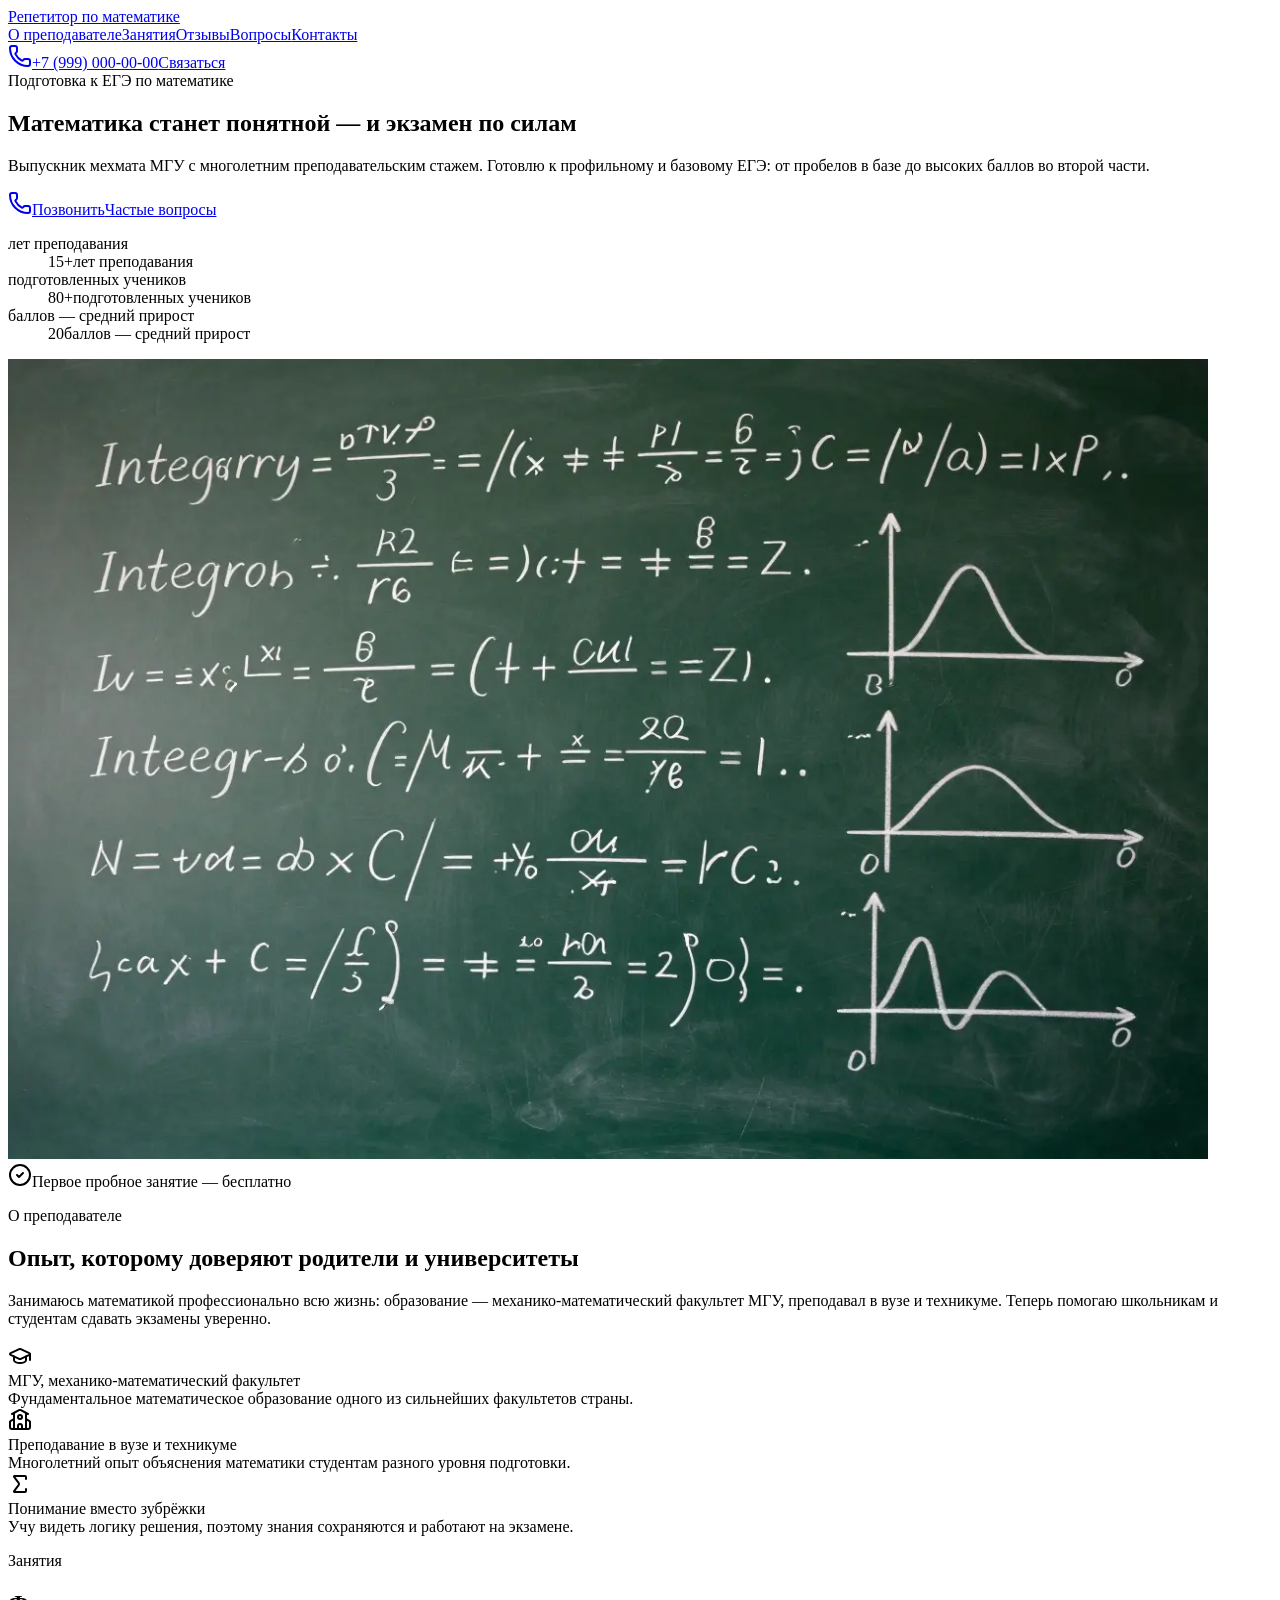
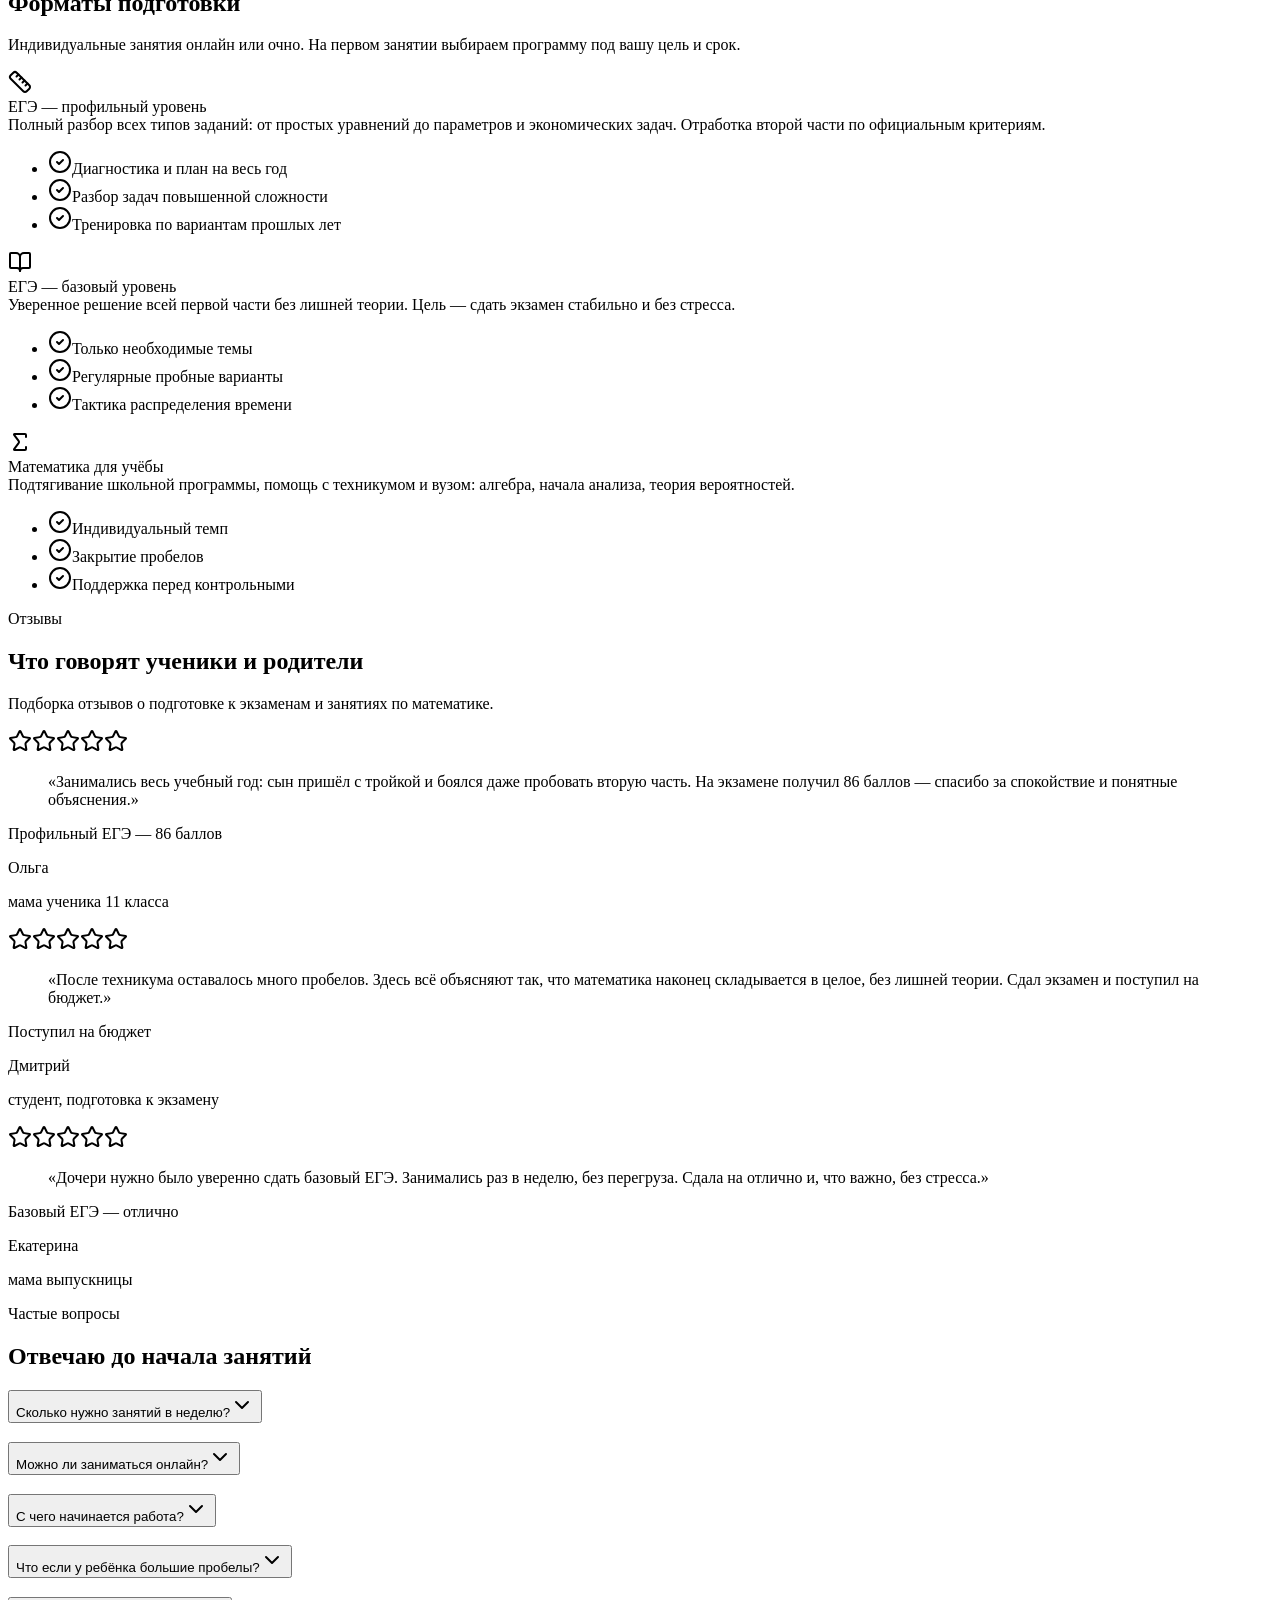
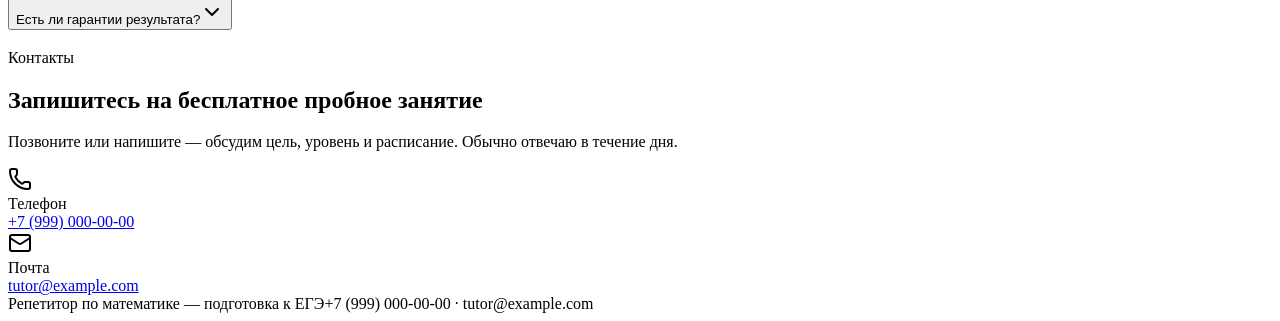
==== index.html @ a1822f5c "Add files via upload" ====
<!DOCTYPE html><html lang="ru"><head><meta charSet="utf-8"/><meta name="viewport" content="width=device-width, initial-scale=1"/><link rel="preload" href="/_next/static/media/GeistMono_Variable.p.1216mhqx6y_is.woff2" as="font" crossorigin="" type="font/woff2"/><link rel="preload" href="/_next/static/media/Geist_Variable-s.p.06.f0v_2js29o.woff2" as="font" crossorigin="" type="font/woff2"/><link rel="preload" as="image" href="/hero-chalkboard.webp"/><link rel="stylesheet" href="/_next/static/chunks/0r0egv6nib7p3.css" data-precedence="next"/><link rel="preload" as="script" fetchPriority="low" href="/_next/static/chunks/0ursk~c~2p0vl.js"/><script src="/_next/static/chunks/0pjq-hlddzx4h.js" async=""></script><script src="/_next/static/chunks/0h4bq73pogmtb.js" async=""></script><script src="/_next/static/chunks/turbopack-0ztgw3da7v7m5.js" async=""></script><script src="/_next/static/chunks/0q~utj~.wn8n8.js" async=""></script><script src="/_next/static/chunks/0d3tkj33oycf2.js" async=""></script><script src="/_next/static/chunks/0tqfc6av2eel5.js" async=""></script><meta name="next-size-adjust" content=""/><title>Репетитор по математике — подготовка к ЕГЭ</title><meta name="description" content="Подготовка к профильному и базовому ЕГЭ по математике. Выпускник мехмата МГУ, многолетний стаж преподавания в вузе и техникуме. Индивидуальная программа, онлайн и очно."/><script src="/_next/static/chunks/03~yq9q893hmn.js" noModule=""></script></head><body class="min-h-screen bg-background font-sans antialiased geistsans_d5a4f12f-module__Ur3q_a__variable geistmono_157ca88a-module__iaM1Ya__variable"><div hidden=""><!--$--><!--/$--></div><script>((a,b,c,d,e,f,g,h)=>{let i=document.documentElement,j=["light","dark"];function k(b){var c;(Array.isArray(a)?a:[a]).forEach(a=>{let c="class"===a,d=c&&f?e.map(a=>f[a]||a):e;c?(i.classList.remove(...d),i.classList.add(f&&f[b]?f[b]:b)):i.setAttribute(a,b)}),c=b,h&&j.includes(c)&&(i.style.colorScheme=c)}if(d)k(d);else try{let a=localStorage.getItem(b)||c,d=g&&"system"===a?window.matchMedia("(prefers-color-scheme: dark)").matches?"dark":"light":a;k(d)}catch(a){}})("class","theme","system",null,["light","dark"],null,true,true)</script><div id="top" class="flex min-h-screen flex-col"><header class="sticky top-0 z-40 border-b border-border/70 bg-background/85 backdrop-blur"><div class="mx-auto flex h-16 w-full max-w-6xl items-center justify-between gap-4 px-4 sm:px-6"><a href="#top" class="font-display text-lg font-bold tracking-tight sm:text-xl">Репетитор по математике</a><nav class="hidden items-center gap-6 text-sm text-muted-foreground md:flex"><a href="#about" class="transition-colors hover:text-foreground">О преподавателе</a><a href="#lessons" class="transition-colors hover:text-foreground">Занятия</a><a href="#reviews" class="transition-colors hover:text-foreground">Отзывы</a><a href="#faq" class="transition-colors hover:text-foreground">Вопросы</a><a href="#contacts" class="transition-colors hover:text-foreground">Контакты</a></nav><a href="tel:+79990000000" class="items-center justify-center gap-2 whitespace-nowrap font-medium transition-colors focus-visible:outline-none focus-visible:ring-1 focus-visible:ring-ring disabled:pointer-events-none disabled:opacity-50 [&amp;_svg]:pointer-events-none [&amp;_svg]:size-4 [&amp;_svg]:shrink-0 bg-primary text-primary-foreground shadow hover:bg-primary/90 h-8 rounded-md px-3 text-xs hidden sm:inline-flex"><svg xmlns="http://www.w3.org/2000/svg" width="24" height="24" viewBox="0 0 24 24" fill="none" stroke="currentColor" stroke-width="2" stroke-linecap="round" stroke-linejoin="round" class="lucide lucide-phone" aria-hidden="true"><path d="M13.832 16.568a1 1 0 0 0 1.213-.303l.355-.465A2 2 0 0 1 17 15h3a2 2 0 0 1 2 2v3a2 2 0 0 1-2 2A18 18 0 0 1 2 4a2 2 0 0 1 2-2h3a2 2 0 0 1 2 2v3a2 2 0 0 1-.8 1.6l-.468.351a1 1 0 0 0-.292 1.233 14 14 0 0 0 6.392 6.384"></path></svg>+7 (999) 000-00-00</a><a href="#contacts" class="inline-flex items-center justify-center gap-2 whitespace-nowrap font-medium transition-colors focus-visible:outline-none focus-visible:ring-1 focus-visible:ring-ring disabled:pointer-events-none disabled:opacity-50 [&amp;_svg]:pointer-events-none [&amp;_svg]:size-4 [&amp;_svg]:shrink-0 bg-primary text-primary-foreground shadow hover:bg-primary/90 h-8 rounded-md px-3 text-xs sm:hidden">Связаться</a></div></header><main class="flex-1"><section class="border-b border-border/70 bg-secondary/40"><div class="mx-auto grid w-full max-w-6xl items-center gap-10 px-4 py-16 sm:px-6 lg:grid-cols-2 lg:py-24"><div><div class="inline-flex items-center rounded-md border px-2.5 py-0.5 text-xs font-semibold transition-colors focus:outline-none focus:ring-2 focus:ring-ring focus:ring-offset-2 border-transparent bg-secondary text-secondary-foreground hover:bg-secondary/80 mb-5">Подготовка к ЕГЭ по математике</div><h1 class="font-display text-4xl font-bold leading-tight text-balance sm:text-5xl">Математика станет понятной — и экзамен по силам</h1><p class="mt-5 max-w-xl text-lg leading-relaxed text-muted-foreground">Выпускник мехмата МГУ с многолетним преподавательским стажем. Готовлю к профильному и базовому ЕГЭ: от пробелов в базе до высоких баллов во второй части.</p><div class="mt-8 flex flex-wrap items-center gap-3"><a href="tel:+79990000000" class="inline-flex items-center justify-center gap-2 whitespace-nowrap text-sm font-medium transition-colors focus-visible:outline-none focus-visible:ring-1 focus-visible:ring-ring disabled:pointer-events-none disabled:opacity-50 [&amp;_svg]:pointer-events-none [&amp;_svg]:size-4 [&amp;_svg]:shrink-0 bg-primary text-primary-foreground shadow hover:bg-primary/90 h-10 rounded-md px-8"><svg xmlns="http://www.w3.org/2000/svg" width="24" height="24" viewBox="0 0 24 24" fill="none" stroke="currentColor" stroke-width="2" stroke-linecap="round" stroke-linejoin="round" class="lucide lucide-phone" aria-hidden="true"><path d="M13.832 16.568a1 1 0 0 0 1.213-.303l.355-.465A2 2 0 0 1 17 15h3a2 2 0 0 1 2 2v3a2 2 0 0 1-2 2A18 18 0 0 1 2 4a2 2 0 0 1 2-2h3a2 2 0 0 1 2 2v3a2 2 0 0 1-.8 1.6l-.468.351a1 1 0 0 0-.292 1.233 14 14 0 0 0 6.392 6.384"></path></svg>Позвонить</a><a href="#faq" class="inline-flex items-center justify-center gap-2 whitespace-nowrap text-sm font-medium transition-colors focus-visible:outline-none focus-visible:ring-1 focus-visible:ring-ring disabled:pointer-events-none disabled:opacity-50 [&amp;_svg]:pointer-events-none [&amp;_svg]:size-4 [&amp;_svg]:shrink-0 border border-input bg-background shadow-sm hover:bg-accent hover:text-accent-foreground h-10 rounded-md px-8">Частые вопросы</a></div><dl class="mt-10 grid max-w-md grid-cols-3 gap-4"><div><dt class="sr-only">лет преподавания</dt><dd><span class="font-display block text-2xl font-bold text-primary sm:text-3xl">15+</span><span class="mt-1 block text-xs leading-snug text-muted-foreground sm:text-sm">лет преподавания</span></dd></div><div><dt class="sr-only">подготовленных учеников</dt><dd><span class="font-display block text-2xl font-bold text-primary sm:text-3xl">80+</span><span class="mt-1 block text-xs leading-snug text-muted-foreground sm:text-sm">подготовленных учеников</span></dd></div><div><dt class="sr-only">баллов — средний прирост</dt><dd><span class="font-display block text-2xl font-bold text-primary sm:text-3xl">20</span><span class="mt-1 block text-xs leading-snug text-muted-foreground sm:text-sm">баллов — средний прирост</span></dd></div></dl></div><div class="relative"><div class="overflow-hidden rounded-2xl border border-border/70 shadow-lg"><img alt="Доска с формулами на занятии по математике" width="1200" height="800" decoding="async" data-nimg="1" class="h-auto w-full" style="color:transparent" src="/hero-chalkboard.webp"/></div><div class="mt-4 flex items-center gap-2 text-sm text-muted-foreground"><svg xmlns="http://www.w3.org/2000/svg" width="24" height="24" viewBox="0 0 24 24" fill="none" stroke="currentColor" stroke-width="2" stroke-linecap="round" stroke-linejoin="round" class="lucide lucide-circle-check h-4 w-4 text-primary" aria-hidden="true"><circle cx="12" cy="12" r="10"></circle><path d="m9 12 2 2 4-4"></path></svg>Первое пробное занятие — бесплатно</div></div></div></section><section id="about" class="scroll-mt-20 py-16 lg:py-24"><div class="mx-auto w-full max-w-6xl px-4 sm:px-6"><div class="max-w-2xl"><p class="text-sm font-semibold uppercase tracking-[0.18em] text-primary/80">О преподавателе</p><h2 class="font-display mt-3 text-3xl font-bold leading-tight text-balance sm:text-4xl">Опыт, которому доверяют родители и университеты</h2><p class="mt-4 text-base leading-relaxed text-muted-foreground sm:text-lg">Занимаюсь математикой профессионально всю жизнь: образование — механико-математический факультет МГУ, преподавал в вузе и техникуме. Теперь помогаю школьникам и студентам сдавать экзамены уверенно.</p></div><div class="mt-10 grid gap-6 md:grid-cols-3"><div class="rounded-xl border bg-card text-card-foreground shadow"><div class="flex flex-col space-y-1.5 p-6"><div class="mb-3 flex h-11 w-11 items-center justify-center rounded-lg bg-secondary text-primary"><svg xmlns="http://www.w3.org/2000/svg" width="24" height="24" viewBox="0 0 24 24" fill="none" stroke="currentColor" stroke-width="2" stroke-linecap="round" stroke-linejoin="round" class="lucide lucide-graduation-cap h-5 w-5" aria-hidden="true"><path d="M21.42 10.922a1 1 0 0 0-.019-1.838L12.83 5.18a2 2 0 0 0-1.66 0L2.6 9.08a1 1 0 0 0 0 1.832l8.57 3.908a2 2 0 0 0 1.66 0z"></path><path d="M22 10v6"></path><path d="M6 12.5V16a6 3 0 0 0 12 0v-3.5"></path></svg></div><div class="font-semibold tracking-tight text-lg leading-snug">МГУ, механико-математический факультет</div></div><div class="p-6 pt-0 text-sm leading-relaxed text-muted-foreground">Фундаментальное математическое образование одного из сильнейших факультетов страны.</div></div><div class="rounded-xl border bg-card text-card-foreground shadow"><div class="flex flex-col space-y-1.5 p-6"><div class="mb-3 flex h-11 w-11 items-center justify-center rounded-lg bg-secondary text-primary"><svg xmlns="http://www.w3.org/2000/svg" width="24" height="24" viewBox="0 0 24 24" fill="none" stroke="currentColor" stroke-width="2" stroke-linecap="round" stroke-linejoin="round" class="lucide lucide-school h-5 w-5" aria-hidden="true"><path d="M14 21v-3a2 2 0 0 0-4 0v3"></path><path d="M18 5v16"></path><path d="m4 6 7.106-3.79a2 2 0 0 1 1.788 0L20 6"></path><path d="m6 11-3.52 2.147a1 1 0 0 0-.48.854V19a2 2 0 0 0 2 2h16a2 2 0 0 0 2-2v-5a1 1 0 0 0-.48-.853L18 11"></path><path d="M6 5v16"></path><circle cx="12" cy="9" r="2"></circle></svg></div><div class="font-semibold tracking-tight text-lg leading-snug">Преподавание в вузе и техникуме</div></div><div class="p-6 pt-0 text-sm leading-relaxed text-muted-foreground">Многолетний опыт объяснения математики студентам разного уровня подготовки.</div></div><div class="rounded-xl border bg-card text-card-foreground shadow"><div class="flex flex-col space-y-1.5 p-6"><div class="mb-3 flex h-11 w-11 items-center justify-center rounded-lg bg-secondary text-primary"><svg xmlns="http://www.w3.org/2000/svg" width="24" height="24" viewBox="0 0 24 24" fill="none" stroke="currentColor" stroke-width="2" stroke-linecap="round" stroke-linejoin="round" class="lucide lucide-sigma h-5 w-5" aria-hidden="true"><path d="M18 7V5a1 1 0 0 0-1-1H6.5a.5.5 0 0 0-.4.8l4.5 6a2 2 0 0 1 0 2.4l-4.5 6a.5.5 0 0 0 .4.8H17a1 1 0 0 0 1-1v-2"></path></svg></div><div class="font-semibold tracking-tight text-lg leading-snug">Понимание вместо зубрёжки</div></div><div class="p-6 pt-0 text-sm leading-relaxed text-muted-foreground">Учу видеть логику решения, поэтому знания сохраняются и работают на экзамене.</div></div></div></div></section><section id="lessons" class="scroll-mt-20 border-y border-border/70 bg-secondary/40 py-16 lg:py-24"><div class="mx-auto w-full max-w-6xl px-4 sm:px-6"><div class="max-w-2xl"><p class="text-sm font-semibold uppercase tracking-[0.18em] text-primary/80">Занятия</p><h2 class="font-display mt-3 text-3xl font-bold leading-tight text-balance sm:text-4xl">Форматы подготовки</h2><p class="mt-4 text-base leading-relaxed text-muted-foreground sm:text-lg">Индивидуальные занятия онлайн или очно. На первом занятии выбираем программу под вашу цель и срок.</p></div><div class="mt-10 grid gap-6 lg:grid-cols-3"><div class="rounded-xl border bg-card text-card-foreground shadow flex flex-col"><div class="flex flex-col space-y-1.5 p-6"><div class="mb-3 flex h-11 w-11 items-center justify-center rounded-lg bg-secondary text-primary"><svg xmlns="http://www.w3.org/2000/svg" width="24" height="24" viewBox="0 0 24 24" fill="none" stroke="currentColor" stroke-width="2" stroke-linecap="round" stroke-linejoin="round" class="lucide lucide-ruler h-5 w-5" aria-hidden="true"><path d="M21.3 15.3a2.4 2.4 0 0 1 0 3.4l-2.6 2.6a2.4 2.4 0 0 1-3.4 0L2.7 8.7a2.41 2.41 0 0 1 0-3.4l2.6-2.6a2.41 2.41 0 0 1 3.4 0Z"></path><path d="m14.5 12.5 2-2"></path><path d="m11.5 9.5 2-2"></path><path d="m8.5 6.5 2-2"></path><path d="m17.5 15.5 2-2"></path></svg></div><div class="font-semibold tracking-tight text-lg leading-snug">ЕГЭ — профильный уровень</div><div class="text-muted-foreground text-sm leading-relaxed">Полный разбор всех типов заданий: от простых уравнений до параметров и экономических задач. Отработка второй части по официальным критериям.</div></div><div class="p-6 pt-0 mt-auto"><ul class="space-y-2 text-sm"><li class="flex items-start gap-2"><svg xmlns="http://www.w3.org/2000/svg" width="24" height="24" viewBox="0 0 24 24" fill="none" stroke="currentColor" stroke-width="2" stroke-linecap="round" stroke-linejoin="round" class="lucide lucide-circle-check mt-0.5 h-4 w-4 shrink-0 text-primary" aria-hidden="true"><circle cx="12" cy="12" r="10"></circle><path d="m9 12 2 2 4-4"></path></svg><span>Диагностика и план на весь год</span></li><li class="flex items-start gap-2"><svg xmlns="http://www.w3.org/2000/svg" width="24" height="24" viewBox="0 0 24 24" fill="none" stroke="currentColor" stroke-width="2" stroke-linecap="round" stroke-linejoin="round" class="lucide lucide-circle-check mt-0.5 h-4 w-4 shrink-0 text-primary" aria-hidden="true"><circle cx="12" cy="12" r="10"></circle><path d="m9 12 2 2 4-4"></path></svg><span>Разбор задач повышенной сложности</span></li><li class="flex items-start gap-2"><svg xmlns="http://www.w3.org/2000/svg" width="24" height="24" viewBox="0 0 24 24" fill="none" stroke="currentColor" stroke-width="2" stroke-linecap="round" stroke-linejoin="round" class="lucide lucide-circle-check mt-0.5 h-4 w-4 shrink-0 text-primary" aria-hidden="true"><circle cx="12" cy="12" r="10"></circle><path d="m9 12 2 2 4-4"></path></svg><span>Тренировка по вариантам прошлых лет</span></li></ul></div></div><div class="rounded-xl border bg-card text-card-foreground shadow flex flex-col"><div class="flex flex-col space-y-1.5 p-6"><div class="mb-3 flex h-11 w-11 items-center justify-center rounded-lg bg-secondary text-primary"><svg xmlns="http://www.w3.org/2000/svg" width="24" height="24" viewBox="0 0 24 24" fill="none" stroke="currentColor" stroke-width="2" stroke-linecap="round" stroke-linejoin="round" class="lucide lucide-book-open h-5 w-5" aria-hidden="true"><path d="M12 7v14"></path><path d="M3 18a1 1 0 0 1-1-1V4a1 1 0 0 1 1-1h5a4 4 0 0 1 4 4 4 4 0 0 1 4-4h5a1 1 0 0 1 1 1v13a1 1 0 0 1-1 1h-6a3 3 0 0 0-3 3 3 3 0 0 0-3-3z"></path></svg></div><div class="font-semibold tracking-tight text-lg leading-snug">ЕГЭ — базовый уровень</div><div class="text-muted-foreground text-sm leading-relaxed">Уверенное решение всей первой части без лишней теории. Цель — сдать экзамен стабильно и без стресса.</div></div><div class="p-6 pt-0 mt-auto"><ul class="space-y-2 text-sm"><li class="flex items-start gap-2"><svg xmlns="http://www.w3.org/2000/svg" width="24" height="24" viewBox="0 0 24 24" fill="none" stroke="currentColor" stroke-width="2" stroke-linecap="round" stroke-linejoin="round" class="lucide lucide-circle-check mt-0.5 h-4 w-4 shrink-0 text-primary" aria-hidden="true"><circle cx="12" cy="12" r="10"></circle><path d="m9 12 2 2 4-4"></path></svg><span>Только необходимые темы</span></li><li class="flex items-start gap-2"><svg xmlns="http://www.w3.org/2000/svg" width="24" height="24" viewBox="0 0 24 24" fill="none" stroke="currentColor" stroke-width="2" stroke-linecap="round" stroke-linejoin="round" class="lucide lucide-circle-check mt-0.5 h-4 w-4 shrink-0 text-primary" aria-hidden="true"><circle cx="12" cy="12" r="10"></circle><path d="m9 12 2 2 4-4"></path></svg><span>Регулярные пробные варианты</span></li><li class="flex items-start gap-2"><svg xmlns="http://www.w3.org/2000/svg" width="24" height="24" viewBox="0 0 24 24" fill="none" stroke="currentColor" stroke-width="2" stroke-linecap="round" stroke-linejoin="round" class="lucide lucide-circle-check mt-0.5 h-4 w-4 shrink-0 text-primary" aria-hidden="true"><circle cx="12" cy="12" r="10"></circle><path d="m9 12 2 2 4-4"></path></svg><span>Тактика распределения времени</span></li></ul></div></div><div class="rounded-xl border bg-card text-card-foreground shadow flex flex-col"><div class="flex flex-col space-y-1.5 p-6"><div class="mb-3 flex h-11 w-11 items-center justify-center rounded-lg bg-secondary text-primary"><svg xmlns="http://www.w3.org/2000/svg" width="24" height="24" viewBox="0 0 24 24" fill="none" stroke="currentColor" stroke-width="2" stroke-linecap="round" stroke-linejoin="round" class="lucide lucide-sigma h-5 w-5" aria-hidden="true"><path d="M18 7V5a1 1 0 0 0-1-1H6.5a.5.5 0 0 0-.4.8l4.5 6a2 2 0 0 1 0 2.4l-4.5 6a.5.5 0 0 0 .4.8H17a1 1 0 0 0 1-1v-2"></path></svg></div><div class="font-semibold tracking-tight text-lg leading-snug">Математика для учёбы</div><div class="text-muted-foreground text-sm leading-relaxed">Подтягивание школьной программы, помощь с техникумом и вузом: алгебра, начала анализа, теория вероятностей.</div></div><div class="p-6 pt-0 mt-auto"><ul class="space-y-2 text-sm"><li class="flex items-start gap-2"><svg xmlns="http://www.w3.org/2000/svg" width="24" height="24" viewBox="0 0 24 24" fill="none" stroke="currentColor" stroke-width="2" stroke-linecap="round" stroke-linejoin="round" class="lucide lucide-circle-check mt-0.5 h-4 w-4 shrink-0 text-primary" aria-hidden="true"><circle cx="12" cy="12" r="10"></circle><path d="m9 12 2 2 4-4"></path></svg><span>Индивидуальный темп</span></li><li class="flex items-start gap-2"><svg xmlns="http://www.w3.org/2000/svg" width="24" height="24" viewBox="0 0 24 24" fill="none" stroke="currentColor" stroke-width="2" stroke-linecap="round" stroke-linejoin="round" class="lucide lucide-circle-check mt-0.5 h-4 w-4 shrink-0 text-primary" aria-hidden="true"><circle cx="12" cy="12" r="10"></circle><path d="m9 12 2 2 4-4"></path></svg><span>Закрытие пробелов</span></li><li class="flex items-start gap-2"><svg xmlns="http://www.w3.org/2000/svg" width="24" height="24" viewBox="0 0 24 24" fill="none" stroke="currentColor" stroke-width="2" stroke-linecap="round" stroke-linejoin="round" class="lucide lucide-circle-check mt-0.5 h-4 w-4 shrink-0 text-primary" aria-hidden="true"><circle cx="12" cy="12" r="10"></circle><path d="m9 12 2 2 4-4"></path></svg><span>Поддержка перед контрольными</span></li></ul></div></div></div></div></section><section id="reviews" class="scroll-mt-20 py-16 lg:py-24"><div class="mx-auto w-full max-w-6xl px-4 sm:px-6"><div class="max-w-2xl"><p class="text-sm font-semibold uppercase tracking-[0.18em] text-primary/80">Отзывы</p><h2 class="font-display mt-3 text-3xl font-bold leading-tight text-balance sm:text-4xl">Что говорят ученики и родители</h2><p class="mt-4 text-base leading-relaxed text-muted-foreground sm:text-lg">Подборка отзывов о подготовке к экзаменам и занятиях по математике.</p></div><div class="mt-10 grid gap-6 lg:grid-cols-3"><div class="rounded-xl border bg-card text-card-foreground shadow flex flex-col"><div class="flex flex-col space-y-1.5 p-6"><div class="flex gap-0.5" role="img" aria-label="Оценка: 5 из 5"><svg xmlns="http://www.w3.org/2000/svg" width="24" height="24" viewBox="0 0 24 24" fill="none" stroke="currentColor" stroke-width="2" stroke-linecap="round" stroke-linejoin="round" class="lucide lucide-star h-4 w-4 fill-primary text-primary" aria-hidden="true"><path d="M11.525 2.295a.53.53 0 0 1 .95 0l2.31 4.679a2.123 2.123 0 0 0 1.595 1.16l5.166.756a.53.53 0 0 1 .294.904l-3.736 3.638a2.123 2.123 0 0 0-.611 1.878l.882 5.14a.53.53 0 0 1-.771.56l-4.618-2.428a2.122 2.122 0 0 0-1.973 0L6.396 21.01a.53.53 0 0 1-.77-.56l.881-5.139a2.122 2.122 0 0 0-.611-1.879L2.16 9.795a.53.53 0 0 1 .294-.906l5.165-.755a2.122 2.122 0 0 0 1.597-1.16z"></path></svg><svg xmlns="http://www.w3.org/2000/svg" width="24" height="24" viewBox="0 0 24 24" fill="none" stroke="currentColor" stroke-width="2" stroke-linecap="round" stroke-linejoin="round" class="lucide lucide-star h-4 w-4 fill-primary text-primary" aria-hidden="true"><path d="M11.525 2.295a.53.53 0 0 1 .95 0l2.31 4.679a2.123 2.123 0 0 0 1.595 1.16l5.166.756a.53.53 0 0 1 .294.904l-3.736 3.638a2.123 2.123 0 0 0-.611 1.878l.882 5.14a.53.53 0 0 1-.771.56l-4.618-2.428a2.122 2.122 0 0 0-1.973 0L6.396 21.01a.53.53 0 0 1-.77-.56l.881-5.139a2.122 2.122 0 0 0-.611-1.879L2.16 9.795a.53.53 0 0 1 .294-.906l5.165-.755a2.122 2.122 0 0 0 1.597-1.16z"></path></svg><svg xmlns="http://www.w3.org/2000/svg" width="24" height="24" viewBox="0 0 24 24" fill="none" stroke="currentColor" stroke-width="2" stroke-linecap="round" stroke-linejoin="round" class="lucide lucide-star h-4 w-4 fill-primary text-primary" aria-hidden="true"><path d="M11.525 2.295a.53.53 0 0 1 .95 0l2.31 4.679a2.123 2.123 0 0 0 1.595 1.16l5.166.756a.53.53 0 0 1 .294.904l-3.736 3.638a2.123 2.123 0 0 0-.611 1.878l.882 5.14a.53.53 0 0 1-.771.56l-4.618-2.428a2.122 2.122 0 0 0-1.973 0L6.396 21.01a.53.53 0 0 1-.77-.56l.881-5.139a2.122 2.122 0 0 0-.611-1.879L2.16 9.795a.53.53 0 0 1 .294-.906l5.165-.755a2.122 2.122 0 0 0 1.597-1.16z"></path></svg><svg xmlns="http://www.w3.org/2000/svg" width="24" height="24" viewBox="0 0 24 24" fill="none" stroke="currentColor" stroke-width="2" stroke-linecap="round" stroke-linejoin="round" class="lucide lucide-star h-4 w-4 fill-primary text-primary" aria-hidden="true"><path d="M11.525 2.295a.53.53 0 0 1 .95 0l2.31 4.679a2.123 2.123 0 0 0 1.595 1.16l5.166.756a.53.53 0 0 1 .294.904l-3.736 3.638a2.123 2.123 0 0 0-.611 1.878l.882 5.14a.53.53 0 0 1-.771.56l-4.618-2.428a2.122 2.122 0 0 0-1.973 0L6.396 21.01a.53.53 0 0 1-.77-.56l.881-5.139a2.122 2.122 0 0 0-.611-1.879L2.16 9.795a.53.53 0 0 1 .294-.906l5.165-.755a2.122 2.122 0 0 0 1.597-1.16z"></path></svg><svg xmlns="http://www.w3.org/2000/svg" width="24" height="24" viewBox="0 0 24 24" fill="none" stroke="currentColor" stroke-width="2" stroke-linecap="round" stroke-linejoin="round" class="lucide lucide-star h-4 w-4 fill-primary text-primary" aria-hidden="true"><path d="M11.525 2.295a.53.53 0 0 1 .95 0l2.31 4.679a2.123 2.123 0 0 0 1.595 1.16l5.166.756a.53.53 0 0 1 .294.904l-3.736 3.638a2.123 2.123 0 0 0-.611 1.878l.882 5.14a.53.53 0 0 1-.771.56l-4.618-2.428a2.122 2.122 0 0 0-1.973 0L6.396 21.01a.53.53 0 0 1-.77-.56l.881-5.139a2.122 2.122 0 0 0-.611-1.879L2.16 9.795a.53.53 0 0 1 .294-.906l5.165-.755a2.122 2.122 0 0 0 1.597-1.16z"></path></svg></div><blockquote class="pt-2 text-sm leading-relaxed">«<!-- -->Занимались весь учебный год: сын пришёл с тройкой и боялся даже пробовать вторую часть. На экзамене получил 86 баллов — спасибо за спокойствие и понятные объяснения.<!-- -->»</blockquote></div><div class="p-6 mt-auto border-t border-border/70 pt-4"><div class="inline-flex items-center rounded-md border px-2.5 py-0.5 text-xs font-semibold transition-colors focus:outline-none focus:ring-2 focus:ring-ring focus:ring-offset-2 border-transparent bg-secondary text-secondary-foreground hover:bg-secondary/80 mb-3">Профильный ЕГЭ — 86 баллов</div><p class="text-sm font-semibold">Ольга</p><p class="mt-0.5 text-sm text-muted-foreground">мама ученика 11 класса</p></div></div><div class="rounded-xl border bg-card text-card-foreground shadow flex flex-col"><div class="flex flex-col space-y-1.5 p-6"><div class="flex gap-0.5" role="img" aria-label="Оценка: 5 из 5"><svg xmlns="http://www.w3.org/2000/svg" width="24" height="24" viewBox="0 0 24 24" fill="none" stroke="currentColor" stroke-width="2" stroke-linecap="round" stroke-linejoin="round" class="lucide lucide-star h-4 w-4 fill-primary text-primary" aria-hidden="true"><path d="M11.525 2.295a.53.53 0 0 1 .95 0l2.31 4.679a2.123 2.123 0 0 0 1.595 1.16l5.166.756a.53.53 0 0 1 .294.904l-3.736 3.638a2.123 2.123 0 0 0-.611 1.878l.882 5.14a.53.53 0 0 1-.771.56l-4.618-2.428a2.122 2.122 0 0 0-1.973 0L6.396 21.01a.53.53 0 0 1-.77-.56l.881-5.139a2.122 2.122 0 0 0-.611-1.879L2.16 9.795a.53.53 0 0 1 .294-.906l5.165-.755a2.122 2.122 0 0 0 1.597-1.16z"></path></svg><svg xmlns="http://www.w3.org/2000/svg" width="24" height="24" viewBox="0 0 24 24" fill="none" stroke="currentColor" stroke-width="2" stroke-linecap="round" stroke-linejoin="round" class="lucide lucide-star h-4 w-4 fill-primary text-primary" aria-hidden="true"><path d="M11.525 2.295a.53.53 0 0 1 .95 0l2.31 4.679a2.123 2.123 0 0 0 1.595 1.16l5.166.756a.53.53 0 0 1 .294.904l-3.736 3.638a2.123 2.123 0 0 0-.611 1.878l.882 5.14a.53.53 0 0 1-.771.56l-4.618-2.428a2.122 2.122 0 0 0-1.973 0L6.396 21.01a.53.53 0 0 1-.77-.56l.881-5.139a2.122 2.122 0 0 0-.611-1.879L2.16 9.795a.53.53 0 0 1 .294-.906l5.165-.755a2.122 2.122 0 0 0 1.597-1.16z"></path></svg><svg xmlns="http://www.w3.org/2000/svg" width="24" height="24" viewBox="0 0 24 24" fill="none" stroke="currentColor" stroke-width="2" stroke-linecap="round" stroke-linejoin="round" class="lucide lucide-star h-4 w-4 fill-primary text-primary" aria-hidden="true"><path d="M11.525 2.295a.53.53 0 0 1 .95 0l2.31 4.679a2.123 2.123 0 0 0 1.595 1.16l5.166.756a.53.53 0 0 1 .294.904l-3.736 3.638a2.123 2.123 0 0 0-.611 1.878l.882 5.14a.53.53 0 0 1-.771.56l-4.618-2.428a2.122 2.122 0 0 0-1.973 0L6.396 21.01a.53.53 0 0 1-.77-.56l.881-5.139a2.122 2.122 0 0 0-.611-1.879L2.16 9.795a.53.53 0 0 1 .294-.906l5.165-.755a2.122 2.122 0 0 0 1.597-1.16z"></path></svg><svg xmlns="http://www.w3.org/2000/svg" width="24" height="24" viewBox="0 0 24 24" fill="none" stroke="currentColor" stroke-width="2" stroke-linecap="round" stroke-linejoin="round" class="lucide lucide-star h-4 w-4 fill-primary text-primary" aria-hidden="true"><path d="M11.525 2.295a.53.53 0 0 1 .95 0l2.31 4.679a2.123 2.123 0 0 0 1.595 1.16l5.166.756a.53.53 0 0 1 .294.904l-3.736 3.638a2.123 2.123 0 0 0-.611 1.878l.882 5.14a.53.53 0 0 1-.771.56l-4.618-2.428a2.122 2.122 0 0 0-1.973 0L6.396 21.01a.53.53 0 0 1-.77-.56l.881-5.139a2.122 2.122 0 0 0-.611-1.879L2.16 9.795a.53.53 0 0 1 .294-.906l5.165-.755a2.122 2.122 0 0 0 1.597-1.16z"></path></svg><svg xmlns="http://www.w3.org/2000/svg" width="24" height="24" viewBox="0 0 24 24" fill="none" stroke="currentColor" stroke-width="2" stroke-linecap="round" stroke-linejoin="round" class="lucide lucide-star h-4 w-4 fill-primary text-primary" aria-hidden="true"><path d="M11.525 2.295a.53.53 0 0 1 .95 0l2.31 4.679a2.123 2.123 0 0 0 1.595 1.16l5.166.756a.53.53 0 0 1 .294.904l-3.736 3.638a2.123 2.123 0 0 0-.611 1.878l.882 5.14a.53.53 0 0 1-.771.56l-4.618-2.428a2.122 2.122 0 0 0-1.973 0L6.396 21.01a.53.53 0 0 1-.77-.56l.881-5.139a2.122 2.122 0 0 0-.611-1.879L2.16 9.795a.53.53 0 0 1 .294-.906l5.165-.755a2.122 2.122 0 0 0 1.597-1.16z"></path></svg></div><blockquote class="pt-2 text-sm leading-relaxed">«<!-- -->После техникума оставалось много пробелов. Здесь всё объясняют так, что математика наконец складывается в целое, без лишней теории. Сдал экзамен и поступил на бюджет.<!-- -->»</blockquote></div><div class="p-6 mt-auto border-t border-border/70 pt-4"><div class="inline-flex items-center rounded-md border px-2.5 py-0.5 text-xs font-semibold transition-colors focus:outline-none focus:ring-2 focus:ring-ring focus:ring-offset-2 border-transparent bg-secondary text-secondary-foreground hover:bg-secondary/80 mb-3">Поступил на бюджет</div><p class="text-sm font-semibold">Дмитрий</p><p class="mt-0.5 text-sm text-muted-foreground">студент, подготовка к экзамену</p></div></div><div class="rounded-xl border bg-card text-card-foreground shadow flex flex-col"><div class="flex flex-col space-y-1.5 p-6"><div class="flex gap-0.5" role="img" aria-label="Оценка: 5 из 5"><svg xmlns="http://www.w3.org/2000/svg" width="24" height="24" viewBox="0 0 24 24" fill="none" stroke="currentColor" stroke-width="2" stroke-linecap="round" stroke-linejoin="round" class="lucide lucide-star h-4 w-4 fill-primary text-primary" aria-hidden="true"><path d="M11.525 2.295a.53.53 0 0 1 .95 0l2.31 4.679a2.123 2.123 0 0 0 1.595 1.16l5.166.756a.53.53 0 0 1 .294.904l-3.736 3.638a2.123 2.123 0 0 0-.611 1.878l.882 5.14a.53.53 0 0 1-.771.56l-4.618-2.428a2.122 2.122 0 0 0-1.973 0L6.396 21.01a.53.53 0 0 1-.77-.56l.881-5.139a2.122 2.122 0 0 0-.611-1.879L2.16 9.795a.53.53 0 0 1 .294-.906l5.165-.755a2.122 2.122 0 0 0 1.597-1.16z"></path></svg><svg xmlns="http://www.w3.org/2000/svg" width="24" height="24" viewBox="0 0 24 24" fill="none" stroke="currentColor" stroke-width="2" stroke-linecap="round" stroke-linejoin="round" class="lucide lucide-star h-4 w-4 fill-primary text-primary" aria-hidden="true"><path d="M11.525 2.295a.53.53 0 0 1 .95 0l2.31 4.679a2.123 2.123 0 0 0 1.595 1.16l5.166.756a.53.53 0 0 1 .294.904l-3.736 3.638a2.123 2.123 0 0 0-.611 1.878l.882 5.14a.53.53 0 0 1-.771.56l-4.618-2.428a2.122 2.122 0 0 0-1.973 0L6.396 21.01a.53.53 0 0 1-.77-.56l.881-5.139a2.122 2.122 0 0 0-.611-1.879L2.16 9.795a.53.53 0 0 1 .294-.906l5.165-.755a2.122 2.122 0 0 0 1.597-1.16z"></path></svg><svg xmlns="http://www.w3.org/2000/svg" width="24" height="24" viewBox="0 0 24 24" fill="none" stroke="currentColor" stroke-width="2" stroke-linecap="round" stroke-linejoin="round" class="lucide lucide-star h-4 w-4 fill-primary text-primary" aria-hidden="true"><path d="M11.525 2.295a.53.53 0 0 1 .95 0l2.31 4.679a2.123 2.123 0 0 0 1.595 1.16l5.166.756a.53.53 0 0 1 .294.904l-3.736 3.638a2.123 2.123 0 0 0-.611 1.878l.882 5.14a.53.53 0 0 1-.771.56l-4.618-2.428a2.122 2.122 0 0 0-1.973 0L6.396 21.01a.53.53 0 0 1-.77-.56l.881-5.139a2.122 2.122 0 0 0-.611-1.879L2.16 9.795a.53.53 0 0 1 .294-.906l5.165-.755a2.122 2.122 0 0 0 1.597-1.16z"></path></svg><svg xmlns="http://www.w3.org/2000/svg" width="24" height="24" viewBox="0 0 24 24" fill="none" stroke="currentColor" stroke-width="2" stroke-linecap="round" stroke-linejoin="round" class="lucide lucide-star h-4 w-4 fill-primary text-primary" aria-hidden="true"><path d="M11.525 2.295a.53.53 0 0 1 .95 0l2.31 4.679a2.123 2.123 0 0 0 1.595 1.16l5.166.756a.53.53 0 0 1 .294.904l-3.736 3.638a2.123 2.123 0 0 0-.611 1.878l.882 5.14a.53.53 0 0 1-.771.56l-4.618-2.428a2.122 2.122 0 0 0-1.973 0L6.396 21.01a.53.53 0 0 1-.77-.56l.881-5.139a2.122 2.122 0 0 0-.611-1.879L2.16 9.795a.53.53 0 0 1 .294-.906l5.165-.755a2.122 2.122 0 0 0 1.597-1.16z"></path></svg><svg xmlns="http://www.w3.org/2000/svg" width="24" height="24" viewBox="0 0 24 24" fill="none" stroke="currentColor" stroke-width="2" stroke-linecap="round" stroke-linejoin="round" class="lucide lucide-star h-4 w-4 fill-primary text-primary" aria-hidden="true"><path d="M11.525 2.295a.53.53 0 0 1 .95 0l2.31 4.679a2.123 2.123 0 0 0 1.595 1.16l5.166.756a.53.53 0 0 1 .294.904l-3.736 3.638a2.123 2.123 0 0 0-.611 1.878l.882 5.14a.53.53 0 0 1-.771.56l-4.618-2.428a2.122 2.122 0 0 0-1.973 0L6.396 21.01a.53.53 0 0 1-.77-.56l.881-5.139a2.122 2.122 0 0 0-.611-1.879L2.16 9.795a.53.53 0 0 1 .294-.906l5.165-.755a2.122 2.122 0 0 0 1.597-1.16z"></path></svg></div><blockquote class="pt-2 text-sm leading-relaxed">«<!-- -->Дочери нужно было уверенно сдать базовый ЕГЭ. Занимались раз в неделю, без перегруза. Сдала на отлично и, что важно, без стресса.<!-- -->»</blockquote></div><div class="p-6 mt-auto border-t border-border/70 pt-4"><div class="inline-flex items-center rounded-md border px-2.5 py-0.5 text-xs font-semibold transition-colors focus:outline-none focus:ring-2 focus:ring-ring focus:ring-offset-2 border-transparent bg-secondary text-secondary-foreground hover:bg-secondary/80 mb-3">Базовый ЕГЭ — отлично</div><p class="text-sm font-semibold">Екатерина</p><p class="mt-0.5 text-sm text-muted-foreground">мама выпускницы</p></div></div></div></div></section><section id="faq" class="scroll-mt-20 py-16 lg:py-24"><div class="mx-auto w-full max-w-3xl px-4 sm:px-6"><div class="max-w-2xl mx-auto text-center"><p class="text-sm font-semibold uppercase tracking-[0.18em] text-primary/80">Частые вопросы</p><h2 class="font-display mt-3 text-3xl font-bold leading-tight text-balance sm:text-4xl">Отвечаю до начала занятий</h2></div><div class="mt-10" data-orientation="vertical"><div data-state="closed" data-orientation="vertical" class="border-b"><h3 data-orientation="vertical" data-state="closed" class="flex"><button type="button" aria-expanded="false" data-state="closed" data-orientation="vertical" id="radix-_R_qpbtb_" class="flex flex-1 items-center justify-between py-4 transition-all hover:underline text-left [&amp;[data-state=open]&gt;svg]:rotate-180 text-base font-medium" data-radix-collection-item="">Сколько нужно занятий в неделю?<svg xmlns="http://www.w3.org/2000/svg" width="24" height="24" viewBox="0 0 24 24" fill="none" stroke="currentColor" stroke-width="2" stroke-linecap="round" stroke-linejoin="round" class="lucide lucide-chevron-down h-4 w-4 shrink-0 text-muted-foreground transition-transform duration-200" aria-hidden="true"><path d="m6 9 6 6 6-6"></path></svg></button></h3><div data-state="closed" id="radix-_R_4qpbtb_" hidden="" role="region" aria-labelledby="radix-_R_qpbtb_" data-orientation="vertical" class="overflow-hidden text-sm data-[state=closed]:animate-accordion-up data-[state=open]:animate-accordion-down" style="--radix-accordion-content-height:var(--radix-collapsible-content-height);--radix-accordion-content-width:var(--radix-collapsible-content-width)"></div></div><div data-state="closed" data-orientation="vertical" class="border-b"><h3 data-orientation="vertical" data-state="closed" class="flex"><button type="button" aria-expanded="false" data-state="closed" data-orientation="vertical" id="radix-_R_1apbtb_" class="flex flex-1 items-center justify-between py-4 transition-all hover:underline text-left [&amp;[data-state=open]&gt;svg]:rotate-180 text-base font-medium" data-radix-collection-item="">Можно ли заниматься онлайн?<svg xmlns="http://www.w3.org/2000/svg" width="24" height="24" viewBox="0 0 24 24" fill="none" stroke="currentColor" stroke-width="2" stroke-linecap="round" stroke-linejoin="round" class="lucide lucide-chevron-down h-4 w-4 shrink-0 text-muted-foreground transition-transform duration-200" aria-hidden="true"><path d="m6 9 6 6 6-6"></path></svg></button></h3><div data-state="closed" id="radix-_R_5apbtb_" hidden="" role="region" aria-labelledby="radix-_R_1apbtb_" data-orientation="vertical" class="overflow-hidden text-sm data-[state=closed]:animate-accordion-up data-[state=open]:animate-accordion-down" style="--radix-accordion-content-height:var(--radix-collapsible-content-height);--radix-accordion-content-width:var(--radix-collapsible-content-width)"></div></div><div data-state="closed" data-orientation="vertical" class="border-b"><h3 data-orientation="vertical" data-state="closed" class="flex"><button type="button" aria-expanded="false" data-state="closed" data-orientation="vertical" id="radix-_R_1qpbtb_" class="flex flex-1 items-center justify-between py-4 transition-all hover:underline text-left [&amp;[data-state=open]&gt;svg]:rotate-180 text-base font-medium" data-radix-collection-item="">С чего начинается работа?<svg xmlns="http://www.w3.org/2000/svg" width="24" height="24" viewBox="0 0 24 24" fill="none" stroke="currentColor" stroke-width="2" stroke-linecap="round" stroke-linejoin="round" class="lucide lucide-chevron-down h-4 w-4 shrink-0 text-muted-foreground transition-transform duration-200" aria-hidden="true"><path d="m6 9 6 6 6-6"></path></svg></button></h3><div data-state="closed" id="radix-_R_5qpbtb_" hidden="" role="region" aria-labelledby="radix-_R_1qpbtb_" data-orientation="vertical" class="overflow-hidden text-sm data-[state=closed]:animate-accordion-up data-[state=open]:animate-accordion-down" style="--radix-accordion-content-height:var(--radix-collapsible-content-height);--radix-accordion-content-width:var(--radix-collapsible-content-width)"></div></div><div data-state="closed" data-orientation="vertical" class="border-b"><h3 data-orientation="vertical" data-state="closed" class="flex"><button type="button" aria-expanded="false" data-state="closed" data-orientation="vertical" id="radix-_R_2apbtb_" class="flex flex-1 items-center justify-between py-4 transition-all hover:underline text-left [&amp;[data-state=open]&gt;svg]:rotate-180 text-base font-medium" data-radix-collection-item="">Что если у ребёнка большие пробелы?<svg xmlns="http://www.w3.org/2000/svg" width="24" height="24" viewBox="0 0 24 24" fill="none" stroke="currentColor" stroke-width="2" stroke-linecap="round" stroke-linejoin="round" class="lucide lucide-chevron-down h-4 w-4 shrink-0 text-muted-foreground transition-transform duration-200" aria-hidden="true"><path d="m6 9 6 6 6-6"></path></svg></button></h3><div data-state="closed" id="radix-_R_6apbtb_" hidden="" role="region" aria-labelledby="radix-_R_2apbtb_" data-orientation="vertical" class="overflow-hidden text-sm data-[state=closed]:animate-accordion-up data-[state=open]:animate-accordion-down" style="--radix-accordion-content-height:var(--radix-collapsible-content-height);--radix-accordion-content-width:var(--radix-collapsible-content-width)"></div></div><div data-state="closed" data-orientation="vertical" class="border-b"><h3 data-orientation="vertical" data-state="closed" class="flex"><button type="button" aria-expanded="false" data-state="closed" data-orientation="vertical" id="radix-_R_2qpbtb_" class="flex flex-1 items-center justify-between py-4 transition-all hover:underline text-left [&amp;[data-state=open]&gt;svg]:rotate-180 text-base font-medium" data-radix-collection-item="">Есть ли гарантии результата?<svg xmlns="http://www.w3.org/2000/svg" width="24" height="24" viewBox="0 0 24 24" fill="none" stroke="currentColor" stroke-width="2" stroke-linecap="round" stroke-linejoin="round" class="lucide lucide-chevron-down h-4 w-4 shrink-0 text-muted-foreground transition-transform duration-200" aria-hidden="true"><path d="m6 9 6 6 6-6"></path></svg></button></h3><div data-state="closed" id="radix-_R_6qpbtb_" hidden="" role="region" aria-labelledby="radix-_R_2qpbtb_" data-orientation="vertical" class="overflow-hidden text-sm data-[state=closed]:animate-accordion-up data-[state=open]:animate-accordion-down" style="--radix-accordion-content-height:var(--radix-collapsible-content-height);--radix-accordion-content-width:var(--radix-collapsible-content-width)"></div></div></div></div></section><section id="contacts" class="scroll-mt-20 border-t border-border/70 bg-secondary/40 py-16 lg:py-24"><div class="mx-auto w-full max-w-6xl px-4 sm:px-6"><div class="mx-auto max-w-2xl text-center"><div class="max-w-2xl mx-auto text-center"><p class="text-sm font-semibold uppercase tracking-[0.18em] text-primary/80">Контакты</p><h2 class="font-display mt-3 text-3xl font-bold leading-tight text-balance sm:text-4xl">Запишитесь на бесплатное пробное занятие</h2><p class="mt-4 text-base leading-relaxed text-muted-foreground sm:text-lg">Позвоните или напишите — обсудим цель, уровень и расписание. Обычно отвечаю в течение дня.</p></div></div><div class="mx-auto mt-10 grid max-w-2xl gap-6 sm:grid-cols-2"><div class="rounded-xl border bg-card text-card-foreground shadow text-center"><div class="flex flex-col space-y-1.5 p-6"><div class="mx-auto mb-3 flex h-11 w-11 items-center justify-center rounded-full bg-secondary text-primary"><svg xmlns="http://www.w3.org/2000/svg" width="24" height="24" viewBox="0 0 24 24" fill="none" stroke="currentColor" stroke-width="2" stroke-linecap="round" stroke-linejoin="round" class="lucide lucide-phone h-5 w-5" aria-hidden="true"><path d="M13.832 16.568a1 1 0 0 0 1.213-.303l.355-.465A2 2 0 0 1 17 15h3a2 2 0 0 1 2 2v3a2 2 0 0 1-2 2A18 18 0 0 1 2 4a2 2 0 0 1 2-2h3a2 2 0 0 1 2 2v3a2 2 0 0 1-.8 1.6l-.468.351a1 1 0 0 0-.292 1.233 14 14 0 0 0 6.392 6.384"></path></svg></div><div class="font-semibold tracking-tight text-lg">Телефон</div></div><div class="p-6 pt-0"><a href="tel:+79990000000" class="inline-flex items-center justify-center gap-2 whitespace-nowrap rounded-md text-sm font-medium transition-colors focus-visible:outline-none focus-visible:ring-1 focus-visible:ring-ring disabled:pointer-events-none disabled:opacity-50 [&amp;_svg]:pointer-events-none [&amp;_svg]:size-4 [&amp;_svg]:shrink-0 bg-secondary text-secondary-foreground shadow-sm hover:bg-secondary/80 h-9 px-4 py-2 w-full">+7 (999) 000-00-00</a></div></div><div class="rounded-xl border bg-card text-card-foreground shadow text-center"><div class="flex flex-col space-y-1.5 p-6"><div class="mx-auto mb-3 flex h-11 w-11 items-center justify-center rounded-full bg-secondary text-primary"><svg xmlns="http://www.w3.org/2000/svg" width="24" height="24" viewBox="0 0 24 24" fill="none" stroke="currentColor" stroke-width="2" stroke-linecap="round" stroke-linejoin="round" class="lucide lucide-mail h-5 w-5" aria-hidden="true"><path d="m22 7-8.991 5.727a2 2 0 0 1-2.009 0L2 7"></path><rect x="2" y="4" width="20" height="16" rx="2"></rect></svg></div><div class="font-semibold tracking-tight text-lg">Почта</div></div><div class="p-6 pt-0"><a href="mailto:tutor@example.com" class="inline-flex items-center justify-center gap-2 whitespace-nowrap rounded-md text-sm font-medium transition-colors focus-visible:outline-none focus-visible:ring-1 focus-visible:ring-ring disabled:pointer-events-none disabled:opacity-50 [&amp;_svg]:pointer-events-none [&amp;_svg]:size-4 [&amp;_svg]:shrink-0 bg-secondary text-secondary-foreground shadow-sm hover:bg-secondary/80 h-9 px-4 py-2 w-full">tutor@example.com</a></div></div></div></div></section></main><footer class="border-t border-border/70 py-8"><div class="mx-auto flex w-full max-w-6xl flex-col items-center justify-between gap-3 px-4 text-sm text-muted-foreground sm:flex-row sm:px-6"><span>Репетитор по математике — подготовка к ЕГЭ</span><span>+7 (999) 000-00-00<!-- --> · <!-- -->tutor@example.com</span></div></footer></div><!--$--><!--/$--><script src="/_next/static/chunks/0ursk~c~2p0vl.js" id="_R_" async=""></script><script>(self.__next_f=self.__next_f||[]).push([0])</script><script>self.__next_f.push([1,"1:\"$Sreact.fragment\"\n2:I[27423,[\"/_next/static/chunks/0q~utj~.wn8n8.js\",\"/_next/static/chunks/0d3tkj33oycf2.js\"],\"ThemeProvider\"]\n3:I[39756,[\"/_next/static/chunks/0q~utj~.wn8n8.js\",\"/_next/static/chunks/0d3tkj33oycf2.js\"],\"default\"]\n4:I[37457,[\"/_next/static/chunks/0q~utj~.wn8n8.js\",\"/_next/static/chunks/0d3tkj33oycf2.js\"],\"default\"]\nb:I[68027,[\"/_next/static/chunks/0q~utj~.wn8n8.js\",\"/_next/static/chunks/0d3tkj33oycf2.js\"],\"default\",1]\n:HL[\"/_next/static/chunks/0r0egv6nib7p3.css\",\"style\"]\n:HL[\"/_next/static/media/GeistMono_Variable.p.1216mhqx6y_is.woff2\",\"font\",{\"crossOrigin\":\"\",\"type\":\"font/woff2\"}]\n:HL[\"/_next/static/media/Geist_Variable-s.p.06.f0v_2js29o.woff2\",\"font\",{\"crossOrigin\":\"\",\"type\":\"font/woff2\"}]\n"])</script><script>self.__next_f.push([1,"0:{\"P\":null,\"c\":[\"\",\"\"],\"q\":\"\",\"i\":false,\"f\":[[[\"\",{\"children\":[\"__PAGE__\",{}]},\"$undefined\",\"$undefined\",16],[[\"$\",\"$1\",\"c\",{\"children\":[[[\"$\",\"link\",\"0\",{\"rel\":\"stylesheet\",\"href\":\"/_next/static/chunks/0r0egv6nib7p3.css\",\"precedence\":\"next\",\"crossOrigin\":\"$undefined\",\"nonce\":\"$undefined\"}],[\"$\",\"script\",\"script-0\",{\"src\":\"/_next/static/chunks/0q~utj~.wn8n8.js\",\"async\":true,\"nonce\":\"$undefined\"}],[\"$\",\"script\",\"script-1\",{\"src\":\"/_next/static/chunks/0d3tkj33oycf2.js\",\"async\":true,\"nonce\":\"$undefined\"}]],[\"$\",\"html\",null,{\"lang\":\"ru\",\"suppressHydrationWarning\":true,\"children\":[\"$\",\"body\",null,{\"className\":\"min-h-screen bg-background font-sans antialiased geistsans_d5a4f12f-module__Ur3q_a__variable geistmono_157ca88a-module__iaM1Ya__variable\",\"children\":[\"$\",\"$L2\",null,{\"attribute\":\"class\",\"defaultTheme\":\"system\",\"enableSystem\":true,\"disableTransitionOnChange\":true,\"children\":[\"$\",\"$L3\",null,{\"parallelRouterKey\":\"children\",\"error\":\"$undefined\",\"errorStyles\":\"$undefined\",\"errorScripts\":\"$undefined\",\"template\":[\"$\",\"$L4\",null,{}],\"templateStyles\":\"$undefined\",\"templateScripts\":\"$undefined\",\"notFound\":[[[\"$\",\"title\",null,{\"children\":\"404: This page could not be found.\"}],[\"$\",\"div\",null,{\"style\":{\"fontFamily\":\"system-ui,\\\"Segoe UI\\\",Roboto,Helvetica,Arial,sans-serif,\\\"Apple Color Emoji\\\",\\\"Segoe UI Emoji\\\"\",\"height\":\"100vh\",\"textAlign\":\"center\",\"display\":\"flex\",\"flexDirection\":\"column\",\"alignItems\":\"center\",\"justifyContent\":\"center\"},\"children\":[\"$\",\"div\",null,{\"children\":[[\"$\",\"style\",null,{\"dangerouslySetInnerHTML\":{\"__html\":\"body{color:#000;background:#fff;margin:0}.next-error-h1{border-right:1px solid rgba(0,0,0,.3)}@media (prefers-color-scheme:dark){body{color:#fff;background:#000}.next-error-h1{border-right:1px solid rgba(255,255,255,.3)}}\"}}],[\"$\",\"h1\",null,{\"className\":\"next-error-h1\",\"style\":{\"display\":\"inline-block\",\"margin\":\"0 20px 0 0\",\"padding\":\"0 23px 0 0\",\"fontSize\":24,\"fontWeight\":500,\"verticalAlign\":\"top\",\"lineHeight\":\"49px\"},\"children\":404}],[\"$\",\"div\",null,{\"style\":{\"display\":\"inline-block\"},\"children\":[\"$\",\"h2\",null,{\"style\":{\"fontSize\":14,\"fontWeight\":400,\"lineHeight\":\"49px\",\"margin\":0},\"children\":\"This page could not be found.\"}]}]]}]}]],[]],\"forbidden\":\"$undefined\",\"unauthorized\":\"$undefined\"}]}]}]}]]}],{\"children\":[[\"$\",\"$1\",\"c\",{\"children\":[[\"$\",\"div\",null,{\"id\":\"top\",\"className\":\"flex min-h-screen flex-col\",\"children\":[[\"$\",\"header\",null,{\"className\":\"sticky top-0 z-40 border-b border-border/70 bg-background/85 backdrop-blur\",\"children\":[\"$\",\"div\",null,{\"className\":\"mx-auto flex h-16 w-full max-w-6xl items-center justify-between gap-4 px-4 sm:px-6\",\"children\":[[\"$\",\"a\",null,{\"href\":\"#top\",\"className\":\"font-display text-lg font-bold tracking-tight sm:text-xl\",\"children\":\"Репетитор по математике\"}],[\"$\",\"nav\",null,{\"className\":\"hidden items-center gap-6 text-sm text-muted-foreground md:flex\",\"children\":[[\"$\",\"a\",\"#about\",{\"href\":\"#about\",\"className\":\"transition-colors hover:text-foreground\",\"children\":\"О преподавателе\"}],[\"$\",\"a\",\"#lessons\",{\"href\":\"#lessons\",\"className\":\"transition-colors hover:text-foreground\",\"children\":\"Занятия\"}],[\"$\",\"a\",\"#reviews\",{\"href\":\"#reviews\",\"className\":\"transition-colors hover:text-foreground\",\"children\":\"Отзывы\"}],[\"$\",\"a\",\"#faq\",{\"href\":\"#faq\",\"className\":\"transition-colors hover:text-foreground\",\"children\":\"Вопросы\"}],[\"$\",\"a\",\"#contacts\",{\"href\":\"#contacts\",\"className\":\"transition-colors hover:text-foreground\",\"children\":\"Контакты\"}]]}],[\"$\",\"a\",null,{\"href\":\"tel:+79990000000\",\"children\":[[\"$\",\"svg\",null,{\"ref\":\"$undefined\",\"xmlns\":\"http://www.w3.org/2000/svg\",\"width\":24,\"height\":24,\"viewBox\":\"0 0 24 24\",\"fill\":\"none\",\"stroke\":\"currentColor\",\"strokeWidth\":2,\"strokeLinecap\":\"round\",\"strokeLinejoin\":\"round\",\"className\":\"lucide lucide-phone\",\"aria-hidden\":\"true\",\"children\":[[\"$\",\"path\",\"9njp5v\",{\"d\":\"M13.832 16.568a1 1 0 0 0 1.213-.303l.355-.465A2 2 0 0 1 17 15h3a2 2 0 0 1 2 2v3a2 2 0 0 1-2 2A18 18 0 0 1 2 4a2 2 0 0 1 2-2h3a2 2 0 0 1 2 2v3a2 2 0 0 1-.8 1.6l-.468.351a1 1 0 0 0-.292 1.233 14 14 0 0 0 6.392 6.384\"}],\"$undefined\"]}],\"+7 (999) 000-00-00\"],\"className\":\"items-center justify-center gap-2 whitespace-nowrap font-medium transition-colors focus-visible:outline-none focus-visible:ring-1 focus-visible:ring-ring disabled:pointer-events-none disabled:opacity-50 [\u0026_svg]:pointer-events-none [\u0026_svg]:size-4 [\u0026_svg]:shrink-0 bg-primary text-primary-foreground shadow hover:bg-primary/90 h-8 rounded-md px-3 text-xs hidden sm:inline-flex\",\"ref\":null}],\"$L5\"]}]}],\"$L6\",\"$L7\"]}],[\"$L8\"],\"$L9\"]}],{},null,false,null]},null,false,null],\"$La\",false]],\"m\":\"$undefined\",\"G\":[\"$b\",[\"$Lc\"]],\"S\":true,\"h\":null,\"s\":\"$undefined\",\"l\":\"$undefined\",\"p\":\"$undefined\",\"d\":\"$undefined\",\"b\":\"6ldeAcxMZnvrAzbnF0nSk\"}\n"])</script><script>self.__next_f.push([1,"13:I[97367,[\"/_next/static/chunks/0q~utj~.wn8n8.js\",\"/_next/static/chunks/0d3tkj33oycf2.js\"],\"OutletBoundary\"]\n14:\"$Sreact.suspense\"\n16:I[97367,[\"/_next/static/chunks/0q~utj~.wn8n8.js\",\"/_next/static/chunks/0d3tkj33oycf2.js\"],\"ViewportBoundary\"]\n18:I[97367,[\"/_next/static/chunks/0q~utj~.wn8n8.js\",\"/_next/static/chunks/0d3tkj33oycf2.js\"],\"MetadataBoundary\"]\n5:[\"$\",\"a\",null,{\"href\":\"#contacts\",\"children\":\"Связаться\",\"className\":\"inline-flex items-center justify-center gap-2 whitespace-nowrap font-medium transition-colors focus-visible:outline-none focus-visible:ring-1 focus-visible:ring-ring disabled:pointer-events-none disabled:opacity-50 [\u0026_svg]:pointer-events-none [\u0026_svg]:size-4 [\u0026_svg]:shrink-0 bg-primary text-primary-foreground shadow hover:bg-primary/90 h-8 rounded-md px-3 text-xs sm:hidden\",\"ref\":null}]\n"])</script><script>self.__next_f.push([1,"6:[\"$\",\"main\",null,{\"className\":\"flex-1\",\"children\":[[\"$\",\"section\",null,{\"className\":\"border-b border-border/70 bg-secondary/40\",\"children\":[\"$\",\"div\",null,{\"className\":\"mx-auto grid w-full max-w-6xl items-center gap-10 px-4 py-16 sm:px-6 lg:grid-cols-2 lg:py-24\",\"children\":[[\"$\",\"div\",null,{\"children\":[[\"$\",\"div\",null,{\"className\":\"inline-flex items-center rounded-md border px-2.5 py-0.5 text-xs font-semibold transition-colors focus:outline-none focus:ring-2 focus:ring-ring focus:ring-offset-2 border-transparent bg-secondary text-secondary-foreground hover:bg-secondary/80 mb-5\",\"children\":\"Подготовка к ЕГЭ по математике\"}],[\"$\",\"h1\",null,{\"className\":\"font-display text-4xl font-bold leading-tight text-balance sm:text-5xl\",\"children\":\"Математика станет понятной — и экзамен по силам\"}],[\"$\",\"p\",null,{\"className\":\"mt-5 max-w-xl text-lg leading-relaxed text-muted-foreground\",\"children\":\"Выпускник мехмата МГУ с многолетним преподавательским стажем. Готовлю к профильному и базовому ЕГЭ: от пробелов в базе до высоких баллов во второй части.\"}],[\"$\",\"div\",null,{\"className\":\"mt-8 flex flex-wrap items-center gap-3\",\"children\":[[\"$\",\"a\",null,{\"href\":\"tel:+79990000000\",\"children\":[[\"$\",\"svg\",null,{\"ref\":\"$undefined\",\"xmlns\":\"http://www.w3.org/2000/svg\",\"width\":24,\"height\":24,\"viewBox\":\"0 0 24 24\",\"fill\":\"none\",\"stroke\":\"currentColor\",\"strokeWidth\":2,\"strokeLinecap\":\"round\",\"strokeLinejoin\":\"round\",\"className\":\"lucide lucide-phone\",\"aria-hidden\":\"true\",\"children\":[[\"$\",\"path\",\"9njp5v\",{\"d\":\"M13.832 16.568a1 1 0 0 0 1.213-.303l.355-.465A2 2 0 0 1 17 15h3a2 2 0 0 1 2 2v3a2 2 0 0 1-2 2A18 18 0 0 1 2 4a2 2 0 0 1 2-2h3a2 2 0 0 1 2 2v3a2 2 0 0 1-.8 1.6l-.468.351a1 1 0 0 0-.292 1.233 14 14 0 0 0 6.392 6.384\"}],\"$undefined\"]}],\"Позвонить\"],\"className\":\"inline-flex items-center justify-center gap-2 whitespace-nowrap text-sm font-medium transition-colors focus-visible:outline-none focus-visible:ring-1 focus-visible:ring-ring disabled:pointer-events-none disabled:opacity-50 [\u0026_svg]:pointer-events-none [\u0026_svg]:size-4 [\u0026_svg]:shrink-0 bg-primary text-primary-foreground shadow hover:bg-primary/90 h-10 rounded-md px-8\",\"ref\":null}],[\"$\",\"a\",null,{\"href\":\"#faq\",\"children\":\"Частые вопросы\",\"className\":\"inline-flex items-center justify-center gap-2 whitespace-nowrap text-sm font-medium transition-colors focus-visible:outline-none focus-visible:ring-1 focus-visible:ring-ring disabled:pointer-events-none disabled:opacity-50 [\u0026_svg]:pointer-events-none [\u0026_svg]:size-4 [\u0026_svg]:shrink-0 border border-input bg-background shadow-sm hover:bg-accent hover:text-accent-foreground h-10 rounded-md px-8\",\"ref\":null}]]}],[\"$\",\"dl\",null,{\"className\":\"mt-10 grid max-w-md grid-cols-3 gap-4\",\"children\":[[\"$\",\"div\",\"лет преподавания\",{\"children\":[[\"$\",\"dt\",null,{\"className\":\"sr-only\",\"children\":\"лет преподавания\"}],[\"$\",\"dd\",null,{\"children\":[[\"$\",\"span\",null,{\"className\":\"font-display block text-2xl font-bold text-primary sm:text-3xl\",\"children\":\"15+\"}],[\"$\",\"span\",null,{\"className\":\"mt-1 block text-xs leading-snug text-muted-foreground sm:text-sm\",\"children\":\"лет преподавания\"}]]}]]}],[\"$\",\"div\",\"подготовленных учеников\",{\"children\":[[\"$\",\"dt\",null,{\"className\":\"sr-only\",\"children\":\"подготовленных учеников\"}],[\"$\",\"dd\",null,{\"children\":[[\"$\",\"span\",null,{\"className\":\"font-display block text-2xl font-bold text-primary sm:text-3xl\",\"children\":\"80+\"}],[\"$\",\"span\",null,{\"className\":\"mt-1 block text-xs leading-snug text-muted-foreground sm:text-sm\",\"children\":\"подготовленных учеников\"}]]}]]}],[\"$\",\"div\",\"баллов — средний прирост\",{\"children\":[[\"$\",\"dt\",null,{\"className\":\"sr-only\",\"children\":\"баллов — средний прирост\"}],[\"$\",\"dd\",null,{\"children\":[[\"$\",\"span\",null,{\"className\":\"font-display block text-2xl font-bold text-primary sm:text-3xl\",\"children\":\"20\"}],[\"$\",\"span\",null,{\"className\":\"mt-1 block text-xs leading-snug text-muted-foreground sm:text-sm\",\"children\":\"баллов — средний прирост\"}]]}]]}]]}]]}],\"$Ld\"]}]}],\"$Le\",\"$Lf\",\"$L10\",\"$L11\",\"$L12\"]}]\n"])</script><script>self.__next_f.push([1,"7:[\"$\",\"footer\",null,{\"className\":\"border-t border-border/70 py-8\",\"children\":[\"$\",\"div\",null,{\"className\":\"mx-auto flex w-full max-w-6xl flex-col items-center justify-between gap-3 px-4 text-sm text-muted-foreground sm:flex-row sm:px-6\",\"children\":[[\"$\",\"span\",null,{\"children\":\"Репетитор по математике — подготовка к ЕГЭ\"}],[\"$\",\"span\",null,{\"children\":[\"+7 (999) 000-00-00\",\" · \",\"tutor@example.com\"]}]]}]}]\n8:[\"$\",\"script\",\"script-0\",{\"src\":\"/_next/static/chunks/0tqfc6av2eel5.js\",\"async\":true,\"nonce\":\"$undefined\"}]\n9:[\"$\",\"$L13\",null,{\"children\":[\"$\",\"$14\",null,{\"name\":\"Next.MetadataOutlet\",\"children\":\"$@15\"}]}]\na:[\"$\",\"$1\",\"h\",{\"children\":[null,[\"$\",\"$L16\",null,{\"children\":\"$L17\"}],[\"$\",\"div\",null,{\"hidden\":true,\"children\":[\"$\",\"$L18\",null,{\"children\":[\"$\",\"$14\",null,{\"name\":\"Next.Metadata\",\"children\":\"$L19\"}]}]}],[\"$\",\"meta\",null,{\"name\":\"next-size-adjust\",\"content\":\"\"}]]}]\nc:[\"$\",\"link\",\"0\",{\"rel\":\"stylesheet\",\"href\":\"/_next/static/chunks/0r0egv6nib7p3.css\",\"precedence\":\"next\",\"crossOrigin\":\"$undefined\",\"nonce\":\"$undefined\"}]\n"])</script><script>self.__next_f.push([1,"1a:I[5500,[\"/_next/static/chunks/0q~utj~.wn8n8.js\",\"/_next/static/chunks/0d3tkj33oycf2.js\",\"/_next/static/chunks/0tqfc6av2eel5.js\"],\"Image\"]\n28:I[73443,[\"/_next/static/chunks/0q~utj~.wn8n8.js\",\"/_next/static/chunks/0d3tkj33oycf2.js\",\"/_next/static/chunks/0tqfc6av2eel5.js\"],\"Accordion\"]\n29:I[73443,[\"/_next/static/chunks/0q~utj~.wn8n8.js\",\"/_next/static/chunks/0d3tkj33oycf2.js\",\"/_next/static/chunks/0tqfc6av2eel5.js\"],\"AccordionItem\"]\n2a:I[73443,[\"/_next/static/chunks/0q~utj~.wn8n8.js\",\"/_next/static/chunks/0d3tkj33oycf2.js\",\"/_next/static/chunks/0tqfc6av2eel5.js\"],\"AccordionTrigger\"]\n2b:I[73443,[\"/_next/static/chunks/0q~utj~.wn8n8.js\",\"/_next/static/chunks/0d3tkj33oycf2.js\",\"/_next/static/chunks/0tqfc6av2eel5.js\"],\"AccordionContent\"]\nd:[\"$\",\"div\",null,{\"className\":\"relative\",\"children\":[[\"$\",\"div\",null,{\"className\":\"overflow-hidden rounded-2xl border border-border/70 shadow-lg\",\"children\":[\"$\",\"$L1a\",null,{\"src\":\"/hero-chalkboard.webp\",\"alt\":\"Доска с формулами на занятии по математике\",\"width\":1200,\"height\":800,\"priority\":true,\"className\":\"h-auto w-full\"}]}],[\"$\",\"div\",null,{\"className\":\"mt-4 flex items-center gap-2 text-sm text-muted-foreground\",\"children\":[[\"$\",\"svg\",null,{\"ref\":\"$undefined\",\"xmlns\":\"http://www.w3.org/2000/svg\",\"width\":24,\"height\":24,\"viewBox\":\"0 0 24 24\",\"fill\":\"none\",\"stroke\":\"currentColor\",\"strokeWidth\":2,\"strokeLinecap\":\"round\",\"strokeLinejoin\":\"round\",\"className\":\"lucide lucide-circle-check h-4 w-4 text-primary\",\"aria-hidden\":\"true\",\"children\":[[\"$\",\"circle\",\"1mglay\",{\"cx\":\"12\",\"cy\":\"12\",\"r\":\"10\"}],[\"$\",\"path\",\"dzmm74\",{\"d\":\"m9 12 2 2 4-4\"}],\"$undefined\"]}],\"Первое пробное занятие — бесплатно\"]}]]}]\n"])</script><script>self.__next_f.push([1,"e:[\"$\",\"section\",null,{\"id\":\"about\",\"className\":\"scroll-mt-20 py-16 lg:py-24\",\"children\":[\"$\",\"div\",null,{\"className\":\"mx-auto w-full max-w-6xl px-4 sm:px-6\",\"children\":[[\"$\",\"div\",null,{\"className\":\"max-w-2xl\",\"children\":[[\"$\",\"p\",null,{\"className\":\"text-sm font-semibold uppercase tracking-[0.18em] text-primary/80\",\"children\":\"О преподавателе\"}],[\"$\",\"h2\",null,{\"className\":\"font-display mt-3 text-3xl font-bold leading-tight text-balance sm:text-4xl\",\"children\":\"Опыт, которому доверяют родители и университеты\"}],[\"$\",\"p\",null,{\"className\":\"mt-4 text-base leading-relaxed text-muted-foreground sm:text-lg\",\"children\":\"Занимаюсь математикой профессионально всю жизнь: образование — механико-математический факультет МГУ, преподавал в вузе и техникуме. Теперь помогаю школьникам и студентам сдавать экзамены уверенно.\"}]]}],[\"$\",\"div\",null,{\"className\":\"mt-10 grid gap-6 md:grid-cols-3\",\"children\":[[\"$\",\"div\",\"МГУ, механико-математический факультет\",{\"ref\":\"$undefined\",\"className\":\"rounded-xl border bg-card text-card-foreground shadow\",\"children\":[[\"$\",\"div\",null,{\"ref\":\"$undefined\",\"className\":\"flex flex-col space-y-1.5 p-6\",\"children\":[[\"$\",\"div\",null,{\"className\":\"mb-3 flex h-11 w-11 items-center justify-center rounded-lg bg-secondary text-primary\",\"children\":[\"$\",\"svg\",null,{\"ref\":\"$undefined\",\"xmlns\":\"http://www.w3.org/2000/svg\",\"width\":24,\"height\":24,\"viewBox\":\"0 0 24 24\",\"fill\":\"none\",\"stroke\":\"currentColor\",\"strokeWidth\":2,\"strokeLinecap\":\"round\",\"strokeLinejoin\":\"round\",\"className\":\"lucide lucide-graduation-cap h-5 w-5\",\"aria-hidden\":\"true\",\"children\":[[\"$\",\"path\",\"j76jl0\",{\"d\":\"M21.42 10.922a1 1 0 0 0-.019-1.838L12.83 5.18a2 2 0 0 0-1.66 0L2.6 9.08a1 1 0 0 0 0 1.832l8.57 3.908a2 2 0 0 0 1.66 0z\"}],[\"$\",\"path\",\"1lu8f3\",{\"d\":\"M22 10v6\"}],[\"$\",\"path\",\"1r8lef\",{\"d\":\"M6 12.5V16a6 3 0 0 0 12 0v-3.5\"}],\"$undefined\"]}]}],[\"$\",\"div\",null,{\"ref\":\"$undefined\",\"className\":\"font-semibold tracking-tight text-lg leading-snug\",\"children\":\"МГУ, механико-математический факультет\"}]]}],[\"$\",\"div\",null,{\"ref\":\"$undefined\",\"className\":\"p-6 pt-0 text-sm leading-relaxed text-muted-foreground\",\"children\":\"Фундаментальное математическое образование одного из сильнейших факультетов страны.\"}]]}],[\"$\",\"div\",\"Преподавание в вузе и техникуме\",{\"ref\":\"$undefined\",\"className\":\"rounded-xl border bg-card text-card-foreground shadow\",\"children\":[[\"$\",\"div\",null,{\"ref\":\"$undefined\",\"className\":\"flex flex-col space-y-1.5 p-6\",\"children\":[[\"$\",\"div\",null,{\"className\":\"mb-3 flex h-11 w-11 items-center justify-center rounded-lg bg-secondary text-primary\",\"children\":[\"$\",\"svg\",null,{\"ref\":\"$undefined\",\"xmlns\":\"http://www.w3.org/2000/svg\",\"width\":24,\"height\":24,\"viewBox\":\"0 0 24 24\",\"fill\":\"none\",\"stroke\":\"currentColor\",\"strokeWidth\":2,\"strokeLinecap\":\"round\",\"strokeLinejoin\":\"round\",\"className\":\"lucide lucide-school h-5 w-5\",\"aria-hidden\":\"true\",\"children\":[[\"$\",\"path\",\"1rgiei\",{\"d\":\"M14 21v-3a2 2 0 0 0-4 0v3\"}],[\"$\",\"path\",\"1ethyx\",{\"d\":\"M18 5v16\"}],[\"$\",\"path\",\"zywc2d\",{\"d\":\"m4 6 7.106-3.79a2 2 0 0 1 1.788 0L20 6\"}],[\"$\",\"path\",\"1d4ql0\",{\"d\":\"m6 11-3.52 2.147a1 1 0 0 0-.48.854V19a2 2 0 0 0 2 2h16a2 2 0 0 0 2-2v-5a1 1 0 0 0-.48-.853L18 11\"}],[\"$\",\"path\",\"1sn0nx\",{\"d\":\"M6 5v16\"}],[\"$\",\"circle\",\"1092wv\",{\"cx\":\"12\",\"cy\":\"9\",\"r\":\"2\"}],\"$undefined\"]}]}],[\"$\",\"div\",null,{\"ref\":\"$undefined\",\"className\":\"font-semibold tracking-tight text-lg leading-snug\",\"children\":\"Преподавание в вузе и техникуме\"}]]}],[\"$\",\"div\",null,{\"ref\":\"$undefined\",\"className\":\"p-6 pt-0 text-sm leading-relaxed text-muted-foreground\",\"children\":\"Многолетний опыт объяснения математики студентам разного уровня подготовки.\"}]]}],[\"$\",\"div\",\"Понимание вместо зубрёжки\",{\"ref\":\"$undefined\",\"className\":\"rounded-xl border bg-card text-card-foreground shadow\",\"children\":[[\"$\",\"div\",null,{\"ref\":\"$undefined\",\"className\":\"flex flex-col space-y-1.5 p-6\",\"children\":[[\"$\",\"div\",null,{\"className\":\"mb-3 flex h-11 w-11 items-center justify-center rounded-lg bg-secondary text-primary\",\"children\":[\"$\",\"svg\",null,{\"ref\":\"$undefined\",\"xmlns\":\"http://www.w3.org/2000/svg\",\"width\":24,\"height\":24,\"viewBox\":\"0 0 24 24\",\"fill\":\"none\",\"stroke\":\"currentColor\",\"strokeWidth\":2,\"strokeLinecap\":\"round\",\"strokeLinejoin\":\"round\",\"className\":\"lucide lucide-sigma h-5 w-5\",\"aria-hidden\":\"true\",\"children\":[\"$L1b\",\"$undefined\"]}]}],\"$L1c\"]}],\"$L1d\"]}]]}]]}]}]\n"])</script><script>self.__next_f.push([1,"f:[\"$\",\"section\",null,{\"id\":\"lessons\",\"className\":\"scroll-mt-20 border-y border-border/70 bg-secondary/40 py-16 lg:py-24\",\"children\":[\"$\",\"div\",null,{\"className\":\"mx-auto w-full max-w-6xl px-4 sm:px-6\",\"children\":[[\"$\",\"div\",null,{\"className\":\"max-w-2xl\",\"children\":[[\"$\",\"p\",null,{\"className\":\"text-sm font-semibold uppercase tracking-[0.18em] text-primary/80\",\"children\":\"Занятия\"}],[\"$\",\"h2\",null,{\"className\":\"font-display mt-3 text-3xl font-bold leading-tight text-balance sm:text-4xl\",\"children\":\"Форматы подготовки\"}],[\"$\",\"p\",null,{\"className\":\"mt-4 text-base leading-relaxed text-muted-foreground sm:text-lg\",\"children\":\"Индивидуальные занятия онлайн или очно. На первом занятии выбираем программу под вашу цель и срок.\"}]]}],[\"$\",\"div\",null,{\"className\":\"mt-10 grid gap-6 lg:grid-cols-3\",\"children\":[[\"$\",\"div\",\"ЕГЭ — профильный уровень\",{\"ref\":\"$undefined\",\"className\":\"rounded-xl border bg-card text-card-foreground shadow flex flex-col\",\"children\":[[\"$\",\"div\",null,{\"ref\":\"$undefined\",\"className\":\"flex flex-col space-y-1.5 p-6\",\"children\":[[\"$\",\"div\",null,{\"className\":\"mb-3 flex h-11 w-11 items-center justify-center rounded-lg bg-secondary text-primary\",\"children\":[\"$\",\"svg\",null,{\"ref\":\"$undefined\",\"xmlns\":\"http://www.w3.org/2000/svg\",\"width\":24,\"height\":24,\"viewBox\":\"0 0 24 24\",\"fill\":\"none\",\"stroke\":\"currentColor\",\"strokeWidth\":2,\"strokeLinecap\":\"round\",\"strokeLinejoin\":\"round\",\"className\":\"lucide lucide-ruler h-5 w-5\",\"aria-hidden\":\"true\",\"children\":[[\"$\",\"path\",\"icamh8\",{\"d\":\"M21.3 15.3a2.4 2.4 0 0 1 0 3.4l-2.6 2.6a2.4 2.4 0 0 1-3.4 0L2.7 8.7a2.41 2.41 0 0 1 0-3.4l2.6-2.6a2.41 2.41 0 0 1 3.4 0Z\"}],[\"$\",\"path\",\"inckbg\",{\"d\":\"m14.5 12.5 2-2\"}],[\"$\",\"path\",\"fmmyf7\",{\"d\":\"m11.5 9.5 2-2\"}],[\"$\",\"path\",\"vc6u1g\",{\"d\":\"m8.5 6.5 2-2\"}],[\"$\",\"path\",\"wo5hmg\",{\"d\":\"m17.5 15.5 2-2\"}],\"$undefined\"]}]}],[\"$\",\"div\",null,{\"ref\":\"$undefined\",\"className\":\"font-semibold tracking-tight text-lg leading-snug\",\"children\":\"ЕГЭ — профильный уровень\"}],[\"$\",\"div\",null,{\"ref\":\"$undefined\",\"className\":\"text-muted-foreground text-sm leading-relaxed\",\"children\":\"Полный разбор всех типов заданий: от простых уравнений до параметров и экономических задач. Отработка второй части по официальным критериям.\"}]]}],[\"$\",\"div\",null,{\"ref\":\"$undefined\",\"className\":\"p-6 pt-0 mt-auto\",\"children\":[\"$\",\"ul\",null,{\"className\":\"space-y-2 text-sm\",\"children\":[[\"$\",\"li\",\"Диагностика и план на весь год\",{\"className\":\"flex items-start gap-2\",\"children\":[[\"$\",\"svg\",null,{\"ref\":\"$undefined\",\"xmlns\":\"http://www.w3.org/2000/svg\",\"width\":24,\"height\":24,\"viewBox\":\"0 0 24 24\",\"fill\":\"none\",\"stroke\":\"currentColor\",\"strokeWidth\":2,\"strokeLinecap\":\"round\",\"strokeLinejoin\":\"round\",\"className\":\"lucide lucide-circle-check mt-0.5 h-4 w-4 shrink-0 text-primary\",\"aria-hidden\":\"true\",\"children\":[[\"$\",\"circle\",\"1mglay\",{\"cx\":\"12\",\"cy\":\"12\",\"r\":\"10\"}],[\"$\",\"path\",\"dzmm74\",{\"d\":\"m9 12 2 2 4-4\"}],\"$undefined\"]}],[\"$\",\"span\",null,{\"children\":\"Диагностика и план на весь год\"}]]}],[\"$\",\"li\",\"Разбор задач повышенной сложности\",{\"className\":\"flex items-start gap-2\",\"children\":[[\"$\",\"svg\",null,{\"ref\":\"$undefined\",\"xmlns\":\"http://www.w3.org/2000/svg\",\"width\":24,\"height\":24,\"viewBox\":\"0 0 24 24\",\"fill\":\"none\",\"stroke\":\"currentColor\",\"strokeWidth\":2,\"strokeLinecap\":\"round\",\"strokeLinejoin\":\"round\",\"className\":\"lucide lucide-circle-check mt-0.5 h-4 w-4 shrink-0 text-primary\",\"aria-hidden\":\"true\",\"children\":[[\"$\",\"circle\",\"1mglay\",{\"cx\":\"12\",\"cy\":\"12\",\"r\":\"10\"}],[\"$\",\"path\",\"dzmm74\",{\"d\":\"m9 12 2 2 4-4\"}],\"$undefined\"]}],[\"$\",\"span\",null,{\"children\":\"Разбор задач повышенной сложности\"}]]}],[\"$\",\"li\",\"Тренировка по вариантам прошлых лет\",{\"className\":\"flex items-start gap-2\",\"children\":[[\"$\",\"svg\",null,{\"ref\":\"$undefined\",\"xmlns\":\"http://www.w3.org/2000/svg\",\"width\":24,\"height\":24,\"viewBox\":\"0 0 24 24\",\"fill\":\"none\",\"stroke\":\"currentColor\",\"strokeWidth\":2,\"strokeLinecap\":\"round\",\"strokeLinejoin\":\"round\",\"className\":\"lucide lucide-circle-check mt-0.5 h-4 w-4 shrink-0 text-primary\",\"aria-hidden\":\"true\",\"children\":[[\"$\",\"circle\",\"1mglay\",{\"cx\":\"12\",\"cy\":\"12\",\"r\":\"10\"}],[\"$\",\"path\",\"dzmm74\",{\"d\":\"m9 12 2 2 4-4\"}],\"$undefined\"]}],[\"$\",\"span\",null,{\"children\":\"Тренировка по вариантам прошлых лет\"}]]}]]}]}]]}],[\"$\",\"div\",\"ЕГЭ — базовый уровень\",{\"ref\":\"$undefined\",\"className\":\"rounded-xl border bg-card text-card-foreground shadow flex flex-col\",\"children\":[[\"$\",\"div\",null,{\"ref\":\"$undefined\",\"className\":\"flex flex-col space-y-1.5 p-6\",\"children\":[\"$L1e\",\"$L1f\",\"$L20\"]}],\"$L21\"]}],\"$L22\"]}]]}]}]\n"])</script><script>self.__next_f.push([1,"10:[\"$\",\"section\",null,{\"id\":\"reviews\",\"className\":\"scroll-mt-20 py-16 lg:py-24\",\"children\":[\"$\",\"div\",null,{\"className\":\"mx-auto w-full max-w-6xl px-4 sm:px-6\",\"children\":[[\"$\",\"div\",null,{\"className\":\"max-w-2xl\",\"children\":[[\"$\",\"p\",null,{\"className\":\"text-sm font-semibold uppercase tracking-[0.18em] text-primary/80\",\"children\":\"Отзывы\"}],[\"$\",\"h2\",null,{\"className\":\"font-display mt-3 text-3xl font-bold leading-tight text-balance sm:text-4xl\",\"children\":\"Что говорят ученики и родители\"}],[\"$\",\"p\",null,{\"className\":\"mt-4 text-base leading-relaxed text-muted-foreground sm:text-lg\",\"children\":\"Подборка отзывов о подготовке к экзаменам и занятиях по математике.\"}]]}],[\"$\",\"div\",null,{\"className\":\"mt-10 grid gap-6 lg:grid-cols-3\",\"children\":[[\"$\",\"div\",\"Ольга\",{\"ref\":\"$undefined\",\"className\":\"rounded-xl border bg-card text-card-foreground shadow flex flex-col\",\"children\":[[\"$\",\"div\",null,{\"ref\":\"$undefined\",\"className\":\"flex flex-col space-y-1.5 p-6\",\"children\":[[\"$\",\"div\",null,{\"className\":\"flex gap-0.5\",\"role\":\"img\",\"aria-label\":\"Оценка: 5 из 5\",\"children\":[[\"$\",\"svg\",\"0\",{\"ref\":\"$undefined\",\"xmlns\":\"http://www.w3.org/2000/svg\",\"width\":24,\"height\":24,\"viewBox\":\"0 0 24 24\",\"fill\":\"none\",\"stroke\":\"currentColor\",\"strokeWidth\":2,\"strokeLinecap\":\"round\",\"strokeLinejoin\":\"round\",\"className\":\"lucide lucide-star h-4 w-4 fill-primary text-primary\",\"aria-hidden\":\"true\",\"children\":[[\"$\",\"path\",\"r04s7s\",{\"d\":\"M11.525 2.295a.53.53 0 0 1 .95 0l2.31 4.679a2.123 2.123 0 0 0 1.595 1.16l5.166.756a.53.53 0 0 1 .294.904l-3.736 3.638a2.123 2.123 0 0 0-.611 1.878l.882 5.14a.53.53 0 0 1-.771.56l-4.618-2.428a2.122 2.122 0 0 0-1.973 0L6.396 21.01a.53.53 0 0 1-.77-.56l.881-5.139a2.122 2.122 0 0 0-.611-1.879L2.16 9.795a.53.53 0 0 1 .294-.906l5.165-.755a2.122 2.122 0 0 0 1.597-1.16z\"}],\"$undefined\"]}],[\"$\",\"svg\",\"1\",{\"ref\":\"$undefined\",\"xmlns\":\"http://www.w3.org/2000/svg\",\"width\":24,\"height\":24,\"viewBox\":\"0 0 24 24\",\"fill\":\"none\",\"stroke\":\"currentColor\",\"strokeWidth\":2,\"strokeLinecap\":\"round\",\"strokeLinejoin\":\"round\",\"className\":\"lucide lucide-star h-4 w-4 fill-primary text-primary\",\"aria-hidden\":\"true\",\"children\":[[\"$\",\"path\",\"r04s7s\",{\"d\":\"M11.525 2.295a.53.53 0 0 1 .95 0l2.31 4.679a2.123 2.123 0 0 0 1.595 1.16l5.166.756a.53.53 0 0 1 .294.904l-3.736 3.638a2.123 2.123 0 0 0-.611 1.878l.882 5.14a.53.53 0 0 1-.771.56l-4.618-2.428a2.122 2.122 0 0 0-1.973 0L6.396 21.01a.53.53 0 0 1-.77-.56l.881-5.139a2.122 2.122 0 0 0-.611-1.879L2.16 9.795a.53.53 0 0 1 .294-.906l5.165-.755a2.122 2.122 0 0 0 1.597-1.16z\"}],\"$undefined\"]}],[\"$\",\"svg\",\"2\",{\"ref\":\"$undefined\",\"xmlns\":\"http://www.w3.org/2000/svg\",\"width\":24,\"height\":24,\"viewBox\":\"0 0 24 24\",\"fill\":\"none\",\"stroke\":\"currentColor\",\"strokeWidth\":2,\"strokeLinecap\":\"round\",\"strokeLinejoin\":\"round\",\"className\":\"lucide lucide-star h-4 w-4 fill-primary text-primary\",\"aria-hidden\":\"true\",\"children\":[[\"$\",\"path\",\"r04s7s\",{\"d\":\"M11.525 2.295a.53.53 0 0 1 .95 0l2.31 4.679a2.123 2.123 0 0 0 1.595 1.16l5.166.756a.53.53 0 0 1 .294.904l-3.736 3.638a2.123 2.123 0 0 0-.611 1.878l.882 5.14a.53.53 0 0 1-.771.56l-4.618-2.428a2.122 2.122 0 0 0-1.973 0L6.396 21.01a.53.53 0 0 1-.77-.56l.881-5.139a2.122 2.122 0 0 0-.611-1.879L2.16 9.795a.53.53 0 0 1 .294-.906l5.165-.755a2.122 2.122 0 0 0 1.597-1.16z\"}],\"$undefined\"]}],[\"$\",\"svg\",\"3\",{\"ref\":\"$undefined\",\"xmlns\":\"http://www.w3.org/2000/svg\",\"width\":24,\"height\":24,\"viewBox\":\"0 0 24 24\",\"fill\":\"none\",\"stroke\":\"currentColor\",\"strokeWidth\":2,\"strokeLinecap\":\"round\",\"strokeLinejoin\":\"round\",\"className\":\"lucide lucide-star h-4 w-4 fill-primary text-primary\",\"aria-hidden\":\"true\",\"children\":[[\"$\",\"path\",\"r04s7s\",{\"d\":\"M11.525 2.295a.53.53 0 0 1 .95 0l2.31 4.679a2.123 2.123 0 0 0 1.595 1.16l5.166.756a.53.53 0 0 1 .294.904l-3.736 3.638a2.123 2.123 0 0 0-.611 1.878l.882 5.14a.53.53 0 0 1-.771.56l-4.618-2.428a2.122 2.122 0 0 0-1.973 0L6.396 21.01a.53.53 0 0 1-.77-.56l.881-5.139a2.122 2.122 0 0 0-.611-1.879L2.16 9.795a.53.53 0 0 1 .294-.906l5.165-.755a2.122 2.122 0 0 0 1.597-1.16z\"}],\"$undefined\"]}],\"$L23\"]}],\"$L24\"]}],\"$L25\"]}],\"$L26\",\"$L27\"]}]]}]}]\n"])</script><script>self.__next_f.push([1,"11:[\"$\",\"section\",null,{\"id\":\"faq\",\"className\":\"scroll-mt-20 py-16 lg:py-24\",\"children\":[\"$\",\"div\",null,{\"className\":\"mx-auto w-full max-w-3xl px-4 sm:px-6\",\"children\":[[\"$\",\"div\",null,{\"className\":\"max-w-2xl mx-auto text-center\",\"children\":[[\"$\",\"p\",null,{\"className\":\"text-sm font-semibold uppercase tracking-[0.18em] text-primary/80\",\"children\":\"Частые вопросы\"}],[\"$\",\"h2\",null,{\"className\":\"font-display mt-3 text-3xl font-bold leading-tight text-balance sm:text-4xl\",\"children\":\"Отвечаю до начала занятий\"}],null]}],[\"$\",\"$L28\",null,{\"type\":\"single\",\"collapsible\":true,\"className\":\"mt-10\",\"children\":[[\"$\",\"$L29\",\"Сколько нужно занятий в неделю?\",{\"value\":\"item-0\",\"children\":[[\"$\",\"$L2a\",null,{\"className\":\"text-base font-medium\",\"children\":\"Сколько нужно занятий в неделю?\"}],[\"$\",\"$L2b\",null,{\"className\":\"text-base leading-relaxed text-muted-foreground\",\"children\":\"Обычно одно занятие 60–90 минут в неделю плюс домашняя работа. Перед экзаменом частоту можно увеличить — это обсуждается индивидуально.\"}]]}],[\"$\",\"$L29\",\"Можно ли заниматься онлайн?\",{\"value\":\"item-1\",\"children\":[[\"$\",\"$L2a\",null,{\"className\":\"text-base font-medium\",\"children\":\"Можно ли заниматься онлайн?\"}],[\"$\",\"$L2b\",null,{\"className\":\"text-base leading-relaxed text-muted-foreground\",\"children\":\"Да, занятия проходят онлайн на комфортной платформе с интерактивной доской или очно — формат выбираете вы. Материалы и домашние задания доступны в обоих случаях.\"}]]}],[\"$\",\"$L29\",\"С чего начинается работа?\",{\"value\":\"item-2\",\"children\":[[\"$\",\"$L2a\",null,{\"className\":\"text-base font-medium\",\"children\":\"С чего начинается работа?\"}],[\"$\",\"$L2b\",null,{\"className\":\"text-base leading-relaxed text-muted-foreground\",\"children\":\"С бесплатного пробного занятия: определяем текущий уровень, цель по баллам и составляем план подготовки с понятными этапами.\"}]]}],[\"$\",\"$L29\",\"Что если у ребёнка большие пробелы?\",{\"value\":\"item-3\",\"children\":[[\"$\",\"$L2a\",null,{\"className\":\"text-base font-medium\",\"children\":\"Что если у ребёнка большие пробелы?\"}],[\"$\",\"$L2b\",null,{\"className\":\"text-base leading-relaxed text-muted-foreground\",\"children\":\"Это частая ситуация. Сначала закрываем базовые темы, на которых строятся задания экзамена, затем переходим к экзаменационным задачам — так прогресс устойчивее.\"}]]}],[\"$\",\"$L29\",\"Есть ли гарантии результата?\",{\"value\":\"item-4\",\"children\":[[\"$\",\"$L2a\",null,{\"className\":\"text-base font-medium\",\"children\":\"Есть ли гарантии результата?\"}],[\"$\",\"$L2b\",null,{\"className\":\"text-base leading-relaxed text-muted-foreground\",\"children\":\"Гарантировать конкретный балл честно нельзя, но при регулярных занятиях и выполнении домашних заданий ученики стабильно прибавляют — в среднем на 20 баллов к своему уровню.\"}]]}]]}]]}]}]\n"])</script><script>self.__next_f.push([1,"12:[\"$\",\"section\",null,{\"id\":\"contacts\",\"className\":\"scroll-mt-20 border-t border-border/70 bg-secondary/40 py-16 lg:py-24\",\"children\":[\"$\",\"div\",null,{\"className\":\"mx-auto w-full max-w-6xl px-4 sm:px-6\",\"children\":[[\"$\",\"div\",null,{\"className\":\"mx-auto max-w-2xl text-center\",\"children\":[\"$\",\"div\",null,{\"className\":\"max-w-2xl mx-auto text-center\",\"children\":[[\"$\",\"p\",null,{\"className\":\"text-sm font-semibold uppercase tracking-[0.18em] text-primary/80\",\"children\":\"Контакты\"}],[\"$\",\"h2\",null,{\"className\":\"font-display mt-3 text-3xl font-bold leading-tight text-balance sm:text-4xl\",\"children\":\"Запишитесь на бесплатное пробное занятие\"}],[\"$\",\"p\",null,{\"className\":\"mt-4 text-base leading-relaxed text-muted-foreground sm:text-lg\",\"children\":\"Позвоните или напишите — обсудим цель, уровень и расписание. Обычно отвечаю в течение дня.\"}]]}]}],[\"$\",\"div\",null,{\"className\":\"mx-auto mt-10 grid max-w-2xl gap-6 sm:grid-cols-2\",\"children\":[[\"$\",\"div\",null,{\"ref\":\"$undefined\",\"className\":\"rounded-xl border bg-card text-card-foreground shadow text-center\",\"children\":[[\"$\",\"div\",null,{\"ref\":\"$undefined\",\"className\":\"flex flex-col space-y-1.5 p-6\",\"children\":[[\"$\",\"div\",null,{\"className\":\"mx-auto mb-3 flex h-11 w-11 items-center justify-center rounded-full bg-secondary text-primary\",\"children\":[\"$\",\"svg\",null,{\"ref\":\"$undefined\",\"xmlns\":\"http://www.w3.org/2000/svg\",\"width\":24,\"height\":24,\"viewBox\":\"0 0 24 24\",\"fill\":\"none\",\"stroke\":\"currentColor\",\"strokeWidth\":2,\"strokeLinecap\":\"round\",\"strokeLinejoin\":\"round\",\"className\":\"lucide lucide-phone h-5 w-5\",\"aria-hidden\":\"true\",\"children\":[[\"$\",\"path\",\"9njp5v\",{\"d\":\"M13.832 16.568a1 1 0 0 0 1.213-.303l.355-.465A2 2 0 0 1 17 15h3a2 2 0 0 1 2 2v3a2 2 0 0 1-2 2A18 18 0 0 1 2 4a2 2 0 0 1 2-2h3a2 2 0 0 1 2 2v3a2 2 0 0 1-.8 1.6l-.468.351a1 1 0 0 0-.292 1.233 14 14 0 0 0 6.392 6.384\"}],\"$undefined\"]}]}],[\"$\",\"div\",null,{\"ref\":\"$undefined\",\"className\":\"font-semibold tracking-tight text-lg\",\"children\":\"Телефон\"}]]}],[\"$\",\"div\",null,{\"ref\":\"$undefined\",\"className\":\"p-6 pt-0\",\"children\":[\"$\",\"a\",null,{\"href\":\"tel:+79990000000\",\"children\":\"+7 (999) 000-00-00\",\"className\":\"inline-flex items-center justify-center gap-2 whitespace-nowrap rounded-md text-sm font-medium transition-colors focus-visible:outline-none focus-visible:ring-1 focus-visible:ring-ring disabled:pointer-events-none disabled:opacity-50 [\u0026_svg]:pointer-events-none [\u0026_svg]:size-4 [\u0026_svg]:shrink-0 bg-secondary text-secondary-foreground shadow-sm hover:bg-secondary/80 h-9 px-4 py-2 w-full\",\"ref\":null}]}]]}],[\"$\",\"div\",null,{\"ref\":\"$undefined\",\"className\":\"rounded-xl border bg-card text-card-foreground shadow text-center\",\"children\":[[\"$\",\"div\",null,{\"ref\":\"$undefined\",\"className\":\"flex flex-col space-y-1.5 p-6\",\"children\":[[\"$\",\"div\",null,{\"className\":\"mx-auto mb-3 flex h-11 w-11 items-center justify-center rounded-full bg-secondary text-primary\",\"children\":[\"$\",\"svg\",null,{\"ref\":\"$undefined\",\"xmlns\":\"http://www.w3.org/2000/svg\",\"width\":24,\"height\":24,\"viewBox\":\"0 0 24 24\",\"fill\":\"none\",\"stroke\":\"currentColor\",\"strokeWidth\":2,\"strokeLinecap\":\"round\",\"strokeLinejoin\":\"round\",\"className\":\"lucide lucide-mail h-5 w-5\",\"aria-hidden\":\"true\",\"children\":[[\"$\",\"path\",\"132q7q\",{\"d\":\"m22 7-8.991 5.727a2 2 0 0 1-2.009 0L2 7\"}],[\"$\",\"rect\",\"izxlao\",{\"x\":\"2\",\"y\":\"4\",\"width\":\"20\",\"height\":\"16\",\"rx\":\"2\"}],\"$undefined\"]}]}],[\"$\",\"div\",null,{\"ref\":\"$undefined\",\"className\":\"font-semibold tracking-tight text-lg\",\"children\":\"Почта\"}]]}],[\"$\",\"div\",null,{\"ref\":\"$undefined\",\"className\":\"p-6 pt-0\",\"children\":[\"$\",\"a\",null,{\"href\":\"mailto:tutor@example.com\",\"children\":\"tutor@example.com\",\"className\":\"inline-flex items-center justify-center gap-2 whitespace-nowrap rounded-md text-sm font-medium transition-colors focus-visible:outline-none focus-visible:ring-1 focus-visible:ring-ring disabled:pointer-events-none disabled:opacity-50 [\u0026_svg]:pointer-events-none [\u0026_svg]:size-4 [\u0026_svg]:shrink-0 bg-secondary text-secondary-foreground shadow-sm hover:bg-secondary/80 h-9 px-4 py-2 w-full\",\"ref\":null}]}]]}]]}]]}]}]\n"])</script><script>self.__next_f.push([1,"1b:[\"$\",\"path\",\"wuwx1p\",{\"d\":\"M18 7V5a1 1 0 0 0-1-1H6.5a.5.5 0 0 0-.4.8l4.5 6a2 2 0 0 1 0 2.4l-4.5 6a.5.5 0 0 0 .4.8H17a1 1 0 0 0 1-1v-2\"}]\n1c:[\"$\",\"div\",null,{\"ref\":\"$undefined\",\"className\":\"font-semibold tracking-tight text-lg leading-snug\",\"children\":\"Понимание вместо зубрёжки\"}]\n1d:[\"$\",\"div\",null,{\"ref\":\"$undefined\",\"className\":\"p-6 pt-0 text-sm leading-relaxed text-muted-foreground\",\"children\":\"Учу видеть логику решения, поэтому знания сохраняются и работают на экзамене.\"}]\n1e:[\"$\",\"div\",null,{\"className\":\"mb-3 flex h-11 w-11 items-center justify-center rounded-lg bg-secondary text-primary\",\"children\":[\"$\",\"svg\",null,{\"ref\":\"$undefined\",\"xmlns\":\"http://www.w3.org/2000/svg\",\"width\":24,\"height\":24,\"viewBox\":\"0 0 24 24\",\"fill\":\"none\",\"stroke\":\"currentColor\",\"strokeWidth\":2,\"strokeLinecap\":\"round\",\"strokeLinejoin\":\"round\",\"className\":\"lucide lucide-book-open h-5 w-5\",\"aria-hidden\":\"true\",\"children\":[[\"$\",\"path\",\"1akyts\",{\"d\":\"M12 7v14\"}],[\"$\",\"path\",\"ruj8y\",{\"d\":\"M3 18a1 1 0 0 1-1-1V4a1 1 0 0 1 1-1h5a4 4 0 0 1 4 4 4 4 0 0 1 4-4h5a1 1 0 0 1 1 1v13a1 1 0 0 1-1 1h-6a3 3 0 0 0-3 3 3 3 0 0 0-3-3z\"}],\"$undefined\"]}]}]\n1f:[\"$\",\"div\",null,{\"ref\":\"$undefined\",\"className\":\"font-semibold tracking-tight text-lg leading-snug\",\"children\":\"ЕГЭ — базовый уровень\"}]\n20:[\"$\",\"div\",null,{\"ref\":\"$undefined\",\"className\":\"text-muted-foreground text-sm leading-relaxed\",\"children\":\"Уверенное решение всей первой части без лишней теории. Цель — сдать экзамен стабильно и без стресса.\"}]\n"])</script><script>self.__next_f.push([1,"21:[\"$\",\"div\",null,{\"ref\":\"$undefined\",\"className\":\"p-6 pt-0 mt-auto\",\"children\":[\"$\",\"ul\",null,{\"className\":\"space-y-2 text-sm\",\"children\":[[\"$\",\"li\",\"Только необходимые темы\",{\"className\":\"flex items-start gap-2\",\"children\":[[\"$\",\"svg\",null,{\"ref\":\"$undefined\",\"xmlns\":\"http://www.w3.org/2000/svg\",\"width\":24,\"height\":24,\"viewBox\":\"0 0 24 24\",\"fill\":\"none\",\"stroke\":\"currentColor\",\"strokeWidth\":2,\"strokeLinecap\":\"round\",\"strokeLinejoin\":\"round\",\"className\":\"lucide lucide-circle-check mt-0.5 h-4 w-4 shrink-0 text-primary\",\"aria-hidden\":\"true\",\"children\":[[\"$\",\"circle\",\"1mglay\",{\"cx\":\"12\",\"cy\":\"12\",\"r\":\"10\"}],[\"$\",\"path\",\"dzmm74\",{\"d\":\"m9 12 2 2 4-4\"}],\"$undefined\"]}],[\"$\",\"span\",null,{\"children\":\"Только необходимые темы\"}]]}],[\"$\",\"li\",\"Регулярные пробные варианты\",{\"className\":\"flex items-start gap-2\",\"children\":[[\"$\",\"svg\",null,{\"ref\":\"$undefined\",\"xmlns\":\"http://www.w3.org/2000/svg\",\"width\":24,\"height\":24,\"viewBox\":\"0 0 24 24\",\"fill\":\"none\",\"stroke\":\"currentColor\",\"strokeWidth\":2,\"strokeLinecap\":\"round\",\"strokeLinejoin\":\"round\",\"className\":\"lucide lucide-circle-check mt-0.5 h-4 w-4 shrink-0 text-primary\",\"aria-hidden\":\"true\",\"children\":[[\"$\",\"circle\",\"1mglay\",{\"cx\":\"12\",\"cy\":\"12\",\"r\":\"10\"}],[\"$\",\"path\",\"dzmm74\",{\"d\":\"m9 12 2 2 4-4\"}],\"$undefined\"]}],[\"$\",\"span\",null,{\"children\":\"Регулярные пробные варианты\"}]]}],[\"$\",\"li\",\"Тактика распределения времени\",{\"className\":\"flex items-start gap-2\",\"children\":[[\"$\",\"svg\",null,{\"ref\":\"$undefined\",\"xmlns\":\"http://www.w3.org/2000/svg\",\"width\":24,\"height\":24,\"viewBox\":\"0 0 24 24\",\"fill\":\"none\",\"stroke\":\"currentColor\",\"strokeWidth\":2,\"strokeLinecap\":\"round\",\"strokeLinejoin\":\"round\",\"className\":\"lucide lucide-circle-check mt-0.5 h-4 w-4 shrink-0 text-primary\",\"aria-hidden\":\"true\",\"children\":[[\"$\",\"circle\",\"1mglay\",{\"cx\":\"12\",\"cy\":\"12\",\"r\":\"10\"}],[\"$\",\"path\",\"dzmm74\",{\"d\":\"m9 12 2 2 4-4\"}],\"$undefined\"]}],[\"$\",\"span\",null,{\"children\":\"Тактика распределения времени\"}]]}]]}]}]\n"])</script><script>self.__next_f.push([1,"22:[\"$\",\"div\",\"Математика для учёбы\",{\"ref\":\"$undefined\",\"className\":\"rounded-xl border bg-card text-card-foreground shadow flex flex-col\",\"children\":[[\"$\",\"div\",null,{\"ref\":\"$undefined\",\"className\":\"flex flex-col space-y-1.5 p-6\",\"children\":[[\"$\",\"div\",null,{\"className\":\"mb-3 flex h-11 w-11 items-center justify-center rounded-lg bg-secondary text-primary\",\"children\":[\"$\",\"svg\",null,{\"ref\":\"$undefined\",\"xmlns\":\"http://www.w3.org/2000/svg\",\"width\":24,\"height\":24,\"viewBox\":\"0 0 24 24\",\"fill\":\"none\",\"stroke\":\"currentColor\",\"strokeWidth\":2,\"strokeLinecap\":\"round\",\"strokeLinejoin\":\"round\",\"className\":\"lucide lucide-sigma h-5 w-5\",\"aria-hidden\":\"true\",\"children\":[[\"$\",\"path\",\"wuwx1p\",{\"d\":\"M18 7V5a1 1 0 0 0-1-1H6.5a.5.5 0 0 0-.4.8l4.5 6a2 2 0 0 1 0 2.4l-4.5 6a.5.5 0 0 0 .4.8H17a1 1 0 0 0 1-1v-2\"}],\"$undefined\"]}]}],[\"$\",\"div\",null,{\"ref\":\"$undefined\",\"className\":\"font-semibold tracking-tight text-lg leading-snug\",\"children\":\"Математика для учёбы\"}],[\"$\",\"div\",null,{\"ref\":\"$undefined\",\"className\":\"text-muted-foreground text-sm leading-relaxed\",\"children\":\"Подтягивание школьной программы, помощь с техникумом и вузом: алгебра, начала анализа, теория вероятностей.\"}]]}],[\"$\",\"div\",null,{\"ref\":\"$undefined\",\"className\":\"p-6 pt-0 mt-auto\",\"children\":[\"$\",\"ul\",null,{\"className\":\"space-y-2 text-sm\",\"children\":[[\"$\",\"li\",\"Индивидуальный темп\",{\"className\":\"flex items-start gap-2\",\"children\":[[\"$\",\"svg\",null,{\"ref\":\"$undefined\",\"xmlns\":\"http://www.w3.org/2000/svg\",\"width\":24,\"height\":24,\"viewBox\":\"0 0 24 24\",\"fill\":\"none\",\"stroke\":\"currentColor\",\"strokeWidth\":2,\"strokeLinecap\":\"round\",\"strokeLinejoin\":\"round\",\"className\":\"lucide lucide-circle-check mt-0.5 h-4 w-4 shrink-0 text-primary\",\"aria-hidden\":\"true\",\"children\":[[\"$\",\"circle\",\"1mglay\",{\"cx\":\"12\",\"cy\":\"12\",\"r\":\"10\"}],[\"$\",\"path\",\"dzmm74\",{\"d\":\"m9 12 2 2 4-4\"}],\"$undefined\"]}],[\"$\",\"span\",null,{\"children\":\"Индивидуальный темп\"}]]}],[\"$\",\"li\",\"Закрытие пробелов\",{\"className\":\"flex items-start gap-2\",\"children\":[[\"$\",\"svg\",null,{\"ref\":\"$undefined\",\"xmlns\":\"http://www.w3.org/2000/svg\",\"width\":24,\"height\":24,\"viewBox\":\"0 0 24 24\",\"fill\":\"none\",\"stroke\":\"currentColor\",\"strokeWidth\":2,\"strokeLinecap\":\"round\",\"strokeLinejoin\":\"round\",\"className\":\"lucide lucide-circle-check mt-0.5 h-4 w-4 shrink-0 text-primary\",\"aria-hidden\":\"true\",\"children\":[[\"$\",\"circle\",\"1mglay\",{\"cx\":\"12\",\"cy\":\"12\",\"r\":\"10\"}],[\"$\",\"path\",\"dzmm74\",{\"d\":\"m9 12 2 2 4-4\"}],\"$undefined\"]}],[\"$\",\"span\",null,{\"children\":\"Закрытие пробелов\"}]]}],[\"$\",\"li\",\"Поддержка перед контрольными\",{\"className\":\"flex items-start gap-2\",\"children\":[[\"$\",\"svg\",null,{\"ref\":\"$undefined\",\"xmlns\":\"http://www.w3.org/2000/svg\",\"width\":24,\"height\":24,\"viewBox\":\"0 0 24 24\",\"fill\":\"none\",\"stroke\":\"currentColor\",\"strokeWidth\":2,\"strokeLinecap\":\"round\",\"strokeLinejoin\":\"round\",\"className\":\"lucide lucide-circle-check mt-0.5 h-4 w-4 shrink-0 text-primary\",\"aria-hidden\":\"true\",\"children\":[[\"$\",\"circle\",\"1mglay\",{\"cx\":\"12\",\"cy\":\"12\",\"r\":\"10\"}],[\"$\",\"path\",\"dzmm74\",{\"d\":\"m9 12 2 2 4-4\"}],\"$undefined\"]}],[\"$\",\"span\",null,{\"children\":\"Поддержка перед контрольными\"}]]}]]}]}]]}]\n"])</script><script>self.__next_f.push([1,"23:[\"$\",\"svg\",\"4\",{\"ref\":\"$undefined\",\"xmlns\":\"http://www.w3.org/2000/svg\",\"width\":24,\"height\":24,\"viewBox\":\"0 0 24 24\",\"fill\":\"none\",\"stroke\":\"currentColor\",\"strokeWidth\":2,\"strokeLinecap\":\"round\",\"strokeLinejoin\":\"round\",\"className\":\"lucide lucide-star h-4 w-4 fill-primary text-primary\",\"aria-hidden\":\"true\",\"children\":[[\"$\",\"path\",\"r04s7s\",{\"d\":\"M11.525 2.295a.53.53 0 0 1 .95 0l2.31 4.679a2.123 2.123 0 0 0 1.595 1.16l5.166.756a.53.53 0 0 1 .294.904l-3.736 3.638a2.123 2.123 0 0 0-.611 1.878l.882 5.14a.53.53 0 0 1-.771.56l-4.618-2.428a2.122 2.122 0 0 0-1.973 0L6.396 21.01a.53.53 0 0 1-.77-.56l.881-5.139a2.122 2.122 0 0 0-.611-1.879L2.16 9.795a.53.53 0 0 1 .294-.906l5.165-.755a2.122 2.122 0 0 0 1.597-1.16z\"}],\"$undefined\"]}]\n24:[\"$\",\"blockquote\",null,{\"className\":\"pt-2 text-sm leading-relaxed\",\"children\":[\"«\",\"Занимались весь учебный год: сын пришёл с тройкой и боялся даже пробовать вторую часть. На экзамене получил 86 баллов — спасибо за спокойствие и понятные объяснения.\",\"»\"]}]\n25:[\"$\",\"div\",null,{\"ref\":\"$undefined\",\"className\":\"p-6 mt-auto border-t border-border/70 pt-4\",\"children\":[[\"$\",\"div\",null,{\"className\":\"inline-flex items-center rounded-md border px-2.5 py-0.5 text-xs font-semibold transition-colors focus:outline-none focus:ring-2 focus:ring-ring focus:ring-offset-2 border-transparent bg-secondary text-secondary-foreground hover:bg-secondary/80 mb-3\",\"children\":\"Профильный ЕГЭ — 86 баллов\"}],[\"$\",\"p\",null,{\"className\":\"text-sm font-semibold\",\"children\":\"Ольга\"}],[\"$\",\"p\",null,{\"className\":\"mt-0.5 text-sm text-muted-foreground\",\"children\":\"мама ученика 11 класса\"}]]}]\n"])</script><script>self.__next_f.push([1,"26:[\"$\",\"div\",\"Дмитрий\",{\"ref\":\"$undefined\",\"className\":\"rounded-xl border bg-card text-card-foreground shadow flex flex-col\",\"children\":[[\"$\",\"div\",null,{\"ref\":\"$undefined\",\"className\":\"flex flex-col space-y-1.5 p-6\",\"children\":[[\"$\",\"div\",null,{\"className\":\"flex gap-0.5\",\"role\":\"img\",\"aria-label\":\"Оценка: 5 из 5\",\"children\":[[\"$\",\"svg\",\"0\",{\"ref\":\"$undefined\",\"xmlns\":\"http://www.w3.org/2000/svg\",\"width\":24,\"height\":24,\"viewBox\":\"0 0 24 24\",\"fill\":\"none\",\"stroke\":\"currentColor\",\"strokeWidth\":2,\"strokeLinecap\":\"round\",\"strokeLinejoin\":\"round\",\"className\":\"lucide lucide-star h-4 w-4 fill-primary text-primary\",\"aria-hidden\":\"true\",\"children\":[[\"$\",\"path\",\"r04s7s\",{\"d\":\"M11.525 2.295a.53.53 0 0 1 .95 0l2.31 4.679a2.123 2.123 0 0 0 1.595 1.16l5.166.756a.53.53 0 0 1 .294.904l-3.736 3.638a2.123 2.123 0 0 0-.611 1.878l.882 5.14a.53.53 0 0 1-.771.56l-4.618-2.428a2.122 2.122 0 0 0-1.973 0L6.396 21.01a.53.53 0 0 1-.77-.56l.881-5.139a2.122 2.122 0 0 0-.611-1.879L2.16 9.795a.53.53 0 0 1 .294-.906l5.165-.755a2.122 2.122 0 0 0 1.597-1.16z\"}],\"$undefined\"]}],[\"$\",\"svg\",\"1\",{\"ref\":\"$undefined\",\"xmlns\":\"http://www.w3.org/2000/svg\",\"width\":24,\"height\":24,\"viewBox\":\"0 0 24 24\",\"fill\":\"none\",\"stroke\":\"currentColor\",\"strokeWidth\":2,\"strokeLinecap\":\"round\",\"strokeLinejoin\":\"round\",\"className\":\"lucide lucide-star h-4 w-4 fill-primary text-primary\",\"aria-hidden\":\"true\",\"children\":[[\"$\",\"path\",\"r04s7s\",{\"d\":\"M11.525 2.295a.53.53 0 0 1 .95 0l2.31 4.679a2.123 2.123 0 0 0 1.595 1.16l5.166.756a.53.53 0 0 1 .294.904l-3.736 3.638a2.123 2.123 0 0 0-.611 1.878l.882 5.14a.53.53 0 0 1-.771.56l-4.618-2.428a2.122 2.122 0 0 0-1.973 0L6.396 21.01a.53.53 0 0 1-.77-.56l.881-5.139a2.122 2.122 0 0 0-.611-1.879L2.16 9.795a.53.53 0 0 1 .294-.906l5.165-.755a2.122 2.122 0 0 0 1.597-1.16z\"}],\"$undefined\"]}],[\"$\",\"svg\",\"2\",{\"ref\":\"$undefined\",\"xmlns\":\"http://www.w3.org/2000/svg\",\"width\":24,\"height\":24,\"viewBox\":\"0 0 24 24\",\"fill\":\"none\",\"stroke\":\"currentColor\",\"strokeWidth\":2,\"strokeLinecap\":\"round\",\"strokeLinejoin\":\"round\",\"className\":\"lucide lucide-star h-4 w-4 fill-primary text-primary\",\"aria-hidden\":\"true\",\"children\":[[\"$\",\"path\",\"r04s7s\",{\"d\":\"M11.525 2.295a.53.53 0 0 1 .95 0l2.31 4.679a2.123 2.123 0 0 0 1.595 1.16l5.166.756a.53.53 0 0 1 .294.904l-3.736 3.638a2.123 2.123 0 0 0-.611 1.878l.882 5.14a.53.53 0 0 1-.771.56l-4.618-2.428a2.122 2.122 0 0 0-1.973 0L6.396 21.01a.53.53 0 0 1-.77-.56l.881-5.139a2.122 2.122 0 0 0-.611-1.879L2.16 9.795a.53.53 0 0 1 .294-.906l5.165-.755a2.122 2.122 0 0 0 1.597-1.16z\"}],\"$undefined\"]}],[\"$\",\"svg\",\"3\",{\"ref\":\"$undefined\",\"xmlns\":\"http://www.w3.org/2000/svg\",\"width\":24,\"height\":24,\"viewBox\":\"0 0 24 24\",\"fill\":\"none\",\"stroke\":\"currentColor\",\"strokeWidth\":2,\"strokeLinecap\":\"round\",\"strokeLinejoin\":\"round\",\"className\":\"lucide lucide-star h-4 w-4 fill-primary text-primary\",\"aria-hidden\":\"true\",\"children\":[[\"$\",\"path\",\"r04s7s\",{\"d\":\"M11.525 2.295a.53.53 0 0 1 .95 0l2.31 4.679a2.123 2.123 0 0 0 1.595 1.16l5.166.756a.53.53 0 0 1 .294.904l-3.736 3.638a2.123 2.123 0 0 0-.611 1.878l.882 5.14a.53.53 0 0 1-.771.56l-4.618-2.428a2.122 2.122 0 0 0-1.973 0L6.396 21.01a.53.53 0 0 1-.77-.56l.881-5.139a2.122 2.122 0 0 0-.611-1.879L2.16 9.795a.53.53 0 0 1 .294-.906l5.165-.755a2.122 2.122 0 0 0 1.597-1.16z\"}],\"$undefined\"]}],[\"$\",\"svg\",\"4\",{\"ref\":\"$undefined\",\"xmlns\":\"http://www.w3.org/2000/svg\",\"width\":24,\"height\":24,\"viewBox\":\"0 0 24 24\",\"fill\":\"none\",\"stroke\":\"currentColor\",\"strokeWidth\":2,\"strokeLinecap\":\"round\",\"strokeLinejoin\":\"round\",\"className\":\"lucide lucide-star h-4 w-4 fill-primary text-primary\",\"aria-hidden\":\"true\",\"children\":[[\"$\",\"path\",\"r04s7s\",{\"d\":\"M11.525 2.295a.53.53 0 0 1 .95 0l2.31 4.679a2.123 2.123 0 0 0 1.595 1.16l5.166.756a.53.53 0 0 1 .294.904l-3.736 3.638a2.123 2.123 0 0 0-.611 1.878l.882 5.14a.53.53 0 0 1-.771.56l-4.618-2.428a2.122 2.122 0 0 0-1.973 0L6.396 21.01a.53.53 0 0 1-.77-.56l.881-5.139a2.122 2.122 0 0 0-.611-1.879L2.16 9.795a.53.53 0 0 1 .294-.906l5.165-.755a2.122 2.122 0 0 0 1.597-1.16z\"}],\"$undefined\"]}]]}],\"$L2c\"]}],\"$L2d\"]}]\n"])</script><script>self.__next_f.push([1,"27:[\"$\",\"div\",\"Екатерина\",{\"ref\":\"$undefined\",\"className\":\"rounded-xl border bg-card text-card-foreground shadow flex flex-col\",\"children\":[[\"$\",\"div\",null,{\"ref\":\"$undefined\",\"className\":\"flex flex-col space-y-1.5 p-6\",\"children\":[[\"$\",\"div\",null,{\"className\":\"flex gap-0.5\",\"role\":\"img\",\"aria-label\":\"Оценка: 5 из 5\",\"children\":[[\"$\",\"svg\",\"0\",{\"ref\":\"$undefined\",\"xmlns\":\"http://www.w3.org/2000/svg\",\"width\":24,\"height\":24,\"viewBox\":\"0 0 24 24\",\"fill\":\"none\",\"stroke\":\"currentColor\",\"strokeWidth\":2,\"strokeLinecap\":\"round\",\"strokeLinejoin\":\"round\",\"className\":\"lucide lucide-star h-4 w-4 fill-primary text-primary\",\"aria-hidden\":\"true\",\"children\":[[\"$\",\"path\",\"r04s7s\",{\"d\":\"M11.525 2.295a.53.53 0 0 1 .95 0l2.31 4.679a2.123 2.123 0 0 0 1.595 1.16l5.166.756a.53.53 0 0 1 .294.904l-3.736 3.638a2.123 2.123 0 0 0-.611 1.878l.882 5.14a.53.53 0 0 1-.771.56l-4.618-2.428a2.122 2.122 0 0 0-1.973 0L6.396 21.01a.53.53 0 0 1-.77-.56l.881-5.139a2.122 2.122 0 0 0-.611-1.879L2.16 9.795a.53.53 0 0 1 .294-.906l5.165-.755a2.122 2.122 0 0 0 1.597-1.16z\"}],\"$undefined\"]}],[\"$\",\"svg\",\"1\",{\"ref\":\"$undefined\",\"xmlns\":\"http://www.w3.org/2000/svg\",\"width\":24,\"height\":24,\"viewBox\":\"0 0 24 24\",\"fill\":\"none\",\"stroke\":\"currentColor\",\"strokeWidth\":2,\"strokeLinecap\":\"round\",\"strokeLinejoin\":\"round\",\"className\":\"lucide lucide-star h-4 w-4 fill-primary text-primary\",\"aria-hidden\":\"true\",\"children\":[[\"$\",\"path\",\"r04s7s\",{\"d\":\"M11.525 2.295a.53.53 0 0 1 .95 0l2.31 4.679a2.123 2.123 0 0 0 1.595 1.16l5.166.756a.53.53 0 0 1 .294.904l-3.736 3.638a2.123 2.123 0 0 0-.611 1.878l.882 5.14a.53.53 0 0 1-.771.56l-4.618-2.428a2.122 2.122 0 0 0-1.973 0L6.396 21.01a.53.53 0 0 1-.77-.56l.881-5.139a2.122 2.122 0 0 0-.611-1.879L2.16 9.795a.53.53 0 0 1 .294-.906l5.165-.755a2.122 2.122 0 0 0 1.597-1.16z\"}],\"$undefined\"]}],[\"$\",\"svg\",\"2\",{\"ref\":\"$undefined\",\"xmlns\":\"http://www.w3.org/2000/svg\",\"width\":24,\"height\":24,\"viewBox\":\"0 0 24 24\",\"fill\":\"none\",\"stroke\":\"currentColor\",\"strokeWidth\":2,\"strokeLinecap\":\"round\",\"strokeLinejoin\":\"round\",\"className\":\"lucide lucide-star h-4 w-4 fill-primary text-primary\",\"aria-hidden\":\"true\",\"children\":[[\"$\",\"path\",\"r04s7s\",{\"d\":\"M11.525 2.295a.53.53 0 0 1 .95 0l2.31 4.679a2.123 2.123 0 0 0 1.595 1.16l5.166.756a.53.53 0 0 1 .294.904l-3.736 3.638a2.123 2.123 0 0 0-.611 1.878l.882 5.14a.53.53 0 0 1-.771.56l-4.618-2.428a2.122 2.122 0 0 0-1.973 0L6.396 21.01a.53.53 0 0 1-.77-.56l.881-5.139a2.122 2.122 0 0 0-.611-1.879L2.16 9.795a.53.53 0 0 1 .294-.906l5.165-.755a2.122 2.122 0 0 0 1.597-1.16z\"}],\"$undefined\"]}],[\"$\",\"svg\",\"3\",{\"ref\":\"$undefined\",\"xmlns\":\"http://www.w3.org/2000/svg\",\"width\":24,\"height\":24,\"viewBox\":\"0 0 24 24\",\"fill\":\"none\",\"stroke\":\"currentColor\",\"strokeWidth\":2,\"strokeLinecap\":\"round\",\"strokeLinejoin\":\"round\",\"className\":\"lucide lucide-star h-4 w-4 fill-primary text-primary\",\"aria-hidden\":\"true\",\"children\":[[\"$\",\"path\",\"r04s7s\",{\"d\":\"M11.525 2.295a.53.53 0 0 1 .95 0l2.31 4.679a2.123 2.123 0 0 0 1.595 1.16l5.166.756a.53.53 0 0 1 .294.904l-3.736 3.638a2.123 2.123 0 0 0-.611 1.878l.882 5.14a.53.53 0 0 1-.771.56l-4.618-2.428a2.122 2.122 0 0 0-1.973 0L6.396 21.01a.53.53 0 0 1-.77-.56l.881-5.139a2.122 2.122 0 0 0-.611-1.879L2.16 9.795a.53.53 0 0 1 .294-.906l5.165-.755a2.122 2.122 0 0 0 1.597-1.16z\"}],\"$undefined\"]}],[\"$\",\"svg\",\"4\",{\"ref\":\"$undefined\",\"xmlns\":\"http://www.w3.org/2000/svg\",\"width\":24,\"height\":24,\"viewBox\":\"0 0 24 24\",\"fill\":\"none\",\"stroke\":\"currentColor\",\"strokeWidth\":2,\"strokeLinecap\":\"round\",\"strokeLinejoin\":\"round\",\"className\":\"lucide lucide-star h-4 w-4 fill-primary text-primary\",\"aria-hidden\":\"true\",\"children\":[[\"$\",\"path\",\"r04s7s\",{\"d\":\"M11.525 2.295a.53.53 0 0 1 .95 0l2.31 4.679a2.123 2.123 0 0 0 1.595 1.16l5.166.756a.53.53 0 0 1 .294.904l-3.736 3.638a2.123 2.123 0 0 0-.611 1.878l.882 5.14a.53.53 0 0 1-.771.56l-4.618-2.428a2.122 2.122 0 0 0-1.973 0L6.396 21.01a.53.53 0 0 1-.77-.56l.881-5.139a2.122 2.122 0 0 0-.611-1.879L2.16 9.795a.53.53 0 0 1 .294-.906l5.165-.755a2.122 2.122 0 0 0 1.597-1.16z\"}],\"$undefined\"]}]]}],\"$L2e\"]}],\"$L2f\"]}]\n"])</script><script>self.__next_f.push([1,"2c:[\"$\",\"blockquote\",null,{\"className\":\"pt-2 text-sm leading-relaxed\",\"children\":[\"«\",\"После техникума оставалось много пробелов. Здесь всё объясняют так, что математика наконец складывается в целое, без лишней теории. Сдал экзамен и поступил на бюджет.\",\"»\"]}]\n2d:[\"$\",\"div\",null,{\"ref\":\"$undefined\",\"className\":\"p-6 mt-auto border-t border-border/70 pt-4\",\"children\":[[\"$\",\"div\",null,{\"className\":\"inline-flex items-center rounded-md border px-2.5 py-0.5 text-xs font-semibold transition-colors focus:outline-none focus:ring-2 focus:ring-ring focus:ring-offset-2 border-transparent bg-secondary text-secondary-foreground hover:bg-secondary/80 mb-3\",\"children\":\"Поступил на бюджет\"}],[\"$\",\"p\",null,{\"className\":\"text-sm font-semibold\",\"children\":\"Дмитрий\"}],[\"$\",\"p\",null,{\"className\":\"mt-0.5 text-sm text-muted-foreground\",\"children\":\"студент, подготовка к экзамену\"}]]}]\n2e:[\"$\",\"blockquote\",null,{\"className\":\"pt-2 text-sm leading-relaxed\",\"children\":[\"«\",\"Дочери нужно было уверенно сдать базовый ЕГЭ. Занимались раз в неделю, без перегруза. Сдала на отлично и, что важно, без стресса.\",\"»\"]}]\n2f:[\"$\",\"div\",null,{\"ref\":\"$undefined\",\"className\":\"p-6 mt-auto border-t border-border/70 pt-4\",\"children\":[[\"$\",\"div\",null,{\"className\":\"inline-flex items-center rounded-md border px-2.5 py-0.5 text-xs font-semibold transition-colors focus:outline-none focus:ring-2 focus:ring-ring focus:ring-offset-2 border-transparent bg-secondary text-secondary-foreground hover:bg-secondary/80 mb-3\",\"children\":\"Базовый ЕГЭ — отлично\"}],[\"$\",\"p\",null,{\"className\":\"text-sm font-semibold\",\"children\":\"Екатерина\"}],[\"$\",\"p\",null,{\"className\":\"mt-0.5 text-sm text-muted-foreground\",\"children\":\"мама выпускницы\"}]]}]\n"])</script><script>self.__next_f.push([1,"17:[[\"$\",\"meta\",\"0\",{\"charSet\":\"utf-8\"}],[\"$\",\"meta\",\"1\",{\"name\":\"viewport\",\"content\":\"width=device-width, initial-scale=1\"}]]\n"])</script><script>self.__next_f.push([1,"15:null\n19:[[\"$\",\"title\",\"0\",{\"children\":\"Репетитор по математике — подготовка к ЕГЭ\"}],[\"$\",\"meta\",\"1\",{\"name\":\"description\",\"content\":\"Подготовка к профильному и базовому ЕГЭ по математике. Выпускник мехмата МГУ, многолетний стаж преподавания в вузе и техникуме. Индивидуальная программа, онлайн и очно.\"}]]\n"])</script></body></html>
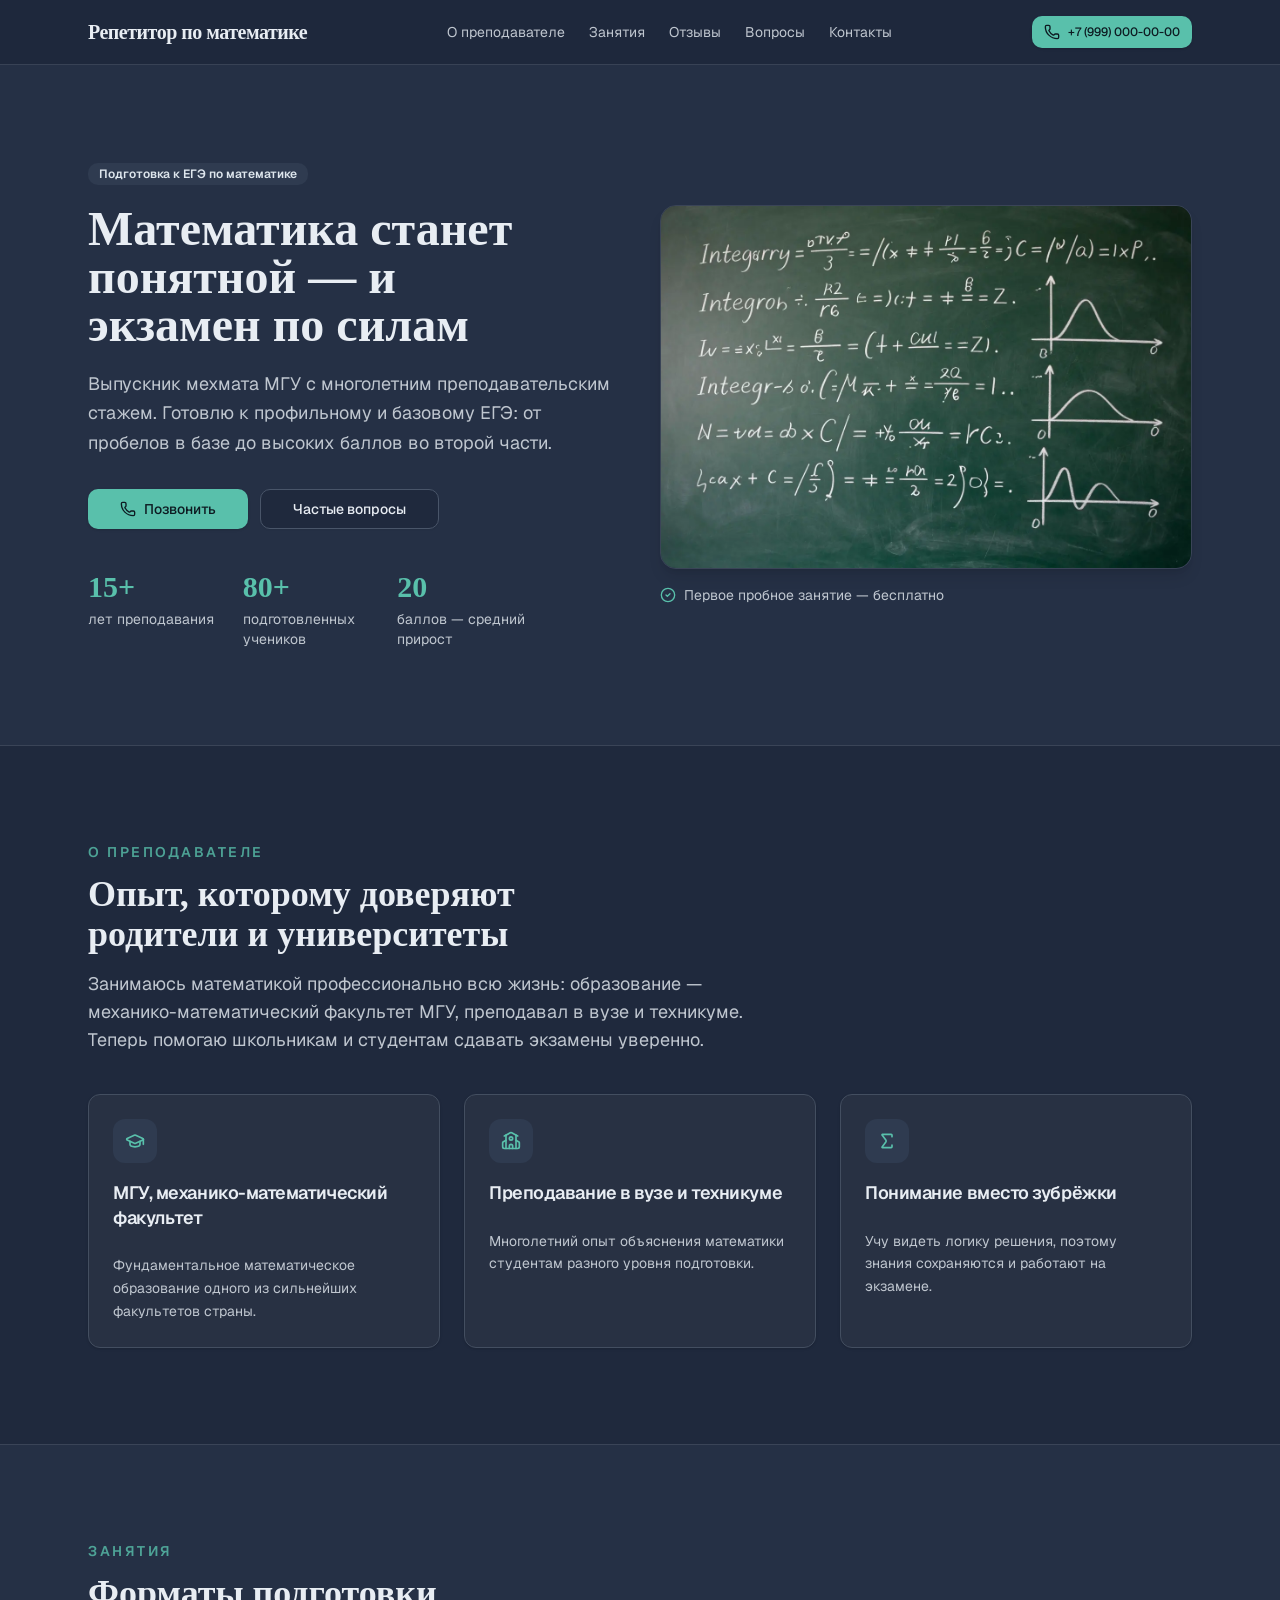
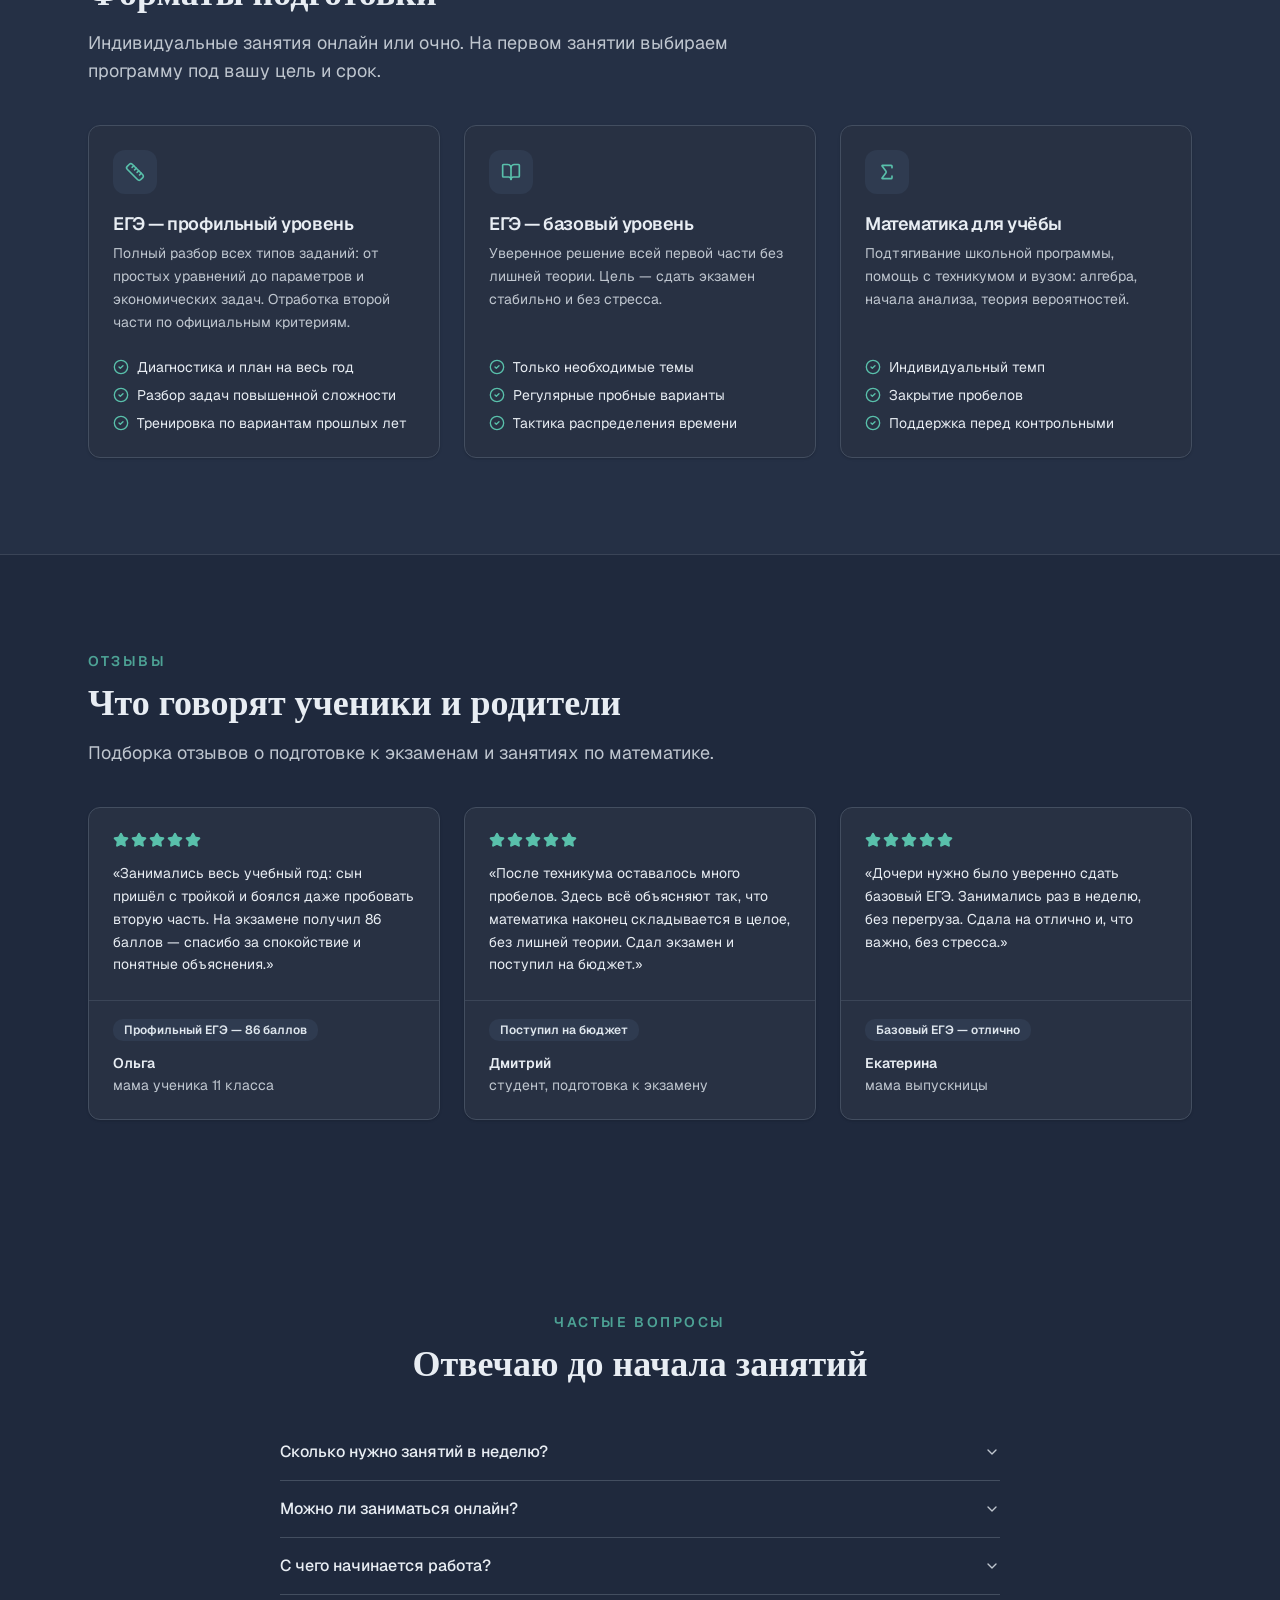
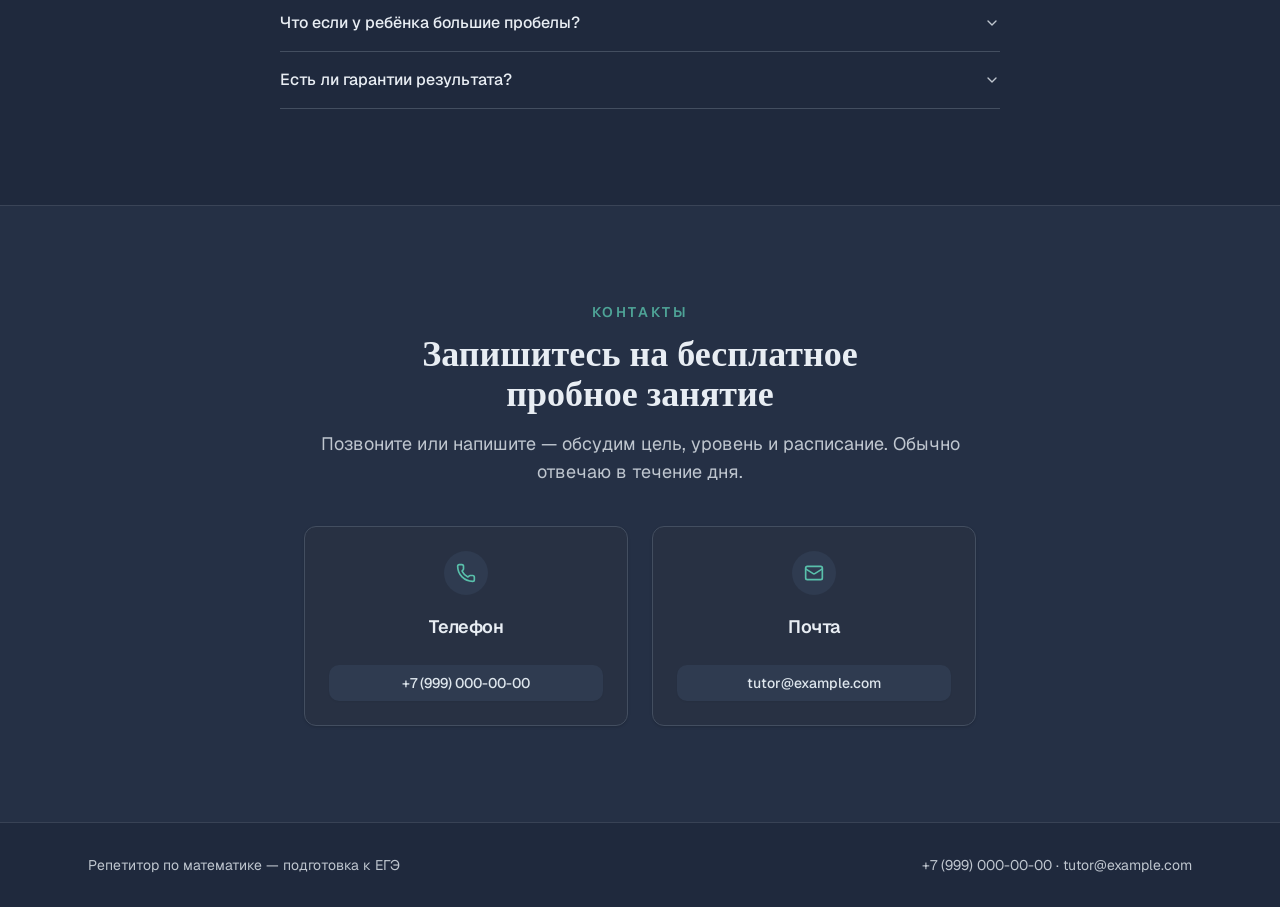
==== commit b8c8511d: "Add files via upload" ====
--- a/index.html
+++ b/index.html
@@ -1 +1 @@
-<!DOCTYPE html><html lang="ru"><head><meta charSet="utf-8"/><meta name="viewport" content="width=device-width, initial-scale=1"/><link rel="preload" href="/_next/static/media/GeistMono_Variable.p.1216mhqx6y_is.woff2" as="font" crossorigin="" type="font/woff2"/><link rel="preload" href="/_next/static/media/Geist_Variable-s.p.06.f0v_2js29o.woff2" as="font" crossorigin="" type="font/woff2"/><link rel="preload" as="image" href="/hero-chalkboard.webp"/><link rel="stylesheet" href="/_next/static/chunks/0r0egv6nib7p3.css" data-precedence="next"/><link rel="preload" as="script" fetchPriority="low" href="/_next/static/chunks/0ursk~c~2p0vl.js"/><script src="/_next/static/chunks/0pjq-hlddzx4h.js" async=""></script><script src="/_next/static/chunks/0h4bq73pogmtb.js" async=""></script><script src="/_next/static/chunks/turbopack-0ztgw3da7v7m5.js" async=""></script><script src="/_next/static/chunks/0q~utj~.wn8n8.js" async=""></script><script src="/_next/static/chunks/0d3tkj33oycf2.js" async=""></script><script src="/_next/static/chunks/0tqfc6av2eel5.js" async=""></script><meta name="next-size-adjust" content=""/><title>Репетитор по математике — подготовка к ЕГЭ</title><meta name="description" content="Подготовка к профильному и базовому ЕГЭ по математике. Выпускник мехмата МГУ, многолетний стаж преподавания в вузе и техникуме. Индивидуальная программа, онлайн и очно."/><script src="/_next/static/chunks/03~yq9q893hmn.js" noModule=""></script></head><body class="min-h-screen bg-background font-sans antialiased geistsans_d5a4f12f-module__Ur3q_a__variable geistmono_157ca88a-module__iaM1Ya__variable"><div hidden=""><!--$--><!--/$--></div><script>((a,b,c,d,e,f,g,h)=>{let i=document.documentElement,j=["light","dark"];function k(b){var c;(Array.isArray(a)?a:[a]).forEach(a=>{let c="class"===a,d=c&&f?e.map(a=>f[a]||a):e;c?(i.classList.remove(...d),i.classList.add(f&&f[b]?f[b]:b)):i.setAttribute(a,b)}),c=b,h&&j.includes(c)&&(i.style.colorScheme=c)}if(d)k(d);else try{let a=localStorage.getItem(b)||c,d=g&&"system"===a?window.matchMedia("(prefers-color-scheme: dark)").matches?"dark":"light":a;k(d)}catch(a){}})("class","theme","system",null,["light","dark"],null,true,true)</script><div id="top" class="flex min-h-screen flex-col"><header class="sticky top-0 z-40 border-b border-border/70 bg-background/85 backdrop-blur"><div class="mx-auto flex h-16 w-full max-w-6xl items-center justify-between gap-4 px-4 sm:px-6"><a href="#top" class="font-display text-lg font-bold tracking-tight sm:text-xl">Репетитор по математике</a><nav class="hidden items-center gap-6 text-sm text-muted-foreground md:flex"><a href="#about" class="transition-colors hover:text-foreground">О преподавателе</a><a href="#lessons" class="transition-colors hover:text-foreground">Занятия</a><a href="#reviews" class="transition-colors hover:text-foreground">Отзывы</a><a href="#faq" class="transition-colors hover:text-foreground">Вопросы</a><a href="#contacts" class="transition-colors hover:text-foreground">Контакты</a></nav><a href="tel:+79990000000" class="items-center justify-center gap-2 whitespace-nowrap font-medium transition-colors focus-visible:outline-none focus-visible:ring-1 focus-visible:ring-ring disabled:pointer-events-none disabled:opacity-50 [&amp;_svg]:pointer-events-none [&amp;_svg]:size-4 [&amp;_svg]:shrink-0 bg-primary text-primary-foreground shadow hover:bg-primary/90 h-8 rounded-md px-3 text-xs hidden sm:inline-flex"><svg xmlns="http://www.w3.org/2000/svg" width="24" height="24" viewBox="0 0 24 24" fill="none" stroke="currentColor" stroke-width="2" stroke-linecap="round" stroke-linejoin="round" class="lucide lucide-phone" aria-hidden="true"><path d="M13.832 16.568a1 1 0 0 0 1.213-.303l.355-.465A2 2 0 0 1 17 15h3a2 2 0 0 1 2 2v3a2 2 0 0 1-2 2A18 18 0 0 1 2 4a2 2 0 0 1 2-2h3a2 2 0 0 1 2 2v3a2 2 0 0 1-.8 1.6l-.468.351a1 1 0 0 0-.292 1.233 14 14 0 0 0 6.392 6.384"></path></svg>+7 (999) 000-00-00</a><a href="#contacts" class="inline-flex items-center justify-center gap-2 whitespace-nowrap font-medium transition-colors focus-visible:outline-none focus-visible:ring-1 focus-visible:ring-ring disabled:pointer-events-none disabled:opacity-50 [&amp;_svg]:pointer-events-none [&amp;_svg]:size-4 [&amp;_svg]:shrink-0 bg-primary text-primary-foreground shadow hover:bg-primary/90 h-8 rounded-md px-3 text-xs sm:hidden">Связаться</a></div></header><main class="flex-1"><section class="border-b border-border/70 bg-secondary/40"><div class="mx-auto grid w-full max-w-6xl items-center gap-10 px-4 py-16 sm:px-6 lg:grid-cols-2 lg:py-24"><div><div class="inline-flex items-center rounded-md border px-2.5 py-0.5 text-xs font-semibold transition-colors focus:outline-none focus:ring-2 focus:ring-ring focus:ring-offset-2 border-transparent bg-secondary text-secondary-foreground hover:bg-secondary/80 mb-5">Подготовка к ЕГЭ по математике</div><h1 class="font-display text-4xl font-bold leading-tight text-balance sm:text-5xl">Математика станет понятной — и экзамен по силам</h1><p class="mt-5 max-w-xl text-lg leading-relaxed text-muted-foreground">Выпускник мехмата МГУ с многолетним преподавательским стажем. Готовлю к профильному и базовому ЕГЭ: от пробелов в базе до высоких баллов во второй части.</p><div class="mt-8 flex flex-wrap items-center gap-3"><a href="tel:+79990000000" class="inline-flex items-center justify-center gap-2 whitespace-nowrap text-sm font-medium transition-colors focus-visible:outline-none focus-visible:ring-1 focus-visible:ring-ring disabled:pointer-events-none disabled:opacity-50 [&amp;_svg]:pointer-events-none [&amp;_svg]:size-4 [&amp;_svg]:shrink-0 bg-primary text-primary-foreground shadow hover:bg-primary/90 h-10 rounded-md px-8"><svg xmlns="http://www.w3.org/2000/svg" width="24" height="24" viewBox="0 0 24 24" fill="none" stroke="currentColor" stroke-width="2" stroke-linecap="round" stroke-linejoin="round" class="lucide lucide-phone" aria-hidden="true"><path d="M13.832 16.568a1 1 0 0 0 1.213-.303l.355-.465A2 2 0 0 1 17 15h3a2 2 0 0 1 2 2v3a2 2 0 0 1-2 2A18 18 0 0 1 2 4a2 2 0 0 1 2-2h3a2 2 0 0 1 2 2v3a2 2 0 0 1-.8 1.6l-.468.351a1 1 0 0 0-.292 1.233 14 14 0 0 0 6.392 6.384"></path></svg>Позвонить</a><a href="#faq" class="inline-flex items-center justify-center gap-2 whitespace-nowrap text-sm font-medium transition-colors focus-visible:outline-none focus-visible:ring-1 focus-visible:ring-ring disabled:pointer-events-none disabled:opacity-50 [&amp;_svg]:pointer-events-none [&amp;_svg]:size-4 [&amp;_svg]:shrink-0 border border-input bg-background shadow-sm hover:bg-accent hover:text-accent-foreground h-10 rounded-md px-8">Частые вопросы</a></div><dl class="mt-10 grid max-w-md grid-cols-3 gap-4"><div><dt class="sr-only">лет преподавания</dt><dd><span class="font-display block text-2xl font-bold text-primary sm:text-3xl">15+</span><span class="mt-1 block text-xs leading-snug text-muted-foreground sm:text-sm">лет преподавания</span></dd></div><div><dt class="sr-only">подготовленных учеников</dt><dd><span class="font-display block text-2xl font-bold text-primary sm:text-3xl">80+</span><span class="mt-1 block text-xs leading-snug text-muted-foreground sm:text-sm">подготовленных учеников</span></dd></div><div><dt class="sr-only">баллов — средний прирост</dt><dd><span class="font-display block text-2xl font-bold text-primary sm:text-3xl">20</span><span class="mt-1 block text-xs leading-snug text-muted-foreground sm:text-sm">баллов — средний прирост</span></dd></div></dl></div><div class="relative"><div class="overflow-hidden rounded-2xl border border-border/70 shadow-lg"><img alt="Доска с формулами на занятии по математике" width="1200" height="800" decoding="async" data-nimg="1" class="h-auto w-full" style="color:transparent" src="/hero-chalkboard.webp"/></div><div class="mt-4 flex items-center gap-2 text-sm text-muted-foreground"><svg xmlns="http://www.w3.org/2000/svg" width="24" height="24" viewBox="0 0 24 24" fill="none" stroke="currentColor" stroke-width="2" stroke-linecap="round" stroke-linejoin="round" class="lucide lucide-circle-check h-4 w-4 text-primary" aria-hidden="true"><circle cx="12" cy="12" r="10"></circle><path d="m9 12 2 2 4-4"></path></svg>Первое пробное занятие — бесплатно</div></div></div></section><section id="about" class="scroll-mt-20 py-16 lg:py-24"><div class="mx-auto w-full max-w-6xl px-4 sm:px-6"><div class="max-w-2xl"><p class="text-sm font-semibold uppercase tracking-[0.18em] text-primary/80">О преподавателе</p><h2 class="font-display mt-3 text-3xl font-bold leading-tight text-balance sm:text-4xl">Опыт, которому доверяют родители и университеты</h2><p class="mt-4 text-base leading-relaxed text-muted-foreground sm:text-lg">Занимаюсь математикой профессионально всю жизнь: образование — механико-математический факультет МГУ, преподавал в вузе и техникуме. Теперь помогаю школьникам и студентам сдавать экзамены уверенно.</p></div><div class="mt-10 grid gap-6 md:grid-cols-3"><div class="rounded-xl border bg-card text-card-foreground shadow"><div class="flex flex-col space-y-1.5 p-6"><div class="mb-3 flex h-11 w-11 items-center justify-center rounded-lg bg-secondary text-primary"><svg xmlns="http://www.w3.org/2000/svg" width="24" height="24" viewBox="0 0 24 24" fill="none" stroke="currentColor" stroke-width="2" stroke-linecap="round" stroke-linejoin="round" class="lucide lucide-graduation-cap h-5 w-5" aria-hidden="true"><path d="M21.42 10.922a1 1 0 0 0-.019-1.838L12.83 5.18a2 2 0 0 0-1.66 0L2.6 9.08a1 1 0 0 0 0 1.832l8.57 3.908a2 2 0 0 0 1.66 0z"></path><path d="M22 10v6"></path><path d="M6 12.5V16a6 3 0 0 0 12 0v-3.5"></path></svg></div><div class="font-semibold tracking-tight text-lg leading-snug">МГУ, механико-математический факультет</div></div><div class="p-6 pt-0 text-sm leading-relaxed text-muted-foreground">Фундаментальное математическое образование одного из сильнейших факультетов страны.</div></div><div class="rounded-xl border bg-card text-card-foreground shadow"><div class="flex flex-col space-y-1.5 p-6"><div class="mb-3 flex h-11 w-11 items-center justify-center rounded-lg bg-secondary text-primary"><svg xmlns="http://www.w3.org/2000/svg" width="24" height="24" viewBox="0 0 24 24" fill="none" stroke="currentColor" stroke-width="2" stroke-linecap="round" stroke-linejoin="round" class="lucide lucide-school h-5 w-5" aria-hidden="true"><path d="M14 21v-3a2 2 0 0 0-4 0v3"></path><path d="M18 5v16"></path><path d="m4 6 7.106-3.79a2 2 0 0 1 1.788 0L20 6"></path><path d="m6 11-3.52 2.147a1 1 0 0 0-.48.854V19a2 2 0 0 0 2 2h16a2 2 0 0 0 2-2v-5a1 1 0 0 0-.48-.853L18 11"></path><path d="M6 5v16"></path><circle cx="12" cy="9" r="2"></circle></svg></div><div class="font-semibold tracking-tight text-lg leading-snug">Преподавание в вузе и техникуме</div></div><div class="p-6 pt-0 text-sm leading-relaxed text-muted-foreground">Многолетний опыт объяснения математики студентам разного уровня подготовки.</div></div><div class="rounded-xl border bg-card text-card-foreground shadow"><div class="flex flex-col space-y-1.5 p-6"><div class="mb-3 flex h-11 w-11 items-center justify-center rounded-lg bg-secondary text-primary"><svg xmlns="http://www.w3.org/2000/svg" width="24" height="24" viewBox="0 0 24 24" fill="none" stroke="currentColor" stroke-width="2" stroke-linecap="round" stroke-linejoin="round" class="lucide lucide-sigma h-5 w-5" aria-hidden="true"><path d="M18 7V5a1 1 0 0 0-1-1H6.5a.5.5 0 0 0-.4.8l4.5 6a2 2 0 0 1 0 2.4l-4.5 6a.5.5 0 0 0 .4.8H17a1 1 0 0 0 1-1v-2"></path></svg></div><div class="font-semibold tracking-tight text-lg leading-snug">Понимание вместо зубрёжки</div></div><div class="p-6 pt-0 text-sm leading-relaxed text-muted-foreground">Учу видеть логику решения, поэтому знания сохраняются и работают на экзамене.</div></div></div></div></section><section id="lessons" class="scroll-mt-20 border-y border-border/70 bg-secondary/40 py-16 lg:py-24"><div class="mx-auto w-full max-w-6xl px-4 sm:px-6"><div class="max-w-2xl"><p class="text-sm font-semibold uppercase tracking-[0.18em] text-primary/80">Занятия</p><h2 class="font-display mt-3 text-3xl font-bold leading-tight text-balance sm:text-4xl">Форматы подготовки</h2><p class="mt-4 text-base leading-relaxed text-muted-foreground sm:text-lg">Индивидуальные занятия онлайн или очно. На первом занятии выбираем программу под вашу цель и срок.</p></div><div class="mt-10 grid gap-6 lg:grid-cols-3"><div class="rounded-xl border bg-card text-card-foreground shadow flex flex-col"><div class="flex flex-col space-y-1.5 p-6"><div class="mb-3 flex h-11 w-11 items-center justify-center rounded-lg bg-secondary text-primary"><svg xmlns="http://www.w3.org/2000/svg" width="24" height="24" viewBox="0 0 24 24" fill="none" stroke="currentColor" stroke-width="2" stroke-linecap="round" stroke-linejoin="round" class="lucide lucide-ruler h-5 w-5" aria-hidden="true"><path d="M21.3 15.3a2.4 2.4 0 0 1 0 3.4l-2.6 2.6a2.4 2.4 0 0 1-3.4 0L2.7 8.7a2.41 2.41 0 0 1 0-3.4l2.6-2.6a2.41 2.41 0 0 1 3.4 0Z"></path><path d="m14.5 12.5 2-2"></path><path d="m11.5 9.5 2-2"></path><path d="m8.5 6.5 2-2"></path><path d="m17.5 15.5 2-2"></path></svg></div><div class="font-semibold tracking-tight text-lg leading-snug">ЕГЭ — профильный уровень</div><div class="text-muted-foreground text-sm leading-relaxed">Полный разбор всех типов заданий: от простых уравнений до параметров и экономических задач. Отработка второй части по официальным критериям.</div></div><div class="p-6 pt-0 mt-auto"><ul class="space-y-2 text-sm"><li class="flex items-start gap-2"><svg xmlns="http://www.w3.org/2000/svg" width="24" height="24" viewBox="0 0 24 24" fill="none" stroke="currentColor" stroke-width="2" stroke-linecap="round" stroke-linejoin="round" class="lucide lucide-circle-check mt-0.5 h-4 w-4 shrink-0 text-primary" aria-hidden="true"><circle cx="12" cy="12" r="10"></circle><path d="m9 12 2 2 4-4"></path></svg><span>Диагностика и план на весь год</span></li><li class="flex items-start gap-2"><svg xmlns="http://www.w3.org/2000/svg" width="24" height="24" viewBox="0 0 24 24" fill="none" stroke="currentColor" stroke-width="2" stroke-linecap="round" stroke-linejoin="round" class="lucide lucide-circle-check mt-0.5 h-4 w-4 shrink-0 text-primary" aria-hidden="true"><circle cx="12" cy="12" r="10"></circle><path d="m9 12 2 2 4-4"></path></svg><span>Разбор задач повышенной сложности</span></li><li class="flex items-start gap-2"><svg xmlns="http://www.w3.org/2000/svg" width="24" height="24" viewBox="0 0 24 24" fill="none" stroke="currentColor" stroke-width="2" stroke-linecap="round" stroke-linejoin="round" class="lucide lucide-circle-check mt-0.5 h-4 w-4 shrink-0 text-primary" aria-hidden="true"><circle cx="12" cy="12" r="10"></circle><path d="m9 12 2 2 4-4"></path></svg><span>Тренировка по вариантам прошлых лет</span></li></ul></div></div><div class="rounded-xl border bg-card text-card-foreground shadow flex flex-col"><div class="flex flex-col space-y-1.5 p-6"><div class="mb-3 flex h-11 w-11 items-center justify-center rounded-lg bg-secondary text-primary"><svg xmlns="http://www.w3.org/2000/svg" width="24" height="24" viewBox="0 0 24 24" fill="none" stroke="currentColor" stroke-width="2" stroke-linecap="round" stroke-linejoin="round" class="lucide lucide-book-open h-5 w-5" aria-hidden="true"><path d="M12 7v14"></path><path d="M3 18a1 1 0 0 1-1-1V4a1 1 0 0 1 1-1h5a4 4 0 0 1 4 4 4 4 0 0 1 4-4h5a1 1 0 0 1 1 1v13a1 1 0 0 1-1 1h-6a3 3 0 0 0-3 3 3 3 0 0 0-3-3z"></path></svg></div><div class="font-semibold tracking-tight text-lg leading-snug">ЕГЭ — базовый уровень</div><div class="text-muted-foreground text-sm leading-relaxed">Уверенное решение всей первой части без лишней теории. Цель — сдать экзамен стабильно и без стресса.</div></div><div class="p-6 pt-0 mt-auto"><ul class="space-y-2 text-sm"><li class="flex items-start gap-2"><svg xmlns="http://www.w3.org/2000/svg" width="24" height="24" viewBox="0 0 24 24" fill="none" stroke="currentColor" stroke-width="2" stroke-linecap="round" stroke-linejoin="round" class="lucide lucide-circle-check mt-0.5 h-4 w-4 shrink-0 text-primary" aria-hidden="true"><circle cx="12" cy="12" r="10"></circle><path d="m9 12 2 2 4-4"></path></svg><span>Только необходимые темы</span></li><li class="flex items-start gap-2"><svg xmlns="http://www.w3.org/2000/svg" width="24" height="24" viewBox="0 0 24 24" fill="none" stroke="currentColor" stroke-width="2" stroke-linecap="round" stroke-linejoin="round" class="lucide lucide-circle-check mt-0.5 h-4 w-4 shrink-0 text-primary" aria-hidden="true"><circle cx="12" cy="12" r="10"></circle><path d="m9 12 2 2 4-4"></path></svg><span>Регулярные пробные варианты</span></li><li class="flex items-start gap-2"><svg xmlns="http://www.w3.org/2000/svg" width="24" height="24" viewBox="0 0 24 24" fill="none" stroke="currentColor" stroke-width="2" stroke-linecap="round" stroke-linejoin="round" class="lucide lucide-circle-check mt-0.5 h-4 w-4 shrink-0 text-primary" aria-hidden="true"><circle cx="12" cy="12" r="10"></circle><path d="m9 12 2 2 4-4"></path></svg><span>Тактика распределения времени</span></li></ul></div></div><div class="rounded-xl border bg-card text-card-foreground shadow flex flex-col"><div class="flex flex-col space-y-1.5 p-6"><div class="mb-3 flex h-11 w-11 items-center justify-center rounded-lg bg-secondary text-primary"><svg xmlns="http://www.w3.org/2000/svg" width="24" height="24" viewBox="0 0 24 24" fill="none" stroke="currentColor" stroke-width="2" stroke-linecap="round" stroke-linejoin="round" class="lucide lucide-sigma h-5 w-5" aria-hidden="true"><path d="M18 7V5a1 1 0 0 0-1-1H6.5a.5.5 0 0 0-.4.8l4.5 6a2 2 0 0 1 0 2.4l-4.5 6a.5.5 0 0 0 .4.8H17a1 1 0 0 0 1-1v-2"></path></svg></div><div class="font-semibold tracking-tight text-lg leading-snug">Математика для учёбы</div><div class="text-muted-foreground text-sm leading-relaxed">Подтягивание школьной программы, помощь с техникумом и вузом: алгебра, начала анализа, теория вероятностей.</div></div><div class="p-6 pt-0 mt-auto"><ul class="space-y-2 text-sm"><li class="flex items-start gap-2"><svg xmlns="http://www.w3.org/2000/svg" width="24" height="24" viewBox="0 0 24 24" fill="none" stroke="currentColor" stroke-width="2" stroke-linecap="round" stroke-linejoin="round" class="lucide lucide-circle-check mt-0.5 h-4 w-4 shrink-0 text-primary" aria-hidden="true"><circle cx="12" cy="12" r="10"></circle><path d="m9 12 2 2 4-4"></path></svg><span>Индивидуальный темп</span></li><li class="flex items-start gap-2"><svg xmlns="http://www.w3.org/2000/svg" width="24" height="24" viewBox="0 0 24 24" fill="none" stroke="currentColor" stroke-width="2" stroke-linecap="round" stroke-linejoin="round" class="lucide lucide-circle-check mt-0.5 h-4 w-4 shrink-0 text-primary" aria-hidden="true"><circle cx="12" cy="12" r="10"></circle><path d="m9 12 2 2 4-4"></path></svg><span>Закрытие пробелов</span></li><li class="flex items-start gap-2"><svg xmlns="http://www.w3.org/2000/svg" width="24" height="24" viewBox="0 0 24 24" fill="none" stroke="currentColor" stroke-width="2" stroke-linecap="round" stroke-linejoin="round" class="lucide lucide-circle-check mt-0.5 h-4 w-4 shrink-0 text-primary" aria-hidden="true"><circle cx="12" cy="12" r="10"></circle><path d="m9 12 2 2 4-4"></path></svg><span>Поддержка перед контрольными</span></li></ul></div></div></div></div></section><section id="reviews" class="scroll-mt-20 py-16 lg:py-24"><div class="mx-auto w-full max-w-6xl px-4 sm:px-6"><div class="max-w-2xl"><p class="text-sm font-semibold uppercase tracking-[0.18em] text-primary/80">Отзывы</p><h2 class="font-display mt-3 text-3xl font-bold leading-tight text-balance sm:text-4xl">Что говорят ученики и родители</h2><p class="mt-4 text-base leading-relaxed text-muted-foreground sm:text-lg">Подборка отзывов о подготовке к экзаменам и занятиях по математике.</p></div><div class="mt-10 grid gap-6 lg:grid-cols-3"><div class="rounded-xl border bg-card text-card-foreground shadow flex flex-col"><div class="flex flex-col space-y-1.5 p-6"><div class="flex gap-0.5" role="img" aria-label="Оценка: 5 из 5"><svg xmlns="http://www.w3.org/2000/svg" width="24" height="24" viewBox="0 0 24 24" fill="none" stroke="currentColor" stroke-width="2" stroke-linecap="round" stroke-linejoin="round" class="lucide lucide-star h-4 w-4 fill-primary text-primary" aria-hidden="true"><path d="M11.525 2.295a.53.53 0 0 1 .95 0l2.31 4.679a2.123 2.123 0 0 0 1.595 1.16l5.166.756a.53.53 0 0 1 .294.904l-3.736 3.638a2.123 2.123 0 0 0-.611 1.878l.882 5.14a.53.53 0 0 1-.771.56l-4.618-2.428a2.122 2.122 0 0 0-1.973 0L6.396 21.01a.53.53 0 0 1-.77-.56l.881-5.139a2.122 2.122 0 0 0-.611-1.879L2.16 9.795a.53.53 0 0 1 .294-.906l5.165-.755a2.122 2.122 0 0 0 1.597-1.16z"></path></svg><svg xmlns="http://www.w3.org/2000/svg" width="24" height="24" viewBox="0 0 24 24" fill="none" stroke="currentColor" stroke-width="2" stroke-linecap="round" stroke-linejoin="round" class="lucide lucide-star h-4 w-4 fill-primary text-primary" aria-hidden="true"><path d="M11.525 2.295a.53.53 0 0 1 .95 0l2.31 4.679a2.123 2.123 0 0 0 1.595 1.16l5.166.756a.53.53 0 0 1 .294.904l-3.736 3.638a2.123 2.123 0 0 0-.611 1.878l.882 5.14a.53.53 0 0 1-.771.56l-4.618-2.428a2.122 2.122 0 0 0-1.973 0L6.396 21.01a.53.53 0 0 1-.77-.56l.881-5.139a2.122 2.122 0 0 0-.611-1.879L2.16 9.795a.53.53 0 0 1 .294-.906l5.165-.755a2.122 2.122 0 0 0 1.597-1.16z"></path></svg><svg xmlns="http://www.w3.org/2000/svg" width="24" height="24" viewBox="0 0 24 24" fill="none" stroke="currentColor" stroke-width="2" stroke-linecap="round" stroke-linejoin="round" class="lucide lucide-star h-4 w-4 fill-primary text-primary" aria-hidden="true"><path d="M11.525 2.295a.53.53 0 0 1 .95 0l2.31 4.679a2.123 2.123 0 0 0 1.595 1.16l5.166.756a.53.53 0 0 1 .294.904l-3.736 3.638a2.123 2.123 0 0 0-.611 1.878l.882 5.14a.53.53 0 0 1-.771.56l-4.618-2.428a2.122 2.122 0 0 0-1.973 0L6.396 21.01a.53.53 0 0 1-.77-.56l.881-5.139a2.122 2.122 0 0 0-.611-1.879L2.16 9.795a.53.53 0 0 1 .294-.906l5.165-.755a2.122 2.122 0 0 0 1.597-1.16z"></path></svg><svg xmlns="http://www.w3.org/2000/svg" width="24" height="24" viewBox="0 0 24 24" fill="none" stroke="currentColor" stroke-width="2" stroke-linecap="round" stroke-linejoin="round" class="lucide lucide-star h-4 w-4 fill-primary text-primary" aria-hidden="true"><path d="M11.525 2.295a.53.53 0 0 1 .95 0l2.31 4.679a2.123 2.123 0 0 0 1.595 1.16l5.166.756a.53.53 0 0 1 .294.904l-3.736 3.638a2.123 2.123 0 0 0-.611 1.878l.882 5.14a.53.53 0 0 1-.771.56l-4.618-2.428a2.122 2.122 0 0 0-1.973 0L6.396 21.01a.53.53 0 0 1-.77-.56l.881-5.139a2.122 2.122 0 0 0-.611-1.879L2.16 9.795a.53.53 0 0 1 .294-.906l5.165-.755a2.122 2.122 0 0 0 1.597-1.16z"></path></svg><svg xmlns="http://www.w3.org/2000/svg" width="24" height="24" viewBox="0 0 24 24" fill="none" stroke="currentColor" stroke-width="2" stroke-linecap="round" stroke-linejoin="round" class="lucide lucide-star h-4 w-4 fill-primary text-primary" aria-hidden="true"><path d="M11.525 2.295a.53.53 0 0 1 .95 0l2.31 4.679a2.123 2.123 0 0 0 1.595 1.16l5.166.756a.53.53 0 0 1 .294.904l-3.736 3.638a2.123 2.123 0 0 0-.611 1.878l.882 5.14a.53.53 0 0 1-.771.56l-4.618-2.428a2.122 2.122 0 0 0-1.973 0L6.396 21.01a.53.53 0 0 1-.77-.56l.881-5.139a2.122 2.122 0 0 0-.611-1.879L2.16 9.795a.53.53 0 0 1 .294-.906l5.165-.755a2.122 2.122 0 0 0 1.597-1.16z"></path></svg></div><blockquote class="pt-2 text-sm leading-relaxed">«<!-- -->Занимались весь учебный год: сын пришёл с тройкой и боялся даже пробовать вторую часть. На экзамене получил 86 баллов — спасибо за спокойствие и понятные объяснения.<!-- -->»</blockquote></div><div class="p-6 mt-auto border-t border-border/70 pt-4"><div class="inline-flex items-center rounded-md border px-2.5 py-0.5 text-xs font-semibold transition-colors focus:outline-none focus:ring-2 focus:ring-ring focus:ring-offset-2 border-transparent bg-secondary text-secondary-foreground hover:bg-secondary/80 mb-3">Профильный ЕГЭ — 86 баллов</div><p class="text-sm font-semibold">Ольга</p><p class="mt-0.5 text-sm text-muted-foreground">мама ученика 11 класса</p></div></div><div class="rounded-xl border bg-card text-card-foreground shadow flex flex-col"><div class="flex flex-col space-y-1.5 p-6"><div class="flex gap-0.5" role="img" aria-label="Оценка: 5 из 5"><svg xmlns="http://www.w3.org/2000/svg" width="24" height="24" viewBox="0 0 24 24" fill="none" stroke="currentColor" stroke-width="2" stroke-linecap="round" stroke-linejoin="round" class="lucide lucide-star h-4 w-4 fill-primary text-primary" aria-hidden="true"><path d="M11.525 2.295a.53.53 0 0 1 .95 0l2.31 4.679a2.123 2.123 0 0 0 1.595 1.16l5.166.756a.53.53 0 0 1 .294.904l-3.736 3.638a2.123 2.123 0 0 0-.611 1.878l.882 5.14a.53.53 0 0 1-.771.56l-4.618-2.428a2.122 2.122 0 0 0-1.973 0L6.396 21.01a.53.53 0 0 1-.77-.56l.881-5.139a2.122 2.122 0 0 0-.611-1.879L2.16 9.795a.53.53 0 0 1 .294-.906l5.165-.755a2.122 2.122 0 0 0 1.597-1.16z"></path></svg><svg xmlns="http://www.w3.org/2000/svg" width="24" height="24" viewBox="0 0 24 24" fill="none" stroke="currentColor" stroke-width="2" stroke-linecap="round" stroke-linejoin="round" class="lucide lucide-star h-4 w-4 fill-primary text-primary" aria-hidden="true"><path d="M11.525 2.295a.53.53 0 0 1 .95 0l2.31 4.679a2.123 2.123 0 0 0 1.595 1.16l5.166.756a.53.53 0 0 1 .294.904l-3.736 3.638a2.123 2.123 0 0 0-.611 1.878l.882 5.14a.53.53 0 0 1-.771.56l-4.618-2.428a2.122 2.122 0 0 0-1.973 0L6.396 21.01a.53.53 0 0 1-.77-.56l.881-5.139a2.122 2.122 0 0 0-.611-1.879L2.16 9.795a.53.53 0 0 1 .294-.906l5.165-.755a2.122 2.122 0 0 0 1.597-1.16z"></path></svg><svg xmlns="http://www.w3.org/2000/svg" width="24" height="24" viewBox="0 0 24 24" fill="none" stroke="currentColor" stroke-width="2" stroke-linecap="round" stroke-linejoin="round" class="lucide lucide-star h-4 w-4 fill-primary text-primary" aria-hidden="true"><path d="M11.525 2.295a.53.53 0 0 1 .95 0l2.31 4.679a2.123 2.123 0 0 0 1.595 1.16l5.166.756a.53.53 0 0 1 .294.904l-3.736 3.638a2.123 2.123 0 0 0-.611 1.878l.882 5.14a.53.53 0 0 1-.771.56l-4.618-2.428a2.122 2.122 0 0 0-1.973 0L6.396 21.01a.53.53 0 0 1-.77-.56l.881-5.139a2.122 2.122 0 0 0-.611-1.879L2.16 9.795a.53.53 0 0 1 .294-.906l5.165-.755a2.122 2.122 0 0 0 1.597-1.16z"></path></svg><svg xmlns="http://www.w3.org/2000/svg" width="24" height="24" viewBox="0 0 24 24" fill="none" stroke="currentColor" stroke-width="2" stroke-linecap="round" stroke-linejoin="round" class="lucide lucide-star h-4 w-4 fill-primary text-primary" aria-hidden="true"><path d="M11.525 2.295a.53.53 0 0 1 .95 0l2.31 4.679a2.123 2.123 0 0 0 1.595 1.16l5.166.756a.53.53 0 0 1 .294.904l-3.736 3.638a2.123 2.123 0 0 0-.611 1.878l.882 5.14a.53.53 0 0 1-.771.56l-4.618-2.428a2.122 2.122 0 0 0-1.973 0L6.396 21.01a.53.53 0 0 1-.77-.56l.881-5.139a2.122 2.122 0 0 0-.611-1.879L2.16 9.795a.53.53 0 0 1 .294-.906l5.165-.755a2.122 2.122 0 0 0 1.597-1.16z"></path></svg><svg xmlns="http://www.w3.org/2000/svg" width="24" height="24" viewBox="0 0 24 24" fill="none" stroke="currentColor" stroke-width="2" stroke-linecap="round" stroke-linejoin="round" class="lucide lucide-star h-4 w-4 fill-primary text-primary" aria-hidden="true"><path d="M11.525 2.295a.53.53 0 0 1 .95 0l2.31 4.679a2.123 2.123 0 0 0 1.595 1.16l5.166.756a.53.53 0 0 1 .294.904l-3.736 3.638a2.123 2.123 0 0 0-.611 1.878l.882 5.14a.53.53 0 0 1-.771.56l-4.618-2.428a2.122 2.122 0 0 0-1.973 0L6.396 21.01a.53.53 0 0 1-.77-.56l.881-5.139a2.122 2.122 0 0 0-.611-1.879L2.16 9.795a.53.53 0 0 1 .294-.906l5.165-.755a2.122 2.122 0 0 0 1.597-1.16z"></path></svg></div><blockquote class="pt-2 text-sm leading-relaxed">«<!-- -->После техникума оставалось много пробелов. Здесь всё объясняют так, что математика наконец складывается в целое, без лишней теории. Сдал экзамен и поступил на бюджет.<!-- -->»</blockquote></div><div class="p-6 mt-auto border-t border-border/70 pt-4"><div class="inline-flex items-center rounded-md border px-2.5 py-0.5 text-xs font-semibold transition-colors focus:outline-none focus:ring-2 focus:ring-ring focus:ring-offset-2 border-transparent bg-secondary text-secondary-foreground hover:bg-secondary/80 mb-3">Поступил на бюджет</div><p class="text-sm font-semibold">Дмитрий</p><p class="mt-0.5 text-sm text-muted-foreground">студент, подготовка к экзамену</p></div></div><div class="rounded-xl border bg-card text-card-foreground shadow flex flex-col"><div class="flex flex-col space-y-1.5 p-6"><div class="flex gap-0.5" role="img" aria-label="Оценка: 5 из 5"><svg xmlns="http://www.w3.org/2000/svg" width="24" height="24" viewBox="0 0 24 24" fill="none" stroke="currentColor" stroke-width="2" stroke-linecap="round" stroke-linejoin="round" class="lucide lucide-star h-4 w-4 fill-primary text-primary" aria-hidden="true"><path d="M11.525 2.295a.53.53 0 0 1 .95 0l2.31 4.679a2.123 2.123 0 0 0 1.595 1.16l5.166.756a.53.53 0 0 1 .294.904l-3.736 3.638a2.123 2.123 0 0 0-.611 1.878l.882 5.14a.53.53 0 0 1-.771.56l-4.618-2.428a2.122 2.122 0 0 0-1.973 0L6.396 21.01a.53.53 0 0 1-.77-.56l.881-5.139a2.122 2.122 0 0 0-.611-1.879L2.16 9.795a.53.53 0 0 1 .294-.906l5.165-.755a2.122 2.122 0 0 0 1.597-1.16z"></path></svg><svg xmlns="http://www.w3.org/2000/svg" width="24" height="24" viewBox="0 0 24 24" fill="none" stroke="currentColor" stroke-width="2" stroke-linecap="round" stroke-linejoin="round" class="lucide lucide-star h-4 w-4 fill-primary text-primary" aria-hidden="true"><path d="M11.525 2.295a.53.53 0 0 1 .95 0l2.31 4.679a2.123 2.123 0 0 0 1.595 1.16l5.166.756a.53.53 0 0 1 .294.904l-3.736 3.638a2.123 2.123 0 0 0-.611 1.878l.882 5.14a.53.53 0 0 1-.771.56l-4.618-2.428a2.122 2.122 0 0 0-1.973 0L6.396 21.01a.53.53 0 0 1-.77-.56l.881-5.139a2.122 2.122 0 0 0-.611-1.879L2.16 9.795a.53.53 0 0 1 .294-.906l5.165-.755a2.122 2.122 0 0 0 1.597-1.16z"></path></svg><svg xmlns="http://www.w3.org/2000/svg" width="24" height="24" viewBox="0 0 24 24" fill="none" stroke="currentColor" stroke-width="2" stroke-linecap="round" stroke-linejoin="round" class="lucide lucide-star h-4 w-4 fill-primary text-primary" aria-hidden="true"><path d="M11.525 2.295a.53.53 0 0 1 .95 0l2.31 4.679a2.123 2.123 0 0 0 1.595 1.16l5.166.756a.53.53 0 0 1 .294.904l-3.736 3.638a2.123 2.123 0 0 0-.611 1.878l.882 5.14a.53.53 0 0 1-.771.56l-4.618-2.428a2.122 2.122 0 0 0-1.973 0L6.396 21.01a.53.53 0 0 1-.77-.56l.881-5.139a2.122 2.122 0 0 0-.611-1.879L2.16 9.795a.53.53 0 0 1 .294-.906l5.165-.755a2.122 2.122 0 0 0 1.597-1.16z"></path></svg><svg xmlns="http://www.w3.org/2000/svg" width="24" height="24" viewBox="0 0 24 24" fill="none" stroke="currentColor" stroke-width="2" stroke-linecap="round" stroke-linejoin="round" class="lucide lucide-star h-4 w-4 fill-primary text-primary" aria-hidden="true"><path d="M11.525 2.295a.53.53 0 0 1 .95 0l2.31 4.679a2.123 2.123 0 0 0 1.595 1.16l5.166.756a.53.53 0 0 1 .294.904l-3.736 3.638a2.123 2.123 0 0 0-.611 1.878l.882 5.14a.53.53 0 0 1-.771.56l-4.618-2.428a2.122 2.122 0 0 0-1.973 0L6.396 21.01a.53.53 0 0 1-.77-.56l.881-5.139a2.122 2.122 0 0 0-.611-1.879L2.16 9.795a.53.53 0 0 1 .294-.906l5.165-.755a2.122 2.122 0 0 0 1.597-1.16z"></path></svg><svg xmlns="http://www.w3.org/2000/svg" width="24" height="24" viewBox="0 0 24 24" fill="none" stroke="currentColor" stroke-width="2" stroke-linecap="round" stroke-linejoin="round" class="lucide lucide-star h-4 w-4 fill-primary text-primary" aria-hidden="true"><path d="M11.525 2.295a.53.53 0 0 1 .95 0l2.31 4.679a2.123 2.123 0 0 0 1.595 1.16l5.166.756a.53.53 0 0 1 .294.904l-3.736 3.638a2.123 2.123 0 0 0-.611 1.878l.882 5.14a.53.53 0 0 1-.771.56l-4.618-2.428a2.122 2.122 0 0 0-1.973 0L6.396 21.01a.53.53 0 0 1-.77-.56l.881-5.139a2.122 2.122 0 0 0-.611-1.879L2.16 9.795a.53.53 0 0 1 .294-.906l5.165-.755a2.122 2.122 0 0 0 1.597-1.16z"></path></svg></div><blockquote class="pt-2 text-sm leading-relaxed">«<!-- -->Дочери нужно было уверенно сдать базовый ЕГЭ. Занимались раз в неделю, без перегруза. Сдала на отлично и, что важно, без стресса.<!-- -->»</blockquote></div><div class="p-6 mt-auto border-t border-border/70 pt-4"><div class="inline-flex items-center rounded-md border px-2.5 py-0.5 text-xs font-semibold transition-colors focus:outline-none focus:ring-2 focus:ring-ring focus:ring-offset-2 border-transparent bg-secondary text-secondary-foreground hover:bg-secondary/80 mb-3">Базовый ЕГЭ — отлично</div><p class="text-sm font-semibold">Екатерина</p><p class="mt-0.5 text-sm text-muted-foreground">мама выпускницы</p></div></div></div></div></section><section id="faq" class="scroll-mt-20 py-16 lg:py-24"><div class="mx-auto w-full max-w-3xl px-4 sm:px-6"><div class="max-w-2xl mx-auto text-center"><p class="text-sm font-semibold uppercase tracking-[0.18em] text-primary/80">Частые вопросы</p><h2 class="font-display mt-3 text-3xl font-bold leading-tight text-balance sm:text-4xl">Отвечаю до начала занятий</h2></div><div class="mt-10" data-orientation="vertical"><div data-state="closed" data-orientation="vertical" class="border-b"><h3 data-orientation="vertical" data-state="closed" class="flex"><button type="button" aria-expanded="false" data-state="closed" data-orientation="vertical" id="radix-_R_qpbtb_" class="flex flex-1 items-center justify-between py-4 transition-all hover:underline text-left [&amp;[data-state=open]&gt;svg]:rotate-180 text-base font-medium" data-radix-collection-item="">Сколько нужно занятий в неделю?<svg xmlns="http://www.w3.org/2000/svg" width="24" height="24" viewBox="0 0 24 24" fill="none" stroke="currentColor" stroke-width="2" stroke-linecap="round" stroke-linejoin="round" class="lucide lucide-chevron-down h-4 w-4 shrink-0 text-muted-foreground transition-transform duration-200" aria-hidden="true"><path d="m6 9 6 6 6-6"></path></svg></button></h3><div data-state="closed" id="radix-_R_4qpbtb_" hidden="" role="region" aria-labelledby="radix-_R_qpbtb_" data-orientation="vertical" class="overflow-hidden text-sm data-[state=closed]:animate-accordion-up data-[state=open]:animate-accordion-down" style="--radix-accordion-content-height:var(--radix-collapsible-content-height);--radix-accordion-content-width:var(--radix-collapsible-content-width)"></div></div><div data-state="closed" data-orientation="vertical" class="border-b"><h3 data-orientation="vertical" data-state="closed" class="flex"><button type="button" aria-expanded="false" data-state="closed" data-orientation="vertical" id="radix-_R_1apbtb_" class="flex flex-1 items-center justify-between py-4 transition-all hover:underline text-left [&amp;[data-state=open]&gt;svg]:rotate-180 text-base font-medium" data-radix-collection-item="">Можно ли заниматься онлайн?<svg xmlns="http://www.w3.org/2000/svg" width="24" height="24" viewBox="0 0 24 24" fill="none" stroke="currentColor" stroke-width="2" stroke-linecap="round" stroke-linejoin="round" class="lucide lucide-chevron-down h-4 w-4 shrink-0 text-muted-foreground transition-transform duration-200" aria-hidden="true"><path d="m6 9 6 6 6-6"></path></svg></button></h3><div data-state="closed" id="radix-_R_5apbtb_" hidden="" role="region" aria-labelledby="radix-_R_1apbtb_" data-orientation="vertical" class="overflow-hidden text-sm data-[state=closed]:animate-accordion-up data-[state=open]:animate-accordion-down" style="--radix-accordion-content-height:var(--radix-collapsible-content-height);--radix-accordion-content-width:var(--radix-collapsible-content-width)"></div></div><div data-state="closed" data-orientation="vertical" class="border-b"><h3 data-orientation="vertical" data-state="closed" class="flex"><button type="button" aria-expanded="false" data-state="closed" data-orientation="vertical" id="radix-_R_1qpbtb_" class="flex flex-1 items-center justify-between py-4 transition-all hover:underline text-left [&amp;[data-state=open]&gt;svg]:rotate-180 text-base font-medium" data-radix-collection-item="">С чего начинается работа?<svg xmlns="http://www.w3.org/2000/svg" width="24" height="24" viewBox="0 0 24 24" fill="none" stroke="currentColor" stroke-width="2" stroke-linecap="round" stroke-linejoin="round" class="lucide lucide-chevron-down h-4 w-4 shrink-0 text-muted-foreground transition-transform duration-200" aria-hidden="true"><path d="m6 9 6 6 6-6"></path></svg></button></h3><div data-state="closed" id="radix-_R_5qpbtb_" hidden="" role="region" aria-labelledby="radix-_R_1qpbtb_" data-orientation="vertical" class="overflow-hidden text-sm data-[state=closed]:animate-accordion-up data-[state=open]:animate-accordion-down" style="--radix-accordion-content-height:var(--radix-collapsible-content-height);--radix-accordion-content-width:var(--radix-collapsible-content-width)"></div></div><div data-state="closed" data-orientation="vertical" class="border-b"><h3 data-orientation="vertical" data-state="closed" class="flex"><button type="button" aria-expanded="false" data-state="closed" data-orientation="vertical" id="radix-_R_2apbtb_" class="flex flex-1 items-center justify-between py-4 transition-all hover:underline text-left [&amp;[data-state=open]&gt;svg]:rotate-180 text-base font-medium" data-radix-collection-item="">Что если у ребёнка большие пробелы?<svg xmlns="http://www.w3.org/2000/svg" width="24" height="24" viewBox="0 0 24 24" fill="none" stroke="currentColor" stroke-width="2" stroke-linecap="round" stroke-linejoin="round" class="lucide lucide-chevron-down h-4 w-4 shrink-0 text-muted-foreground transition-transform duration-200" aria-hidden="true"><path d="m6 9 6 6 6-6"></path></svg></button></h3><div data-state="closed" id="radix-_R_6apbtb_" hidden="" role="region" aria-labelledby="radix-_R_2apbtb_" data-orientation="vertical" class="overflow-hidden text-sm data-[state=closed]:animate-accordion-up data-[state=open]:animate-accordion-down" style="--radix-accordion-content-height:var(--radix-collapsible-content-height);--radix-accordion-content-width:var(--radix-collapsible-content-width)"></div></div><div data-state="closed" data-orientation="vertical" class="border-b"><h3 data-orientation="vertical" data-state="closed" class="flex"><button type="button" aria-expanded="false" data-state="closed" data-orientation="vertical" id="radix-_R_2qpbtb_" class="flex flex-1 items-center justify-between py-4 transition-all hover:underline text-left [&amp;[data-state=open]&gt;svg]:rotate-180 text-base font-medium" data-radix-collection-item="">Есть ли гарантии результата?<svg xmlns="http://www.w3.org/2000/svg" width="24" height="24" viewBox="0 0 24 24" fill="none" stroke="currentColor" stroke-width="2" stroke-linecap="round" stroke-linejoin="round" class="lucide lucide-chevron-down h-4 w-4 shrink-0 text-muted-foreground transition-transform duration-200" aria-hidden="true"><path d="m6 9 6 6 6-6"></path></svg></button></h3><div data-state="closed" id="radix-_R_6qpbtb_" hidden="" role="region" aria-labelledby="radix-_R_2qpbtb_" data-orientation="vertical" class="overflow-hidden text-sm data-[state=closed]:animate-accordion-up data-[state=open]:animate-accordion-down" style="--radix-accordion-content-height:var(--radix-collapsible-content-height);--radix-accordion-content-width:var(--radix-collapsible-content-width)"></div></div></div></div></section><section id="contacts" class="scroll-mt-20 border-t border-border/70 bg-secondary/40 py-16 lg:py-24"><div class="mx-auto w-full max-w-6xl px-4 sm:px-6"><div class="mx-auto max-w-2xl text-center"><div class="max-w-2xl mx-auto text-center"><p class="text-sm font-semibold uppercase tracking-[0.18em] text-primary/80">Контакты</p><h2 class="font-display mt-3 text-3xl font-bold leading-tight text-balance sm:text-4xl">Запишитесь на бесплатное пробное занятие</h2><p class="mt-4 text-base leading-relaxed text-muted-foreground sm:text-lg">Позвоните или напишите — обсудим цель, уровень и расписание. Обычно отвечаю в течение дня.</p></div></div><div class="mx-auto mt-10 grid max-w-2xl gap-6 sm:grid-cols-2"><div class="rounded-xl border bg-card text-card-foreground shadow text-center"><div class="flex flex-col space-y-1.5 p-6"><div class="mx-auto mb-3 flex h-11 w-11 items-center justify-center rounded-full bg-secondary text-primary"><svg xmlns="http://www.w3.org/2000/svg" width="24" height="24" viewBox="0 0 24 24" fill="none" stroke="currentColor" stroke-width="2" stroke-linecap="round" stroke-linejoin="round" class="lucide lucide-phone h-5 w-5" aria-hidden="true"><path d="M13.832 16.568a1 1 0 0 0 1.213-.303l.355-.465A2 2 0 0 1 17 15h3a2 2 0 0 1 2 2v3a2 2 0 0 1-2 2A18 18 0 0 1 2 4a2 2 0 0 1 2-2h3a2 2 0 0 1 2 2v3a2 2 0 0 1-.8 1.6l-.468.351a1 1 0 0 0-.292 1.233 14 14 0 0 0 6.392 6.384"></path></svg></div><div class="font-semibold tracking-tight text-lg">Телефон</div></div><div class="p-6 pt-0"><a href="tel:+79990000000" class="inline-flex items-center justify-center gap-2 whitespace-nowrap rounded-md text-sm font-medium transition-colors focus-visible:outline-none focus-visible:ring-1 focus-visible:ring-ring disabled:pointer-events-none disabled:opacity-50 [&amp;_svg]:pointer-events-none [&amp;_svg]:size-4 [&amp;_svg]:shrink-0 bg-secondary text-secondary-foreground shadow-sm hover:bg-secondary/80 h-9 px-4 py-2 w-full">+7 (999) 000-00-00</a></div></div><div class="rounded-xl border bg-card text-card-foreground shadow text-center"><div class="flex flex-col space-y-1.5 p-6"><div class="mx-auto mb-3 flex h-11 w-11 items-center justify-center rounded-full bg-secondary text-primary"><svg xmlns="http://www.w3.org/2000/svg" width="24" height="24" viewBox="0 0 24 24" fill="none" stroke="currentColor" stroke-width="2" stroke-linecap="round" stroke-linejoin="round" class="lucide lucide-mail h-5 w-5" aria-hidden="true"><path d="m22 7-8.991 5.727a2 2 0 0 1-2.009 0L2 7"></path><rect x="2" y="4" width="20" height="16" rx="2"></rect></svg></div><div class="font-semibold tracking-tight text-lg">Почта</div></div><div class="p-6 pt-0"><a href="mailto:tutor@example.com" class="inline-flex items-center justify-center gap-2 whitespace-nowrap rounded-md text-sm font-medium transition-colors focus-visible:outline-none focus-visible:ring-1 focus-visible:ring-ring disabled:pointer-events-none disabled:opacity-50 [&amp;_svg]:pointer-events-none [&amp;_svg]:size-4 [&amp;_svg]:shrink-0 bg-secondary text-secondary-foreground shadow-sm hover:bg-secondary/80 h-9 px-4 py-2 w-full">tutor@example.com</a></div></div></div></div></section></main><footer class="border-t border-border/70 py-8"><div class="mx-auto flex w-full max-w-6xl flex-col items-center justify-between gap-3 px-4 text-sm text-muted-foreground sm:flex-row sm:px-6"><span>Репетитор по математике — подготовка к ЕГЭ</span><span>+7 (999) 000-00-00<!-- --> · <!-- -->tutor@example.com</span></div></footer></div><!--$--><!--/$--><script src="/_next/static/chunks/0ursk~c~2p0vl.js" id="_R_" async=""></script><script>(self.__next_f=self.__next_f||[]).push([0])</script><script>self.__next_f.push([1,"1:\"$Sreact.fragment\"\n2:I[27423,[\"/_next/static/chunks/0q~utj~.wn8n8.js\",\"/_next/static/chunks/0d3tkj33oycf2.js\"],\"ThemeProvider\"]\n3:I[39756,[\"/_next/static/chunks/0q~utj~.wn8n8.js\",\"/_next/static/chunks/0d3tkj33oycf2.js\"],\"default\"]\n4:I[37457,[\"/_next/static/chunks/0q~utj~.wn8n8.js\",\"/_next/static/chunks/0d3tkj33oycf2.js\"],\"default\"]\nb:I[68027,[\"/_next/static/chunks/0q~utj~.wn8n8.js\",\"/_next/static/chunks/0d3tkj33oycf2.js\"],\"default\",1]\n:HL[\"/_next/static/chunks/0r0egv6nib7p3.css\",\"style\"]\n:HL[\"/_next/static/media/GeistMono_Variable.p.1216mhqx6y_is.woff2\",\"font\",{\"crossOrigin\":\"\",\"type\":\"font/woff2\"}]\n:HL[\"/_next/static/media/Geist_Variable-s.p.06.f0v_2js29o.woff2\",\"font\",{\"crossOrigin\":\"\",\"type\":\"font/woff2\"}]\n"])</script><script>self.__next_f.push([1,"0:{\"P\":null,\"c\":[\"\",\"\"],\"q\":\"\",\"i\":false,\"f\":[[[\"\",{\"children\":[\"__PAGE__\",{}]},\"$undefined\",\"$undefined\",16],[[\"$\",\"$1\",\"c\",{\"children\":[[[\"$\",\"link\",\"0\",{\"rel\":\"stylesheet\",\"href\":\"/_next/static/chunks/0r0egv6nib7p3.css\",\"precedence\":\"next\",\"crossOrigin\":\"$undefined\",\"nonce\":\"$undefined\"}],[\"$\",\"script\",\"script-0\",{\"src\":\"/_next/static/chunks/0q~utj~.wn8n8.js\",\"async\":true,\"nonce\":\"$undefined\"}],[\"$\",\"script\",\"script-1\",{\"src\":\"/_next/static/chunks/0d3tkj33oycf2.js\",\"async\":true,\"nonce\":\"$undefined\"}]],[\"$\",\"html\",null,{\"lang\":\"ru\",\"suppressHydrationWarning\":true,\"children\":[\"$\",\"body\",null,{\"className\":\"min-h-screen bg-background font-sans antialiased geistsans_d5a4f12f-module__Ur3q_a__variable geistmono_157ca88a-module__iaM1Ya__variable\",\"children\":[\"$\",\"$L2\",null,{\"attribute\":\"class\",\"defaultTheme\":\"system\",\"enableSystem\":true,\"disableTransitionOnChange\":true,\"children\":[\"$\",\"$L3\",null,{\"parallelRouterKey\":\"children\",\"error\":\"$undefined\",\"errorStyles\":\"$undefined\",\"errorScripts\":\"$undefined\",\"template\":[\"$\",\"$L4\",null,{}],\"templateStyles\":\"$undefined\",\"templateScripts\":\"$undefined\",\"notFound\":[[[\"$\",\"title\",null,{\"children\":\"404: This page could not be found.\"}],[\"$\",\"div\",null,{\"style\":{\"fontFamily\":\"system-ui,\\\"Segoe UI\\\",Roboto,Helvetica,Arial,sans-serif,\\\"Apple Color Emoji\\\",\\\"Segoe UI Emoji\\\"\",\"height\":\"100vh\",\"textAlign\":\"center\",\"display\":\"flex\",\"flexDirection\":\"column\",\"alignItems\":\"center\",\"justifyContent\":\"center\"},\"children\":[\"$\",\"div\",null,{\"children\":[[\"$\",\"style\",null,{\"dangerouslySetInnerHTML\":{\"__html\":\"body{color:#000;background:#fff;margin:0}.next-error-h1{border-right:1px solid rgba(0,0,0,.3)}@media (prefers-color-scheme:dark){body{color:#fff;background:#000}.next-error-h1{border-right:1px solid rgba(255,255,255,.3)}}\"}}],[\"$\",\"h1\",null,{\"className\":\"next-error-h1\",\"style\":{\"display\":\"inline-block\",\"margin\":\"0 20px 0 0\",\"padding\":\"0 23px 0 0\",\"fontSize\":24,\"fontWeight\":500,\"verticalAlign\":\"top\",\"lineHeight\":\"49px\"},\"children\":404}],[\"$\",\"div\",null,{\"style\":{\"display\":\"inline-block\"},\"children\":[\"$\",\"h2\",null,{\"style\":{\"fontSize\":14,\"fontWeight\":400,\"lineHeight\":\"49px\",\"margin\":0},\"children\":\"This page could not be found.\"}]}]]}]}]],[]],\"forbidden\":\"$undefined\",\"unauthorized\":\"$undefined\"}]}]}]}]]}],{\"children\":[[\"$\",\"$1\",\"c\",{\"children\":[[\"$\",\"div\",null,{\"id\":\"top\",\"className\":\"flex min-h-screen flex-col\",\"children\":[[\"$\",\"header\",null,{\"className\":\"sticky top-0 z-40 border-b border-border/70 bg-background/85 backdrop-blur\",\"children\":[\"$\",\"div\",null,{\"className\":\"mx-auto flex h-16 w-full max-w-6xl items-center justify-between gap-4 px-4 sm:px-6\",\"children\":[[\"$\",\"a\",null,{\"href\":\"#top\",\"className\":\"font-display text-lg font-bold tracking-tight sm:text-xl\",\"children\":\"Репетитор по математике\"}],[\"$\",\"nav\",null,{\"className\":\"hidden items-center gap-6 text-sm text-muted-foreground md:flex\",\"children\":[[\"$\",\"a\",\"#about\",{\"href\":\"#about\",\"className\":\"transition-colors hover:text-foreground\",\"children\":\"О преподавателе\"}],[\"$\",\"a\",\"#lessons\",{\"href\":\"#lessons\",\"className\":\"transition-colors hover:text-foreground\",\"children\":\"Занятия\"}],[\"$\",\"a\",\"#reviews\",{\"href\":\"#reviews\",\"className\":\"transition-colors hover:text-foreground\",\"children\":\"Отзывы\"}],[\"$\",\"a\",\"#faq\",{\"href\":\"#faq\",\"className\":\"transition-colors hover:text-foreground\",\"children\":\"Вопросы\"}],[\"$\",\"a\",\"#contacts\",{\"href\":\"#contacts\",\"className\":\"transition-colors hover:text-foreground\",\"children\":\"Контакты\"}]]}],[\"$\",\"a\",null,{\"href\":\"tel:+79990000000\",\"children\":[[\"$\",\"svg\",null,{\"ref\":\"$undefined\",\"xmlns\":\"http://www.w3.org/2000/svg\",\"width\":24,\"height\":24,\"viewBox\":\"0 0 24 24\",\"fill\":\"none\",\"stroke\":\"currentColor\",\"strokeWidth\":2,\"strokeLinecap\":\"round\",\"strokeLinejoin\":\"round\",\"className\":\"lucide lucide-phone\",\"aria-hidden\":\"true\",\"children\":[[\"$\",\"path\",\"9njp5v\",{\"d\":\"M13.832 16.568a1 1 0 0 0 1.213-.303l.355-.465A2 2 0 0 1 17 15h3a2 2 0 0 1 2 2v3a2 2 0 0 1-2 2A18 18 0 0 1 2 4a2 2 0 0 1 2-2h3a2 2 0 0 1 2 2v3a2 2 0 0 1-.8 1.6l-.468.351a1 1 0 0 0-.292 1.233 14 14 0 0 0 6.392 6.384\"}],\"$undefined\"]}],\"+7 (999) 000-00-00\"],\"className\":\"items-center justify-center gap-2 whitespace-nowrap font-medium transition-colors focus-visible:outline-none focus-visible:ring-1 focus-visible:ring-ring disabled:pointer-events-none disabled:opacity-50 [\u0026_svg]:pointer-events-none [\u0026_svg]:size-4 [\u0026_svg]:shrink-0 bg-primary text-primary-foreground shadow hover:bg-primary/90 h-8 rounded-md px-3 text-xs hidden sm:inline-flex\",\"ref\":null}],\"$L5\"]}]}],\"$L6\",\"$L7\"]}],[\"$L8\"],\"$L9\"]}],{},null,false,null]},null,false,null],\"$La\",false]],\"m\":\"$undefined\",\"G\":[\"$b\",[\"$Lc\"]],\"S\":true,\"h\":null,\"s\":\"$undefined\",\"l\":\"$undefined\",\"p\":\"$undefined\",\"d\":\"$undefined\",\"b\":\"6ldeAcxMZnvrAzbnF0nSk\"}\n"])</script><script>self.__next_f.push([1,"13:I[97367,[\"/_next/static/chunks/0q~utj~.wn8n8.js\",\"/_next/static/chunks/0d3tkj33oycf2.js\"],\"OutletBoundary\"]\n14:\"$Sreact.suspense\"\n16:I[97367,[\"/_next/static/chunks/0q~utj~.wn8n8.js\",\"/_next/static/chunks/0d3tkj33oycf2.js\"],\"ViewportBoundary\"]\n18:I[97367,[\"/_next/static/chunks/0q~utj~.wn8n8.js\",\"/_next/static/chunks/0d3tkj33oycf2.js\"],\"MetadataBoundary\"]\n5:[\"$\",\"a\",null,{\"href\":\"#contacts\",\"children\":\"Связаться\",\"className\":\"inline-flex items-center justify-center gap-2 whitespace-nowrap font-medium transition-colors focus-visible:outline-none focus-visible:ring-1 focus-visible:ring-ring disabled:pointer-events-none disabled:opacity-50 [\u0026_svg]:pointer-events-none [\u0026_svg]:size-4 [\u0026_svg]:shrink-0 bg-primary text-primary-foreground shadow hover:bg-primary/90 h-8 rounded-md px-3 text-xs sm:hidden\",\"ref\":null}]\n"])</script><script>self.__next_f.push([1,"6:[\"$\",\"main\",null,{\"className\":\"flex-1\",\"children\":[[\"$\",\"section\",null,{\"className\":\"border-b border-border/70 bg-secondary/40\",\"children\":[\"$\",\"div\",null,{\"className\":\"mx-auto grid w-full max-w-6xl items-center gap-10 px-4 py-16 sm:px-6 lg:grid-cols-2 lg:py-24\",\"children\":[[\"$\",\"div\",null,{\"children\":[[\"$\",\"div\",null,{\"className\":\"inline-flex items-center rounded-md border px-2.5 py-0.5 text-xs font-semibold transition-colors focus:outline-none focus:ring-2 focus:ring-ring focus:ring-offset-2 border-transparent bg-secondary text-secondary-foreground hover:bg-secondary/80 mb-5\",\"children\":\"Подготовка к ЕГЭ по математике\"}],[\"$\",\"h1\",null,{\"className\":\"font-display text-4xl font-bold leading-tight text-balance sm:text-5xl\",\"children\":\"Математика станет понятной — и экзамен по силам\"}],[\"$\",\"p\",null,{\"className\":\"mt-5 max-w-xl text-lg leading-relaxed text-muted-foreground\",\"children\":\"Выпускник мехмата МГУ с многолетним преподавательским стажем. Готовлю к профильному и базовому ЕГЭ: от пробелов в базе до высоких баллов во второй части.\"}],[\"$\",\"div\",null,{\"className\":\"mt-8 flex flex-wrap items-center gap-3\",\"children\":[[\"$\",\"a\",null,{\"href\":\"tel:+79990000000\",\"children\":[[\"$\",\"svg\",null,{\"ref\":\"$undefined\",\"xmlns\":\"http://www.w3.org/2000/svg\",\"width\":24,\"height\":24,\"viewBox\":\"0 0 24 24\",\"fill\":\"none\",\"stroke\":\"currentColor\",\"strokeWidth\":2,\"strokeLinecap\":\"round\",\"strokeLinejoin\":\"round\",\"className\":\"lucide lucide-phone\",\"aria-hidden\":\"true\",\"children\":[[\"$\",\"path\",\"9njp5v\",{\"d\":\"M13.832 16.568a1 1 0 0 0 1.213-.303l.355-.465A2 2 0 0 1 17 15h3a2 2 0 0 1 2 2v3a2 2 0 0 1-2 2A18 18 0 0 1 2 4a2 2 0 0 1 2-2h3a2 2 0 0 1 2 2v3a2 2 0 0 1-.8 1.6l-.468.351a1 1 0 0 0-.292 1.233 14 14 0 0 0 6.392 6.384\"}],\"$undefined\"]}],\"Позвонить\"],\"className\":\"inline-flex items-center justify-center gap-2 whitespace-nowrap text-sm font-medium transition-colors focus-visible:outline-none focus-visible:ring-1 focus-visible:ring-ring disabled:pointer-events-none disabled:opacity-50 [\u0026_svg]:pointer-events-none [\u0026_svg]:size-4 [\u0026_svg]:shrink-0 bg-primary text-primary-foreground shadow hover:bg-primary/90 h-10 rounded-md px-8\",\"ref\":null}],[\"$\",\"a\",null,{\"href\":\"#faq\",\"children\":\"Частые вопросы\",\"className\":\"inline-flex items-center justify-center gap-2 whitespace-nowrap text-sm font-medium transition-colors focus-visible:outline-none focus-visible:ring-1 focus-visible:ring-ring disabled:pointer-events-none disabled:opacity-50 [\u0026_svg]:pointer-events-none [\u0026_svg]:size-4 [\u0026_svg]:shrink-0 border border-input bg-background shadow-sm hover:bg-accent hover:text-accent-foreground h-10 rounded-md px-8\",\"ref\":null}]]}],[\"$\",\"dl\",null,{\"className\":\"mt-10 grid max-w-md grid-cols-3 gap-4\",\"children\":[[\"$\",\"div\",\"лет преподавания\",{\"children\":[[\"$\",\"dt\",null,{\"className\":\"sr-only\",\"children\":\"лет преподавания\"}],[\"$\",\"dd\",null,{\"children\":[[\"$\",\"span\",null,{\"className\":\"font-display block text-2xl font-bold text-primary sm:text-3xl\",\"children\":\"15+\"}],[\"$\",\"span\",null,{\"className\":\"mt-1 block text-xs leading-snug text-muted-foreground sm:text-sm\",\"children\":\"лет преподавания\"}]]}]]}],[\"$\",\"div\",\"подготовленных учеников\",{\"children\":[[\"$\",\"dt\",null,{\"className\":\"sr-only\",\"children\":\"подготовленных учеников\"}],[\"$\",\"dd\",null,{\"children\":[[\"$\",\"span\",null,{\"className\":\"font-display block text-2xl font-bold text-primary sm:text-3xl\",\"children\":\"80+\"}],[\"$\",\"span\",null,{\"className\":\"mt-1 block text-xs leading-snug text-muted-foreground sm:text-sm\",\"children\":\"подготовленных учеников\"}]]}]]}],[\"$\",\"div\",\"баллов — средний прирост\",{\"children\":[[\"$\",\"dt\",null,{\"className\":\"sr-only\",\"children\":\"баллов — средний прирост\"}],[\"$\",\"dd\",null,{\"children\":[[\"$\",\"span\",null,{\"className\":\"font-display block text-2xl font-bold text-primary sm:text-3xl\",\"children\":\"20\"}],[\"$\",\"span\",null,{\"className\":\"mt-1 block text-xs leading-snug text-muted-foreground sm:text-sm\",\"children\":\"баллов — средний прирост\"}]]}]]}]]}]]}],\"$Ld\"]}]}],\"$Le\",\"$Lf\",\"$L10\",\"$L11\",\"$L12\"]}]\n"])</script><script>self.__next_f.push([1,"7:[\"$\",\"footer\",null,{\"className\":\"border-t border-border/70 py-8\",\"children\":[\"$\",\"div\",null,{\"className\":\"mx-auto flex w-full max-w-6xl flex-col items-center justify-between gap-3 px-4 text-sm text-muted-foreground sm:flex-row sm:px-6\",\"children\":[[\"$\",\"span\",null,{\"children\":\"Репетитор по математике — подготовка к ЕГЭ\"}],[\"$\",\"span\",null,{\"children\":[\"+7 (999) 000-00-00\",\" · \",\"tutor@example.com\"]}]]}]}]\n8:[\"$\",\"script\",\"script-0\",{\"src\":\"/_next/static/chunks/0tqfc6av2eel5.js\",\"async\":true,\"nonce\":\"$undefined\"}]\n9:[\"$\",\"$L13\",null,{\"children\":[\"$\",\"$14\",null,{\"name\":\"Next.MetadataOutlet\",\"children\":\"$@15\"}]}]\na:[\"$\",\"$1\",\"h\",{\"children\":[null,[\"$\",\"$L16\",null,{\"children\":\"$L17\"}],[\"$\",\"div\",null,{\"hidden\":true,\"children\":[\"$\",\"$L18\",null,{\"children\":[\"$\",\"$14\",null,{\"name\":\"Next.Metadata\",\"children\":\"$L19\"}]}]}],[\"$\",\"meta\",null,{\"name\":\"next-size-adjust\",\"content\":\"\"}]]}]\nc:[\"$\",\"link\",\"0\",{\"rel\":\"stylesheet\",\"href\":\"/_next/static/chunks/0r0egv6nib7p3.css\",\"precedence\":\"next\",\"crossOrigin\":\"$undefined\",\"nonce\":\"$undefined\"}]\n"])</script><script>self.__next_f.push([1,"1a:I[5500,[\"/_next/static/chunks/0q~utj~.wn8n8.js\",\"/_next/static/chunks/0d3tkj33oycf2.js\",\"/_next/static/chunks/0tqfc6av2eel5.js\"],\"Image\"]\n28:I[73443,[\"/_next/static/chunks/0q~utj~.wn8n8.js\",\"/_next/static/chunks/0d3tkj33oycf2.js\",\"/_next/static/chunks/0tqfc6av2eel5.js\"],\"Accordion\"]\n29:I[73443,[\"/_next/static/chunks/0q~utj~.wn8n8.js\",\"/_next/static/chunks/0d3tkj33oycf2.js\",\"/_next/static/chunks/0tqfc6av2eel5.js\"],\"AccordionItem\"]\n2a:I[73443,[\"/_next/static/chunks/0q~utj~.wn8n8.js\",\"/_next/static/chunks/0d3tkj33oycf2.js\",\"/_next/static/chunks/0tqfc6av2eel5.js\"],\"AccordionTrigger\"]\n2b:I[73443,[\"/_next/static/chunks/0q~utj~.wn8n8.js\",\"/_next/static/chunks/0d3tkj33oycf2.js\",\"/_next/static/chunks/0tqfc6av2eel5.js\"],\"AccordionContent\"]\nd:[\"$\",\"div\",null,{\"className\":\"relative\",\"children\":[[\"$\",\"div\",null,{\"className\":\"overflow-hidden rounded-2xl border border-border/70 shadow-lg\",\"children\":[\"$\",\"$L1a\",null,{\"src\":\"/hero-chalkboard.webp\",\"alt\":\"Доска с формулами на занятии по математике\",\"width\":1200,\"height\":800,\"priority\":true,\"className\":\"h-auto w-full\"}]}],[\"$\",\"div\",null,{\"className\":\"mt-4 flex items-center gap-2 text-sm text-muted-foreground\",\"children\":[[\"$\",\"svg\",null,{\"ref\":\"$undefined\",\"xmlns\":\"http://www.w3.org/2000/svg\",\"width\":24,\"height\":24,\"viewBox\":\"0 0 24 24\",\"fill\":\"none\",\"stroke\":\"currentColor\",\"strokeWidth\":2,\"strokeLinecap\":\"round\",\"strokeLinejoin\":\"round\",\"className\":\"lucide lucide-circle-check h-4 w-4 text-primary\",\"aria-hidden\":\"true\",\"children\":[[\"$\",\"circle\",\"1mglay\",{\"cx\":\"12\",\"cy\":\"12\",\"r\":\"10\"}],[\"$\",\"path\",\"dzmm74\",{\"d\":\"m9 12 2 2 4-4\"}],\"$undefined\"]}],\"Первое пробное занятие — бесплатно\"]}]]}]\n"])</script><script>self.__next_f.push([1,"e:[\"$\",\"section\",null,{\"id\":\"about\",\"className\":\"scroll-mt-20 py-16 lg:py-24\",\"children\":[\"$\",\"div\",null,{\"className\":\"mx-auto w-full max-w-6xl px-4 sm:px-6\",\"children\":[[\"$\",\"div\",null,{\"className\":\"max-w-2xl\",\"children\":[[\"$\",\"p\",null,{\"className\":\"text-sm font-semibold uppercase tracking-[0.18em] text-primary/80\",\"children\":\"О преподавателе\"}],[\"$\",\"h2\",null,{\"className\":\"font-display mt-3 text-3xl font-bold leading-tight text-balance sm:text-4xl\",\"children\":\"Опыт, которому доверяют родители и университеты\"}],[\"$\",\"p\",null,{\"className\":\"mt-4 text-base leading-relaxed text-muted-foreground sm:text-lg\",\"children\":\"Занимаюсь математикой профессионально всю жизнь: образование — механико-математический факультет МГУ, преподавал в вузе и техникуме. Теперь помогаю школьникам и студентам сдавать экзамены уверенно.\"}]]}],[\"$\",\"div\",null,{\"className\":\"mt-10 grid gap-6 md:grid-cols-3\",\"children\":[[\"$\",\"div\",\"МГУ, механико-математический факультет\",{\"ref\":\"$undefined\",\"className\":\"rounded-xl border bg-card text-card-foreground shadow\",\"children\":[[\"$\",\"div\",null,{\"ref\":\"$undefined\",\"className\":\"flex flex-col space-y-1.5 p-6\",\"children\":[[\"$\",\"div\",null,{\"className\":\"mb-3 flex h-11 w-11 items-center justify-center rounded-lg bg-secondary text-primary\",\"children\":[\"$\",\"svg\",null,{\"ref\":\"$undefined\",\"xmlns\":\"http://www.w3.org/2000/svg\",\"width\":24,\"height\":24,\"viewBox\":\"0 0 24 24\",\"fill\":\"none\",\"stroke\":\"currentColor\",\"strokeWidth\":2,\"strokeLinecap\":\"round\",\"strokeLinejoin\":\"round\",\"className\":\"lucide lucide-graduation-cap h-5 w-5\",\"aria-hidden\":\"true\",\"children\":[[\"$\",\"path\",\"j76jl0\",{\"d\":\"M21.42 10.922a1 1 0 0 0-.019-1.838L12.83 5.18a2 2 0 0 0-1.66 0L2.6 9.08a1 1 0 0 0 0 1.832l8.57 3.908a2 2 0 0 0 1.66 0z\"}],[\"$\",\"path\",\"1lu8f3\",{\"d\":\"M22 10v6\"}],[\"$\",\"path\",\"1r8lef\",{\"d\":\"M6 12.5V16a6 3 0 0 0 12 0v-3.5\"}],\"$undefined\"]}]}],[\"$\",\"div\",null,{\"ref\":\"$undefined\",\"className\":\"font-semibold tracking-tight text-lg leading-snug\",\"children\":\"МГУ, механико-математический факультет\"}]]}],[\"$\",\"div\",null,{\"ref\":\"$undefined\",\"className\":\"p-6 pt-0 text-sm leading-relaxed text-muted-foreground\",\"children\":\"Фундаментальное математическое образование одного из сильнейших факультетов страны.\"}]]}],[\"$\",\"div\",\"Преподавание в вузе и техникуме\",{\"ref\":\"$undefined\",\"className\":\"rounded-xl border bg-card text-card-foreground shadow\",\"children\":[[\"$\",\"div\",null,{\"ref\":\"$undefined\",\"className\":\"flex flex-col space-y-1.5 p-6\",\"children\":[[\"$\",\"div\",null,{\"className\":\"mb-3 flex h-11 w-11 items-center justify-center rounded-lg bg-secondary text-primary\",\"children\":[\"$\",\"svg\",null,{\"ref\":\"$undefined\",\"xmlns\":\"http://www.w3.org/2000/svg\",\"width\":24,\"height\":24,\"viewBox\":\"0 0 24 24\",\"fill\":\"none\",\"stroke\":\"currentColor\",\"strokeWidth\":2,\"strokeLinecap\":\"round\",\"strokeLinejoin\":\"round\",\"className\":\"lucide lucide-school h-5 w-5\",\"aria-hidden\":\"true\",\"children\":[[\"$\",\"path\",\"1rgiei\",{\"d\":\"M14 21v-3a2 2 0 0 0-4 0v3\"}],[\"$\",\"path\",\"1ethyx\",{\"d\":\"M18 5v16\"}],[\"$\",\"path\",\"zywc2d\",{\"d\":\"m4 6 7.106-3.79a2 2 0 0 1 1.788 0L20 6\"}],[\"$\",\"path\",\"1d4ql0\",{\"d\":\"m6 11-3.52 2.147a1 1 0 0 0-.48.854V19a2 2 0 0 0 2 2h16a2 2 0 0 0 2-2v-5a1 1 0 0 0-.48-.853L18 11\"}],[\"$\",\"path\",\"1sn0nx\",{\"d\":\"M6 5v16\"}],[\"$\",\"circle\",\"1092wv\",{\"cx\":\"12\",\"cy\":\"9\",\"r\":\"2\"}],\"$undefined\"]}]}],[\"$\",\"div\",null,{\"ref\":\"$undefined\",\"className\":\"font-semibold tracking-tight text-lg leading-snug\",\"children\":\"Преподавание в вузе и техникуме\"}]]}],[\"$\",\"div\",null,{\"ref\":\"$undefined\",\"className\":\"p-6 pt-0 text-sm leading-relaxed text-muted-foreground\",\"children\":\"Многолетний опыт объяснения математики студентам разного уровня подготовки.\"}]]}],[\"$\",\"div\",\"Понимание вместо зубрёжки\",{\"ref\":\"$undefined\",\"className\":\"rounded-xl border bg-card text-card-foreground shadow\",\"children\":[[\"$\",\"div\",null,{\"ref\":\"$undefined\",\"className\":\"flex flex-col space-y-1.5 p-6\",\"children\":[[\"$\",\"div\",null,{\"className\":\"mb-3 flex h-11 w-11 items-center justify-center rounded-lg bg-secondary text-primary\",\"children\":[\"$\",\"svg\",null,{\"ref\":\"$undefined\",\"xmlns\":\"http://www.w3.org/2000/svg\",\"width\":24,\"height\":24,\"viewBox\":\"0 0 24 24\",\"fill\":\"none\",\"stroke\":\"currentColor\",\"strokeWidth\":2,\"strokeLinecap\":\"round\",\"strokeLinejoin\":\"round\",\"className\":\"lucide lucide-sigma h-5 w-5\",\"aria-hidden\":\"true\",\"children\":[\"$L1b\",\"$undefined\"]}]}],\"$L1c\"]}],\"$L1d\"]}]]}]]}]}]\n"])</script><script>self.__next_f.push([1,"f:[\"$\",\"section\",null,{\"id\":\"lessons\",\"className\":\"scroll-mt-20 border-y border-border/70 bg-secondary/40 py-16 lg:py-24\",\"children\":[\"$\",\"div\",null,{\"className\":\"mx-auto w-full max-w-6xl px-4 sm:px-6\",\"children\":[[\"$\",\"div\",null,{\"className\":\"max-w-2xl\",\"children\":[[\"$\",\"p\",null,{\"className\":\"text-sm font-semibold uppercase tracking-[0.18em] text-primary/80\",\"children\":\"Занятия\"}],[\"$\",\"h2\",null,{\"className\":\"font-display mt-3 text-3xl font-bold leading-tight text-balance sm:text-4xl\",\"children\":\"Форматы подготовки\"}],[\"$\",\"p\",null,{\"className\":\"mt-4 text-base leading-relaxed text-muted-foreground sm:text-lg\",\"children\":\"Индивидуальные занятия онлайн или очно. На первом занятии выбираем программу под вашу цель и срок.\"}]]}],[\"$\",\"div\",null,{\"className\":\"mt-10 grid gap-6 lg:grid-cols-3\",\"children\":[[\"$\",\"div\",\"ЕГЭ — профильный уровень\",{\"ref\":\"$undefined\",\"className\":\"rounded-xl border bg-card text-card-foreground shadow flex flex-col\",\"children\":[[\"$\",\"div\",null,{\"ref\":\"$undefined\",\"className\":\"flex flex-col space-y-1.5 p-6\",\"children\":[[\"$\",\"div\",null,{\"className\":\"mb-3 flex h-11 w-11 items-center justify-center rounded-lg bg-secondary text-primary\",\"children\":[\"$\",\"svg\",null,{\"ref\":\"$undefined\",\"xmlns\":\"http://www.w3.org/2000/svg\",\"width\":24,\"height\":24,\"viewBox\":\"0 0 24 24\",\"fill\":\"none\",\"stroke\":\"currentColor\",\"strokeWidth\":2,\"strokeLinecap\":\"round\",\"strokeLinejoin\":\"round\",\"className\":\"lucide lucide-ruler h-5 w-5\",\"aria-hidden\":\"true\",\"children\":[[\"$\",\"path\",\"icamh8\",{\"d\":\"M21.3 15.3a2.4 2.4 0 0 1 0 3.4l-2.6 2.6a2.4 2.4 0 0 1-3.4 0L2.7 8.7a2.41 2.41 0 0 1 0-3.4l2.6-2.6a2.41 2.41 0 0 1 3.4 0Z\"}],[\"$\",\"path\",\"inckbg\",{\"d\":\"m14.5 12.5 2-2\"}],[\"$\",\"path\",\"fmmyf7\",{\"d\":\"m11.5 9.5 2-2\"}],[\"$\",\"path\",\"vc6u1g\",{\"d\":\"m8.5 6.5 2-2\"}],[\"$\",\"path\",\"wo5hmg\",{\"d\":\"m17.5 15.5 2-2\"}],\"$undefined\"]}]}],[\"$\",\"div\",null,{\"ref\":\"$undefined\",\"className\":\"font-semibold tracking-tight text-lg leading-snug\",\"children\":\"ЕГЭ — профильный уровень\"}],[\"$\",\"div\",null,{\"ref\":\"$undefined\",\"className\":\"text-muted-foreground text-sm leading-relaxed\",\"children\":\"Полный разбор всех типов заданий: от простых уравнений до параметров и экономических задач. Отработка второй части по официальным критериям.\"}]]}],[\"$\",\"div\",null,{\"ref\":\"$undefined\",\"className\":\"p-6 pt-0 mt-auto\",\"children\":[\"$\",\"ul\",null,{\"className\":\"space-y-2 text-sm\",\"children\":[[\"$\",\"li\",\"Диагностика и план на весь год\",{\"className\":\"flex items-start gap-2\",\"children\":[[\"$\",\"svg\",null,{\"ref\":\"$undefined\",\"xmlns\":\"http://www.w3.org/2000/svg\",\"width\":24,\"height\":24,\"viewBox\":\"0 0 24 24\",\"fill\":\"none\",\"stroke\":\"currentColor\",\"strokeWidth\":2,\"strokeLinecap\":\"round\",\"strokeLinejoin\":\"round\",\"className\":\"lucide lucide-circle-check mt-0.5 h-4 w-4 shrink-0 text-primary\",\"aria-hidden\":\"true\",\"children\":[[\"$\",\"circle\",\"1mglay\",{\"cx\":\"12\",\"cy\":\"12\",\"r\":\"10\"}],[\"$\",\"path\",\"dzmm74\",{\"d\":\"m9 12 2 2 4-4\"}],\"$undefined\"]}],[\"$\",\"span\",null,{\"children\":\"Диагностика и план на весь год\"}]]}],[\"$\",\"li\",\"Разбор задач повышенной сложности\",{\"className\":\"flex items-start gap-2\",\"children\":[[\"$\",\"svg\",null,{\"ref\":\"$undefined\",\"xmlns\":\"http://www.w3.org/2000/svg\",\"width\":24,\"height\":24,\"viewBox\":\"0 0 24 24\",\"fill\":\"none\",\"stroke\":\"currentColor\",\"strokeWidth\":2,\"strokeLinecap\":\"round\",\"strokeLinejoin\":\"round\",\"className\":\"lucide lucide-circle-check mt-0.5 h-4 w-4 shrink-0 text-primary\",\"aria-hidden\":\"true\",\"children\":[[\"$\",\"circle\",\"1mglay\",{\"cx\":\"12\",\"cy\":\"12\",\"r\":\"10\"}],[\"$\",\"path\",\"dzmm74\",{\"d\":\"m9 12 2 2 4-4\"}],\"$undefined\"]}],[\"$\",\"span\",null,{\"children\":\"Разбор задач повышенной сложности\"}]]}],[\"$\",\"li\",\"Тренировка по вариантам прошлых лет\",{\"className\":\"flex items-start gap-2\",\"children\":[[\"$\",\"svg\",null,{\"ref\":\"$undefined\",\"xmlns\":\"http://www.w3.org/2000/svg\",\"width\":24,\"height\":24,\"viewBox\":\"0 0 24 24\",\"fill\":\"none\",\"stroke\":\"currentColor\",\"strokeWidth\":2,\"strokeLinecap\":\"round\",\"strokeLinejoin\":\"round\",\"className\":\"lucide lucide-circle-check mt-0.5 h-4 w-4 shrink-0 text-primary\",\"aria-hidden\":\"true\",\"children\":[[\"$\",\"circle\",\"1mglay\",{\"cx\":\"12\",\"cy\":\"12\",\"r\":\"10\"}],[\"$\",\"path\",\"dzmm74\",{\"d\":\"m9 12 2 2 4-4\"}],\"$undefined\"]}],[\"$\",\"span\",null,{\"children\":\"Тренировка по вариантам прошлых лет\"}]]}]]}]}]]}],[\"$\",\"div\",\"ЕГЭ — базовый уровень\",{\"ref\":\"$undefined\",\"className\":\"rounded-xl border bg-card text-card-foreground shadow flex flex-col\",\"children\":[[\"$\",\"div\",null,{\"ref\":\"$undefined\",\"className\":\"flex flex-col space-y-1.5 p-6\",\"children\":[\"$L1e\",\"$L1f\",\"$L20\"]}],\"$L21\"]}],\"$L22\"]}]]}]}]\n"])</script><script>self.__next_f.push([1,"10:[\"$\",\"section\",null,{\"id\":\"reviews\",\"className\":\"scroll-mt-20 py-16 lg:py-24\",\"children\":[\"$\",\"div\",null,{\"className\":\"mx-auto w-full max-w-6xl px-4 sm:px-6\",\"children\":[[\"$\",\"div\",null,{\"className\":\"max-w-2xl\",\"children\":[[\"$\",\"p\",null,{\"className\":\"text-sm font-semibold uppercase tracking-[0.18em] text-primary/80\",\"children\":\"Отзывы\"}],[\"$\",\"h2\",null,{\"className\":\"font-display mt-3 text-3xl font-bold leading-tight text-balance sm:text-4xl\",\"children\":\"Что говорят ученики и родители\"}],[\"$\",\"p\",null,{\"className\":\"mt-4 text-base leading-relaxed text-muted-foreground sm:text-lg\",\"children\":\"Подборка отзывов о подготовке к экзаменам и занятиях по математике.\"}]]}],[\"$\",\"div\",null,{\"className\":\"mt-10 grid gap-6 lg:grid-cols-3\",\"children\":[[\"$\",\"div\",\"Ольга\",{\"ref\":\"$undefined\",\"className\":\"rounded-xl border bg-card text-card-foreground shadow flex flex-col\",\"children\":[[\"$\",\"div\",null,{\"ref\":\"$undefined\",\"className\":\"flex flex-col space-y-1.5 p-6\",\"children\":[[\"$\",\"div\",null,{\"className\":\"flex gap-0.5\",\"role\":\"img\",\"aria-label\":\"Оценка: 5 из 5\",\"children\":[[\"$\",\"svg\",\"0\",{\"ref\":\"$undefined\",\"xmlns\":\"http://www.w3.org/2000/svg\",\"width\":24,\"height\":24,\"viewBox\":\"0 0 24 24\",\"fill\":\"none\",\"stroke\":\"currentColor\",\"strokeWidth\":2,\"strokeLinecap\":\"round\",\"strokeLinejoin\":\"round\",\"className\":\"lucide lucide-star h-4 w-4 fill-primary text-primary\",\"aria-hidden\":\"true\",\"children\":[[\"$\",\"path\",\"r04s7s\",{\"d\":\"M11.525 2.295a.53.53 0 0 1 .95 0l2.31 4.679a2.123 2.123 0 0 0 1.595 1.16l5.166.756a.53.53 0 0 1 .294.904l-3.736 3.638a2.123 2.123 0 0 0-.611 1.878l.882 5.14a.53.53 0 0 1-.771.56l-4.618-2.428a2.122 2.122 0 0 0-1.973 0L6.396 21.01a.53.53 0 0 1-.77-.56l.881-5.139a2.122 2.122 0 0 0-.611-1.879L2.16 9.795a.53.53 0 0 1 .294-.906l5.165-.755a2.122 2.122 0 0 0 1.597-1.16z\"}],\"$undefined\"]}],[\"$\",\"svg\",\"1\",{\"ref\":\"$undefined\",\"xmlns\":\"http://www.w3.org/2000/svg\",\"width\":24,\"height\":24,\"viewBox\":\"0 0 24 24\",\"fill\":\"none\",\"stroke\":\"currentColor\",\"strokeWidth\":2,\"strokeLinecap\":\"round\",\"strokeLinejoin\":\"round\",\"className\":\"lucide lucide-star h-4 w-4 fill-primary text-primary\",\"aria-hidden\":\"true\",\"children\":[[\"$\",\"path\",\"r04s7s\",{\"d\":\"M11.525 2.295a.53.53 0 0 1 .95 0l2.31 4.679a2.123 2.123 0 0 0 1.595 1.16l5.166.756a.53.53 0 0 1 .294.904l-3.736 3.638a2.123 2.123 0 0 0-.611 1.878l.882 5.14a.53.53 0 0 1-.771.56l-4.618-2.428a2.122 2.122 0 0 0-1.973 0L6.396 21.01a.53.53 0 0 1-.77-.56l.881-5.139a2.122 2.122 0 0 0-.611-1.879L2.16 9.795a.53.53 0 0 1 .294-.906l5.165-.755a2.122 2.122 0 0 0 1.597-1.16z\"}],\"$undefined\"]}],[\"$\",\"svg\",\"2\",{\"ref\":\"$undefined\",\"xmlns\":\"http://www.w3.org/2000/svg\",\"width\":24,\"height\":24,\"viewBox\":\"0 0 24 24\",\"fill\":\"none\",\"stroke\":\"currentColor\",\"strokeWidth\":2,\"strokeLinecap\":\"round\",\"strokeLinejoin\":\"round\",\"className\":\"lucide lucide-star h-4 w-4 fill-primary text-primary\",\"aria-hidden\":\"true\",\"children\":[[\"$\",\"path\",\"r04s7s\",{\"d\":\"M11.525 2.295a.53.53 0 0 1 .95 0l2.31 4.679a2.123 2.123 0 0 0 1.595 1.16l5.166.756a.53.53 0 0 1 .294.904l-3.736 3.638a2.123 2.123 0 0 0-.611 1.878l.882 5.14a.53.53 0 0 1-.771.56l-4.618-2.428a2.122 2.122 0 0 0-1.973 0L6.396 21.01a.53.53 0 0 1-.77-.56l.881-5.139a2.122 2.122 0 0 0-.611-1.879L2.16 9.795a.53.53 0 0 1 .294-.906l5.165-.755a2.122 2.122 0 0 0 1.597-1.16z\"}],\"$undefined\"]}],[\"$\",\"svg\",\"3\",{\"ref\":\"$undefined\",\"xmlns\":\"http://www.w3.org/2000/svg\",\"width\":24,\"height\":24,\"viewBox\":\"0 0 24 24\",\"fill\":\"none\",\"stroke\":\"currentColor\",\"strokeWidth\":2,\"strokeLinecap\":\"round\",\"strokeLinejoin\":\"round\",\"className\":\"lucide lucide-star h-4 w-4 fill-primary text-primary\",\"aria-hidden\":\"true\",\"children\":[[\"$\",\"path\",\"r04s7s\",{\"d\":\"M11.525 2.295a.53.53 0 0 1 .95 0l2.31 4.679a2.123 2.123 0 0 0 1.595 1.16l5.166.756a.53.53 0 0 1 .294.904l-3.736 3.638a2.123 2.123 0 0 0-.611 1.878l.882 5.14a.53.53 0 0 1-.771.56l-4.618-2.428a2.122 2.122 0 0 0-1.973 0L6.396 21.01a.53.53 0 0 1-.77-.56l.881-5.139a2.122 2.122 0 0 0-.611-1.879L2.16 9.795a.53.53 0 0 1 .294-.906l5.165-.755a2.122 2.122 0 0 0 1.597-1.16z\"}],\"$undefined\"]}],\"$L23\"]}],\"$L24\"]}],\"$L25\"]}],\"$L26\",\"$L27\"]}]]}]}]\n"])</script><script>self.__next_f.push([1,"11:[\"$\",\"section\",null,{\"id\":\"faq\",\"className\":\"scroll-mt-20 py-16 lg:py-24\",\"children\":[\"$\",\"div\",null,{\"className\":\"mx-auto w-full max-w-3xl px-4 sm:px-6\",\"children\":[[\"$\",\"div\",null,{\"className\":\"max-w-2xl mx-auto text-center\",\"children\":[[\"$\",\"p\",null,{\"className\":\"text-sm font-semibold uppercase tracking-[0.18em] text-primary/80\",\"children\":\"Частые вопросы\"}],[\"$\",\"h2\",null,{\"className\":\"font-display mt-3 text-3xl font-bold leading-tight text-balance sm:text-4xl\",\"children\":\"Отвечаю до начала занятий\"}],null]}],[\"$\",\"$L28\",null,{\"type\":\"single\",\"collapsible\":true,\"className\":\"mt-10\",\"children\":[[\"$\",\"$L29\",\"Сколько нужно занятий в неделю?\",{\"value\":\"item-0\",\"children\":[[\"$\",\"$L2a\",null,{\"className\":\"text-base font-medium\",\"children\":\"Сколько нужно занятий в неделю?\"}],[\"$\",\"$L2b\",null,{\"className\":\"text-base leading-relaxed text-muted-foreground\",\"children\":\"Обычно одно занятие 60–90 минут в неделю плюс домашняя работа. Перед экзаменом частоту можно увеличить — это обсуждается индивидуально.\"}]]}],[\"$\",\"$L29\",\"Можно ли заниматься онлайн?\",{\"value\":\"item-1\",\"children\":[[\"$\",\"$L2a\",null,{\"className\":\"text-base font-medium\",\"children\":\"Можно ли заниматься онлайн?\"}],[\"$\",\"$L2b\",null,{\"className\":\"text-base leading-relaxed text-muted-foreground\",\"children\":\"Да, занятия проходят онлайн на комфортной платформе с интерактивной доской или очно — формат выбираете вы. Материалы и домашние задания доступны в обоих случаях.\"}]]}],[\"$\",\"$L29\",\"С чего начинается работа?\",{\"value\":\"item-2\",\"children\":[[\"$\",\"$L2a\",null,{\"className\":\"text-base font-medium\",\"children\":\"С чего начинается работа?\"}],[\"$\",\"$L2b\",null,{\"className\":\"text-base leading-relaxed text-muted-foreground\",\"children\":\"С бесплатного пробного занятия: определяем текущий уровень, цель по баллам и составляем план подготовки с понятными этапами.\"}]]}],[\"$\",\"$L29\",\"Что если у ребёнка большие пробелы?\",{\"value\":\"item-3\",\"children\":[[\"$\",\"$L2a\",null,{\"className\":\"text-base font-medium\",\"children\":\"Что если у ребёнка большие пробелы?\"}],[\"$\",\"$L2b\",null,{\"className\":\"text-base leading-relaxed text-muted-foreground\",\"children\":\"Это частая ситуация. Сначала закрываем базовые темы, на которых строятся задания экзамена, затем переходим к экзаменационным задачам — так прогресс устойчивее.\"}]]}],[\"$\",\"$L29\",\"Есть ли гарантии результата?\",{\"value\":\"item-4\",\"children\":[[\"$\",\"$L2a\",null,{\"className\":\"text-base font-medium\",\"children\":\"Есть ли гарантии результата?\"}],[\"$\",\"$L2b\",null,{\"className\":\"text-base leading-relaxed text-muted-foreground\",\"children\":\"Гарантировать конкретный балл честно нельзя, но при регулярных занятиях и выполнении домашних заданий ученики стабильно прибавляют — в среднем на 20 баллов к своему уровню.\"}]]}]]}]]}]}]\n"])</script><script>self.__next_f.push([1,"12:[\"$\",\"section\",null,{\"id\":\"contacts\",\"className\":\"scroll-mt-20 border-t border-border/70 bg-secondary/40 py-16 lg:py-24\",\"children\":[\"$\",\"div\",null,{\"className\":\"mx-auto w-full max-w-6xl px-4 sm:px-6\",\"children\":[[\"$\",\"div\",null,{\"className\":\"mx-auto max-w-2xl text-center\",\"children\":[\"$\",\"div\",null,{\"className\":\"max-w-2xl mx-auto text-center\",\"children\":[[\"$\",\"p\",null,{\"className\":\"text-sm font-semibold uppercase tracking-[0.18em] text-primary/80\",\"children\":\"Контакты\"}],[\"$\",\"h2\",null,{\"className\":\"font-display mt-3 text-3xl font-bold leading-tight text-balance sm:text-4xl\",\"children\":\"Запишитесь на бесплатное пробное занятие\"}],[\"$\",\"p\",null,{\"className\":\"mt-4 text-base leading-relaxed text-muted-foreground sm:text-lg\",\"children\":\"Позвоните или напишите — обсудим цель, уровень и расписание. Обычно отвечаю в течение дня.\"}]]}]}],[\"$\",\"div\",null,{\"className\":\"mx-auto mt-10 grid max-w-2xl gap-6 sm:grid-cols-2\",\"children\":[[\"$\",\"div\",null,{\"ref\":\"$undefined\",\"className\":\"rounded-xl border bg-card text-card-foreground shadow text-center\",\"children\":[[\"$\",\"div\",null,{\"ref\":\"$undefined\",\"className\":\"flex flex-col space-y-1.5 p-6\",\"children\":[[\"$\",\"div\",null,{\"className\":\"mx-auto mb-3 flex h-11 w-11 items-center justify-center rounded-full bg-secondary text-primary\",\"children\":[\"$\",\"svg\",null,{\"ref\":\"$undefined\",\"xmlns\":\"http://www.w3.org/2000/svg\",\"width\":24,\"height\":24,\"viewBox\":\"0 0 24 24\",\"fill\":\"none\",\"stroke\":\"currentColor\",\"strokeWidth\":2,\"strokeLinecap\":\"round\",\"strokeLinejoin\":\"round\",\"className\":\"lucide lucide-phone h-5 w-5\",\"aria-hidden\":\"true\",\"children\":[[\"$\",\"path\",\"9njp5v\",{\"d\":\"M13.832 16.568a1 1 0 0 0 1.213-.303l.355-.465A2 2 0 0 1 17 15h3a2 2 0 0 1 2 2v3a2 2 0 0 1-2 2A18 18 0 0 1 2 4a2 2 0 0 1 2-2h3a2 2 0 0 1 2 2v3a2 2 0 0 1-.8 1.6l-.468.351a1 1 0 0 0-.292 1.233 14 14 0 0 0 6.392 6.384\"}],\"$undefined\"]}]}],[\"$\",\"div\",null,{\"ref\":\"$undefined\",\"className\":\"font-semibold tracking-tight text-lg\",\"children\":\"Телефон\"}]]}],[\"$\",\"div\",null,{\"ref\":\"$undefined\",\"className\":\"p-6 pt-0\",\"children\":[\"$\",\"a\",null,{\"href\":\"tel:+79990000000\",\"children\":\"+7 (999) 000-00-00\",\"className\":\"inline-flex items-center justify-center gap-2 whitespace-nowrap rounded-md text-sm font-medium transition-colors focus-visible:outline-none focus-visible:ring-1 focus-visible:ring-ring disabled:pointer-events-none disabled:opacity-50 [\u0026_svg]:pointer-events-none [\u0026_svg]:size-4 [\u0026_svg]:shrink-0 bg-secondary text-secondary-foreground shadow-sm hover:bg-secondary/80 h-9 px-4 py-2 w-full\",\"ref\":null}]}]]}],[\"$\",\"div\",null,{\"ref\":\"$undefined\",\"className\":\"rounded-xl border bg-card text-card-foreground shadow text-center\",\"children\":[[\"$\",\"div\",null,{\"ref\":\"$undefined\",\"className\":\"flex flex-col space-y-1.5 p-6\",\"children\":[[\"$\",\"div\",null,{\"className\":\"mx-auto mb-3 flex h-11 w-11 items-center justify-center rounded-full bg-secondary text-primary\",\"children\":[\"$\",\"svg\",null,{\"ref\":\"$undefined\",\"xmlns\":\"http://www.w3.org/2000/svg\",\"width\":24,\"height\":24,\"viewBox\":\"0 0 24 24\",\"fill\":\"none\",\"stroke\":\"currentColor\",\"strokeWidth\":2,\"strokeLinecap\":\"round\",\"strokeLinejoin\":\"round\",\"className\":\"lucide lucide-mail h-5 w-5\",\"aria-hidden\":\"true\",\"children\":[[\"$\",\"path\",\"132q7q\",{\"d\":\"m22 7-8.991 5.727a2 2 0 0 1-2.009 0L2 7\"}],[\"$\",\"rect\",\"izxlao\",{\"x\":\"2\",\"y\":\"4\",\"width\":\"20\",\"height\":\"16\",\"rx\":\"2\"}],\"$undefined\"]}]}],[\"$\",\"div\",null,{\"ref\":\"$undefined\",\"className\":\"font-semibold tracking-tight text-lg\",\"children\":\"Почта\"}]]}],[\"$\",\"div\",null,{\"ref\":\"$undefined\",\"className\":\"p-6 pt-0\",\"children\":[\"$\",\"a\",null,{\"href\":\"mailto:tutor@example.com\",\"children\":\"tutor@example.com\",\"className\":\"inline-flex items-center justify-center gap-2 whitespace-nowrap rounded-md text-sm font-medium transition-colors focus-visible:outline-none focus-visible:ring-1 focus-visible:ring-ring disabled:pointer-events-none disabled:opacity-50 [\u0026_svg]:pointer-events-none [\u0026_svg]:size-4 [\u0026_svg]:shrink-0 bg-secondary text-secondary-foreground shadow-sm hover:bg-secondary/80 h-9 px-4 py-2 w-full\",\"ref\":null}]}]]}]]}]]}]}]\n"])</script><script>self.__next_f.push([1,"1b:[\"$\",\"path\",\"wuwx1p\",{\"d\":\"M18 7V5a1 1 0 0 0-1-1H6.5a.5.5 0 0 0-.4.8l4.5 6a2 2 0 0 1 0 2.4l-4.5 6a.5.5 0 0 0 .4.8H17a1 1 0 0 0 1-1v-2\"}]\n1c:[\"$\",\"div\",null,{\"ref\":\"$undefined\",\"className\":\"font-semibold tracking-tight text-lg leading-snug\",\"children\":\"Понимание вместо зубрёжки\"}]\n1d:[\"$\",\"div\",null,{\"ref\":\"$undefined\",\"className\":\"p-6 pt-0 text-sm leading-relaxed text-muted-foreground\",\"children\":\"Учу видеть логику решения, поэтому знания сохраняются и работают на экзамене.\"}]\n1e:[\"$\",\"div\",null,{\"className\":\"mb-3 flex h-11 w-11 items-center justify-center rounded-lg bg-secondary text-primary\",\"children\":[\"$\",\"svg\",null,{\"ref\":\"$undefined\",\"xmlns\":\"http://www.w3.org/2000/svg\",\"width\":24,\"height\":24,\"viewBox\":\"0 0 24 24\",\"fill\":\"none\",\"stroke\":\"currentColor\",\"strokeWidth\":2,\"strokeLinecap\":\"round\",\"strokeLinejoin\":\"round\",\"className\":\"lucide lucide-book-open h-5 w-5\",\"aria-hidden\":\"true\",\"children\":[[\"$\",\"path\",\"1akyts\",{\"d\":\"M12 7v14\"}],[\"$\",\"path\",\"ruj8y\",{\"d\":\"M3 18a1 1 0 0 1-1-1V4a1 1 0 0 1 1-1h5a4 4 0 0 1 4 4 4 4 0 0 1 4-4h5a1 1 0 0 1 1 1v13a1 1 0 0 1-1 1h-6a3 3 0 0 0-3 3 3 3 0 0 0-3-3z\"}],\"$undefined\"]}]}]\n1f:[\"$\",\"div\",null,{\"ref\":\"$undefined\",\"className\":\"font-semibold tracking-tight text-lg leading-snug\",\"children\":\"ЕГЭ — базовый уровень\"}]\n20:[\"$\",\"div\",null,{\"ref\":\"$undefined\",\"className\":\"text-muted-foreground text-sm leading-relaxed\",\"children\":\"Уверенное решение всей первой части без лишней теории. Цель — сдать экзамен стабильно и без стресса.\"}]\n"])</script><script>self.__next_f.push([1,"21:[\"$\",\"div\",null,{\"ref\":\"$undefined\",\"className\":\"p-6 pt-0 mt-auto\",\"children\":[\"$\",\"ul\",null,{\"className\":\"space-y-2 text-sm\",\"children\":[[\"$\",\"li\",\"Только необходимые темы\",{\"className\":\"flex items-start gap-2\",\"children\":[[\"$\",\"svg\",null,{\"ref\":\"$undefined\",\"xmlns\":\"http://www.w3.org/2000/svg\",\"width\":24,\"height\":24,\"viewBox\":\"0 0 24 24\",\"fill\":\"none\",\"stroke\":\"currentColor\",\"strokeWidth\":2,\"strokeLinecap\":\"round\",\"strokeLinejoin\":\"round\",\"className\":\"lucide lucide-circle-check mt-0.5 h-4 w-4 shrink-0 text-primary\",\"aria-hidden\":\"true\",\"children\":[[\"$\",\"circle\",\"1mglay\",{\"cx\":\"12\",\"cy\":\"12\",\"r\":\"10\"}],[\"$\",\"path\",\"dzmm74\",{\"d\":\"m9 12 2 2 4-4\"}],\"$undefined\"]}],[\"$\",\"span\",null,{\"children\":\"Только необходимые темы\"}]]}],[\"$\",\"li\",\"Регулярные пробные варианты\",{\"className\":\"flex items-start gap-2\",\"children\":[[\"$\",\"svg\",null,{\"ref\":\"$undefined\",\"xmlns\":\"http://www.w3.org/2000/svg\",\"width\":24,\"height\":24,\"viewBox\":\"0 0 24 24\",\"fill\":\"none\",\"stroke\":\"currentColor\",\"strokeWidth\":2,\"strokeLinecap\":\"round\",\"strokeLinejoin\":\"round\",\"className\":\"lucide lucide-circle-check mt-0.5 h-4 w-4 shrink-0 text-primary\",\"aria-hidden\":\"true\",\"children\":[[\"$\",\"circle\",\"1mglay\",{\"cx\":\"12\",\"cy\":\"12\",\"r\":\"10\"}],[\"$\",\"path\",\"dzmm74\",{\"d\":\"m9 12 2 2 4-4\"}],\"$undefined\"]}],[\"$\",\"span\",null,{\"children\":\"Регулярные пробные варианты\"}]]}],[\"$\",\"li\",\"Тактика распределения времени\",{\"className\":\"flex items-start gap-2\",\"children\":[[\"$\",\"svg\",null,{\"ref\":\"$undefined\",\"xmlns\":\"http://www.w3.org/2000/svg\",\"width\":24,\"height\":24,\"viewBox\":\"0 0 24 24\",\"fill\":\"none\",\"stroke\":\"currentColor\",\"strokeWidth\":2,\"strokeLinecap\":\"round\",\"strokeLinejoin\":\"round\",\"className\":\"lucide lucide-circle-check mt-0.5 h-4 w-4 shrink-0 text-primary\",\"aria-hidden\":\"true\",\"children\":[[\"$\",\"circle\",\"1mglay\",{\"cx\":\"12\",\"cy\":\"12\",\"r\":\"10\"}],[\"$\",\"path\",\"dzmm74\",{\"d\":\"m9 12 2 2 4-4\"}],\"$undefined\"]}],[\"$\",\"span\",null,{\"children\":\"Тактика распределения времени\"}]]}]]}]}]\n"])</script><script>self.__next_f.push([1,"22:[\"$\",\"div\",\"Математика для учёбы\",{\"ref\":\"$undefined\",\"className\":\"rounded-xl border bg-card text-card-foreground shadow flex flex-col\",\"children\":[[\"$\",\"div\",null,{\"ref\":\"$undefined\",\"className\":\"flex flex-col space-y-1.5 p-6\",\"children\":[[\"$\",\"div\",null,{\"className\":\"mb-3 flex h-11 w-11 items-center justify-center rounded-lg bg-secondary text-primary\",\"children\":[\"$\",\"svg\",null,{\"ref\":\"$undefined\",\"xmlns\":\"http://www.w3.org/2000/svg\",\"width\":24,\"height\":24,\"viewBox\":\"0 0 24 24\",\"fill\":\"none\",\"stroke\":\"currentColor\",\"strokeWidth\":2,\"strokeLinecap\":\"round\",\"strokeLinejoin\":\"round\",\"className\":\"lucide lucide-sigma h-5 w-5\",\"aria-hidden\":\"true\",\"children\":[[\"$\",\"path\",\"wuwx1p\",{\"d\":\"M18 7V5a1 1 0 0 0-1-1H6.5a.5.5 0 0 0-.4.8l4.5 6a2 2 0 0 1 0 2.4l-4.5 6a.5.5 0 0 0 .4.8H17a1 1 0 0 0 1-1v-2\"}],\"$undefined\"]}]}],[\"$\",\"div\",null,{\"ref\":\"$undefined\",\"className\":\"font-semibold tracking-tight text-lg leading-snug\",\"children\":\"Математика для учёбы\"}],[\"$\",\"div\",null,{\"ref\":\"$undefined\",\"className\":\"text-muted-foreground text-sm leading-relaxed\",\"children\":\"Подтягивание школьной программы, помощь с техникумом и вузом: алгебра, начала анализа, теория вероятностей.\"}]]}],[\"$\",\"div\",null,{\"ref\":\"$undefined\",\"className\":\"p-6 pt-0 mt-auto\",\"children\":[\"$\",\"ul\",null,{\"className\":\"space-y-2 text-sm\",\"children\":[[\"$\",\"li\",\"Индивидуальный темп\",{\"className\":\"flex items-start gap-2\",\"children\":[[\"$\",\"svg\",null,{\"ref\":\"$undefined\",\"xmlns\":\"http://www.w3.org/2000/svg\",\"width\":24,\"height\":24,\"viewBox\":\"0 0 24 24\",\"fill\":\"none\",\"stroke\":\"currentColor\",\"strokeWidth\":2,\"strokeLinecap\":\"round\",\"strokeLinejoin\":\"round\",\"className\":\"lucide lucide-circle-check mt-0.5 h-4 w-4 shrink-0 text-primary\",\"aria-hidden\":\"true\",\"children\":[[\"$\",\"circle\",\"1mglay\",{\"cx\":\"12\",\"cy\":\"12\",\"r\":\"10\"}],[\"$\",\"path\",\"dzmm74\",{\"d\":\"m9 12 2 2 4-4\"}],\"$undefined\"]}],[\"$\",\"span\",null,{\"children\":\"Индивидуальный темп\"}]]}],[\"$\",\"li\",\"Закрытие пробелов\",{\"className\":\"flex items-start gap-2\",\"children\":[[\"$\",\"svg\",null,{\"ref\":\"$undefined\",\"xmlns\":\"http://www.w3.org/2000/svg\",\"width\":24,\"height\":24,\"viewBox\":\"0 0 24 24\",\"fill\":\"none\",\"stroke\":\"currentColor\",\"strokeWidth\":2,\"strokeLinecap\":\"round\",\"strokeLinejoin\":\"round\",\"className\":\"lucide lucide-circle-check mt-0.5 h-4 w-4 shrink-0 text-primary\",\"aria-hidden\":\"true\",\"children\":[[\"$\",\"circle\",\"1mglay\",{\"cx\":\"12\",\"cy\":\"12\",\"r\":\"10\"}],[\"$\",\"path\",\"dzmm74\",{\"d\":\"m9 12 2 2 4-4\"}],\"$undefined\"]}],[\"$\",\"span\",null,{\"children\":\"Закрытие пробелов\"}]]}],[\"$\",\"li\",\"Поддержка перед контрольными\",{\"className\":\"flex items-start gap-2\",\"children\":[[\"$\",\"svg\",null,{\"ref\":\"$undefined\",\"xmlns\":\"http://www.w3.org/2000/svg\",\"width\":24,\"height\":24,\"viewBox\":\"0 0 24 24\",\"fill\":\"none\",\"stroke\":\"currentColor\",\"strokeWidth\":2,\"strokeLinecap\":\"round\",\"strokeLinejoin\":\"round\",\"className\":\"lucide lucide-circle-check mt-0.5 h-4 w-4 shrink-0 text-primary\",\"aria-hidden\":\"true\",\"children\":[[\"$\",\"circle\",\"1mglay\",{\"cx\":\"12\",\"cy\":\"12\",\"r\":\"10\"}],[\"$\",\"path\",\"dzmm74\",{\"d\":\"m9 12 2 2 4-4\"}],\"$undefined\"]}],[\"$\",\"span\",null,{\"children\":\"Поддержка перед контрольными\"}]]}]]}]}]]}]\n"])</script><script>self.__next_f.push([1,"23:[\"$\",\"svg\",\"4\",{\"ref\":\"$undefined\",\"xmlns\":\"http://www.w3.org/2000/svg\",\"width\":24,\"height\":24,\"viewBox\":\"0 0 24 24\",\"fill\":\"none\",\"stroke\":\"currentColor\",\"strokeWidth\":2,\"strokeLinecap\":\"round\",\"strokeLinejoin\":\"round\",\"className\":\"lucide lucide-star h-4 w-4 fill-primary text-primary\",\"aria-hidden\":\"true\",\"children\":[[\"$\",\"path\",\"r04s7s\",{\"d\":\"M11.525 2.295a.53.53 0 0 1 .95 0l2.31 4.679a2.123 2.123 0 0 0 1.595 1.16l5.166.756a.53.53 0 0 1 .294.904l-3.736 3.638a2.123 2.123 0 0 0-.611 1.878l.882 5.14a.53.53 0 0 1-.771.56l-4.618-2.428a2.122 2.122 0 0 0-1.973 0L6.396 21.01a.53.53 0 0 1-.77-.56l.881-5.139a2.122 2.122 0 0 0-.611-1.879L2.16 9.795a.53.53 0 0 1 .294-.906l5.165-.755a2.122 2.122 0 0 0 1.597-1.16z\"}],\"$undefined\"]}]\n24:[\"$\",\"blockquote\",null,{\"className\":\"pt-2 text-sm leading-relaxed\",\"children\":[\"«\",\"Занимались весь учебный год: сын пришёл с тройкой и боялся даже пробовать вторую часть. На экзамене получил 86 баллов — спасибо за спокойствие и понятные объяснения.\",\"»\"]}]\n25:[\"$\",\"div\",null,{\"ref\":\"$undefined\",\"className\":\"p-6 mt-auto border-t border-border/70 pt-4\",\"children\":[[\"$\",\"div\",null,{\"className\":\"inline-flex items-center rounded-md border px-2.5 py-0.5 text-xs font-semibold transition-colors focus:outline-none focus:ring-2 focus:ring-ring focus:ring-offset-2 border-transparent bg-secondary text-secondary-foreground hover:bg-secondary/80 mb-3\",\"children\":\"Профильный ЕГЭ — 86 баллов\"}],[\"$\",\"p\",null,{\"className\":\"text-sm font-semibold\",\"children\":\"Ольга\"}],[\"$\",\"p\",null,{\"className\":\"mt-0.5 text-sm text-muted-foreground\",\"children\":\"мама ученика 11 класса\"}]]}]\n"])</script><script>self.__next_f.push([1,"26:[\"$\",\"div\",\"Дмитрий\",{\"ref\":\"$undefined\",\"className\":\"rounded-xl border bg-card text-card-foreground shadow flex flex-col\",\"children\":[[\"$\",\"div\",null,{\"ref\":\"$undefined\",\"className\":\"flex flex-col space-y-1.5 p-6\",\"children\":[[\"$\",\"div\",null,{\"className\":\"flex gap-0.5\",\"role\":\"img\",\"aria-label\":\"Оценка: 5 из 5\",\"children\":[[\"$\",\"svg\",\"0\",{\"ref\":\"$undefined\",\"xmlns\":\"http://www.w3.org/2000/svg\",\"width\":24,\"height\":24,\"viewBox\":\"0 0 24 24\",\"fill\":\"none\",\"stroke\":\"currentColor\",\"strokeWidth\":2,\"strokeLinecap\":\"round\",\"strokeLinejoin\":\"round\",\"className\":\"lucide lucide-star h-4 w-4 fill-primary text-primary\",\"aria-hidden\":\"true\",\"children\":[[\"$\",\"path\",\"r04s7s\",{\"d\":\"M11.525 2.295a.53.53 0 0 1 .95 0l2.31 4.679a2.123 2.123 0 0 0 1.595 1.16l5.166.756a.53.53 0 0 1 .294.904l-3.736 3.638a2.123 2.123 0 0 0-.611 1.878l.882 5.14a.53.53 0 0 1-.771.56l-4.618-2.428a2.122 2.122 0 0 0-1.973 0L6.396 21.01a.53.53 0 0 1-.77-.56l.881-5.139a2.122 2.122 0 0 0-.611-1.879L2.16 9.795a.53.53 0 0 1 .294-.906l5.165-.755a2.122 2.122 0 0 0 1.597-1.16z\"}],\"$undefined\"]}],[\"$\",\"svg\",\"1\",{\"ref\":\"$undefined\",\"xmlns\":\"http://www.w3.org/2000/svg\",\"width\":24,\"height\":24,\"viewBox\":\"0 0 24 24\",\"fill\":\"none\",\"stroke\":\"currentColor\",\"strokeWidth\":2,\"strokeLinecap\":\"round\",\"strokeLinejoin\":\"round\",\"className\":\"lucide lucide-star h-4 w-4 fill-primary text-primary\",\"aria-hidden\":\"true\",\"children\":[[\"$\",\"path\",\"r04s7s\",{\"d\":\"M11.525 2.295a.53.53 0 0 1 .95 0l2.31 4.679a2.123 2.123 0 0 0 1.595 1.16l5.166.756a.53.53 0 0 1 .294.904l-3.736 3.638a2.123 2.123 0 0 0-.611 1.878l.882 5.14a.53.53 0 0 1-.771.56l-4.618-2.428a2.122 2.122 0 0 0-1.973 0L6.396 21.01a.53.53 0 0 1-.77-.56l.881-5.139a2.122 2.122 0 0 0-.611-1.879L2.16 9.795a.53.53 0 0 1 .294-.906l5.165-.755a2.122 2.122 0 0 0 1.597-1.16z\"}],\"$undefined\"]}],[\"$\",\"svg\",\"2\",{\"ref\":\"$undefined\",\"xmlns\":\"http://www.w3.org/2000/svg\",\"width\":24,\"height\":24,\"viewBox\":\"0 0 24 24\",\"fill\":\"none\",\"stroke\":\"currentColor\",\"strokeWidth\":2,\"strokeLinecap\":\"round\",\"strokeLinejoin\":\"round\",\"className\":\"lucide lucide-star h-4 w-4 fill-primary text-primary\",\"aria-hidden\":\"true\",\"children\":[[\"$\",\"path\",\"r04s7s\",{\"d\":\"M11.525 2.295a.53.53 0 0 1 .95 0l2.31 4.679a2.123 2.123 0 0 0 1.595 1.16l5.166.756a.53.53 0 0 1 .294.904l-3.736 3.638a2.123 2.123 0 0 0-.611 1.878l.882 5.14a.53.53 0 0 1-.771.56l-4.618-2.428a2.122 2.122 0 0 0-1.973 0L6.396 21.01a.53.53 0 0 1-.77-.56l.881-5.139a2.122 2.122 0 0 0-.611-1.879L2.16 9.795a.53.53 0 0 1 .294-.906l5.165-.755a2.122 2.122 0 0 0 1.597-1.16z\"}],\"$undefined\"]}],[\"$\",\"svg\",\"3\",{\"ref\":\"$undefined\",\"xmlns\":\"http://www.w3.org/2000/svg\",\"width\":24,\"height\":24,\"viewBox\":\"0 0 24 24\",\"fill\":\"none\",\"stroke\":\"currentColor\",\"strokeWidth\":2,\"strokeLinecap\":\"round\",\"strokeLinejoin\":\"round\",\"className\":\"lucide lucide-star h-4 w-4 fill-primary text-primary\",\"aria-hidden\":\"true\",\"children\":[[\"$\",\"path\",\"r04s7s\",{\"d\":\"M11.525 2.295a.53.53 0 0 1 .95 0l2.31 4.679a2.123 2.123 0 0 0 1.595 1.16l5.166.756a.53.53 0 0 1 .294.904l-3.736 3.638a2.123 2.123 0 0 0-.611 1.878l.882 5.14a.53.53 0 0 1-.771.56l-4.618-2.428a2.122 2.122 0 0 0-1.973 0L6.396 21.01a.53.53 0 0 1-.77-.56l.881-5.139a2.122 2.122 0 0 0-.611-1.879L2.16 9.795a.53.53 0 0 1 .294-.906l5.165-.755a2.122 2.122 0 0 0 1.597-1.16z\"}],\"$undefined\"]}],[\"$\",\"svg\",\"4\",{\"ref\":\"$undefined\",\"xmlns\":\"http://www.w3.org/2000/svg\",\"width\":24,\"height\":24,\"viewBox\":\"0 0 24 24\",\"fill\":\"none\",\"stroke\":\"currentColor\",\"strokeWidth\":2,\"strokeLinecap\":\"round\",\"strokeLinejoin\":\"round\",\"className\":\"lucide lucide-star h-4 w-4 fill-primary text-primary\",\"aria-hidden\":\"true\",\"children\":[[\"$\",\"path\",\"r04s7s\",{\"d\":\"M11.525 2.295a.53.53 0 0 1 .95 0l2.31 4.679a2.123 2.123 0 0 0 1.595 1.16l5.166.756a.53.53 0 0 1 .294.904l-3.736 3.638a2.123 2.123 0 0 0-.611 1.878l.882 5.14a.53.53 0 0 1-.771.56l-4.618-2.428a2.122 2.122 0 0 0-1.973 0L6.396 21.01a.53.53 0 0 1-.77-.56l.881-5.139a2.122 2.122 0 0 0-.611-1.879L2.16 9.795a.53.53 0 0 1 .294-.906l5.165-.755a2.122 2.122 0 0 0 1.597-1.16z\"}],\"$undefined\"]}]]}],\"$L2c\"]}],\"$L2d\"]}]\n"])</script><script>self.__next_f.push([1,"27:[\"$\",\"div\",\"Екатерина\",{\"ref\":\"$undefined\",\"className\":\"rounded-xl border bg-card text-card-foreground shadow flex flex-col\",\"children\":[[\"$\",\"div\",null,{\"ref\":\"$undefined\",\"className\":\"flex flex-col space-y-1.5 p-6\",\"children\":[[\"$\",\"div\",null,{\"className\":\"flex gap-0.5\",\"role\":\"img\",\"aria-label\":\"Оценка: 5 из 5\",\"children\":[[\"$\",\"svg\",\"0\",{\"ref\":\"$undefined\",\"xmlns\":\"http://www.w3.org/2000/svg\",\"width\":24,\"height\":24,\"viewBox\":\"0 0 24 24\",\"fill\":\"none\",\"stroke\":\"currentColor\",\"strokeWidth\":2,\"strokeLinecap\":\"round\",\"strokeLinejoin\":\"round\",\"className\":\"lucide lucide-star h-4 w-4 fill-primary text-primary\",\"aria-hidden\":\"true\",\"children\":[[\"$\",\"path\",\"r04s7s\",{\"d\":\"M11.525 2.295a.53.53 0 0 1 .95 0l2.31 4.679a2.123 2.123 0 0 0 1.595 1.16l5.166.756a.53.53 0 0 1 .294.904l-3.736 3.638a2.123 2.123 0 0 0-.611 1.878l.882 5.14a.53.53 0 0 1-.771.56l-4.618-2.428a2.122 2.122 0 0 0-1.973 0L6.396 21.01a.53.53 0 0 1-.77-.56l.881-5.139a2.122 2.122 0 0 0-.611-1.879L2.16 9.795a.53.53 0 0 1 .294-.906l5.165-.755a2.122 2.122 0 0 0 1.597-1.16z\"}],\"$undefined\"]}],[\"$\",\"svg\",\"1\",{\"ref\":\"$undefined\",\"xmlns\":\"http://www.w3.org/2000/svg\",\"width\":24,\"height\":24,\"viewBox\":\"0 0 24 24\",\"fill\":\"none\",\"stroke\":\"currentColor\",\"strokeWidth\":2,\"strokeLinecap\":\"round\",\"strokeLinejoin\":\"round\",\"className\":\"lucide lucide-star h-4 w-4 fill-primary text-primary\",\"aria-hidden\":\"true\",\"children\":[[\"$\",\"path\",\"r04s7s\",{\"d\":\"M11.525 2.295a.53.53 0 0 1 .95 0l2.31 4.679a2.123 2.123 0 0 0 1.595 1.16l5.166.756a.53.53 0 0 1 .294.904l-3.736 3.638a2.123 2.123 0 0 0-.611 1.878l.882 5.14a.53.53 0 0 1-.771.56l-4.618-2.428a2.122 2.122 0 0 0-1.973 0L6.396 21.01a.53.53 0 0 1-.77-.56l.881-5.139a2.122 2.122 0 0 0-.611-1.879L2.16 9.795a.53.53 0 0 1 .294-.906l5.165-.755a2.122 2.122 0 0 0 1.597-1.16z\"}],\"$undefined\"]}],[\"$\",\"svg\",\"2\",{\"ref\":\"$undefined\",\"xmlns\":\"http://www.w3.org/2000/svg\",\"width\":24,\"height\":24,\"viewBox\":\"0 0 24 24\",\"fill\":\"none\",\"stroke\":\"currentColor\",\"strokeWidth\":2,\"strokeLinecap\":\"round\",\"strokeLinejoin\":\"round\",\"className\":\"lucide lucide-star h-4 w-4 fill-primary text-primary\",\"aria-hidden\":\"true\",\"children\":[[\"$\",\"path\",\"r04s7s\",{\"d\":\"M11.525 2.295a.53.53 0 0 1 .95 0l2.31 4.679a2.123 2.123 0 0 0 1.595 1.16l5.166.756a.53.53 0 0 1 .294.904l-3.736 3.638a2.123 2.123 0 0 0-.611 1.878l.882 5.14a.53.53 0 0 1-.771.56l-4.618-2.428a2.122 2.122 0 0 0-1.973 0L6.396 21.01a.53.53 0 0 1-.77-.56l.881-5.139a2.122 2.122 0 0 0-.611-1.879L2.16 9.795a.53.53 0 0 1 .294-.906l5.165-.755a2.122 2.122 0 0 0 1.597-1.16z\"}],\"$undefined\"]}],[\"$\",\"svg\",\"3\",{\"ref\":\"$undefined\",\"xmlns\":\"http://www.w3.org/2000/svg\",\"width\":24,\"height\":24,\"viewBox\":\"0 0 24 24\",\"fill\":\"none\",\"stroke\":\"currentColor\",\"strokeWidth\":2,\"strokeLinecap\":\"round\",\"strokeLinejoin\":\"round\",\"className\":\"lucide lucide-star h-4 w-4 fill-primary text-primary\",\"aria-hidden\":\"true\",\"children\":[[\"$\",\"path\",\"r04s7s\",{\"d\":\"M11.525 2.295a.53.53 0 0 1 .95 0l2.31 4.679a2.123 2.123 0 0 0 1.595 1.16l5.166.756a.53.53 0 0 1 .294.904l-3.736 3.638a2.123 2.123 0 0 0-.611 1.878l.882 5.14a.53.53 0 0 1-.771.56l-4.618-2.428a2.122 2.122 0 0 0-1.973 0L6.396 21.01a.53.53 0 0 1-.77-.56l.881-5.139a2.122 2.122 0 0 0-.611-1.879L2.16 9.795a.53.53 0 0 1 .294-.906l5.165-.755a2.122 2.122 0 0 0 1.597-1.16z\"}],\"$undefined\"]}],[\"$\",\"svg\",\"4\",{\"ref\":\"$undefined\",\"xmlns\":\"http://www.w3.org/2000/svg\",\"width\":24,\"height\":24,\"viewBox\":\"0 0 24 24\",\"fill\":\"none\",\"stroke\":\"currentColor\",\"strokeWidth\":2,\"strokeLinecap\":\"round\",\"strokeLinejoin\":\"round\",\"className\":\"lucide lucide-star h-4 w-4 fill-primary text-primary\",\"aria-hidden\":\"true\",\"children\":[[\"$\",\"path\",\"r04s7s\",{\"d\":\"M11.525 2.295a.53.53 0 0 1 .95 0l2.31 4.679a2.123 2.123 0 0 0 1.595 1.16l5.166.756a.53.53 0 0 1 .294.904l-3.736 3.638a2.123 2.123 0 0 0-.611 1.878l.882 5.14a.53.53 0 0 1-.771.56l-4.618-2.428a2.122 2.122 0 0 0-1.973 0L6.396 21.01a.53.53 0 0 1-.77-.56l.881-5.139a2.122 2.122 0 0 0-.611-1.879L2.16 9.795a.53.53 0 0 1 .294-.906l5.165-.755a2.122 2.122 0 0 0 1.597-1.16z\"}],\"$undefined\"]}]]}],\"$L2e\"]}],\"$L2f\"]}]\n"])</script><script>self.__next_f.push([1,"2c:[\"$\",\"blockquote\",null,{\"className\":\"pt-2 text-sm leading-relaxed\",\"children\":[\"«\",\"После техникума оставалось много пробелов. Здесь всё объясняют так, что математика наконец складывается в целое, без лишней теории. Сдал экзамен и поступил на бюджет.\",\"»\"]}]\n2d:[\"$\",\"div\",null,{\"ref\":\"$undefined\",\"className\":\"p-6 mt-auto border-t border-border/70 pt-4\",\"children\":[[\"$\",\"div\",null,{\"className\":\"inline-flex items-center rounded-md border px-2.5 py-0.5 text-xs font-semibold transition-colors focus:outline-none focus:ring-2 focus:ring-ring focus:ring-offset-2 border-transparent bg-secondary text-secondary-foreground hover:bg-secondary/80 mb-3\",\"children\":\"Поступил на бюджет\"}],[\"$\",\"p\",null,{\"className\":\"text-sm font-semibold\",\"children\":\"Дмитрий\"}],[\"$\",\"p\",null,{\"className\":\"mt-0.5 text-sm text-muted-foreground\",\"children\":\"студент, подготовка к экзамену\"}]]}]\n2e:[\"$\",\"blockquote\",null,{\"className\":\"pt-2 text-sm leading-relaxed\",\"children\":[\"«\",\"Дочери нужно было уверенно сдать базовый ЕГЭ. Занимались раз в неделю, без перегруза. Сдала на отлично и, что важно, без стресса.\",\"»\"]}]\n2f:[\"$\",\"div\",null,{\"ref\":\"$undefined\",\"className\":\"p-6 mt-auto border-t border-border/70 pt-4\",\"children\":[[\"$\",\"div\",null,{\"className\":\"inline-flex items-center rounded-md border px-2.5 py-0.5 text-xs font-semibold transition-colors focus:outline-none focus:ring-2 focus:ring-ring focus:ring-offset-2 border-transparent bg-secondary text-secondary-foreground hover:bg-secondary/80 mb-3\",\"children\":\"Базовый ЕГЭ — отлично\"}],[\"$\",\"p\",null,{\"className\":\"text-sm font-semibold\",\"children\":\"Екатерина\"}],[\"$\",\"p\",null,{\"className\":\"mt-0.5 text-sm text-muted-foreground\",\"children\":\"мама выпускницы\"}]]}]\n"])</script><script>self.__next_f.push([1,"17:[[\"$\",\"meta\",\"0\",{\"charSet\":\"utf-8\"}],[\"$\",\"meta\",\"1\",{\"name\":\"viewport\",\"content\":\"width=device-width, initial-scale=1\"}]]\n"])</script><script>self.__next_f.push([1,"15:null\n19:[[\"$\",\"title\",\"0\",{\"children\":\"Репетитор по математике — подготовка к ЕГЭ\"}],[\"$\",\"meta\",\"1\",{\"name\":\"description\",\"content\":\"Подготовка к профильному и базовому ЕГЭ по математике. Выпускник мехмата МГУ, многолетний стаж преподавания в вузе и техникуме. Индивидуальная программа, онлайн и очно.\"}]]\n"])</script></body></html>+<!DOCTYPE html><html lang="ru"><head><meta charSet="utf-8"/><meta name="viewport" content="width=device-width, initial-scale=1"/><link rel="preload" href="/GeistMono_Variable.p.1216mhqx6y_is.woff2" as="font" crossorigin="" type="font/woff2"/><link rel="preload" href="/Geist_Variable-s.p.06.f0v_2js29o.woff2" as="font" crossorigin="" type="font/woff2"/><link rel="preload" as="image" href="/hero-chalkboard.webp"/><link rel="stylesheet" href="/0r0egv6nib7p3.css" data-precedence="next"/><link rel="preload" as="script" fetchPriority="low" href="/0ursk~c~2p0vl.js"/><script src="/0pjq-hlddzx4h.js" async=""></script><script src="/0h4bq73pogmtb.js" async=""></script><script src="/turbopack-0ztgw3da7v7m5.js" async=""></script><script src="/0q~utj~.wn8n8.js" async=""></script><script src="/0d3tkj33oycf2.js" async=""></script><script src="/0tqfc6av2eel5.js" async=""></script><meta name="next-size-adjust" content=""/><title>Репетитор по математике — подготовка к ЕГЭ</title><meta name="description" content="Подготовка к профильному и базовому ЕГЭ по математике. Выпускник мехмата МГУ, многолетний стаж преподавания в вузе и техникуме. Индивидуальная программа, онлайн и очно."/><script src="/03~yq9q893hmn.js" noModule=""></script></head><body class="min-h-screen bg-background font-sans antialiased geistsans_d5a4f12f-module__Ur3q_a__variable geistmono_157ca88a-module__iaM1Ya__variable"><div hidden=""><!--$--><!--/$--></div><script>((a,b,c,d,e,f,g,h)=>{let i=document.documentElement,j=["light","dark"];function k(b){var c;(Array.isArray(a)?a:[a]).forEach(a=>{let c="class"===a,d=c&&f?e.map(a=>f[a]||a):e;c?(i.classList.remove(...d),i.classList.add(f&&f[b]?f[b]:b)):i.setAttribute(a,b)}),c=b,h&&j.includes(c)&&(i.style.colorScheme=c)}if(d)k(d);else try{let a=localStorage.getItem(b)||c,d=g&&"system"===a?window.matchMedia("(prefers-color-scheme: dark)").matches?"dark":"light":a;k(d)}catch(a){}})("class","theme","system",null,["light","dark"],null,true,true)</script><div id="top" class="flex min-h-screen flex-col"><header class="sticky top-0 z-40 border-b border-border/70 bg-background/85 backdrop-blur"><div class="mx-auto flex h-16 w-full max-w-6xl items-center justify-between gap-4 px-4 sm:px-6"><a href="#top" class="font-display text-lg font-bold tracking-tight sm:text-xl">Репетитор по математике</a><nav class="hidden items-center gap-6 text-sm text-muted-foreground md:flex"><a href="#about" class="transition-colors hover:text-foreground">О преподавателе</a><a href="#lessons" class="transition-colors hover:text-foreground">Занятия</a><a href="#reviews" class="transition-colors hover:text-foreground">Отзывы</a><a href="#faq" class="transition-colors hover:text-foreground">Вопросы</a><a href="#contacts" class="transition-colors hover:text-foreground">Контакты</a></nav><a href="tel:+79990000000" class="items-center justify-center gap-2 whitespace-nowrap font-medium transition-colors focus-visible:outline-none focus-visible:ring-1 focus-visible:ring-ring disabled:pointer-events-none disabled:opacity-50 [&amp;_svg]:pointer-events-none [&amp;_svg]:size-4 [&amp;_svg]:shrink-0 bg-primary text-primary-foreground shadow hover:bg-primary/90 h-8 rounded-md px-3 text-xs hidden sm:inline-flex"><svg xmlns="http://www.w3.org/2000/svg" width="24" height="24" viewBox="0 0 24 24" fill="none" stroke="currentColor" stroke-width="2" stroke-linecap="round" stroke-linejoin="round" class="lucide lucide-phone" aria-hidden="true"><path d="M13.832 16.568a1 1 0 0 0 1.213-.303l.355-.465A2 2 0 0 1 17 15h3a2 2 0 0 1 2 2v3a2 2 0 0 1-2 2A18 18 0 0 1 2 4a2 2 0 0 1 2-2h3a2 2 0 0 1 2 2v3a2 2 0 0 1-.8 1.6l-.468.351a1 1 0 0 0-.292 1.233 14 14 0 0 0 6.392 6.384"></path></svg>+7 (999) 000-00-00</a><a href="#contacts" class="inline-flex items-center justify-center gap-2 whitespace-nowrap font-medium transition-colors focus-visible:outline-none focus-visible:ring-1 focus-visible:ring-ring disabled:pointer-events-none disabled:opacity-50 [&amp;_svg]:pointer-events-none [&amp;_svg]:size-4 [&amp;_svg]:shrink-0 bg-primary text-primary-foreground shadow hover:bg-primary/90 h-8 rounded-md px-3 text-xs sm:hidden">Связаться</a></div></header><main class="flex-1"><section class="border-b border-border/70 bg-secondary/40"><div class="mx-auto grid w-full max-w-6xl items-center gap-10 px-4 py-16 sm:px-6 lg:grid-cols-2 lg:py-24"><div><div class="inline-flex items-center rounded-md border px-2.5 py-0.5 text-xs font-semibold transition-colors focus:outline-none focus:ring-2 focus:ring-ring focus:ring-offset-2 border-transparent bg-secondary text-secondary-foreground hover:bg-secondary/80 mb-5">Подготовка к ЕГЭ по математике</div><h1 class="font-display text-4xl font-bold leading-tight text-balance sm:text-5xl">Математика станет понятной — и экзамен по силам</h1><p class="mt-5 max-w-xl text-lg leading-relaxed text-muted-foreground">Выпускник мехмата МГУ с многолетним преподавательским стажем. Готовлю к профильному и базовому ЕГЭ: от пробелов в базе до высоких баллов во второй части.</p><div class="mt-8 flex flex-wrap items-center gap-3"><a href="tel:+79990000000" class="inline-flex items-center justify-center gap-2 whitespace-nowrap text-sm font-medium transition-colors focus-visible:outline-none focus-visible:ring-1 focus-visible:ring-ring disabled:pointer-events-none disabled:opacity-50 [&amp;_svg]:pointer-events-none [&amp;_svg]:size-4 [&amp;_svg]:shrink-0 bg-primary text-primary-foreground shadow hover:bg-primary/90 h-10 rounded-md px-8"><svg xmlns="http://www.w3.org/2000/svg" width="24" height="24" viewBox="0 0 24 24" fill="none" stroke="currentColor" stroke-width="2" stroke-linecap="round" stroke-linejoin="round" class="lucide lucide-phone" aria-hidden="true"><path d="M13.832 16.568a1 1 0 0 0 1.213-.303l.355-.465A2 2 0 0 1 17 15h3a2 2 0 0 1 2 2v3a2 2 0 0 1-2 2A18 18 0 0 1 2 4a2 2 0 0 1 2-2h3a2 2 0 0 1 2 2v3a2 2 0 0 1-.8 1.6l-.468.351a1 1 0 0 0-.292 1.233 14 14 0 0 0 6.392 6.384"></path></svg>Позвонить</a><a href="#faq" class="inline-flex items-center justify-center gap-2 whitespace-nowrap text-sm font-medium transition-colors focus-visible:outline-none focus-visible:ring-1 focus-visible:ring-ring disabled:pointer-events-none disabled:opacity-50 [&amp;_svg]:pointer-events-none [&amp;_svg]:size-4 [&amp;_svg]:shrink-0 border border-input bg-background shadow-sm hover:bg-accent hover:text-accent-foreground h-10 rounded-md px-8">Частые вопросы</a></div><dl class="mt-10 grid max-w-md grid-cols-3 gap-4"><div><dt class="sr-only">лет преподавания</dt><dd><span class="font-display block text-2xl font-bold text-primary sm:text-3xl">15+</span><span class="mt-1 block text-xs leading-snug text-muted-foreground sm:text-sm">лет преподавания</span></dd></div><div><dt class="sr-only">подготовленных учеников</dt><dd><span class="font-display block text-2xl font-bold text-primary sm:text-3xl">80+</span><span class="mt-1 block text-xs leading-snug text-muted-foreground sm:text-sm">подготовленных учеников</span></dd></div><div><dt class="sr-only">баллов — средний прирост</dt><dd><span class="font-display block text-2xl font-bold text-primary sm:text-3xl">20</span><span class="mt-1 block text-xs leading-snug text-muted-foreground sm:text-sm">баллов — средний прирост</span></dd></div></dl></div><div class="relative"><div class="overflow-hidden rounded-2xl border border-border/70 shadow-lg"><img alt="Доска с формулами на занятии по математике" width="1200" height="800" decoding="async" data-nimg="1" class="h-auto w-full" style="color:transparent" src="/hero-chalkboard.webp"/></div><div class="mt-4 flex items-center gap-2 text-sm text-muted-foreground"><svg xmlns="http://www.w3.org/2000/svg" width="24" height="24" viewBox="0 0 24 24" fill="none" stroke="currentColor" stroke-width="2" stroke-linecap="round" stroke-linejoin="round" class="lucide lucide-circle-check h-4 w-4 text-primary" aria-hidden="true"><circle cx="12" cy="12" r="10"></circle><path d="m9 12 2 2 4-4"></path></svg>Первое пробное занятие — бесплатно</div></div></div></section><section id="about" class="scroll-mt-20 py-16 lg:py-24"><div class="mx-auto w-full max-w-6xl px-4 sm:px-6"><div class="max-w-2xl"><p class="text-sm font-semibold uppercase tracking-[0.18em] text-primary/80">О преподавателе</p><h2 class="font-display mt-3 text-3xl font-bold leading-tight text-balance sm:text-4xl">Опыт, которому доверяют родители и университеты</h2><p class="mt-4 text-base leading-relaxed text-muted-foreground sm:text-lg">Занимаюсь математикой профессионально всю жизнь: образование — механико-математический факультет МГУ, преподавал в вузе и техникуме. Теперь помогаю школьникам и студентам сдавать экзамены уверенно.</p></div><div class="mt-10 grid gap-6 md:grid-cols-3"><div class="rounded-xl border bg-card text-card-foreground shadow"><div class="flex flex-col space-y-1.5 p-6"><div class="mb-3 flex h-11 w-11 items-center justify-center rounded-lg bg-secondary text-primary"><svg xmlns="http://www.w3.org/2000/svg" width="24" height="24" viewBox="0 0 24 24" fill="none" stroke="currentColor" stroke-width="2" stroke-linecap="round" stroke-linejoin="round" class="lucide lucide-graduation-cap h-5 w-5" aria-hidden="true"><path d="M21.42 10.922a1 1 0 0 0-.019-1.838L12.83 5.18a2 2 0 0 0-1.66 0L2.6 9.08a1 1 0 0 0 0 1.832l8.57 3.908a2 2 0 0 0 1.66 0z"></path><path d="M22 10v6"></path><path d="M6 12.5V16a6 3 0 0 0 12 0v-3.5"></path></svg></div><div class="font-semibold tracking-tight text-lg leading-snug">МГУ, механико-математический факультет</div></div><div class="p-6 pt-0 text-sm leading-relaxed text-muted-foreground">Фундаментальное математическое образование одного из сильнейших факультетов страны.</div></div><div class="rounded-xl border bg-card text-card-foreground shadow"><div class="flex flex-col space-y-1.5 p-6"><div class="mb-3 flex h-11 w-11 items-center justify-center rounded-lg bg-secondary text-primary"><svg xmlns="http://www.w3.org/2000/svg" width="24" height="24" viewBox="0 0 24 24" fill="none" stroke="currentColor" stroke-width="2" stroke-linecap="round" stroke-linejoin="round" class="lucide lucide-school h-5 w-5" aria-hidden="true"><path d="M14 21v-3a2 2 0 0 0-4 0v3"></path><path d="M18 5v16"></path><path d="m4 6 7.106-3.79a2 2 0 0 1 1.788 0L20 6"></path><path d="m6 11-3.52 2.147a1 1 0 0 0-.48.854V19a2 2 0 0 0 2 2h16a2 2 0 0 0 2-2v-5a1 1 0 0 0-.48-.853L18 11"></path><path d="M6 5v16"></path><circle cx="12" cy="9" r="2"></circle></svg></div><div class="font-semibold tracking-tight text-lg leading-snug">Преподавание в вузе и техникуме</div></div><div class="p-6 pt-0 text-sm leading-relaxed text-muted-foreground">Многолетний опыт объяснения математики студентам разного уровня подготовки.</div></div><div class="rounded-xl border bg-card text-card-foreground shadow"><div class="flex flex-col space-y-1.5 p-6"><div class="mb-3 flex h-11 w-11 items-center justify-center rounded-lg bg-secondary text-primary"><svg xmlns="http://www.w3.org/2000/svg" width="24" height="24" viewBox="0 0 24 24" fill="none" stroke="currentColor" stroke-width="2" stroke-linecap="round" stroke-linejoin="round" class="lucide lucide-sigma h-5 w-5" aria-hidden="true"><path d="M18 7V5a1 1 0 0 0-1-1H6.5a.5.5 0 0 0-.4.8l4.5 6a2 2 0 0 1 0 2.4l-4.5 6a.5.5 0 0 0 .4.8H17a1 1 0 0 0 1-1v-2"></path></svg></div><div class="font-semibold tracking-tight text-lg leading-snug">Понимание вместо зубрёжки</div></div><div class="p-6 pt-0 text-sm leading-relaxed text-muted-foreground">Учу видеть логику решения, поэтому знания сохраняются и работают на экзамене.</div></div></div></div></section><section id="lessons" class="scroll-mt-20 border-y border-border/70 bg-secondary/40 py-16 lg:py-24"><div class="mx-auto w-full max-w-6xl px-4 sm:px-6"><div class="max-w-2xl"><p class="text-sm font-semibold uppercase tracking-[0.18em] text-primary/80">Занятия</p><h2 class="font-display mt-3 text-3xl font-bold leading-tight text-balance sm:text-4xl">Форматы подготовки</h2><p class="mt-4 text-base leading-relaxed text-muted-foreground sm:text-lg">Индивидуальные занятия онлайн или очно. На первом занятии выбираем программу под вашу цель и срок.</p></div><div class="mt-10 grid gap-6 lg:grid-cols-3"><div class="rounded-xl border bg-card text-card-foreground shadow flex flex-col"><div class="flex flex-col space-y-1.5 p-6"><div class="mb-3 flex h-11 w-11 items-center justify-center rounded-lg bg-secondary text-primary"><svg xmlns="http://www.w3.org/2000/svg" width="24" height="24" viewBox="0 0 24 24" fill="none" stroke="currentColor" stroke-width="2" stroke-linecap="round" stroke-linejoin="round" class="lucide lucide-ruler h-5 w-5" aria-hidden="true"><path d="M21.3 15.3a2.4 2.4 0 0 1 0 3.4l-2.6 2.6a2.4 2.4 0 0 1-3.4 0L2.7 8.7a2.41 2.41 0 0 1 0-3.4l2.6-2.6a2.41 2.41 0 0 1 3.4 0Z"></path><path d="m14.5 12.5 2-2"></path><path d="m11.5 9.5 2-2"></path><path d="m8.5 6.5 2-2"></path><path d="m17.5 15.5 2-2"></path></svg></div><div class="font-semibold tracking-tight text-lg leading-snug">ЕГЭ — профильный уровень</div><div class="text-muted-foreground text-sm leading-relaxed">Полный разбор всех типов заданий: от простых уравнений до параметров и экономических задач. Отработка второй части по официальным критериям.</div></div><div class="p-6 pt-0 mt-auto"><ul class="space-y-2 text-sm"><li class="flex items-start gap-2"><svg xmlns="http://www.w3.org/2000/svg" width="24" height="24" viewBox="0 0 24 24" fill="none" stroke="currentColor" stroke-width="2" stroke-linecap="round" stroke-linejoin="round" class="lucide lucide-circle-check mt-0.5 h-4 w-4 shrink-0 text-primary" aria-hidden="true"><circle cx="12" cy="12" r="10"></circle><path d="m9 12 2 2 4-4"></path></svg><span>Диагностика и план на весь год</span></li><li class="flex items-start gap-2"><svg xmlns="http://www.w3.org/2000/svg" width="24" height="24" viewBox="0 0 24 24" fill="none" stroke="currentColor" stroke-width="2" stroke-linecap="round" stroke-linejoin="round" class="lucide lucide-circle-check mt-0.5 h-4 w-4 shrink-0 text-primary" aria-hidden="true"><circle cx="12" cy="12" r="10"></circle><path d="m9 12 2 2 4-4"></path></svg><span>Разбор задач повышенной сложности</span></li><li class="flex items-start gap-2"><svg xmlns="http://www.w3.org/2000/svg" width="24" height="24" viewBox="0 0 24 24" fill="none" stroke="currentColor" stroke-width="2" stroke-linecap="round" stroke-linejoin="round" class="lucide lucide-circle-check mt-0.5 h-4 w-4 shrink-0 text-primary" aria-hidden="true"><circle cx="12" cy="12" r="10"></circle><path d="m9 12 2 2 4-4"></path></svg><span>Тренировка по вариантам прошлых лет</span></li></ul></div></div><div class="rounded-xl border bg-card text-card-foreground shadow flex flex-col"><div class="flex flex-col space-y-1.5 p-6"><div class="mb-3 flex h-11 w-11 items-center justify-center rounded-lg bg-secondary text-primary"><svg xmlns="http://www.w3.org/2000/svg" width="24" height="24" viewBox="0 0 24 24" fill="none" stroke="currentColor" stroke-width="2" stroke-linecap="round" stroke-linejoin="round" class="lucide lucide-book-open h-5 w-5" aria-hidden="true"><path d="M12 7v14"></path><path d="M3 18a1 1 0 0 1-1-1V4a1 1 0 0 1 1-1h5a4 4 0 0 1 4 4 4 4 0 0 1 4-4h5a1 1 0 0 1 1 1v13a1 1 0 0 1-1 1h-6a3 3 0 0 0-3 3 3 3 0 0 0-3-3z"></path></svg></div><div class="font-semibold tracking-tight text-lg leading-snug">ЕГЭ — базовый уровень</div><div class="text-muted-foreground text-sm leading-relaxed">Уверенное решение всей первой части без лишней теории. Цель — сдать экзамен стабильно и без стресса.</div></div><div class="p-6 pt-0 mt-auto"><ul class="space-y-2 text-sm"><li class="flex items-start gap-2"><svg xmlns="http://www.w3.org/2000/svg" width="24" height="24" viewBox="0 0 24 24" fill="none" stroke="currentColor" stroke-width="2" stroke-linecap="round" stroke-linejoin="round" class="lucide lucide-circle-check mt-0.5 h-4 w-4 shrink-0 text-primary" aria-hidden="true"><circle cx="12" cy="12" r="10"></circle><path d="m9 12 2 2 4-4"></path></svg><span>Только необходимые темы</span></li><li class="flex items-start gap-2"><svg xmlns="http://www.w3.org/2000/svg" width="24" height="24" viewBox="0 0 24 24" fill="none" stroke="currentColor" stroke-width="2" stroke-linecap="round" stroke-linejoin="round" class="lucide lucide-circle-check mt-0.5 h-4 w-4 shrink-0 text-primary" aria-hidden="true"><circle cx="12" cy="12" r="10"></circle><path d="m9 12 2 2 4-4"></path></svg><span>Регулярные пробные варианты</span></li><li class="flex items-start gap-2"><svg xmlns="http://www.w3.org/2000/svg" width="24" height="24" viewBox="0 0 24 24" fill="none" stroke="currentColor" stroke-width="2" stroke-linecap="round" stroke-linejoin="round" class="lucide lucide-circle-check mt-0.5 h-4 w-4 shrink-0 text-primary" aria-hidden="true"><circle cx="12" cy="12" r="10"></circle><path d="m9 12 2 2 4-4"></path></svg><span>Тактика распределения времени</span></li></ul></div></div><div class="rounded-xl border bg-card text-card-foreground shadow flex flex-col"><div class="flex flex-col space-y-1.5 p-6"><div class="mb-3 flex h-11 w-11 items-center justify-center rounded-lg bg-secondary text-primary"><svg xmlns="http://www.w3.org/2000/svg" width="24" height="24" viewBox="0 0 24 24" fill="none" stroke="currentColor" stroke-width="2" stroke-linecap="round" stroke-linejoin="round" class="lucide lucide-sigma h-5 w-5" aria-hidden="true"><path d="M18 7V5a1 1 0 0 0-1-1H6.5a.5.5 0 0 0-.4.8l4.5 6a2 2 0 0 1 0 2.4l-4.5 6a.5.5 0 0 0 .4.8H17a1 1 0 0 0 1-1v-2"></path></svg></div><div class="font-semibold tracking-tight text-lg leading-snug">Математика для учёбы</div><div class="text-muted-foreground text-sm leading-relaxed">Подтягивание школьной программы, помощь с техникумом и вузом: алгебра, начала анализа, теория вероятностей.</div></div><div class="p-6 pt-0 mt-auto"><ul class="space-y-2 text-sm"><li class="flex items-start gap-2"><svg xmlns="http://www.w3.org/2000/svg" width="24" height="24" viewBox="0 0 24 24" fill="none" stroke="currentColor" stroke-width="2" stroke-linecap="round" stroke-linejoin="round" class="lucide lucide-circle-check mt-0.5 h-4 w-4 shrink-0 text-primary" aria-hidden="true"><circle cx="12" cy="12" r="10"></circle><path d="m9 12 2 2 4-4"></path></svg><span>Индивидуальный темп</span></li><li class="flex items-start gap-2"><svg xmlns="http://www.w3.org/2000/svg" width="24" height="24" viewBox="0 0 24 24" fill="none" stroke="currentColor" stroke-width="2" stroke-linecap="round" stroke-linejoin="round" class="lucide lucide-circle-check mt-0.5 h-4 w-4 shrink-0 text-primary" aria-hidden="true"><circle cx="12" cy="12" r="10"></circle><path d="m9 12 2 2 4-4"></path></svg><span>Закрытие пробелов</span></li><li class="flex items-start gap-2"><svg xmlns="http://www.w3.org/2000/svg" width="24" height="24" viewBox="0 0 24 24" fill="none" stroke="currentColor" stroke-width="2" stroke-linecap="round" stroke-linejoin="round" class="lucide lucide-circle-check mt-0.5 h-4 w-4 shrink-0 text-primary" aria-hidden="true"><circle cx="12" cy="12" r="10"></circle><path d="m9 12 2 2 4-4"></path></svg><span>Поддержка перед контрольными</span></li></ul></div></div></div></div></section><section id="reviews" class="scroll-mt-20 py-16 lg:py-24"><div class="mx-auto w-full max-w-6xl px-4 sm:px-6"><div class="max-w-2xl"><p class="text-sm font-semibold uppercase tracking-[0.18em] text-primary/80">Отзывы</p><h2 class="font-display mt-3 text-3xl font-bold leading-tight text-balance sm:text-4xl">Что говорят ученики и родители</h2><p class="mt-4 text-base leading-relaxed text-muted-foreground sm:text-lg">Подборка отзывов о подготовке к экзаменам и занятиях по математике.</p></div><div class="mt-10 grid gap-6 lg:grid-cols-3"><div class="rounded-xl border bg-card text-card-foreground shadow flex flex-col"><div class="flex flex-col space-y-1.5 p-6"><div class="flex gap-0.5" role="img" aria-label="Оценка: 5 из 5"><svg xmlns="http://www.w3.org/2000/svg" width="24" height="24" viewBox="0 0 24 24" fill="none" stroke="currentColor" stroke-width="2" stroke-linecap="round" stroke-linejoin="round" class="lucide lucide-star h-4 w-4 fill-primary text-primary" aria-hidden="true"><path d="M11.525 2.295a.53.53 0 0 1 .95 0l2.31 4.679a2.123 2.123 0 0 0 1.595 1.16l5.166.756a.53.53 0 0 1 .294.904l-3.736 3.638a2.123 2.123 0 0 0-.611 1.878l.882 5.14a.53.53 0 0 1-.771.56l-4.618-2.428a2.122 2.122 0 0 0-1.973 0L6.396 21.01a.53.53 0 0 1-.77-.56l.881-5.139a2.122 2.122 0 0 0-.611-1.879L2.16 9.795a.53.53 0 0 1 .294-.906l5.165-.755a2.122 2.122 0 0 0 1.597-1.16z"></path></svg><svg xmlns="http://www.w3.org/2000/svg" width="24" height="24" viewBox="0 0 24 24" fill="none" stroke="currentColor" stroke-width="2" stroke-linecap="round" stroke-linejoin="round" class="lucide lucide-star h-4 w-4 fill-primary text-primary" aria-hidden="true"><path d="M11.525 2.295a.53.53 0 0 1 .95 0l2.31 4.679a2.123 2.123 0 0 0 1.595 1.16l5.166.756a.53.53 0 0 1 .294.904l-3.736 3.638a2.123 2.123 0 0 0-.611 1.878l.882 5.14a.53.53 0 0 1-.771.56l-4.618-2.428a2.122 2.122 0 0 0-1.973 0L6.396 21.01a.53.53 0 0 1-.77-.56l.881-5.139a2.122 2.122 0 0 0-.611-1.879L2.16 9.795a.53.53 0 0 1 .294-.906l5.165-.755a2.122 2.122 0 0 0 1.597-1.16z"></path></svg><svg xmlns="http://www.w3.org/2000/svg" width="24" height="24" viewBox="0 0 24 24" fill="none" stroke="currentColor" stroke-width="2" stroke-linecap="round" stroke-linejoin="round" class="lucide lucide-star h-4 w-4 fill-primary text-primary" aria-hidden="true"><path d="M11.525 2.295a.53.53 0 0 1 .95 0l2.31 4.679a2.123 2.123 0 0 0 1.595 1.16l5.166.756a.53.53 0 0 1 .294.904l-3.736 3.638a2.123 2.123 0 0 0-.611 1.878l.882 5.14a.53.53 0 0 1-.771.56l-4.618-2.428a2.122 2.122 0 0 0-1.973 0L6.396 21.01a.53.53 0 0 1-.77-.56l.881-5.139a2.122 2.122 0 0 0-.611-1.879L2.16 9.795a.53.53 0 0 1 .294-.906l5.165-.755a2.122 2.122 0 0 0 1.597-1.16z"></path></svg><svg xmlns="http://www.w3.org/2000/svg" width="24" height="24" viewBox="0 0 24 24" fill="none" stroke="currentColor" stroke-width="2" stroke-linecap="round" stroke-linejoin="round" class="lucide lucide-star h-4 w-4 fill-primary text-primary" aria-hidden="true"><path d="M11.525 2.295a.53.53 0 0 1 .95 0l2.31 4.679a2.123 2.123 0 0 0 1.595 1.16l5.166.756a.53.53 0 0 1 .294.904l-3.736 3.638a2.123 2.123 0 0 0-.611 1.878l.882 5.14a.53.53 0 0 1-.771.56l-4.618-2.428a2.122 2.122 0 0 0-1.973 0L6.396 21.01a.53.53 0 0 1-.77-.56l.881-5.139a2.122 2.122 0 0 0-.611-1.879L2.16 9.795a.53.53 0 0 1 .294-.906l5.165-.755a2.122 2.122 0 0 0 1.597-1.16z"></path></svg><svg xmlns="http://www.w3.org/2000/svg" width="24" height="24" viewBox="0 0 24 24" fill="none" stroke="currentColor" stroke-width="2" stroke-linecap="round" stroke-linejoin="round" class="lucide lucide-star h-4 w-4 fill-primary text-primary" aria-hidden="true"><path d="M11.525 2.295a.53.53 0 0 1 .95 0l2.31 4.679a2.123 2.123 0 0 0 1.595 1.16l5.166.756a.53.53 0 0 1 .294.904l-3.736 3.638a2.123 2.123 0 0 0-.611 1.878l.882 5.14a.53.53 0 0 1-.771.56l-4.618-2.428a2.122 2.122 0 0 0-1.973 0L6.396 21.01a.53.53 0 0 1-.77-.56l.881-5.139a2.122 2.122 0 0 0-.611-1.879L2.16 9.795a.53.53 0 0 1 .294-.906l5.165-.755a2.122 2.122 0 0 0 1.597-1.16z"></path></svg></div><blockquote class="pt-2 text-sm leading-relaxed">«<!-- -->Занимались весь учебный год: сын пришёл с тройкой и боялся даже пробовать вторую часть. На экзамене получил 86 баллов — спасибо за спокойствие и понятные объяснения.<!-- -->»</blockquote></div><div class="p-6 mt-auto border-t border-border/70 pt-4"><div class="inline-flex items-center rounded-md border px-2.5 py-0.5 text-xs font-semibold transition-colors focus:outline-none focus:ring-2 focus:ring-ring focus:ring-offset-2 border-transparent bg-secondary text-secondary-foreground hover:bg-secondary/80 mb-3">Профильный ЕГЭ — 86 баллов</div><p class="text-sm font-semibold">Ольга</p><p class="mt-0.5 text-sm text-muted-foreground">мама ученика 11 класса</p></div></div><div class="rounded-xl border bg-card text-card-foreground shadow flex flex-col"><div class="flex flex-col space-y-1.5 p-6"><div class="flex gap-0.5" role="img" aria-label="Оценка: 5 из 5"><svg xmlns="http://www.w3.org/2000/svg" width="24" height="24" viewBox="0 0 24 24" fill="none" stroke="currentColor" stroke-width="2" stroke-linecap="round" stroke-linejoin="round" class="lucide lucide-star h-4 w-4 fill-primary text-primary" aria-hidden="true"><path d="M11.525 2.295a.53.53 0 0 1 .95 0l2.31 4.679a2.123 2.123 0 0 0 1.595 1.16l5.166.756a.53.53 0 0 1 .294.904l-3.736 3.638a2.123 2.123 0 0 0-.611 1.878l.882 5.14a.53.53 0 0 1-.771.56l-4.618-2.428a2.122 2.122 0 0 0-1.973 0L6.396 21.01a.53.53 0 0 1-.77-.56l.881-5.139a2.122 2.122 0 0 0-.611-1.879L2.16 9.795a.53.53 0 0 1 .294-.906l5.165-.755a2.122 2.122 0 0 0 1.597-1.16z"></path></svg><svg xmlns="http://www.w3.org/2000/svg" width="24" height="24" viewBox="0 0 24 24" fill="none" stroke="currentColor" stroke-width="2" stroke-linecap="round" stroke-linejoin="round" class="lucide lucide-star h-4 w-4 fill-primary text-primary" aria-hidden="true"><path d="M11.525 2.295a.53.53 0 0 1 .95 0l2.31 4.679a2.123 2.123 0 0 0 1.595 1.16l5.166.756a.53.53 0 0 1 .294.904l-3.736 3.638a2.123 2.123 0 0 0-.611 1.878l.882 5.14a.53.53 0 0 1-.771.56l-4.618-2.428a2.122 2.122 0 0 0-1.973 0L6.396 21.01a.53.53 0 0 1-.77-.56l.881-5.139a2.122 2.122 0 0 0-.611-1.879L2.16 9.795a.53.53 0 0 1 .294-.906l5.165-.755a2.122 2.122 0 0 0 1.597-1.16z"></path></svg><svg xmlns="http://www.w3.org/2000/svg" width="24" height="24" viewBox="0 0 24 24" fill="none" stroke="currentColor" stroke-width="2" stroke-linecap="round" stroke-linejoin="round" class="lucide lucide-star h-4 w-4 fill-primary text-primary" aria-hidden="true"><path d="M11.525 2.295a.53.53 0 0 1 .95 0l2.31 4.679a2.123 2.123 0 0 0 1.595 1.16l5.166.756a.53.53 0 0 1 .294.904l-3.736 3.638a2.123 2.123 0 0 0-.611 1.878l.882 5.14a.53.53 0 0 1-.771.56l-4.618-2.428a2.122 2.122 0 0 0-1.973 0L6.396 21.01a.53.53 0 0 1-.77-.56l.881-5.139a2.122 2.122 0 0 0-.611-1.879L2.16 9.795a.53.53 0 0 1 .294-.906l5.165-.755a2.122 2.122 0 0 0 1.597-1.16z"></path></svg><svg xmlns="http://www.w3.org/2000/svg" width="24" height="24" viewBox="0 0 24 24" fill="none" stroke="currentColor" stroke-width="2" stroke-linecap="round" stroke-linejoin="round" class="lucide lucide-star h-4 w-4 fill-primary text-primary" aria-hidden="true"><path d="M11.525 2.295a.53.53 0 0 1 .95 0l2.31 4.679a2.123 2.123 0 0 0 1.595 1.16l5.166.756a.53.53 0 0 1 .294.904l-3.736 3.638a2.123 2.123 0 0 0-.611 1.878l.882 5.14a.53.53 0 0 1-.771.56l-4.618-2.428a2.122 2.122 0 0 0-1.973 0L6.396 21.01a.53.53 0 0 1-.77-.56l.881-5.139a2.122 2.122 0 0 0-.611-1.879L2.16 9.795a.53.53 0 0 1 .294-.906l5.165-.755a2.122 2.122 0 0 0 1.597-1.16z"></path></svg><svg xmlns="http://www.w3.org/2000/svg" width="24" height="24" viewBox="0 0 24 24" fill="none" stroke="currentColor" stroke-width="2" stroke-linecap="round" stroke-linejoin="round" class="lucide lucide-star h-4 w-4 fill-primary text-primary" aria-hidden="true"><path d="M11.525 2.295a.53.53 0 0 1 .95 0l2.31 4.679a2.123 2.123 0 0 0 1.595 1.16l5.166.756a.53.53 0 0 1 .294.904l-3.736 3.638a2.123 2.123 0 0 0-.611 1.878l.882 5.14a.53.53 0 0 1-.771.56l-4.618-2.428a2.122 2.122 0 0 0-1.973 0L6.396 21.01a.53.53 0 0 1-.77-.56l.881-5.139a2.122 2.122 0 0 0-.611-1.879L2.16 9.795a.53.53 0 0 1 .294-.906l5.165-.755a2.122 2.122 0 0 0 1.597-1.16z"></path></svg></div><blockquote class="pt-2 text-sm leading-relaxed">«<!-- -->После техникума оставалось много пробелов. Здесь всё объясняют так, что математика наконец складывается в целое, без лишней теории. Сдал экзамен и поступил на бюджет.<!-- -->»</blockquote></div><div class="p-6 mt-auto border-t border-border/70 pt-4"><div class="inline-flex items-center rounded-md border px-2.5 py-0.5 text-xs font-semibold transition-colors focus:outline-none focus:ring-2 focus:ring-ring focus:ring-offset-2 border-transparent bg-secondary text-secondary-foreground hover:bg-secondary/80 mb-3">Поступил на бюджет</div><p class="text-sm font-semibold">Дмитрий</p><p class="mt-0.5 text-sm text-muted-foreground">студент, подготовка к экзамену</p></div></div><div class="rounded-xl border bg-card text-card-foreground shadow flex flex-col"><div class="flex flex-col space-y-1.5 p-6"><div class="flex gap-0.5" role="img" aria-label="Оценка: 5 из 5"><svg xmlns="http://www.w3.org/2000/svg" width="24" height="24" viewBox="0 0 24 24" fill="none" stroke="currentColor" stroke-width="2" stroke-linecap="round" stroke-linejoin="round" class="lucide lucide-star h-4 w-4 fill-primary text-primary" aria-hidden="true"><path d="M11.525 2.295a.53.53 0 0 1 .95 0l2.31 4.679a2.123 2.123 0 0 0 1.595 1.16l5.166.756a.53.53 0 0 1 .294.904l-3.736 3.638a2.123 2.123 0 0 0-.611 1.878l.882 5.14a.53.53 0 0 1-.771.56l-4.618-2.428a2.122 2.122 0 0 0-1.973 0L6.396 21.01a.53.53 0 0 1-.77-.56l.881-5.139a2.122 2.122 0 0 0-.611-1.879L2.16 9.795a.53.53 0 0 1 .294-.906l5.165-.755a2.122 2.122 0 0 0 1.597-1.16z"></path></svg><svg xmlns="http://www.w3.org/2000/svg" width="24" height="24" viewBox="0 0 24 24" fill="none" stroke="currentColor" stroke-width="2" stroke-linecap="round" stroke-linejoin="round" class="lucide lucide-star h-4 w-4 fill-primary text-primary" aria-hidden="true"><path d="M11.525 2.295a.53.53 0 0 1 .95 0l2.31 4.679a2.123 2.123 0 0 0 1.595 1.16l5.166.756a.53.53 0 0 1 .294.904l-3.736 3.638a2.123 2.123 0 0 0-.611 1.878l.882 5.14a.53.53 0 0 1-.771.56l-4.618-2.428a2.122 2.122 0 0 0-1.973 0L6.396 21.01a.53.53 0 0 1-.77-.56l.881-5.139a2.122 2.122 0 0 0-.611-1.879L2.16 9.795a.53.53 0 0 1 .294-.906l5.165-.755a2.122 2.122 0 0 0 1.597-1.16z"></path></svg><svg xmlns="http://www.w3.org/2000/svg" width="24" height="24" viewBox="0 0 24 24" fill="none" stroke="currentColor" stroke-width="2" stroke-linecap="round" stroke-linejoin="round" class="lucide lucide-star h-4 w-4 fill-primary text-primary" aria-hidden="true"><path d="M11.525 2.295a.53.53 0 0 1 .95 0l2.31 4.679a2.123 2.123 0 0 0 1.595 1.16l5.166.756a.53.53 0 0 1 .294.904l-3.736 3.638a2.123 2.123 0 0 0-.611 1.878l.882 5.14a.53.53 0 0 1-.771.56l-4.618-2.428a2.122 2.122 0 0 0-1.973 0L6.396 21.01a.53.53 0 0 1-.77-.56l.881-5.139a2.122 2.122 0 0 0-.611-1.879L2.16 9.795a.53.53 0 0 1 .294-.906l5.165-.755a2.122 2.122 0 0 0 1.597-1.16z"></path></svg><svg xmlns="http://www.w3.org/2000/svg" width="24" height="24" viewBox="0 0 24 24" fill="none" stroke="currentColor" stroke-width="2" stroke-linecap="round" stroke-linejoin="round" class="lucide lucide-star h-4 w-4 fill-primary text-primary" aria-hidden="true"><path d="M11.525 2.295a.53.53 0 0 1 .95 0l2.31 4.679a2.123 2.123 0 0 0 1.595 1.16l5.166.756a.53.53 0 0 1 .294.904l-3.736 3.638a2.123 2.123 0 0 0-.611 1.878l.882 5.14a.53.53 0 0 1-.771.56l-4.618-2.428a2.122 2.122 0 0 0-1.973 0L6.396 21.01a.53.53 0 0 1-.77-.56l.881-5.139a2.122 2.122 0 0 0-.611-1.879L2.16 9.795a.53.53 0 0 1 .294-.906l5.165-.755a2.122 2.122 0 0 0 1.597-1.16z"></path></svg><svg xmlns="http://www.w3.org/2000/svg" width="24" height="24" viewBox="0 0 24 24" fill="none" stroke="currentColor" stroke-width="2" stroke-linecap="round" stroke-linejoin="round" class="lucide lucide-star h-4 w-4 fill-primary text-primary" aria-hidden="true"><path d="M11.525 2.295a.53.53 0 0 1 .95 0l2.31 4.679a2.123 2.123 0 0 0 1.595 1.16l5.166.756a.53.53 0 0 1 .294.904l-3.736 3.638a2.123 2.123 0 0 0-.611 1.878l.882 5.14a.53.53 0 0 1-.771.56l-4.618-2.428a2.122 2.122 0 0 0-1.973 0L6.396 21.01a.53.53 0 0 1-.77-.56l.881-5.139a2.122 2.122 0 0 0-.611-1.879L2.16 9.795a.53.53 0 0 1 .294-.906l5.165-.755a2.122 2.122 0 0 0 1.597-1.16z"></path></svg></div><blockquote class="pt-2 text-sm leading-relaxed">«<!-- -->Дочери нужно было уверенно сдать базовый ЕГЭ. Занимались раз в неделю, без перегруза. Сдала на отлично и, что важно, без стресса.<!-- -->»</blockquote></div><div class="p-6 mt-auto border-t border-border/70 pt-4"><div class="inline-flex items-center rounded-md border px-2.5 py-0.5 text-xs font-semibold transition-colors focus:outline-none focus:ring-2 focus:ring-ring focus:ring-offset-2 border-transparent bg-secondary text-secondary-foreground hover:bg-secondary/80 mb-3">Базовый ЕГЭ — отлично</div><p class="text-sm font-semibold">Екатерина</p><p class="mt-0.5 text-sm text-muted-foreground">мама выпускницы</p></div></div></div></div></section><section id="faq" class="scroll-mt-20 py-16 lg:py-24"><div class="mx-auto w-full max-w-3xl px-4 sm:px-6"><div class="max-w-2xl mx-auto text-center"><p class="text-sm font-semibold uppercase tracking-[0.18em] text-primary/80">Частые вопросы</p><h2 class="font-display mt-3 text-3xl font-bold leading-tight text-balance sm:text-4xl">Отвечаю до начала занятий</h2></div><div class="mt-10" data-orientation="vertical"><div data-state="closed" data-orientation="vertical" class="border-b"><h3 data-orientation="vertical" data-state="closed" class="flex"><button type="button" aria-expanded="false" data-state="closed" data-orientation="vertical" id="radix-_R_qpbtb_" class="flex flex-1 items-center justify-between py-4 transition-all hover:underline text-left [&amp;[data-state=open]&gt;svg]:rotate-180 text-base font-medium" data-radix-collection-item="">Сколько нужно занятий в неделю?<svg xmlns="http://www.w3.org/2000/svg" width="24" height="24" viewBox="0 0 24 24" fill="none" stroke="currentColor" stroke-width="2" stroke-linecap="round" stroke-linejoin="round" class="lucide lucide-chevron-down h-4 w-4 shrink-0 text-muted-foreground transition-transform duration-200" aria-hidden="true"><path d="m6 9 6 6 6-6"></path></svg></button></h3><div data-state="closed" id="radix-_R_4qpbtb_" hidden="" role="region" aria-labelledby="radix-_R_qpbtb_" data-orientation="vertical" class="overflow-hidden text-sm data-[state=closed]:animate-accordion-up data-[state=open]:animate-accordion-down" style="--radix-accordion-content-height:var(--radix-collapsible-content-height);--radix-accordion-content-width:var(--radix-collapsible-content-width)"></div></div><div data-state="closed" data-orientation="vertical" class="border-b"><h3 data-orientation="vertical" data-state="closed" class="flex"><button type="button" aria-expanded="false" data-state="closed" data-orientation="vertical" id="radix-_R_1apbtb_" class="flex flex-1 items-center justify-between py-4 transition-all hover:underline text-left [&amp;[data-state=open]&gt;svg]:rotate-180 text-base font-medium" data-radix-collection-item="">Можно ли заниматься онлайн?<svg xmlns="http://www.w3.org/2000/svg" width="24" height="24" viewBox="0 0 24 24" fill="none" stroke="currentColor" stroke-width="2" stroke-linecap="round" stroke-linejoin="round" class="lucide lucide-chevron-down h-4 w-4 shrink-0 text-muted-foreground transition-transform duration-200" aria-hidden="true"><path d="m6 9 6 6 6-6"></path></svg></button></h3><div data-state="closed" id="radix-_R_5apbtb_" hidden="" role="region" aria-labelledby="radix-_R_1apbtb_" data-orientation="vertical" class="overflow-hidden text-sm data-[state=closed]:animate-accordion-up data-[state=open]:animate-accordion-down" style="--radix-accordion-content-height:var(--radix-collapsible-content-height);--radix-accordion-content-width:var(--radix-collapsible-content-width)"></div></div><div data-state="closed" data-orientation="vertical" class="border-b"><h3 data-orientation="vertical" data-state="closed" class="flex"><button type="button" aria-expanded="false" data-state="closed" data-orientation="vertical" id="radix-_R_1qpbtb_" class="flex flex-1 items-center justify-between py-4 transition-all hover:underline text-left [&amp;[data-state=open]&gt;svg]:rotate-180 text-base font-medium" data-radix-collection-item="">С чего начинается работа?<svg xmlns="http://www.w3.org/2000/svg" width="24" height="24" viewBox="0 0 24 24" fill="none" stroke="currentColor" stroke-width="2" stroke-linecap="round" stroke-linejoin="round" class="lucide lucide-chevron-down h-4 w-4 shrink-0 text-muted-foreground transition-transform duration-200" aria-hidden="true"><path d="m6 9 6 6 6-6"></path></svg></button></h3><div data-state="closed" id="radix-_R_5qpbtb_" hidden="" role="region" aria-labelledby="radix-_R_1qpbtb_" data-orientation="vertical" class="overflow-hidden text-sm data-[state=closed]:animate-accordion-up data-[state=open]:animate-accordion-down" style="--radix-accordion-content-height:var(--radix-collapsible-content-height);--radix-accordion-content-width:var(--radix-collapsible-content-width)"></div></div><div data-state="closed" data-orientation="vertical" class="border-b"><h3 data-orientation="vertical" data-state="closed" class="flex"><button type="button" aria-expanded="false" data-state="closed" data-orientation="vertical" id="radix-_R_2apbtb_" class="flex flex-1 items-center justify-between py-4 transition-all hover:underline text-left [&amp;[data-state=open]&gt;svg]:rotate-180 text-base font-medium" data-radix-collection-item="">Что если у ребёнка большие пробелы?<svg xmlns="http://www.w3.org/2000/svg" width="24" height="24" viewBox="0 0 24 24" fill="none" stroke="currentColor" stroke-width="2" stroke-linecap="round" stroke-linejoin="round" class="lucide lucide-chevron-down h-4 w-4 shrink-0 text-muted-foreground transition-transform duration-200" aria-hidden="true"><path d="m6 9 6 6 6-6"></path></svg></button></h3><div data-state="closed" id="radix-_R_6apbtb_" hidden="" role="region" aria-labelledby="radix-_R_2apbtb_" data-orientation="vertical" class="overflow-hidden text-sm data-[state=closed]:animate-accordion-up data-[state=open]:animate-accordion-down" style="--radix-accordion-content-height:var(--radix-collapsible-content-height);--radix-accordion-content-width:var(--radix-collapsible-content-width)"></div></div><div data-state="closed" data-orientation="vertical" class="border-b"><h3 data-orientation="vertical" data-state="closed" class="flex"><button type="button" aria-expanded="false" data-state="closed" data-orientation="vertical" id="radix-_R_2qpbtb_" class="flex flex-1 items-center justify-between py-4 transition-all hover:underline text-left [&amp;[data-state=open]&gt;svg]:rotate-180 text-base font-medium" data-radix-collection-item="">Есть ли гарантии результата?<svg xmlns="http://www.w3.org/2000/svg" width="24" height="24" viewBox="0 0 24 24" fill="none" stroke="currentColor" stroke-width="2" stroke-linecap="round" stroke-linejoin="round" class="lucide lucide-chevron-down h-4 w-4 shrink-0 text-muted-foreground transition-transform duration-200" aria-hidden="true"><path d="m6 9 6 6 6-6"></path></svg></button></h3><div data-state="closed" id="radix-_R_6qpbtb_" hidden="" role="region" aria-labelledby="radix-_R_2qpbtb_" data-orientation="vertical" class="overflow-hidden text-sm data-[state=closed]:animate-accordion-up data-[state=open]:animate-accordion-down" style="--radix-accordion-content-height:var(--radix-collapsible-content-height);--radix-accordion-content-width:var(--radix-collapsible-content-width)"></div></div></div></div></section><section id="contacts" class="scroll-mt-20 border-t border-border/70 bg-secondary/40 py-16 lg:py-24"><div class="mx-auto w-full max-w-6xl px-4 sm:px-6"><div class="mx-auto max-w-2xl text-center"><div class="max-w-2xl mx-auto text-center"><p class="text-sm font-semibold uppercase tracking-[0.18em] text-primary/80">Контакты</p><h2 class="font-display mt-3 text-3xl font-bold leading-tight text-balance sm:text-4xl">Запишитесь на бесплатное пробное занятие</h2><p class="mt-4 text-base leading-relaxed text-muted-foreground sm:text-lg">Позвоните или напишите — обсудим цель, уровень и расписание. Обычно отвечаю в течение дня.</p></div></div><div class="mx-auto mt-10 grid max-w-2xl gap-6 sm:grid-cols-2"><div class="rounded-xl border bg-card text-card-foreground shadow text-center"><div class="flex flex-col space-y-1.5 p-6"><div class="mx-auto mb-3 flex h-11 w-11 items-center justify-center rounded-full bg-secondary text-primary"><svg xmlns="http://www.w3.org/2000/svg" width="24" height="24" viewBox="0 0 24 24" fill="none" stroke="currentColor" stroke-width="2" stroke-linecap="round" stroke-linejoin="round" class="lucide lucide-phone h-5 w-5" aria-hidden="true"><path d="M13.832 16.568a1 1 0 0 0 1.213-.303l.355-.465A2 2 0 0 1 17 15h3a2 2 0 0 1 2 2v3a2 2 0 0 1-2 2A18 18 0 0 1 2 4a2 2 0 0 1 2-2h3a2 2 0 0 1 2 2v3a2 2 0 0 1-.8 1.6l-.468.351a1 1 0 0 0-.292 1.233 14 14 0 0 0 6.392 6.384"></path></svg></div><div class="font-semibold tracking-tight text-lg">Телефон</div></div><div class="p-6 pt-0"><a href="tel:+79990000000" class="inline-flex items-center justify-center gap-2 whitespace-nowrap rounded-md text-sm font-medium transition-colors focus-visible:outline-none focus-visible:ring-1 focus-visible:ring-ring disabled:pointer-events-none disabled:opacity-50 [&amp;_svg]:pointer-events-none [&amp;_svg]:size-4 [&amp;_svg]:shrink-0 bg-secondary text-secondary-foreground shadow-sm hover:bg-secondary/80 h-9 px-4 py-2 w-full">+7 (999) 000-00-00</a></div></div><div class="rounded-xl border bg-card text-card-foreground shadow text-center"><div class="flex flex-col space-y-1.5 p-6"><div class="mx-auto mb-3 flex h-11 w-11 items-center justify-center rounded-full bg-secondary text-primary"><svg xmlns="http://www.w3.org/2000/svg" width="24" height="24" viewBox="0 0 24 24" fill="none" stroke="currentColor" stroke-width="2" stroke-linecap="round" stroke-linejoin="round" class="lucide lucide-mail h-5 w-5" aria-hidden="true"><path d="m22 7-8.991 5.727a2 2 0 0 1-2.009 0L2 7"></path><rect x="2" y="4" width="20" height="16" rx="2"></rect></svg></div><div class="font-semibold tracking-tight text-lg">Почта</div></div><div class="p-6 pt-0"><a href="mailto:tutor@example.com" class="inline-flex items-center justify-center gap-2 whitespace-nowrap rounded-md text-sm font-medium transition-colors focus-visible:outline-none focus-visible:ring-1 focus-visible:ring-ring disabled:pointer-events-none disabled:opacity-50 [&amp;_svg]:pointer-events-none [&amp;_svg]:size-4 [&amp;_svg]:shrink-0 bg-secondary text-secondary-foreground shadow-sm hover:bg-secondary/80 h-9 px-4 py-2 w-full">tutor@example.com</a></div></div></div></div></section></main><footer class="border-t border-border/70 py-8"><div class="mx-auto flex w-full max-w-6xl flex-col items-center justify-between gap-3 px-4 text-sm text-muted-foreground sm:flex-row sm:px-6"><span>Репетитор по математике — подготовка к ЕГЭ</span><span>+7 (999) 000-00-00<!-- --> · <!-- -->tutor@example.com</span></div></footer></div><!--$--><!--/$--><script src="/0ursk~c~2p0vl.js" id="_R_" async=""></script><script>(self.__next_f=self.__next_f||[]).push([0])</script><script>self.__next_f.push([1,"1:\"$Sreact.fragment\"\n2:I[27423,[\"/0q~utj~.wn8n8.js\",\"/0d3tkj33oycf2.js\"],\"ThemeProvider\"]\n3:I[39756,[\"/0q~utj~.wn8n8.js\",\"/0d3tkj33oycf2.js\"],\"default\"]\n4:I[37457,[\"/0q~utj~.wn8n8.js\",\"/0d3tkj33oycf2.js\"],\"default\"]\nb:I[68027,[\"/0q~utj~.wn8n8.js\",\"/0d3tkj33oycf2.js\"],\"default\",1]\n:HL[\"/0r0egv6nib7p3.css\",\"style\"]\n:HL[\"/GeistMono_Variable.p.1216mhqx6y_is.woff2\",\"font\",{\"crossOrigin\":\"\",\"type\":\"font/woff2\"}]\n:HL[\"/Geist_Variable-s.p.06.f0v_2js29o.woff2\",\"font\",{\"crossOrigin\":\"\",\"type\":\"font/woff2\"}]\n"])</script><script>self.__next_f.push([1,"0:{\"P\":null,\"c\":[\"\",\"\"],\"q\":\"\",\"i\":false,\"f\":[[[\"\",{\"children\":[\"__PAGE__\",{}]},\"$undefined\",\"$undefined\",16],[[\"$\",\"$1\",\"c\",{\"children\":[[[\"$\",\"link\",\"0\",{\"rel\":\"stylesheet\",\"href\":\"/0r0egv6nib7p3.css\",\"precedence\":\"next\",\"crossOrigin\":\"$undefined\",\"nonce\":\"$undefined\"}],[\"$\",\"script\",\"script-0\",{\"src\":\"/0q~utj~.wn8n8.js\",\"async\":true,\"nonce\":\"$undefined\"}],[\"$\",\"script\",\"script-1\",{\"src\":\"/0d3tkj33oycf2.js\",\"async\":true,\"nonce\":\"$undefined\"}]],[\"$\",\"html\",null,{\"lang\":\"ru\",\"suppressHydrationWarning\":true,\"children\":[\"$\",\"body\",null,{\"className\":\"min-h-screen bg-background font-sans antialiased geistsans_d5a4f12f-module__Ur3q_a__variable geistmono_157ca88a-module__iaM1Ya__variable\",\"children\":[\"$\",\"$L2\",null,{\"attribute\":\"class\",\"defaultTheme\":\"system\",\"enableSystem\":true,\"disableTransitionOnChange\":true,\"children\":[\"$\",\"$L3\",null,{\"parallelRouterKey\":\"children\",\"error\":\"$undefined\",\"errorStyles\":\"$undefined\",\"errorScripts\":\"$undefined\",\"template\":[\"$\",\"$L4\",null,{}],\"templateStyles\":\"$undefined\",\"templateScripts\":\"$undefined\",\"notFound\":[[[\"$\",\"title\",null,{\"children\":\"404: This page could not be found.\"}],[\"$\",\"div\",null,{\"style\":{\"fontFamily\":\"system-ui,\\\"Segoe UI\\\",Roboto,Helvetica,Arial,sans-serif,\\\"Apple Color Emoji\\\",\\\"Segoe UI Emoji\\\"\",\"height\":\"100vh\",\"textAlign\":\"center\",\"display\":\"flex\",\"flexDirection\":\"column\",\"alignItems\":\"center\",\"justifyContent\":\"center\"},\"children\":[\"$\",\"div\",null,{\"children\":[[\"$\",\"style\",null,{\"dangerouslySetInnerHTML\":{\"__html\":\"body{color:#000;background:#fff;margin:0}.next-error-h1{border-right:1px solid rgba(0,0,0,.3)}@media (prefers-color-scheme:dark){body{color:#fff;background:#000}.next-error-h1{border-right:1px solid rgba(255,255,255,.3)}}\"}}],[\"$\",\"h1\",null,{\"className\":\"next-error-h1\",\"style\":{\"display\":\"inline-block\",\"margin\":\"0 20px 0 0\",\"padding\":\"0 23px 0 0\",\"fontSize\":24,\"fontWeight\":500,\"verticalAlign\":\"top\",\"lineHeight\":\"49px\"},\"children\":404}],[\"$\",\"div\",null,{\"style\":{\"display\":\"inline-block\"},\"children\":[\"$\",\"h2\",null,{\"style\":{\"fontSize\":14,\"fontWeight\":400,\"lineHeight\":\"49px\",\"margin\":0},\"children\":\"This page could not be found.\"}]}]]}]}]],[]],\"forbidden\":\"$undefined\",\"unauthorized\":\"$undefined\"}]}]}]}]]}],{\"children\":[[\"$\",\"$1\",\"c\",{\"children\":[[\"$\",\"div\",null,{\"id\":\"top\",\"className\":\"flex min-h-screen flex-col\",\"children\":[[\"$\",\"header\",null,{\"className\":\"sticky top-0 z-40 border-b border-border/70 bg-background/85 backdrop-blur\",\"children\":[\"$\",\"div\",null,{\"className\":\"mx-auto flex h-16 w-full max-w-6xl items-center justify-between gap-4 px-4 sm:px-6\",\"children\":[[\"$\",\"a\",null,{\"href\":\"#top\",\"className\":\"font-display text-lg font-bold tracking-tight sm:text-xl\",\"children\":\"Репетитор по математике\"}],[\"$\",\"nav\",null,{\"className\":\"hidden items-center gap-6 text-sm text-muted-foreground md:flex\",\"children\":[[\"$\",\"a\",\"#about\",{\"href\":\"#about\",\"className\":\"transition-colors hover:text-foreground\",\"children\":\"О преподавателе\"}],[\"$\",\"a\",\"#lessons\",{\"href\":\"#lessons\",\"className\":\"transition-colors hover:text-foreground\",\"children\":\"Занятия\"}],[\"$\",\"a\",\"#reviews\",{\"href\":\"#reviews\",\"className\":\"transition-colors hover:text-foreground\",\"children\":\"Отзывы\"}],[\"$\",\"a\",\"#faq\",{\"href\":\"#faq\",\"className\":\"transition-colors hover:text-foreground\",\"children\":\"Вопросы\"}],[\"$\",\"a\",\"#contacts\",{\"href\":\"#contacts\",\"className\":\"transition-colors hover:text-foreground\",\"children\":\"Контакты\"}]]}],[\"$\",\"a\",null,{\"href\":\"tel:+79990000000\",\"children\":[[\"$\",\"svg\",null,{\"ref\":\"$undefined\",\"xmlns\":\"http://www.w3.org/2000/svg\",\"width\":24,\"height\":24,\"viewBox\":\"0 0 24 24\",\"fill\":\"none\",\"stroke\":\"currentColor\",\"strokeWidth\":2,\"strokeLinecap\":\"round\",\"strokeLinejoin\":\"round\",\"className\":\"lucide lucide-phone\",\"aria-hidden\":\"true\",\"children\":[[\"$\",\"path\",\"9njp5v\",{\"d\":\"M13.832 16.568a1 1 0 0 0 1.213-.303l.355-.465A2 2 0 0 1 17 15h3a2 2 0 0 1 2 2v3a2 2 0 0 1-2 2A18 18 0 0 1 2 4a2 2 0 0 1 2-2h3a2 2 0 0 1 2 2v3a2 2 0 0 1-.8 1.6l-.468.351a1 1 0 0 0-.292 1.233 14 14 0 0 0 6.392 6.384\"}],\"$undefined\"]}],\"+7 (999) 000-00-00\"],\"className\":\"items-center justify-center gap-2 whitespace-nowrap font-medium transition-colors focus-visible:outline-none focus-visible:ring-1 focus-visible:ring-ring disabled:pointer-events-none disabled:opacity-50 [\u0026_svg]:pointer-events-none [\u0026_svg]:size-4 [\u0026_svg]:shrink-0 bg-primary text-primary-foreground shadow hover:bg-primary/90 h-8 rounded-md px-3 text-xs hidden sm:inline-flex\",\"ref\":null}],\"$L5\"]}]}],\"$L6\",\"$L7\"]}],[\"$L8\"],\"$L9\"]}],{},null,false,null]},null,false,null],\"$La\",false]],\"m\":\"$undefined\",\"G\":[\"$b\",[\"$Lc\"]],\"S\":true,\"h\":null,\"s\":\"$undefined\",\"l\":\"$undefined\",\"p\":\"$undefined\",\"d\":\"$undefined\",\"b\":\"6ldeAcxMZnvrAzbnF0nSk\"}\n"])</script><script>self.__next_f.push([1,"13:I[97367,[\"/0q~utj~.wn8n8.js\",\"/0d3tkj33oycf2.js\"],\"OutletBoundary\"]\n14:\"$Sreact.suspense\"\n16:I[97367,[\"/0q~utj~.wn8n8.js\",\"/0d3tkj33oycf2.js\"],\"ViewportBoundary\"]\n18:I[97367,[\"/0q~utj~.wn8n8.js\",\"/0d3tkj33oycf2.js\"],\"MetadataBoundary\"]\n5:[\"$\",\"a\",null,{\"href\":\"#contacts\",\"children\":\"Связаться\",\"className\":\"inline-flex items-center justify-center gap-2 whitespace-nowrap font-medium transition-colors focus-visible:outline-none focus-visible:ring-1 focus-visible:ring-ring disabled:pointer-events-none disabled:opacity-50 [\u0026_svg]:pointer-events-none [\u0026_svg]:size-4 [\u0026_svg]:shrink-0 bg-primary text-primary-foreground shadow hover:bg-primary/90 h-8 rounded-md px-3 text-xs sm:hidden\",\"ref\":null}]\n"])</script><script>self.__next_f.push([1,"6:[\"$\",\"main\",null,{\"className\":\"flex-1\",\"children\":[[\"$\",\"section\",null,{\"className\":\"border-b border-border/70 bg-secondary/40\",\"children\":[\"$\",\"div\",null,{\"className\":\"mx-auto grid w-full max-w-6xl items-center gap-10 px-4 py-16 sm:px-6 lg:grid-cols-2 lg:py-24\",\"children\":[[\"$\",\"div\",null,{\"children\":[[\"$\",\"div\",null,{\"className\":\"inline-flex items-center rounded-md border px-2.5 py-0.5 text-xs font-semibold transition-colors focus:outline-none focus:ring-2 focus:ring-ring focus:ring-offset-2 border-transparent bg-secondary text-secondary-foreground hover:bg-secondary/80 mb-5\",\"children\":\"Подготовка к ЕГЭ по математике\"}],[\"$\",\"h1\",null,{\"className\":\"font-display text-4xl font-bold leading-tight text-balance sm:text-5xl\",\"children\":\"Математика станет понятной — и экзамен по силам\"}],[\"$\",\"p\",null,{\"className\":\"mt-5 max-w-xl text-lg leading-relaxed text-muted-foreground\",\"children\":\"Выпускник мехмата МГУ с многолетним преподавательским стажем. Готовлю к профильному и базовому ЕГЭ: от пробелов в базе до высоких баллов во второй части.\"}],[\"$\",\"div\",null,{\"className\":\"mt-8 flex flex-wrap items-center gap-3\",\"children\":[[\"$\",\"a\",null,{\"href\":\"tel:+79990000000\",\"children\":[[\"$\",\"svg\",null,{\"ref\":\"$undefined\",\"xmlns\":\"http://www.w3.org/2000/svg\",\"width\":24,\"height\":24,\"viewBox\":\"0 0 24 24\",\"fill\":\"none\",\"stroke\":\"currentColor\",\"strokeWidth\":2,\"strokeLinecap\":\"round\",\"strokeLinejoin\":\"round\",\"className\":\"lucide lucide-phone\",\"aria-hidden\":\"true\",\"children\":[[\"$\",\"path\",\"9njp5v\",{\"d\":\"M13.832 16.568a1 1 0 0 0 1.213-.303l.355-.465A2 2 0 0 1 17 15h3a2 2 0 0 1 2 2v3a2 2 0 0 1-2 2A18 18 0 0 1 2 4a2 2 0 0 1 2-2h3a2 2 0 0 1 2 2v3a2 2 0 0 1-.8 1.6l-.468.351a1 1 0 0 0-.292 1.233 14 14 0 0 0 6.392 6.384\"}],\"$undefined\"]}],\"Позвонить\"],\"className\":\"inline-flex items-center justify-center gap-2 whitespace-nowrap text-sm font-medium transition-colors focus-visible:outline-none focus-visible:ring-1 focus-visible:ring-ring disabled:pointer-events-none disabled:opacity-50 [\u0026_svg]:pointer-events-none [\u0026_svg]:size-4 [\u0026_svg]:shrink-0 bg-primary text-primary-foreground shadow hover:bg-primary/90 h-10 rounded-md px-8\",\"ref\":null}],[\"$\",\"a\",null,{\"href\":\"#faq\",\"children\":\"Частые вопросы\",\"className\":\"inline-flex items-center justify-center gap-2 whitespace-nowrap text-sm font-medium transition-colors focus-visible:outline-none focus-visible:ring-1 focus-visible:ring-ring disabled:pointer-events-none disabled:opacity-50 [\u0026_svg]:pointer-events-none [\u0026_svg]:size-4 [\u0026_svg]:shrink-0 border border-input bg-background shadow-sm hover:bg-accent hover:text-accent-foreground h-10 rounded-md px-8\",\"ref\":null}]]}],[\"$\",\"dl\",null,{\"className\":\"mt-10 grid max-w-md grid-cols-3 gap-4\",\"children\":[[\"$\",\"div\",\"лет преподавания\",{\"children\":[[\"$\",\"dt\",null,{\"className\":\"sr-only\",\"children\":\"лет преподавания\"}],[\"$\",\"dd\",null,{\"children\":[[\"$\",\"span\",null,{\"className\":\"font-display block text-2xl font-bold text-primary sm:text-3xl\",\"children\":\"15+\"}],[\"$\",\"span\",null,{\"className\":\"mt-1 block text-xs leading-snug text-muted-foreground sm:text-sm\",\"children\":\"лет преподавания\"}]]}]]}],[\"$\",\"div\",\"подготовленных учеников\",{\"children\":[[\"$\",\"dt\",null,{\"className\":\"sr-only\",\"children\":\"подготовленных учеников\"}],[\"$\",\"dd\",null,{\"children\":[[\"$\",\"span\",null,{\"className\":\"font-display block text-2xl font-bold text-primary sm:text-3xl\",\"children\":\"80+\"}],[\"$\",\"span\",null,{\"className\":\"mt-1 block text-xs leading-snug text-muted-foreground sm:text-sm\",\"children\":\"подготовленных учеников\"}]]}]]}],[\"$\",\"div\",\"баллов — средний прирост\",{\"children\":[[\"$\",\"dt\",null,{\"className\":\"sr-only\",\"children\":\"баллов — средний прирост\"}],[\"$\",\"dd\",null,{\"children\":[[\"$\",\"span\",null,{\"className\":\"font-display block text-2xl font-bold text-primary sm:text-3xl\",\"children\":\"20\"}],[\"$\",\"span\",null,{\"className\":\"mt-1 block text-xs leading-snug text-muted-foreground sm:text-sm\",\"children\":\"баллов — средний прирост\"}]]}]]}]]}]]}],\"$Ld\"]}]}],\"$Le\",\"$Lf\",\"$L10\",\"$L11\",\"$L12\"]}]\n"])</script><script>self.__next_f.push([1,"7:[\"$\",\"footer\",null,{\"className\":\"border-t border-border/70 py-8\",\"children\":[\"$\",\"div\",null,{\"className\":\"mx-auto flex w-full max-w-6xl flex-col items-center justify-between gap-3 px-4 text-sm text-muted-foreground sm:flex-row sm:px-6\",\"children\":[[\"$\",\"span\",null,{\"children\":\"Репетитор по математике — подготовка к ЕГЭ\"}],[\"$\",\"span\",null,{\"children\":[\"+7 (999) 000-00-00\",\" · \",\"tutor@example.com\"]}]]}]}]\n8:[\"$\",\"script\",\"script-0\",{\"src\":\"/0tqfc6av2eel5.js\",\"async\":true,\"nonce\":\"$undefined\"}]\n9:[\"$\",\"$L13\",null,{\"children\":[\"$\",\"$14\",null,{\"name\":\"Next.MetadataOutlet\",\"children\":\"$@15\"}]}]\na:[\"$\",\"$1\",\"h\",{\"children\":[null,[\"$\",\"$L16\",null,{\"children\":\"$L17\"}],[\"$\",\"div\",null,{\"hidden\":true,\"children\":[\"$\",\"$L18\",null,{\"children\":[\"$\",\"$14\",null,{\"name\":\"Next.Metadata\",\"children\":\"$L19\"}]}]}],[\"$\",\"meta\",null,{\"name\":\"next-size-adjust\",\"content\":\"\"}]]}]\nc:[\"$\",\"link\",\"0\",{\"rel\":\"stylesheet\",\"href\":\"/0r0egv6nib7p3.css\",\"precedence\":\"next\",\"crossOrigin\":\"$undefined\",\"nonce\":\"$undefined\"}]\n"])</script><script>self.__next_f.push([1,"1a:I[5500,[\"/0q~utj~.wn8n8.js\",\"/0d3tkj33oycf2.js\",\"/0tqfc6av2eel5.js\"],\"Image\"]\n28:I[73443,[\"/0q~utj~.wn8n8.js\",\"/0d3tkj33oycf2.js\",\"/0tqfc6av2eel5.js\"],\"Accordion\"]\n29:I[73443,[\"/0q~utj~.wn8n8.js\",\"/0d3tkj33oycf2.js\",\"/0tqfc6av2eel5.js\"],\"AccordionItem\"]\n2a:I[73443,[\"/0q~utj~.wn8n8.js\",\"/0d3tkj33oycf2.js\",\"/0tqfc6av2eel5.js\"],\"AccordionTrigger\"]\n2b:I[73443,[\"/0q~utj~.wn8n8.js\",\"/0d3tkj33oycf2.js\",\"/0tqfc6av2eel5.js\"],\"AccordionContent\"]\nd:[\"$\",\"div\",null,{\"className\":\"relative\",\"children\":[[\"$\",\"div\",null,{\"className\":\"overflow-hidden rounded-2xl border border-border/70 shadow-lg\",\"children\":[\"$\",\"$L1a\",null,{\"src\":\"/hero-chalkboard.webp\",\"alt\":\"Доска с формулами на занятии по математике\",\"width\":1200,\"height\":800,\"priority\":true,\"className\":\"h-auto w-full\"}]}],[\"$\",\"div\",null,{\"className\":\"mt-4 flex items-center gap-2 text-sm text-muted-foreground\",\"children\":[[\"$\",\"svg\",null,{\"ref\":\"$undefined\",\"xmlns\":\"http://www.w3.org/2000/svg\",\"width\":24,\"height\":24,\"viewBox\":\"0 0 24 24\",\"fill\":\"none\",\"stroke\":\"currentColor\",\"strokeWidth\":2,\"strokeLinecap\":\"round\",\"strokeLinejoin\":\"round\",\"className\":\"lucide lucide-circle-check h-4 w-4 text-primary\",\"aria-hidden\":\"true\",\"children\":[[\"$\",\"circle\",\"1mglay\",{\"cx\":\"12\",\"cy\":\"12\",\"r\":\"10\"}],[\"$\",\"path\",\"dzmm74\",{\"d\":\"m9 12 2 2 4-4\"}],\"$undefined\"]}],\"Первое пробное занятие — бесплатно\"]}]]}]\n"])</script><script>self.__next_f.push([1,"e:[\"$\",\"section\",null,{\"id\":\"about\",\"className\":\"scroll-mt-20 py-16 lg:py-24\",\"children\":[\"$\",\"div\",null,{\"className\":\"mx-auto w-full max-w-6xl px-4 sm:px-6\",\"children\":[[\"$\",\"div\",null,{\"className\":\"max-w-2xl\",\"children\":[[\"$\",\"p\",null,{\"className\":\"text-sm font-semibold uppercase tracking-[0.18em] text-primary/80\",\"children\":\"О преподавателе\"}],[\"$\",\"h2\",null,{\"className\":\"font-display mt-3 text-3xl font-bold leading-tight text-balance sm:text-4xl\",\"children\":\"Опыт, которому доверяют родители и университеты\"}],[\"$\",\"p\",null,{\"className\":\"mt-4 text-base leading-relaxed text-muted-foreground sm:text-lg\",\"children\":\"Занимаюсь математикой профессионально всю жизнь: образование — механико-математический факультет МГУ, преподавал в вузе и техникуме. Теперь помогаю школьникам и студентам сдавать экзамены уверенно.\"}]]}],[\"$\",\"div\",null,{\"className\":\"mt-10 grid gap-6 md:grid-cols-3\",\"children\":[[\"$\",\"div\",\"МГУ, механико-математический факультет\",{\"ref\":\"$undefined\",\"className\":\"rounded-xl border bg-card text-card-foreground shadow\",\"children\":[[\"$\",\"div\",null,{\"ref\":\"$undefined\",\"className\":\"flex flex-col space-y-1.5 p-6\",\"children\":[[\"$\",\"div\",null,{\"className\":\"mb-3 flex h-11 w-11 items-center justify-center rounded-lg bg-secondary text-primary\",\"children\":[\"$\",\"svg\",null,{\"ref\":\"$undefined\",\"xmlns\":\"http://www.w3.org/2000/svg\",\"width\":24,\"height\":24,\"viewBox\":\"0 0 24 24\",\"fill\":\"none\",\"stroke\":\"currentColor\",\"strokeWidth\":2,\"strokeLinecap\":\"round\",\"strokeLinejoin\":\"round\",\"className\":\"lucide lucide-graduation-cap h-5 w-5\",\"aria-hidden\":\"true\",\"children\":[[\"$\",\"path\",\"j76jl0\",{\"d\":\"M21.42 10.922a1 1 0 0 0-.019-1.838L12.83 5.18a2 2 0 0 0-1.66 0L2.6 9.08a1 1 0 0 0 0 1.832l8.57 3.908a2 2 0 0 0 1.66 0z\"}],[\"$\",\"path\",\"1lu8f3\",{\"d\":\"M22 10v6\"}],[\"$\",\"path\",\"1r8lef\",{\"d\":\"M6 12.5V16a6 3 0 0 0 12 0v-3.5\"}],\"$undefined\"]}]}],[\"$\",\"div\",null,{\"ref\":\"$undefined\",\"className\":\"font-semibold tracking-tight text-lg leading-snug\",\"children\":\"МГУ, механико-математический факультет\"}]]}],[\"$\",\"div\",null,{\"ref\":\"$undefined\",\"className\":\"p-6 pt-0 text-sm leading-relaxed text-muted-foreground\",\"children\":\"Фундаментальное математическое образование одного из сильнейших факультетов страны.\"}]]}],[\"$\",\"div\",\"Преподавание в вузе и техникуме\",{\"ref\":\"$undefined\",\"className\":\"rounded-xl border bg-card text-card-foreground shadow\",\"children\":[[\"$\",\"div\",null,{\"ref\":\"$undefined\",\"className\":\"flex flex-col space-y-1.5 p-6\",\"children\":[[\"$\",\"div\",null,{\"className\":\"mb-3 flex h-11 w-11 items-center justify-center rounded-lg bg-secondary text-primary\",\"children\":[\"$\",\"svg\",null,{\"ref\":\"$undefined\",\"xmlns\":\"http://www.w3.org/2000/svg\",\"width\":24,\"height\":24,\"viewBox\":\"0 0 24 24\",\"fill\":\"none\",\"stroke\":\"currentColor\",\"strokeWidth\":2,\"strokeLinecap\":\"round\",\"strokeLinejoin\":\"round\",\"className\":\"lucide lucide-school h-5 w-5\",\"aria-hidden\":\"true\",\"children\":[[\"$\",\"path\",\"1rgiei\",{\"d\":\"M14 21v-3a2 2 0 0 0-4 0v3\"}],[\"$\",\"path\",\"1ethyx\",{\"d\":\"M18 5v16\"}],[\"$\",\"path\",\"zywc2d\",{\"d\":\"m4 6 7.106-3.79a2 2 0 0 1 1.788 0L20 6\"}],[\"$\",\"path\",\"1d4ql0\",{\"d\":\"m6 11-3.52 2.147a1 1 0 0 0-.48.854V19a2 2 0 0 0 2 2h16a2 2 0 0 0 2-2v-5a1 1 0 0 0-.48-.853L18 11\"}],[\"$\",\"path\",\"1sn0nx\",{\"d\":\"M6 5v16\"}],[\"$\",\"circle\",\"1092wv\",{\"cx\":\"12\",\"cy\":\"9\",\"r\":\"2\"}],\"$undefined\"]}]}],[\"$\",\"div\",null,{\"ref\":\"$undefined\",\"className\":\"font-semibold tracking-tight text-lg leading-snug\",\"children\":\"Преподавание в вузе и техникуме\"}]]}],[\"$\",\"div\",null,{\"ref\":\"$undefined\",\"className\":\"p-6 pt-0 text-sm leading-relaxed text-muted-foreground\",\"children\":\"Многолетний опыт объяснения математики студентам разного уровня подготовки.\"}]]}],[\"$\",\"div\",\"Понимание вместо зубрёжки\",{\"ref\":\"$undefined\",\"className\":\"rounded-xl border bg-card text-card-foreground shadow\",\"children\":[[\"$\",\"div\",null,{\"ref\":\"$undefined\",\"className\":\"flex flex-col space-y-1.5 p-6\",\"children\":[[\"$\",\"div\",null,{\"className\":\"mb-3 flex h-11 w-11 items-center justify-center rounded-lg bg-secondary text-primary\",\"children\":[\"$\",\"svg\",null,{\"ref\":\"$undefined\",\"xmlns\":\"http://www.w3.org/2000/svg\",\"width\":24,\"height\":24,\"viewBox\":\"0 0 24 24\",\"fill\":\"none\",\"stroke\":\"currentColor\",\"strokeWidth\":2,\"strokeLinecap\":\"round\",\"strokeLinejoin\":\"round\",\"className\":\"lucide lucide-sigma h-5 w-5\",\"aria-hidden\":\"true\",\"children\":[\"$L1b\",\"$undefined\"]}]}],\"$L1c\"]}],\"$L1d\"]}]]}]]}]}]\n"])</script><script>self.__next_f.push([1,"f:[\"$\",\"section\",null,{\"id\":\"lessons\",\"className\":\"scroll-mt-20 border-y border-border/70 bg-secondary/40 py-16 lg:py-24\",\"children\":[\"$\",\"div\",null,{\"className\":\"mx-auto w-full max-w-6xl px-4 sm:px-6\",\"children\":[[\"$\",\"div\",null,{\"className\":\"max-w-2xl\",\"children\":[[\"$\",\"p\",null,{\"className\":\"text-sm font-semibold uppercase tracking-[0.18em] text-primary/80\",\"children\":\"Занятия\"}],[\"$\",\"h2\",null,{\"className\":\"font-display mt-3 text-3xl font-bold leading-tight text-balance sm:text-4xl\",\"children\":\"Форматы подготовки\"}],[\"$\",\"p\",null,{\"className\":\"mt-4 text-base leading-relaxed text-muted-foreground sm:text-lg\",\"children\":\"Индивидуальные занятия онлайн или очно. На первом занятии выбираем программу под вашу цель и срок.\"}]]}],[\"$\",\"div\",null,{\"className\":\"mt-10 grid gap-6 lg:grid-cols-3\",\"children\":[[\"$\",\"div\",\"ЕГЭ — профильный уровень\",{\"ref\":\"$undefined\",\"className\":\"rounded-xl border bg-card text-card-foreground shadow flex flex-col\",\"children\":[[\"$\",\"div\",null,{\"ref\":\"$undefined\",\"className\":\"flex flex-col space-y-1.5 p-6\",\"children\":[[\"$\",\"div\",null,{\"className\":\"mb-3 flex h-11 w-11 items-center justify-center rounded-lg bg-secondary text-primary\",\"children\":[\"$\",\"svg\",null,{\"ref\":\"$undefined\",\"xmlns\":\"http://www.w3.org/2000/svg\",\"width\":24,\"height\":24,\"viewBox\":\"0 0 24 24\",\"fill\":\"none\",\"stroke\":\"currentColor\",\"strokeWidth\":2,\"strokeLinecap\":\"round\",\"strokeLinejoin\":\"round\",\"className\":\"lucide lucide-ruler h-5 w-5\",\"aria-hidden\":\"true\",\"children\":[[\"$\",\"path\",\"icamh8\",{\"d\":\"M21.3 15.3a2.4 2.4 0 0 1 0 3.4l-2.6 2.6a2.4 2.4 0 0 1-3.4 0L2.7 8.7a2.41 2.41 0 0 1 0-3.4l2.6-2.6a2.41 2.41 0 0 1 3.4 0Z\"}],[\"$\",\"path\",\"inckbg\",{\"d\":\"m14.5 12.5 2-2\"}],[\"$\",\"path\",\"fmmyf7\",{\"d\":\"m11.5 9.5 2-2\"}],[\"$\",\"path\",\"vc6u1g\",{\"d\":\"m8.5 6.5 2-2\"}],[\"$\",\"path\",\"wo5hmg\",{\"d\":\"m17.5 15.5 2-2\"}],\"$undefined\"]}]}],[\"$\",\"div\",null,{\"ref\":\"$undefined\",\"className\":\"font-semibold tracking-tight text-lg leading-snug\",\"children\":\"ЕГЭ — профильный уровень\"}],[\"$\",\"div\",null,{\"ref\":\"$undefined\",\"className\":\"text-muted-foreground text-sm leading-relaxed\",\"children\":\"Полный разбор всех типов заданий: от простых уравнений до параметров и экономических задач. Отработка второй части по официальным критериям.\"}]]}],[\"$\",\"div\",null,{\"ref\":\"$undefined\",\"className\":\"p-6 pt-0 mt-auto\",\"children\":[\"$\",\"ul\",null,{\"className\":\"space-y-2 text-sm\",\"children\":[[\"$\",\"li\",\"Диагностика и план на весь год\",{\"className\":\"flex items-start gap-2\",\"children\":[[\"$\",\"svg\",null,{\"ref\":\"$undefined\",\"xmlns\":\"http://www.w3.org/2000/svg\",\"width\":24,\"height\":24,\"viewBox\":\"0 0 24 24\",\"fill\":\"none\",\"stroke\":\"currentColor\",\"strokeWidth\":2,\"strokeLinecap\":\"round\",\"strokeLinejoin\":\"round\",\"className\":\"lucide lucide-circle-check mt-0.5 h-4 w-4 shrink-0 text-primary\",\"aria-hidden\":\"true\",\"children\":[[\"$\",\"circle\",\"1mglay\",{\"cx\":\"12\",\"cy\":\"12\",\"r\":\"10\"}],[\"$\",\"path\",\"dzmm74\",{\"d\":\"m9 12 2 2 4-4\"}],\"$undefined\"]}],[\"$\",\"span\",null,{\"children\":\"Диагностика и план на весь год\"}]]}],[\"$\",\"li\",\"Разбор задач повышенной сложности\",{\"className\":\"flex items-start gap-2\",\"children\":[[\"$\",\"svg\",null,{\"ref\":\"$undefined\",\"xmlns\":\"http://www.w3.org/2000/svg\",\"width\":24,\"height\":24,\"viewBox\":\"0 0 24 24\",\"fill\":\"none\",\"stroke\":\"currentColor\",\"strokeWidth\":2,\"strokeLinecap\":\"round\",\"strokeLinejoin\":\"round\",\"className\":\"lucide lucide-circle-check mt-0.5 h-4 w-4 shrink-0 text-primary\",\"aria-hidden\":\"true\",\"children\":[[\"$\",\"circle\",\"1mglay\",{\"cx\":\"12\",\"cy\":\"12\",\"r\":\"10\"}],[\"$\",\"path\",\"dzmm74\",{\"d\":\"m9 12 2 2 4-4\"}],\"$undefined\"]}],[\"$\",\"span\",null,{\"children\":\"Разбор задач повышенной сложности\"}]]}],[\"$\",\"li\",\"Тренировка по вариантам прошлых лет\",{\"className\":\"flex items-start gap-2\",\"children\":[[\"$\",\"svg\",null,{\"ref\":\"$undefined\",\"xmlns\":\"http://www.w3.org/2000/svg\",\"width\":24,\"height\":24,\"viewBox\":\"0 0 24 24\",\"fill\":\"none\",\"stroke\":\"currentColor\",\"strokeWidth\":2,\"strokeLinecap\":\"round\",\"strokeLinejoin\":\"round\",\"className\":\"lucide lucide-circle-check mt-0.5 h-4 w-4 shrink-0 text-primary\",\"aria-hidden\":\"true\",\"children\":[[\"$\",\"circle\",\"1mglay\",{\"cx\":\"12\",\"cy\":\"12\",\"r\":\"10\"}],[\"$\",\"path\",\"dzmm74\",{\"d\":\"m9 12 2 2 4-4\"}],\"$undefined\"]}],[\"$\",\"span\",null,{\"children\":\"Тренировка по вариантам прошлых лет\"}]]}]]}]}]]}],[\"$\",\"div\",\"ЕГЭ — базовый уровень\",{\"ref\":\"$undefined\",\"className\":\"rounded-xl border bg-card text-card-foreground shadow flex flex-col\",\"children\":[[\"$\",\"div\",null,{\"ref\":\"$undefined\",\"className\":\"flex flex-col space-y-1.5 p-6\",\"children\":[\"$L1e\",\"$L1f\",\"$L20\"]}],\"$L21\"]}],\"$L22\"]}]]}]}]\n"])</script><script>self.__next_f.push([1,"10:[\"$\",\"section\",null,{\"id\":\"reviews\",\"className\":\"scroll-mt-20 py-16 lg:py-24\",\"children\":[\"$\",\"div\",null,{\"className\":\"mx-auto w-full max-w-6xl px-4 sm:px-6\",\"children\":[[\"$\",\"div\",null,{\"className\":\"max-w-2xl\",\"children\":[[\"$\",\"p\",null,{\"className\":\"text-sm font-semibold uppercase tracking-[0.18em] text-primary/80\",\"children\":\"Отзывы\"}],[\"$\",\"h2\",null,{\"className\":\"font-display mt-3 text-3xl font-bold leading-tight text-balance sm:text-4xl\",\"children\":\"Что говорят ученики и родители\"}],[\"$\",\"p\",null,{\"className\":\"mt-4 text-base leading-relaxed text-muted-foreground sm:text-lg\",\"children\":\"Подборка отзывов о подготовке к экзаменам и занятиях по математике.\"}]]}],[\"$\",\"div\",null,{\"className\":\"mt-10 grid gap-6 lg:grid-cols-3\",\"children\":[[\"$\",\"div\",\"Ольга\",{\"ref\":\"$undefined\",\"className\":\"rounded-xl border bg-card text-card-foreground shadow flex flex-col\",\"children\":[[\"$\",\"div\",null,{\"ref\":\"$undefined\",\"className\":\"flex flex-col space-y-1.5 p-6\",\"children\":[[\"$\",\"div\",null,{\"className\":\"flex gap-0.5\",\"role\":\"img\",\"aria-label\":\"Оценка: 5 из 5\",\"children\":[[\"$\",\"svg\",\"0\",{\"ref\":\"$undefined\",\"xmlns\":\"http://www.w3.org/2000/svg\",\"width\":24,\"height\":24,\"viewBox\":\"0 0 24 24\",\"fill\":\"none\",\"stroke\":\"currentColor\",\"strokeWidth\":2,\"strokeLinecap\":\"round\",\"strokeLinejoin\":\"round\",\"className\":\"lucide lucide-star h-4 w-4 fill-primary text-primary\",\"aria-hidden\":\"true\",\"children\":[[\"$\",\"path\",\"r04s7s\",{\"d\":\"M11.525 2.295a.53.53 0 0 1 .95 0l2.31 4.679a2.123 2.123 0 0 0 1.595 1.16l5.166.756a.53.53 0 0 1 .294.904l-3.736 3.638a2.123 2.123 0 0 0-.611 1.878l.882 5.14a.53.53 0 0 1-.771.56l-4.618-2.428a2.122 2.122 0 0 0-1.973 0L6.396 21.01a.53.53 0 0 1-.77-.56l.881-5.139a2.122 2.122 0 0 0-.611-1.879L2.16 9.795a.53.53 0 0 1 .294-.906l5.165-.755a2.122 2.122 0 0 0 1.597-1.16z\"}],\"$undefined\"]}],[\"$\",\"svg\",\"1\",{\"ref\":\"$undefined\",\"xmlns\":\"http://www.w3.org/2000/svg\",\"width\":24,\"height\":24,\"viewBox\":\"0 0 24 24\",\"fill\":\"none\",\"stroke\":\"currentColor\",\"strokeWidth\":2,\"strokeLinecap\":\"round\",\"strokeLinejoin\":\"round\",\"className\":\"lucide lucide-star h-4 w-4 fill-primary text-primary\",\"aria-hidden\":\"true\",\"children\":[[\"$\",\"path\",\"r04s7s\",{\"d\":\"M11.525 2.295a.53.53 0 0 1 .95 0l2.31 4.679a2.123 2.123 0 0 0 1.595 1.16l5.166.756a.53.53 0 0 1 .294.904l-3.736 3.638a2.123 2.123 0 0 0-.611 1.878l.882 5.14a.53.53 0 0 1-.771.56l-4.618-2.428a2.122 2.122 0 0 0-1.973 0L6.396 21.01a.53.53 0 0 1-.77-.56l.881-5.139a2.122 2.122 0 0 0-.611-1.879L2.16 9.795a.53.53 0 0 1 .294-.906l5.165-.755a2.122 2.122 0 0 0 1.597-1.16z\"}],\"$undefined\"]}],[\"$\",\"svg\",\"2\",{\"ref\":\"$undefined\",\"xmlns\":\"http://www.w3.org/2000/svg\",\"width\":24,\"height\":24,\"viewBox\":\"0 0 24 24\",\"fill\":\"none\",\"stroke\":\"currentColor\",\"strokeWidth\":2,\"strokeLinecap\":\"round\",\"strokeLinejoin\":\"round\",\"className\":\"lucide lucide-star h-4 w-4 fill-primary text-primary\",\"aria-hidden\":\"true\",\"children\":[[\"$\",\"path\",\"r04s7s\",{\"d\":\"M11.525 2.295a.53.53 0 0 1 .95 0l2.31 4.679a2.123 2.123 0 0 0 1.595 1.16l5.166.756a.53.53 0 0 1 .294.904l-3.736 3.638a2.123 2.123 0 0 0-.611 1.878l.882 5.14a.53.53 0 0 1-.771.56l-4.618-2.428a2.122 2.122 0 0 0-1.973 0L6.396 21.01a.53.53 0 0 1-.77-.56l.881-5.139a2.122 2.122 0 0 0-.611-1.879L2.16 9.795a.53.53 0 0 1 .294-.906l5.165-.755a2.122 2.122 0 0 0 1.597-1.16z\"}],\"$undefined\"]}],[\"$\",\"svg\",\"3\",{\"ref\":\"$undefined\",\"xmlns\":\"http://www.w3.org/2000/svg\",\"width\":24,\"height\":24,\"viewBox\":\"0 0 24 24\",\"fill\":\"none\",\"stroke\":\"currentColor\",\"strokeWidth\":2,\"strokeLinecap\":\"round\",\"strokeLinejoin\":\"round\",\"className\":\"lucide lucide-star h-4 w-4 fill-primary text-primary\",\"aria-hidden\":\"true\",\"children\":[[\"$\",\"path\",\"r04s7s\",{\"d\":\"M11.525 2.295a.53.53 0 0 1 .95 0l2.31 4.679a2.123 2.123 0 0 0 1.595 1.16l5.166.756a.53.53 0 0 1 .294.904l-3.736 3.638a2.123 2.123 0 0 0-.611 1.878l.882 5.14a.53.53 0 0 1-.771.56l-4.618-2.428a2.122 2.122 0 0 0-1.973 0L6.396 21.01a.53.53 0 0 1-.77-.56l.881-5.139a2.122 2.122 0 0 0-.611-1.879L2.16 9.795a.53.53 0 0 1 .294-.906l5.165-.755a2.122 2.122 0 0 0 1.597-1.16z\"}],\"$undefined\"]}],\"$L23\"]}],\"$L24\"]}],\"$L25\"]}],\"$L26\",\"$L27\"]}]]}]}]\n"])</script><script>self.__next_f.push([1,"11:[\"$\",\"section\",null,{\"id\":\"faq\",\"className\":\"scroll-mt-20 py-16 lg:py-24\",\"children\":[\"$\",\"div\",null,{\"className\":\"mx-auto w-full max-w-3xl px-4 sm:px-6\",\"children\":[[\"$\",\"div\",null,{\"className\":\"max-w-2xl mx-auto text-center\",\"children\":[[\"$\",\"p\",null,{\"className\":\"text-sm font-semibold uppercase tracking-[0.18em] text-primary/80\",\"children\":\"Частые вопросы\"}],[\"$\",\"h2\",null,{\"className\":\"font-display mt-3 text-3xl font-bold leading-tight text-balance sm:text-4xl\",\"children\":\"Отвечаю до начала занятий\"}],null]}],[\"$\",\"$L28\",null,{\"type\":\"single\",\"collapsible\":true,\"className\":\"mt-10\",\"children\":[[\"$\",\"$L29\",\"Сколько нужно занятий в неделю?\",{\"value\":\"item-0\",\"children\":[[\"$\",\"$L2a\",null,{\"className\":\"text-base font-medium\",\"children\":\"Сколько нужно занятий в неделю?\"}],[\"$\",\"$L2b\",null,{\"className\":\"text-base leading-relaxed text-muted-foreground\",\"children\":\"Обычно одно занятие 60–90 минут в неделю плюс домашняя работа. Перед экзаменом частоту можно увеличить — это обсуждается индивидуально.\"}]]}],[\"$\",\"$L29\",\"Можно ли заниматься онлайн?\",{\"value\":\"item-1\",\"children\":[[\"$\",\"$L2a\",null,{\"className\":\"text-base font-medium\",\"children\":\"Можно ли заниматься онлайн?\"}],[\"$\",\"$L2b\",null,{\"className\":\"text-base leading-relaxed text-muted-foreground\",\"children\":\"Да, занятия проходят онлайн на комфортной платформе с интерактивной доской или очно — формат выбираете вы. Материалы и домашние задания доступны в обоих случаях.\"}]]}],[\"$\",\"$L29\",\"С чего начинается работа?\",{\"value\":\"item-2\",\"children\":[[\"$\",\"$L2a\",null,{\"className\":\"text-base font-medium\",\"children\":\"С чего начинается работа?\"}],[\"$\",\"$L2b\",null,{\"className\":\"text-base leading-relaxed text-muted-foreground\",\"children\":\"С бесплатного пробного занятия: определяем текущий уровень, цель по баллам и составляем план подготовки с понятными этапами.\"}]]}],[\"$\",\"$L29\",\"Что если у ребёнка большие пробелы?\",{\"value\":\"item-3\",\"children\":[[\"$\",\"$L2a\",null,{\"className\":\"text-base font-medium\",\"children\":\"Что если у ребёнка большие пробелы?\"}],[\"$\",\"$L2b\",null,{\"className\":\"text-base leading-relaxed text-muted-foreground\",\"children\":\"Это частая ситуация. Сначала закрываем базовые темы, на которых строятся задания экзамена, затем переходим к экзаменационным задачам — так прогресс устойчивее.\"}]]}],[\"$\",\"$L29\",\"Есть ли гарантии результата?\",{\"value\":\"item-4\",\"children\":[[\"$\",\"$L2a\",null,{\"className\":\"text-base font-medium\",\"children\":\"Есть ли гарантии результата?\"}],[\"$\",\"$L2b\",null,{\"className\":\"text-base leading-relaxed text-muted-foreground\",\"children\":\"Гарантировать конкретный балл честно нельзя, но при регулярных занятиях и выполнении домашних заданий ученики стабильно прибавляют — в среднем на 20 баллов к своему уровню.\"}]]}]]}]]}]}]\n"])</script><script>self.__next_f.push([1,"12:[\"$\",\"section\",null,{\"id\":\"contacts\",\"className\":\"scroll-mt-20 border-t border-border/70 bg-secondary/40 py-16 lg:py-24\",\"children\":[\"$\",\"div\",null,{\"className\":\"mx-auto w-full max-w-6xl px-4 sm:px-6\",\"children\":[[\"$\",\"div\",null,{\"className\":\"mx-auto max-w-2xl text-center\",\"children\":[\"$\",\"div\",null,{\"className\":\"max-w-2xl mx-auto text-center\",\"children\":[[\"$\",\"p\",null,{\"className\":\"text-sm font-semibold uppercase tracking-[0.18em] text-primary/80\",\"children\":\"Контакты\"}],[\"$\",\"h2\",null,{\"className\":\"font-display mt-3 text-3xl font-bold leading-tight text-balance sm:text-4xl\",\"children\":\"Запишитесь на бесплатное пробное занятие\"}],[\"$\",\"p\",null,{\"className\":\"mt-4 text-base leading-relaxed text-muted-foreground sm:text-lg\",\"children\":\"Позвоните или напишите — обсудим цель, уровень и расписание. Обычно отвечаю в течение дня.\"}]]}]}],[\"$\",\"div\",null,{\"className\":\"mx-auto mt-10 grid max-w-2xl gap-6 sm:grid-cols-2\",\"children\":[[\"$\",\"div\",null,{\"ref\":\"$undefined\",\"className\":\"rounded-xl border bg-card text-card-foreground shadow text-center\",\"children\":[[\"$\",\"div\",null,{\"ref\":\"$undefined\",\"className\":\"flex flex-col space-y-1.5 p-6\",\"children\":[[\"$\",\"div\",null,{\"className\":\"mx-auto mb-3 flex h-11 w-11 items-center justify-center rounded-full bg-secondary text-primary\",\"children\":[\"$\",\"svg\",null,{\"ref\":\"$undefined\",\"xmlns\":\"http://www.w3.org/2000/svg\",\"width\":24,\"height\":24,\"viewBox\":\"0 0 24 24\",\"fill\":\"none\",\"stroke\":\"currentColor\",\"strokeWidth\":2,\"strokeLinecap\":\"round\",\"strokeLinejoin\":\"round\",\"className\":\"lucide lucide-phone h-5 w-5\",\"aria-hidden\":\"true\",\"children\":[[\"$\",\"path\",\"9njp5v\",{\"d\":\"M13.832 16.568a1 1 0 0 0 1.213-.303l.355-.465A2 2 0 0 1 17 15h3a2 2 0 0 1 2 2v3a2 2 0 0 1-2 2A18 18 0 0 1 2 4a2 2 0 0 1 2-2h3a2 2 0 0 1 2 2v3a2 2 0 0 1-.8 1.6l-.468.351a1 1 0 0 0-.292 1.233 14 14 0 0 0 6.392 6.384\"}],\"$undefined\"]}]}],[\"$\",\"div\",null,{\"ref\":\"$undefined\",\"className\":\"font-semibold tracking-tight text-lg\",\"children\":\"Телефон\"}]]}],[\"$\",\"div\",null,{\"ref\":\"$undefined\",\"className\":\"p-6 pt-0\",\"children\":[\"$\",\"a\",null,{\"href\":\"tel:+79990000000\",\"children\":\"+7 (999) 000-00-00\",\"className\":\"inline-flex items-center justify-center gap-2 whitespace-nowrap rounded-md text-sm font-medium transition-colors focus-visible:outline-none focus-visible:ring-1 focus-visible:ring-ring disabled:pointer-events-none disabled:opacity-50 [\u0026_svg]:pointer-events-none [\u0026_svg]:size-4 [\u0026_svg]:shrink-0 bg-secondary text-secondary-foreground shadow-sm hover:bg-secondary/80 h-9 px-4 py-2 w-full\",\"ref\":null}]}]]}],[\"$\",\"div\",null,{\"ref\":\"$undefined\",\"className\":\"rounded-xl border bg-card text-card-foreground shadow text-center\",\"children\":[[\"$\",\"div\",null,{\"ref\":\"$undefined\",\"className\":\"flex flex-col space-y-1.5 p-6\",\"children\":[[\"$\",\"div\",null,{\"className\":\"mx-auto mb-3 flex h-11 w-11 items-center justify-center rounded-full bg-secondary text-primary\",\"children\":[\"$\",\"svg\",null,{\"ref\":\"$undefined\",\"xmlns\":\"http://www.w3.org/2000/svg\",\"width\":24,\"height\":24,\"viewBox\":\"0 0 24 24\",\"fill\":\"none\",\"stroke\":\"currentColor\",\"strokeWidth\":2,\"strokeLinecap\":\"round\",\"strokeLinejoin\":\"round\",\"className\":\"lucide lucide-mail h-5 w-5\",\"aria-hidden\":\"true\",\"children\":[[\"$\",\"path\",\"132q7q\",{\"d\":\"m22 7-8.991 5.727a2 2 0 0 1-2.009 0L2 7\"}],[\"$\",\"rect\",\"izxlao\",{\"x\":\"2\",\"y\":\"4\",\"width\":\"20\",\"height\":\"16\",\"rx\":\"2\"}],\"$undefined\"]}]}],[\"$\",\"div\",null,{\"ref\":\"$undefined\",\"className\":\"font-semibold tracking-tight text-lg\",\"children\":\"Почта\"}]]}],[\"$\",\"div\",null,{\"ref\":\"$undefined\",\"className\":\"p-6 pt-0\",\"children\":[\"$\",\"a\",null,{\"href\":\"mailto:tutor@example.com\",\"children\":\"tutor@example.com\",\"className\":\"inline-flex items-center justify-center gap-2 whitespace-nowrap rounded-md text-sm font-medium transition-colors focus-visible:outline-none focus-visible:ring-1 focus-visible:ring-ring disabled:pointer-events-none disabled:opacity-50 [\u0026_svg]:pointer-events-none [\u0026_svg]:size-4 [\u0026_svg]:shrink-0 bg-secondary text-secondary-foreground shadow-sm hover:bg-secondary/80 h-9 px-4 py-2 w-full\",\"ref\":null}]}]]}]]}]]}]}]\n"])</script><script>self.__next_f.push([1,"1b:[\"$\",\"path\",\"wuwx1p\",{\"d\":\"M18 7V5a1 1 0 0 0-1-1H6.5a.5.5 0 0 0-.4.8l4.5 6a2 2 0 0 1 0 2.4l-4.5 6a.5.5 0 0 0 .4.8H17a1 1 0 0 0 1-1v-2\"}]\n1c:[\"$\",\"div\",null,{\"ref\":\"$undefined\",\"className\":\"font-semibold tracking-tight text-lg leading-snug\",\"children\":\"Понимание вместо зубрёжки\"}]\n1d:[\"$\",\"div\",null,{\"ref\":\"$undefined\",\"className\":\"p-6 pt-0 text-sm leading-relaxed text-muted-foreground\",\"children\":\"Учу видеть логику решения, поэтому знания сохраняются и работают на экзамене.\"}]\n1e:[\"$\",\"div\",null,{\"className\":\"mb-3 flex h-11 w-11 items-center justify-center rounded-lg bg-secondary text-primary\",\"children\":[\"$\",\"svg\",null,{\"ref\":\"$undefined\",\"xmlns\":\"http://www.w3.org/2000/svg\",\"width\":24,\"height\":24,\"viewBox\":\"0 0 24 24\",\"fill\":\"none\",\"stroke\":\"currentColor\",\"strokeWidth\":2,\"strokeLinecap\":\"round\",\"strokeLinejoin\":\"round\",\"className\":\"lucide lucide-book-open h-5 w-5\",\"aria-hidden\":\"true\",\"children\":[[\"$\",\"path\",\"1akyts\",{\"d\":\"M12 7v14\"}],[\"$\",\"path\",\"ruj8y\",{\"d\":\"M3 18a1 1 0 0 1-1-1V4a1 1 0 0 1 1-1h5a4 4 0 0 1 4 4 4 4 0 0 1 4-4h5a1 1 0 0 1 1 1v13a1 1 0 0 1-1 1h-6a3 3 0 0 0-3 3 3 3 0 0 0-3-3z\"}],\"$undefined\"]}]}]\n1f:[\"$\",\"div\",null,{\"ref\":\"$undefined\",\"className\":\"font-semibold tracking-tight text-lg leading-snug\",\"children\":\"ЕГЭ — базовый уровень\"}]\n20:[\"$\",\"div\",null,{\"ref\":\"$undefined\",\"className\":\"text-muted-foreground text-sm leading-relaxed\",\"children\":\"Уверенное решение всей первой части без лишней теории. Цель — сдать экзамен стабильно и без стресса.\"}]\n"])</script><script>self.__next_f.push([1,"21:[\"$\",\"div\",null,{\"ref\":\"$undefined\",\"className\":\"p-6 pt-0 mt-auto\",\"children\":[\"$\",\"ul\",null,{\"className\":\"space-y-2 text-sm\",\"children\":[[\"$\",\"li\",\"Только необходимые темы\",{\"className\":\"flex items-start gap-2\",\"children\":[[\"$\",\"svg\",null,{\"ref\":\"$undefined\",\"xmlns\":\"http://www.w3.org/2000/svg\",\"width\":24,\"height\":24,\"viewBox\":\"0 0 24 24\",\"fill\":\"none\",\"stroke\":\"currentColor\",\"strokeWidth\":2,\"strokeLinecap\":\"round\",\"strokeLinejoin\":\"round\",\"className\":\"lucide lucide-circle-check mt-0.5 h-4 w-4 shrink-0 text-primary\",\"aria-hidden\":\"true\",\"children\":[[\"$\",\"circle\",\"1mglay\",{\"cx\":\"12\",\"cy\":\"12\",\"r\":\"10\"}],[\"$\",\"path\",\"dzmm74\",{\"d\":\"m9 12 2 2 4-4\"}],\"$undefined\"]}],[\"$\",\"span\",null,{\"children\":\"Только необходимые темы\"}]]}],[\"$\",\"li\",\"Регулярные пробные варианты\",{\"className\":\"flex items-start gap-2\",\"children\":[[\"$\",\"svg\",null,{\"ref\":\"$undefined\",\"xmlns\":\"http://www.w3.org/2000/svg\",\"width\":24,\"height\":24,\"viewBox\":\"0 0 24 24\",\"fill\":\"none\",\"stroke\":\"currentColor\",\"strokeWidth\":2,\"strokeLinecap\":\"round\",\"strokeLinejoin\":\"round\",\"className\":\"lucide lucide-circle-check mt-0.5 h-4 w-4 shrink-0 text-primary\",\"aria-hidden\":\"true\",\"children\":[[\"$\",\"circle\",\"1mglay\",{\"cx\":\"12\",\"cy\":\"12\",\"r\":\"10\"}],[\"$\",\"path\",\"dzmm74\",{\"d\":\"m9 12 2 2 4-4\"}],\"$undefined\"]}],[\"$\",\"span\",null,{\"children\":\"Регулярные пробные варианты\"}]]}],[\"$\",\"li\",\"Тактика распределения времени\",{\"className\":\"flex items-start gap-2\",\"children\":[[\"$\",\"svg\",null,{\"ref\":\"$undefined\",\"xmlns\":\"http://www.w3.org/2000/svg\",\"width\":24,\"height\":24,\"viewBox\":\"0 0 24 24\",\"fill\":\"none\",\"stroke\":\"currentColor\",\"strokeWidth\":2,\"strokeLinecap\":\"round\",\"strokeLinejoin\":\"round\",\"className\":\"lucide lucide-circle-check mt-0.5 h-4 w-4 shrink-0 text-primary\",\"aria-hidden\":\"true\",\"children\":[[\"$\",\"circle\",\"1mglay\",{\"cx\":\"12\",\"cy\":\"12\",\"r\":\"10\"}],[\"$\",\"path\",\"dzmm74\",{\"d\":\"m9 12 2 2 4-4\"}],\"$undefined\"]}],[\"$\",\"span\",null,{\"children\":\"Тактика распределения времени\"}]]}]]}]}]\n"])</script><script>self.__next_f.push([1,"22:[\"$\",\"div\",\"Математика для учёбы\",{\"ref\":\"$undefined\",\"className\":\"rounded-xl border bg-card text-card-foreground shadow flex flex-col\",\"children\":[[\"$\",\"div\",null,{\"ref\":\"$undefined\",\"className\":\"flex flex-col space-y-1.5 p-6\",\"children\":[[\"$\",\"div\",null,{\"className\":\"mb-3 flex h-11 w-11 items-center justify-center rounded-lg bg-secondary text-primary\",\"children\":[\"$\",\"svg\",null,{\"ref\":\"$undefined\",\"xmlns\":\"http://www.w3.org/2000/svg\",\"width\":24,\"height\":24,\"viewBox\":\"0 0 24 24\",\"fill\":\"none\",\"stroke\":\"currentColor\",\"strokeWidth\":2,\"strokeLinecap\":\"round\",\"strokeLinejoin\":\"round\",\"className\":\"lucide lucide-sigma h-5 w-5\",\"aria-hidden\":\"true\",\"children\":[[\"$\",\"path\",\"wuwx1p\",{\"d\":\"M18 7V5a1 1 0 0 0-1-1H6.5a.5.5 0 0 0-.4.8l4.5 6a2 2 0 0 1 0 2.4l-4.5 6a.5.5 0 0 0 .4.8H17a1 1 0 0 0 1-1v-2\"}],\"$undefined\"]}]}],[\"$\",\"div\",null,{\"ref\":\"$undefined\",\"className\":\"font-semibold tracking-tight text-lg leading-snug\",\"children\":\"Математика для учёбы\"}],[\"$\",\"div\",null,{\"ref\":\"$undefined\",\"className\":\"text-muted-foreground text-sm leading-relaxed\",\"children\":\"Подтягивание школьной программы, помощь с техникумом и вузом: алгебра, начала анализа, теория вероятностей.\"}]]}],[\"$\",\"div\",null,{\"ref\":\"$undefined\",\"className\":\"p-6 pt-0 mt-auto\",\"children\":[\"$\",\"ul\",null,{\"className\":\"space-y-2 text-sm\",\"children\":[[\"$\",\"li\",\"Индивидуальный темп\",{\"className\":\"flex items-start gap-2\",\"children\":[[\"$\",\"svg\",null,{\"ref\":\"$undefined\",\"xmlns\":\"http://www.w3.org/2000/svg\",\"width\":24,\"height\":24,\"viewBox\":\"0 0 24 24\",\"fill\":\"none\",\"stroke\":\"currentColor\",\"strokeWidth\":2,\"strokeLinecap\":\"round\",\"strokeLinejoin\":\"round\",\"className\":\"lucide lucide-circle-check mt-0.5 h-4 w-4 shrink-0 text-primary\",\"aria-hidden\":\"true\",\"children\":[[\"$\",\"circle\",\"1mglay\",{\"cx\":\"12\",\"cy\":\"12\",\"r\":\"10\"}],[\"$\",\"path\",\"dzmm74\",{\"d\":\"m9 12 2 2 4-4\"}],\"$undefined\"]}],[\"$\",\"span\",null,{\"children\":\"Индивидуальный темп\"}]]}],[\"$\",\"li\",\"Закрытие пробелов\",{\"className\":\"flex items-start gap-2\",\"children\":[[\"$\",\"svg\",null,{\"ref\":\"$undefined\",\"xmlns\":\"http://www.w3.org/2000/svg\",\"width\":24,\"height\":24,\"viewBox\":\"0 0 24 24\",\"fill\":\"none\",\"stroke\":\"currentColor\",\"strokeWidth\":2,\"strokeLinecap\":\"round\",\"strokeLinejoin\":\"round\",\"className\":\"lucide lucide-circle-check mt-0.5 h-4 w-4 shrink-0 text-primary\",\"aria-hidden\":\"true\",\"children\":[[\"$\",\"circle\",\"1mglay\",{\"cx\":\"12\",\"cy\":\"12\",\"r\":\"10\"}],[\"$\",\"path\",\"dzmm74\",{\"d\":\"m9 12 2 2 4-4\"}],\"$undefined\"]}],[\"$\",\"span\",null,{\"children\":\"Закрытие пробелов\"}]]}],[\"$\",\"li\",\"Поддержка перед контрольными\",{\"className\":\"flex items-start gap-2\",\"children\":[[\"$\",\"svg\",null,{\"ref\":\"$undefined\",\"xmlns\":\"http://www.w3.org/2000/svg\",\"width\":24,\"height\":24,\"viewBox\":\"0 0 24 24\",\"fill\":\"none\",\"stroke\":\"currentColor\",\"strokeWidth\":2,\"strokeLinecap\":\"round\",\"strokeLinejoin\":\"round\",\"className\":\"lucide lucide-circle-check mt-0.5 h-4 w-4 shrink-0 text-primary\",\"aria-hidden\":\"true\",\"children\":[[\"$\",\"circle\",\"1mglay\",{\"cx\":\"12\",\"cy\":\"12\",\"r\":\"10\"}],[\"$\",\"path\",\"dzmm74\",{\"d\":\"m9 12 2 2 4-4\"}],\"$undefined\"]}],[\"$\",\"span\",null,{\"children\":\"Поддержка перед контрольными\"}]]}]]}]}]]}]\n"])</script><script>self.__next_f.push([1,"23:[\"$\",\"svg\",\"4\",{\"ref\":\"$undefined\",\"xmlns\":\"http://www.w3.org/2000/svg\",\"width\":24,\"height\":24,\"viewBox\":\"0 0 24 24\",\"fill\":\"none\",\"stroke\":\"currentColor\",\"strokeWidth\":2,\"strokeLinecap\":\"round\",\"strokeLinejoin\":\"round\",\"className\":\"lucide lucide-star h-4 w-4 fill-primary text-primary\",\"aria-hidden\":\"true\",\"children\":[[\"$\",\"path\",\"r04s7s\",{\"d\":\"M11.525 2.295a.53.53 0 0 1 .95 0l2.31 4.679a2.123 2.123 0 0 0 1.595 1.16l5.166.756a.53.53 0 0 1 .294.904l-3.736 3.638a2.123 2.123 0 0 0-.611 1.878l.882 5.14a.53.53 0 0 1-.771.56l-4.618-2.428a2.122 2.122 0 0 0-1.973 0L6.396 21.01a.53.53 0 0 1-.77-.56l.881-5.139a2.122 2.122 0 0 0-.611-1.879L2.16 9.795a.53.53 0 0 1 .294-.906l5.165-.755a2.122 2.122 0 0 0 1.597-1.16z\"}],\"$undefined\"]}]\n24:[\"$\",\"blockquote\",null,{\"className\":\"pt-2 text-sm leading-relaxed\",\"children\":[\"«\",\"Занимались весь учебный год: сын пришёл с тройкой и боялся даже пробовать вторую часть. На экзамене получил 86 баллов — спасибо за спокойствие и понятные объяснения.\",\"»\"]}]\n25:[\"$\",\"div\",null,{\"ref\":\"$undefined\",\"className\":\"p-6 mt-auto border-t border-border/70 pt-4\",\"children\":[[\"$\",\"div\",null,{\"className\":\"inline-flex items-center rounded-md border px-2.5 py-0.5 text-xs font-semibold transition-colors focus:outline-none focus:ring-2 focus:ring-ring focus:ring-offset-2 border-transparent bg-secondary text-secondary-foreground hover:bg-secondary/80 mb-3\",\"children\":\"Профильный ЕГЭ — 86 баллов\"}],[\"$\",\"p\",null,{\"className\":\"text-sm font-semibold\",\"children\":\"Ольга\"}],[\"$\",\"p\",null,{\"className\":\"mt-0.5 text-sm text-muted-foreground\",\"children\":\"мама ученика 11 класса\"}]]}]\n"])</script><script>self.__next_f.push([1,"26:[\"$\",\"div\",\"Дмитрий\",{\"ref\":\"$undefined\",\"className\":\"rounded-xl border bg-card text-card-foreground shadow flex flex-col\",\"children\":[[\"$\",\"div\",null,{\"ref\":\"$undefined\",\"className\":\"flex flex-col space-y-1.5 p-6\",\"children\":[[\"$\",\"div\",null,{\"className\":\"flex gap-0.5\",\"role\":\"img\",\"aria-label\":\"Оценка: 5 из 5\",\"children\":[[\"$\",\"svg\",\"0\",{\"ref\":\"$undefined\",\"xmlns\":\"http://www.w3.org/2000/svg\",\"width\":24,\"height\":24,\"viewBox\":\"0 0 24 24\",\"fill\":\"none\",\"stroke\":\"currentColor\",\"strokeWidth\":2,\"strokeLinecap\":\"round\",\"strokeLinejoin\":\"round\",\"className\":\"lucide lucide-star h-4 w-4 fill-primary text-primary\",\"aria-hidden\":\"true\",\"children\":[[\"$\",\"path\",\"r04s7s\",{\"d\":\"M11.525 2.295a.53.53 0 0 1 .95 0l2.31 4.679a2.123 2.123 0 0 0 1.595 1.16l5.166.756a.53.53 0 0 1 .294.904l-3.736 3.638a2.123 2.123 0 0 0-.611 1.878l.882 5.14a.53.53 0 0 1-.771.56l-4.618-2.428a2.122 2.122 0 0 0-1.973 0L6.396 21.01a.53.53 0 0 1-.77-.56l.881-5.139a2.122 2.122 0 0 0-.611-1.879L2.16 9.795a.53.53 0 0 1 .294-.906l5.165-.755a2.122 2.122 0 0 0 1.597-1.16z\"}],\"$undefined\"]}],[\"$\",\"svg\",\"1\",{\"ref\":\"$undefined\",\"xmlns\":\"http://www.w3.org/2000/svg\",\"width\":24,\"height\":24,\"viewBox\":\"0 0 24 24\",\"fill\":\"none\",\"stroke\":\"currentColor\",\"strokeWidth\":2,\"strokeLinecap\":\"round\",\"strokeLinejoin\":\"round\",\"className\":\"lucide lucide-star h-4 w-4 fill-primary text-primary\",\"aria-hidden\":\"true\",\"children\":[[\"$\",\"path\",\"r04s7s\",{\"d\":\"M11.525 2.295a.53.53 0 0 1 .95 0l2.31 4.679a2.123 2.123 0 0 0 1.595 1.16l5.166.756a.53.53 0 0 1 .294.904l-3.736 3.638a2.123 2.123 0 0 0-.611 1.878l.882 5.14a.53.53 0 0 1-.771.56l-4.618-2.428a2.122 2.122 0 0 0-1.973 0L6.396 21.01a.53.53 0 0 1-.77-.56l.881-5.139a2.122 2.122 0 0 0-.611-1.879L2.16 9.795a.53.53 0 0 1 .294-.906l5.165-.755a2.122 2.122 0 0 0 1.597-1.16z\"}],\"$undefined\"]}],[\"$\",\"svg\",\"2\",{\"ref\":\"$undefined\",\"xmlns\":\"http://www.w3.org/2000/svg\",\"width\":24,\"height\":24,\"viewBox\":\"0 0 24 24\",\"fill\":\"none\",\"stroke\":\"currentColor\",\"strokeWidth\":2,\"strokeLinecap\":\"round\",\"strokeLinejoin\":\"round\",\"className\":\"lucide lucide-star h-4 w-4 fill-primary text-primary\",\"aria-hidden\":\"true\",\"children\":[[\"$\",\"path\",\"r04s7s\",{\"d\":\"M11.525 2.295a.53.53 0 0 1 .95 0l2.31 4.679a2.123 2.123 0 0 0 1.595 1.16l5.166.756a.53.53 0 0 1 .294.904l-3.736 3.638a2.123 2.123 0 0 0-.611 1.878l.882 5.14a.53.53 0 0 1-.771.56l-4.618-2.428a2.122 2.122 0 0 0-1.973 0L6.396 21.01a.53.53 0 0 1-.77-.56l.881-5.139a2.122 2.122 0 0 0-.611-1.879L2.16 9.795a.53.53 0 0 1 .294-.906l5.165-.755a2.122 2.122 0 0 0 1.597-1.16z\"}],\"$undefined\"]}],[\"$\",\"svg\",\"3\",{\"ref\":\"$undefined\",\"xmlns\":\"http://www.w3.org/2000/svg\",\"width\":24,\"height\":24,\"viewBox\":\"0 0 24 24\",\"fill\":\"none\",\"stroke\":\"currentColor\",\"strokeWidth\":2,\"strokeLinecap\":\"round\",\"strokeLinejoin\":\"round\",\"className\":\"lucide lucide-star h-4 w-4 fill-primary text-primary\",\"aria-hidden\":\"true\",\"children\":[[\"$\",\"path\",\"r04s7s\",{\"d\":\"M11.525 2.295a.53.53 0 0 1 .95 0l2.31 4.679a2.123 2.123 0 0 0 1.595 1.16l5.166.756a.53.53 0 0 1 .294.904l-3.736 3.638a2.123 2.123 0 0 0-.611 1.878l.882 5.14a.53.53 0 0 1-.771.56l-4.618-2.428a2.122 2.122 0 0 0-1.973 0L6.396 21.01a.53.53 0 0 1-.77-.56l.881-5.139a2.122 2.122 0 0 0-.611-1.879L2.16 9.795a.53.53 0 0 1 .294-.906l5.165-.755a2.122 2.122 0 0 0 1.597-1.16z\"}],\"$undefined\"]}],[\"$\",\"svg\",\"4\",{\"ref\":\"$undefined\",\"xmlns\":\"http://www.w3.org/2000/svg\",\"width\":24,\"height\":24,\"viewBox\":\"0 0 24 24\",\"fill\":\"none\",\"stroke\":\"currentColor\",\"strokeWidth\":2,\"strokeLinecap\":\"round\",\"strokeLinejoin\":\"round\",\"className\":\"lucide lucide-star h-4 w-4 fill-primary text-primary\",\"aria-hidden\":\"true\",\"children\":[[\"$\",\"path\",\"r04s7s\",{\"d\":\"M11.525 2.295a.53.53 0 0 1 .95 0l2.31 4.679a2.123 2.123 0 0 0 1.595 1.16l5.166.756a.53.53 0 0 1 .294.904l-3.736 3.638a2.123 2.123 0 0 0-.611 1.878l.882 5.14a.53.53 0 0 1-.771.56l-4.618-2.428a2.122 2.122 0 0 0-1.973 0L6.396 21.01a.53.53 0 0 1-.77-.56l.881-5.139a2.122 2.122 0 0 0-.611-1.879L2.16 9.795a.53.53 0 0 1 .294-.906l5.165-.755a2.122 2.122 0 0 0 1.597-1.16z\"}],\"$undefined\"]}]]}],\"$L2c\"]}],\"$L2d\"]}]\n"])</script><script>self.__next_f.push([1,"27:[\"$\",\"div\",\"Екатерина\",{\"ref\":\"$undefined\",\"className\":\"rounded-xl border bg-card text-card-foreground shadow flex flex-col\",\"children\":[[\"$\",\"div\",null,{\"ref\":\"$undefined\",\"className\":\"flex flex-col space-y-1.5 p-6\",\"children\":[[\"$\",\"div\",null,{\"className\":\"flex gap-0.5\",\"role\":\"img\",\"aria-label\":\"Оценка: 5 из 5\",\"children\":[[\"$\",\"svg\",\"0\",{\"ref\":\"$undefined\",\"xmlns\":\"http://www.w3.org/2000/svg\",\"width\":24,\"height\":24,\"viewBox\":\"0 0 24 24\",\"fill\":\"none\",\"stroke\":\"currentColor\",\"strokeWidth\":2,\"strokeLinecap\":\"round\",\"strokeLinejoin\":\"round\",\"className\":\"lucide lucide-star h-4 w-4 fill-primary text-primary\",\"aria-hidden\":\"true\",\"children\":[[\"$\",\"path\",\"r04s7s\",{\"d\":\"M11.525 2.295a.53.53 0 0 1 .95 0l2.31 4.679a2.123 2.123 0 0 0 1.595 1.16l5.166.756a.53.53 0 0 1 .294.904l-3.736 3.638a2.123 2.123 0 0 0-.611 1.878l.882 5.14a.53.53 0 0 1-.771.56l-4.618-2.428a2.122 2.122 0 0 0-1.973 0L6.396 21.01a.53.53 0 0 1-.77-.56l.881-5.139a2.122 2.122 0 0 0-.611-1.879L2.16 9.795a.53.53 0 0 1 .294-.906l5.165-.755a2.122 2.122 0 0 0 1.597-1.16z\"}],\"$undefined\"]}],[\"$\",\"svg\",\"1\",{\"ref\":\"$undefined\",\"xmlns\":\"http://www.w3.org/2000/svg\",\"width\":24,\"height\":24,\"viewBox\":\"0 0 24 24\",\"fill\":\"none\",\"stroke\":\"currentColor\",\"strokeWidth\":2,\"strokeLinecap\":\"round\",\"strokeLinejoin\":\"round\",\"className\":\"lucide lucide-star h-4 w-4 fill-primary text-primary\",\"aria-hidden\":\"true\",\"children\":[[\"$\",\"path\",\"r04s7s\",{\"d\":\"M11.525 2.295a.53.53 0 0 1 .95 0l2.31 4.679a2.123 2.123 0 0 0 1.595 1.16l5.166.756a.53.53 0 0 1 .294.904l-3.736 3.638a2.123 2.123 0 0 0-.611 1.878l.882 5.14a.53.53 0 0 1-.771.56l-4.618-2.428a2.122 2.122 0 0 0-1.973 0L6.396 21.01a.53.53 0 0 1-.77-.56l.881-5.139a2.122 2.122 0 0 0-.611-1.879L2.16 9.795a.53.53 0 0 1 .294-.906l5.165-.755a2.122 2.122 0 0 0 1.597-1.16z\"}],\"$undefined\"]}],[\"$\",\"svg\",\"2\",{\"ref\":\"$undefined\",\"xmlns\":\"http://www.w3.org/2000/svg\",\"width\":24,\"height\":24,\"viewBox\":\"0 0 24 24\",\"fill\":\"none\",\"stroke\":\"currentColor\",\"strokeWidth\":2,\"strokeLinecap\":\"round\",\"strokeLinejoin\":\"round\",\"className\":\"lucide lucide-star h-4 w-4 fill-primary text-primary\",\"aria-hidden\":\"true\",\"children\":[[\"$\",\"path\",\"r04s7s\",{\"d\":\"M11.525 2.295a.53.53 0 0 1 .95 0l2.31 4.679a2.123 2.123 0 0 0 1.595 1.16l5.166.756a.53.53 0 0 1 .294.904l-3.736 3.638a2.123 2.123 0 0 0-.611 1.878l.882 5.14a.53.53 0 0 1-.771.56l-4.618-2.428a2.122 2.122 0 0 0-1.973 0L6.396 21.01a.53.53 0 0 1-.77-.56l.881-5.139a2.122 2.122 0 0 0-.611-1.879L2.16 9.795a.53.53 0 0 1 .294-.906l5.165-.755a2.122 2.122 0 0 0 1.597-1.16z\"}],\"$undefined\"]}],[\"$\",\"svg\",\"3\",{\"ref\":\"$undefined\",\"xmlns\":\"http://www.w3.org/2000/svg\",\"width\":24,\"height\":24,\"viewBox\":\"0 0 24 24\",\"fill\":\"none\",\"stroke\":\"currentColor\",\"strokeWidth\":2,\"strokeLinecap\":\"round\",\"strokeLinejoin\":\"round\",\"className\":\"lucide lucide-star h-4 w-4 fill-primary text-primary\",\"aria-hidden\":\"true\",\"children\":[[\"$\",\"path\",\"r04s7s\",{\"d\":\"M11.525 2.295a.53.53 0 0 1 .95 0l2.31 4.679a2.123 2.123 0 0 0 1.595 1.16l5.166.756a.53.53 0 0 1 .294.904l-3.736 3.638a2.123 2.123 0 0 0-.611 1.878l.882 5.14a.53.53 0 0 1-.771.56l-4.618-2.428a2.122 2.122 0 0 0-1.973 0L6.396 21.01a.53.53 0 0 1-.77-.56l.881-5.139a2.122 2.122 0 0 0-.611-1.879L2.16 9.795a.53.53 0 0 1 .294-.906l5.165-.755a2.122 2.122 0 0 0 1.597-1.16z\"}],\"$undefined\"]}],[\"$\",\"svg\",\"4\",{\"ref\":\"$undefined\",\"xmlns\":\"http://www.w3.org/2000/svg\",\"width\":24,\"height\":24,\"viewBox\":\"0 0 24 24\",\"fill\":\"none\",\"stroke\":\"currentColor\",\"strokeWidth\":2,\"strokeLinecap\":\"round\",\"strokeLinejoin\":\"round\",\"className\":\"lucide lucide-star h-4 w-4 fill-primary text-primary\",\"aria-hidden\":\"true\",\"children\":[[\"$\",\"path\",\"r04s7s\",{\"d\":\"M11.525 2.295a.53.53 0 0 1 .95 0l2.31 4.679a2.123 2.123 0 0 0 1.595 1.16l5.166.756a.53.53 0 0 1 .294.904l-3.736 3.638a2.123 2.123 0 0 0-.611 1.878l.882 5.14a.53.53 0 0 1-.771.56l-4.618-2.428a2.122 2.122 0 0 0-1.973 0L6.396 21.01a.53.53 0 0 1-.77-.56l.881-5.139a2.122 2.122 0 0 0-.611-1.879L2.16 9.795a.53.53 0 0 1 .294-.906l5.165-.755a2.122 2.122 0 0 0 1.597-1.16z\"}],\"$undefined\"]}]]}],\"$L2e\"]}],\"$L2f\"]}]\n"])</script><script>self.__next_f.push([1,"2c:[\"$\",\"blockquote\",null,{\"className\":\"pt-2 text-sm leading-relaxed\",\"children\":[\"«\",\"После техникума оставалось много пробелов. Здесь всё объясняют так, что математика наконец складывается в целое, без лишней теории. Сдал экзамен и поступил на бюджет.\",\"»\"]}]\n2d:[\"$\",\"div\",null,{\"ref\":\"$undefined\",\"className\":\"p-6 mt-auto border-t border-border/70 pt-4\",\"children\":[[\"$\",\"div\",null,{\"className\":\"inline-flex items-center rounded-md border px-2.5 py-0.5 text-xs font-semibold transition-colors focus:outline-none focus:ring-2 focus:ring-ring focus:ring-offset-2 border-transparent bg-secondary text-secondary-foreground hover:bg-secondary/80 mb-3\",\"children\":\"Поступил на бюджет\"}],[\"$\",\"p\",null,{\"className\":\"text-sm font-semibold\",\"children\":\"Дмитрий\"}],[\"$\",\"p\",null,{\"className\":\"mt-0.5 text-sm text-muted-foreground\",\"children\":\"студент, подготовка к экзамену\"}]]}]\n2e:[\"$\",\"blockquote\",null,{\"className\":\"pt-2 text-sm leading-relaxed\",\"children\":[\"«\",\"Дочери нужно было уверенно сдать базовый ЕГЭ. Занимались раз в неделю, без перегруза. Сдала на отлично и, что важно, без стресса.\",\"»\"]}]\n2f:[\"$\",\"div\",null,{\"ref\":\"$undefined\",\"className\":\"p-6 mt-auto border-t border-border/70 pt-4\",\"children\":[[\"$\",\"div\",null,{\"className\":\"inline-flex items-center rounded-md border px-2.5 py-0.5 text-xs font-semibold transition-colors focus:outline-none focus:ring-2 focus:ring-ring focus:ring-offset-2 border-transparent bg-secondary text-secondary-foreground hover:bg-secondary/80 mb-3\",\"children\":\"Базовый ЕГЭ — отлично\"}],[\"$\",\"p\",null,{\"className\":\"text-sm font-semibold\",\"children\":\"Екатерина\"}],[\"$\",\"p\",null,{\"className\":\"mt-0.5 text-sm text-muted-foreground\",\"children\":\"мама выпускницы\"}]]}]\n"])</script><script>self.__next_f.push([1,"17:[[\"$\",\"meta\",\"0\",{\"charSet\":\"utf-8\"}],[\"$\",\"meta\",\"1\",{\"name\":\"viewport\",\"content\":\"width=device-width, initial-scale=1\"}]]\n"])</script><script>self.__next_f.push([1,"15:null\n19:[[\"$\",\"title\",\"0\",{\"children\":\"Репетитор по математике — подготовка к ЕГЭ\"}],[\"$\",\"meta\",\"1\",{\"name\":\"description\",\"content\":\"Подготовка к профильному и базовому ЕГЭ по математике. Выпускник мехмата МГУ, многолетний стаж преподавания в вузе и техникуме. Индивидуальная программа, онлайн и очно.\"}]]\n"])</script></body></html>
--- a/0r0egv6nib7p3.css
+++ b/0r0egv6nib7p3.css
@@ -0,0 +1,3 @@
+@font-face{font-family:GeistMono;src:url(/GeistMono_Variable.p.1216mhqx6y_is.woff2)format("woff2");font-display:swap;font-weight:100 900}.geistmono_157ca88a-module__iaM1Ya__className{font-family:GeistMono,ui-monospace,SFMono-Regular,Roboto Mono,Menlo,Monaco,Liberation Mono,DejaVu Sans Mono,Courier New,monospace}.geistmono_157ca88a-module__iaM1Ya__variable{--font-geist-mono:"GeistMono", ui-monospace, SFMono-Regular, Roboto Mono, Menlo, Monaco, Liberation Mono, DejaVu Sans Mono, Courier New, monospace}
+@font-face{font-family:GeistSans;src:url(/Geist_Variable-s.p.06.f0v_2js29o.woff2)format("woff2");font-display:swap;font-weight:100 900}@font-face{font-family:GeistSans Fallback;src:local(Arial);ascent-override:94.56%;descent-override:27.76%;line-gap-override:0.0%;size-adjust:106.28%}.geistsans_d5a4f12f-module__Ur3q_a__className{font-family:GeistSans,GeistSans Fallback}.geistsans_d5a4f12f-module__Ur3q_a__variable{--font-geist-sans:"GeistSans", "GeistSans Fallback"}
+*,:before,:after,::backdrop{--tw-border-spacing-x:0;--tw-border-spacing-y:0;--tw-translate-x:0;--tw-translate-y:0;--tw-rotate:0;--tw-skew-x:0;--tw-skew-y:0;--tw-scale-x:1;--tw-scale-y:1;--tw-pan-x: ;--tw-pan-y: ;--tw-pinch-zoom: ;--tw-scroll-snap-strictness:proximity;--tw-gradient-from-position: ;--tw-gradient-via-position: ;--tw-gradient-to-position: ;--tw-ordinal: ;--tw-slashed-zero: ;--tw-numeric-figure: ;--tw-numeric-spacing: ;--tw-numeric-fraction: ;--tw-ring-inset: ;--tw-ring-offset-width:0px;--tw-ring-offset-color:#fff;--tw-ring-color:#3b82f680;--tw-ring-offset-shadow:0 0 #0000;--tw-ring-shadow:0 0 #0000;--tw-shadow:0 0 #0000;--tw-shadow-colored:0 0 #0000;--tw-blur: ;--tw-brightness: ;--tw-contrast: ;--tw-grayscale: ;--tw-hue-rotate: ;--tw-invert: ;--tw-saturate: ;--tw-sepia: ;--tw-drop-shadow: ;--tw-backdrop-blur: ;--tw-backdrop-brightness: ;--tw-backdrop-contrast: ;--tw-backdrop-grayscale: ;--tw-backdrop-hue-rotate: ;--tw-backdrop-invert: ;--tw-backdrop-opacity: ;--tw-backdrop-saturate: ;--tw-backdrop-sepia: ;--tw-contain-size: ;--tw-contain-layout: ;--tw-contain-paint: ;--tw-contain-style: }*,:before,:after{box-sizing:border-box;border:0 solid #e5e7eb}:before,:after{--tw-content:""}html,:host{-webkit-text-size-adjust:100%;tab-size:4;line-height:1.5;font-family:var(--font-geist-sans), ui-sans-serif, system-ui, sans-serif, "Apple Color Emoji", "Segoe UI Emoji", "Segoe UI Symbol", "Noto Color Emoji";font-feature-settings:normal;font-variation-settings:normal;-webkit-tap-highlight-color:transparent}body{line-height:inherit;margin:0}hr{height:0;color:inherit;border-top-width:1px}abbr:where([title]){-webkit-text-decoration:underline dotted;text-decoration:underline dotted}h1,h2,h3,h4,h5,h6{font-size:inherit;font-weight:inherit}a{color:inherit;-webkit-text-decoration:inherit;text-decoration:inherit}b,strong{font-weight:bolder}code,kbd,samp,pre{font-family:var(--font-geist-mono), ui-monospace, SFMono-Regular, Menlo, Monaco, Consolas, "Liberation Mono", "Courier New", monospace;font-feature-settings:normal;font-variation-settings:normal;font-size:1em}small{font-size:80%}sub,sup{vertical-align:baseline;font-size:75%;line-height:0;position:relative}sub{bottom:-.25em}sup{top:-.5em}table{text-indent:0;border-color:inherit;border-collapse:collapse}button,input,optgroup,select,textarea{font-feature-settings:inherit;font-variation-settings:inherit;font-family:inherit;font-size:100%;font-weight:inherit;line-height:inherit;letter-spacing:inherit;color:inherit;margin:0;padding:0}button,select{text-transform:none}button,input:where([type=button]),input:where([type=reset]),input:where([type=submit]){-webkit-appearance:button;background-color:#0000;background-image:none}:-moz-focusring{outline:auto}:-moz-ui-invalid{box-shadow:none}progress{vertical-align:baseline}::-webkit-inner-spin-button{height:auto}::-webkit-outer-spin-button{height:auto}[type=search]{-webkit-appearance:textfield;outline-offset:-2px}::-webkit-search-decoration{-webkit-appearance:none}::-webkit-file-upload-button{-webkit-appearance:button;font:inherit}summary{display:list-item}blockquote,dl,dd,h1,h2,h3,h4,h5,h6,hr,figure,p,pre{margin:0}fieldset{margin:0;padding:0}legend{padding:0}ol,ul,menu{margin:0;padding:0;list-style:none}dialog{padding:0}textarea{resize:vertical}input::-moz-placeholder{opacity:1;color:#9ca3af}textarea::-moz-placeholder{opacity:1;color:#9ca3af}input::placeholder,textarea::placeholder{opacity:1;color:#9ca3af}button,[role=button]{cursor:pointer}:disabled{cursor:default}img,svg,video,canvas,audio,iframe,embed,object{vertical-align:middle;display:block}img,video{max-width:100%;height:auto}[hidden]:where(:not([hidden=until-found])){display:none}:root{--background:220 32% 18%;--foreground:210 30% 93%;--card:220 26% 21%;--card-foreground:210 30% 93%;--popover:220 26% 21%;--popover-foreground:210 30% 93%;--primary:168 45% 55%;--primary-foreground:200 45% 9%;--secondary:218 26% 25%;--secondary-foreground:210 28% 90%;--muted:218 22% 24%;--muted-foreground:212 14% 78%;--accent:218 26% 27%;--accent-foreground:210 28% 92%;--destructive:0 72% 55%;--destructive-foreground:0 0% 98%;--border:218 18% 32%;--input:218 18% 35%;--ring:168 40% 55%;--radius:.75rem}.dark{--background:220 32% 18%;--foreground:210 30% 93%;--card:220 26% 21%;--card-foreground:210 30% 93%;--popover:220 26% 21%;--popover-foreground:210 30% 93%;--primary:168 45% 55%;--primary-foreground:200 45% 9%;--secondary:218 26% 25%;--secondary-foreground:210 28% 90%;--muted:218 22% 24%;--muted-foreground:212 14% 78%;--accent:218 26% 27%;--accent-foreground:210 28% 92%;--destructive:0 72% 55%;--destructive-foreground:0 0% 98%;--border:218 18% 32%;--input:218 18% 35%;--ring:168 40% 55%}*{--tw-border-opacity:1;border-color:hsl(var(--border) / var(--tw-border-opacity,1))}html{scroll-behavior:smooth;scroll-padding-top:5rem}body{--tw-bg-opacity:1;background-color:hsl(var(--background) / var(--tw-bg-opacity,1));--tw-text-opacity:1;color:hsl(var(--foreground) / var(--tw-text-opacity,1))}.sr-only{clip:rect(0, 0, 0, 0);white-space:nowrap;border-width:0;width:1px;height:1px;margin:-1px;padding:0;position:absolute;overflow:hidden}.pointer-events-none{pointer-events:none}.visible{visibility:visible}.invisible{visibility:hidden}.fixed{position:fixed}.absolute{position:absolute}.relative{position:relative}.sticky{position:sticky}.inset-0{inset:0}.inset-x-0{left:0;right:0}.inset-y-0{top:0;bottom:0}.-bottom-12{bottom:-3rem}.-left-12{left:-3rem}.-right-12{right:-3rem}.-top-12{top:-3rem}.bottom-0{bottom:0}.left-0{left:0}.left-1\/2{left:50%}.left-2{left:.5rem}.left-\[50\%\]{left:50%}.right-0{right:0}.right-1{right:.25rem}.right-2{right:.5rem}.right-3{right:.75rem}.right-4{right:1rem}.top-0{top:0}.top-1\.5{top:.375rem}.top-1\/2{top:50%}.top-3\.5{top:.875rem}.top-4{top:1rem}.top-\[1px\]{top:1px}.top-\[50\%\]{top:50%}.top-\[60\%\]{top:60%}.top-full{top:100%}.z-10{z-index:10}.z-20{z-index:20}.z-40{z-index:40}.z-50{z-index:50}.z-\[1\]{z-index:1}.-mx-1{margin-left:-.25rem;margin-right:-.25rem}.mx-2{margin-left:.5rem;margin-right:.5rem}.mx-3\.5{margin-left:.875rem;margin-right:.875rem}.mx-auto{margin-left:auto;margin-right:auto}.my-0\.5{margin-top:.125rem;margin-bottom:.125rem}.my-1{margin-top:.25rem;margin-bottom:.25rem}.-ml-4{margin-left:-1rem}.-mt-4{margin-top:-1rem}.mb-1{margin-bottom:.25rem}.mb-3{margin-bottom:.75rem}.mb-5{margin-bottom:1.25rem}.ml-1{margin-left:.25rem}.ml-auto{margin-left:auto}.mr-2{margin-right:.5rem}.mt-0\.5{margin-top:.125rem}.mt-1{margin-top:.25rem}.mt-1\.5{margin-top:.375rem}.mt-10{margin-top:2.5rem}.mt-2{margin-top:.5rem}.mt-24{margin-top:6rem}.mt-3{margin-top:.75rem}.mt-4{margin-top:1rem}.mt-5{margin-top:1.25rem}.mt-8{margin-top:2rem}.mt-auto{margin-top:auto}.block{display:block}.flex{display:flex}.inline-flex{display:inline-flex}.table{display:table}.grid{display:grid}.hidden{display:none}.aspect-square{aspect-ratio:1}.aspect-video{aspect-ratio:16/9}.size-4{width:1rem;height:1rem}.size-\[--cell-size\]{width:var(--cell-size);height:var(--cell-size)}.h-1\.5{height:.375rem}.h-10{height:2.5rem}.h-11{height:2.75rem}.h-12{height:3rem}.h-16{height:4rem}.h-2{height:.5rem}.h-2\.5{height:.625rem}.h-3{height:.75rem}.h-3\.5{height:.875rem}.h-4{height:1rem}.h-5{height:1.25rem}.h-7{height:1.75rem}.h-8{height:2rem}.h-9{height:2.25rem}.h-\[--cell-size\]{height:var(--cell-size)}.h-\[1px\]{height:1px}.h-\[var\(--radix-navigation-menu-viewport-height\)\]{height:var(--radix-navigation-menu-viewport-height)}.h-\[var\(--radix-select-trigger-height\)\]{height:var(--radix-select-trigger-height)}.h-auto{height:auto}.h-full{height:100%}.h-px{height:1px}.h-svh{height:100svh}.max-h-\[--radix-context-menu-content-available-height\]{max-height:var(--radix-context-menu-content-available-height)}.max-h-\[--radix-select-content-available-height\]{max-height:var(--radix-select-content-available-height)}.max-h-\[300px\]{max-height:300px}.max-h-\[var\(--radix-dropdown-menu-content-available-height\)\]{max-height:var(--radix-dropdown-menu-content-available-height)}.min-h-0{min-height:0}.min-h-\[60px\]{min-height:60px}.min-h-screen{min-height:100vh}.min-h-svh{min-height:100svh}.w-0{width:0}.w-1{width:.25rem}.w-10{width:2.5rem}.w-11{width:2.75rem}.w-2{width:.5rem}.w-2\.5{width:.625rem}.w-3{width:.75rem}.w-3\.5{width:.875rem}.w-3\/4{width:75%}.w-4{width:1rem}.w-5{width:1.25rem}.w-64{width:16rem}.w-7{width:1.75rem}.w-72{width:18rem}.w-8{width:2rem}.w-9{width:2.25rem}.w-\[--cell-size\]{width:var(--cell-size)}.w-\[--sidebar-width\]{width:var(--sidebar-width)}.w-\[100px\]{width:100px}.w-\[1px\]{width:1px}.w-auto{width:auto}.w-fit{width:fit-content}.w-full{width:100%}.w-max{width:max-content}.w-px{width:1px}.min-w-0{min-width:0}.min-w-10{min-width:2.5rem}.min-w-5{min-width:1.25rem}.min-w-8{min-width:2rem}.min-w-9{min-width:2.25rem}.min-w-\[--cell-size\]{min-width:var(--cell-size)}.min-w-\[12rem\]{min-width:12rem}.min-w-\[8rem\]{min-width:8rem}.min-w-\[var\(--radix-select-trigger-width\)\]{min-width:var(--radix-select-trigger-width)}.max-w-2xl{max-width:42rem}.max-w-3xl{max-width:48rem}.max-w-6xl{max-width:72rem}.max-w-\[--skeleton-width\]{max-width:var(--skeleton-width)}.max-w-lg{max-width:32rem}.max-w-max{max-width:max-content}.max-w-md{max-width:28rem}.max-w-xl{max-width:36rem}.flex-1{flex:1}.shrink-0{flex-shrink:0}.grow{flex-grow:1}.grow-0{flex-grow:0}.basis-full{flex-basis:100%}.caption-bottom{caption-side:bottom}.border-collapse{border-collapse:collapse}.origin-\[--radix-context-menu-content-transform-origin\]{transform-origin:var(--radix-context-menu-content-transform-origin)}.origin-\[--radix-dropdown-menu-content-transform-origin\]{transform-origin:var(--radix-dropdown-menu-content-transform-origin)}.origin-\[--radix-hover-card-content-transform-origin\]{transform-origin:var(--radix-hover-card-content-transform-origin)}.origin-\[--radix-menubar-content-transform-origin\]{transform-origin:var(--radix-menubar-content-transform-origin)}.origin-\[--radix-popover-content-transform-origin\]{transform-origin:var(--radix-popover-content-transform-origin)}.origin-\[--radix-select-content-transform-origin\]{transform-origin:var(--radix-select-content-transform-origin)}.origin-\[--radix-tooltip-content-transform-origin\]{transform-origin:var(--radix-tooltip-content-transform-origin)}.-translate-x-1\/2{--tw-translate-x:-50%;transform:translate(var(--tw-translate-x), var(--tw-translate-y)) rotate(var(--tw-rotate)) skewX(var(--tw-skew-x)) skewY(var(--tw-skew-y)) scaleX(var(--tw-scale-x)) scaleY(var(--tw-scale-y))}.-translate-x-px{--tw-translate-x:-1px;transform:translate(var(--tw-translate-x), var(--tw-translate-y)) rotate(var(--tw-rotate)) skewX(var(--tw-skew-x)) skewY(var(--tw-skew-y)) scaleX(var(--tw-scale-x)) scaleY(var(--tw-scale-y))}.-translate-y-1\/2{--tw-translate-y:-50%;transform:translate(var(--tw-translate-x), var(--tw-translate-y)) rotate(var(--tw-rotate)) skewX(var(--tw-skew-x)) skewY(var(--tw-skew-y)) scaleX(var(--tw-scale-x)) scaleY(var(--tw-scale-y))}.translate-x-\[-50\%\]{--tw-translate-x:-50%;transform:translate(var(--tw-translate-x), var(--tw-translate-y)) rotate(var(--tw-rotate)) skewX(var(--tw-skew-x)) skewY(var(--tw-skew-y)) scaleX(var(--tw-scale-x)) scaleY(var(--tw-scale-y))}.translate-x-px{--tw-translate-x:1px;transform:translate(var(--tw-translate-x), var(--tw-translate-y)) rotate(var(--tw-rotate)) skewX(var(--tw-skew-x)) skewY(var(--tw-skew-y)) scaleX(var(--tw-scale-x)) scaleY(var(--tw-scale-y))}.translate-y-\[-50\%\]{--tw-translate-y:-50%;transform:translate(var(--tw-translate-x), var(--tw-translate-y)) rotate(var(--tw-rotate)) skewX(var(--tw-skew-x)) skewY(var(--tw-skew-y)) scaleX(var(--tw-scale-x)) scaleY(var(--tw-scale-y))}.rotate-0{--tw-rotate:0deg;transform:translate(var(--tw-translate-x), var(--tw-translate-y)) rotate(var(--tw-rotate)) skewX(var(--tw-skew-x)) skewY(var(--tw-skew-y)) scaleX(var(--tw-scale-x)) scaleY(var(--tw-scale-y))}.rotate-45{--tw-rotate:45deg;transform:translate(var(--tw-translate-x), var(--tw-translate-y)) rotate(var(--tw-rotate)) skewX(var(--tw-skew-x)) skewY(var(--tw-skew-y)) scaleX(var(--tw-scale-x)) scaleY(var(--tw-scale-y))}.rotate-90{--tw-rotate:90deg;transform:translate(var(--tw-translate-x), var(--tw-translate-y)) rotate(var(--tw-rotate)) skewX(var(--tw-skew-x)) skewY(var(--tw-skew-y)) scaleX(var(--tw-scale-x)) scaleY(var(--tw-scale-y))}.scale-0{--tw-scale-x:0;--tw-scale-y:0;transform:translate(var(--tw-translate-x), var(--tw-translate-y)) rotate(var(--tw-rotate)) skewX(var(--tw-skew-x)) skewY(var(--tw-skew-y)) scaleX(var(--tw-scale-x)) scaleY(var(--tw-scale-y))}.scale-100{--tw-scale-x:1;--tw-scale-y:1;transform:translate(var(--tw-translate-x), var(--tw-translate-y)) rotate(var(--tw-rotate)) skewX(var(--tw-skew-x)) skewY(var(--tw-skew-y)) scaleX(var(--tw-scale-x)) scaleY(var(--tw-scale-y))}.transform{transform:translate(var(--tw-translate-x), var(--tw-translate-y)) rotate(var(--tw-rotate)) skewX(var(--tw-skew-x)) skewY(var(--tw-skew-y)) scaleX(var(--tw-scale-x)) scaleY(var(--tw-scale-y))}@keyframes pulse{50%{opacity:.5}}.animate-pulse{animation:2s cubic-bezier(.4,0,.6,1) infinite pulse}.cursor-default{cursor:default}.cursor-pointer{cursor:pointer}.touch-none{touch-action:none}.select-none{-webkit-user-select:none;user-select:none}.scroll-mt-20{scroll-margin-top:5rem}.list-none{list-style-type:none}.grid-cols-3{grid-template-columns:repeat(3,minmax(0,1fr))}.flex-row{flex-direction:row}.flex-col{flex-direction:column}.flex-col-reverse{flex-direction:column-reverse}.flex-wrap{flex-wrap:wrap}.place-content-center{place-content:center}.items-start{align-items:flex-start}.items-end{align-items:flex-end}.items-center{align-items:center}.items-stretch{align-items:stretch}.justify-center{justify-content:center}.justify-between{justify-content:space-between}.gap-0\.5{gap:.125rem}.gap-1{gap:.25rem}.gap-1\.5{gap:.375rem}.gap-10{gap:2.5rem}.gap-2{gap:.5rem}.gap-3{gap:.75rem}.gap-4{gap:1rem}.gap-6{gap:1.5rem}.space-x-1>:not([hidden])~:not([hidden]){--tw-space-x-reverse:0;margin-right:calc(.25rem * var(--tw-space-x-reverse));margin-left:calc(.25rem * calc(1 - var(--tw-space-x-reverse)))}.space-y-1\.5>:not([hidden])~:not([hidden]){--tw-space-y-reverse:0;margin-top:calc(.375rem * calc(1 - var(--tw-space-y-reverse)));margin-bottom:calc(.375rem * var(--tw-space-y-reverse))}.space-y-2>:not([hidden])~:not([hidden]){--tw-space-y-reverse:0;margin-top:calc(.5rem * calc(1 - var(--tw-space-y-reverse)));margin-bottom:calc(.5rem * var(--tw-space-y-reverse))}.overflow-auto{overflow:auto}.overflow-hidden{overflow:hidden}.overflow-y-auto{overflow-y:auto}.overflow-x-hidden{overflow-x:hidden}.whitespace-nowrap{white-space:nowrap}.text-balance{text-wrap:balance}.break-words{overflow-wrap:break-word}.rounded-2xl{border-radius:1rem}.rounded-\[2px\]{border-radius:2px}.rounded-\[inherit\]{border-radius:inherit}.rounded-full{border-radius:9999px}.rounded-lg{border-radius:var(--radius)}.rounded-md{border-radius:calc(var(--radius) - 2px)}.rounded-none{border-radius:0}.rounded-sm{border-radius:calc(var(--radius) - 4px)}.rounded-xl{border-radius:.75rem}.rounded-l-md{border-top-left-radius:calc(var(--radius) - 2px);border-bottom-left-radius:calc(var(--radius) - 2px)}.rounded-r-md{border-top-right-radius:calc(var(--radius) - 2px);border-bottom-right-radius:calc(var(--radius) - 2px)}.rounded-t-\[10px\]{border-top-left-radius:10px;border-top-right-radius:10px}.rounded-tl-sm{border-top-left-radius:calc(var(--radius) - 4px)}.border{border-width:1px}.border-2{border-width:2px}.border-\[1\.5px\]{border-width:1.5px}.border-y{border-top-width:1px;border-bottom-width:1px}.border-b{border-bottom-width:1px}.border-l{border-left-width:1px}.border-r{border-right-width:1px}.border-t{border-top-width:1px}.border-dashed{border-style:dashed}.border-\[--color-border\]{border-color:var(--color-border)}.border-border\/50{border-color:hsl(var(--border) / .5)}.border-border\/70{border-color:hsl(var(--border) / .7)}.border-destructive\/50{border-color:hsl(var(--destructive) / .5)}.border-input{--tw-border-opacity:1;border-color:hsl(var(--input) / var(--tw-border-opacity,1))}.border-primary{--tw-border-opacity:1;border-color:hsl(var(--primary) / var(--tw-border-opacity,1))}.border-primary\/50{border-color:hsl(var(--primary) / .5)}.border-sidebar-border{--tw-border-opacity:1;border-color:hsl(var(--sidebar-border) / var(--tw-border-opacity,1))}.border-transparent{border-color:#0000}.border-l-transparent{border-left-color:#0000}.border-t-transparent{border-top-color:#0000}.bg-\[--color-bg\]{background-color:var(--color-bg)}.bg-accent{--tw-bg-opacity:1;background-color:hsl(var(--accent) / var(--tw-bg-opacity,1))}.bg-background{--tw-bg-opacity:1;background-color:hsl(var(--background) / var(--tw-bg-opacity,1))}.bg-background\/85{background-color:hsl(var(--background) / .85)}.bg-black\/80{background-color:#000c}.bg-border{--tw-bg-opacity:1;background-color:hsl(var(--border) / var(--tw-bg-opacity,1))}.bg-card{--tw-bg-opacity:1;background-color:hsl(var(--card) / var(--tw-bg-opacity,1))}.bg-destructive{--tw-bg-opacity:1;background-color:hsl(var(--destructive) / var(--tw-bg-opacity,1))}.bg-foreground{--tw-bg-opacity:1;background-color:hsl(var(--foreground) / var(--tw-bg-opacity,1))}.bg-muted{--tw-bg-opacity:1;background-color:hsl(var(--muted) / var(--tw-bg-opacity,1))}.bg-muted\/50{background-color:hsl(var(--muted) / .5)}.bg-popover{--tw-bg-opacity:1;background-color:hsl(var(--popover) / var(--tw-bg-opacity,1))}.bg-primary{--tw-bg-opacity:1;background-color:hsl(var(--primary) / var(--tw-bg-opacity,1))}.bg-primary\/10{background-color:hsl(var(--primary) / .1)}.bg-primary\/20{background-color:hsl(var(--primary) / .2)}.bg-secondary{--tw-bg-opacity:1;background-color:hsl(var(--secondary) / var(--tw-bg-opacity,1))}.bg-secondary\/40{background-color:hsl(var(--secondary) / .4)}.bg-sidebar{--tw-bg-opacity:1;background-color:hsl(var(--sidebar) / var(--tw-bg-opacity,1))}.bg-sidebar-border{--tw-bg-opacity:1;background-color:hsl(var(--sidebar-border) / var(--tw-bg-opacity,1))}.bg-transparent{background-color:#0000}.fill-current{fill:currentColor}.fill-primary{fill:hsl(var(--primary) / 1)}.p-0{padding:0}.p-1{padding:.25rem}.p-2{padding:.5rem}.p-3{padding:.75rem}.p-4{padding:1rem}.p-6{padding:1.5rem}.p-\[1px\]{padding:1px}.px-1{padding-left:.25rem;padding-right:.25rem}.px-1\.5{padding-left:.375rem;padding-right:.375rem}.px-2{padding-left:.5rem;padding-right:.5rem}.px-2\.5{padding-left:.625rem;padding-right:.625rem}.px-3{padding-left:.75rem;padding-right:.75rem}.px-4{padding-left:1rem;padding-right:1rem}.px-8{padding-left:2rem;padding-right:2rem}.px-\[--cell-size\]{padding-left:var(--cell-size);padding-right:var(--cell-size)}.py-0\.5{padding-top:.125rem;padding-bottom:.125rem}.py-1{padding-top:.25rem;padding-bottom:.25rem}.py-1\.5{padding-top:.375rem;padding-bottom:.375rem}.py-16{padding-top:4rem;padding-bottom:4rem}.py-2{padding-top:.5rem;padding-bottom:.5rem}.py-3{padding-top:.75rem;padding-bottom:.75rem}.py-4{padding-top:1rem;padding-bottom:1rem}.py-6{padding-top:1.5rem;padding-bottom:1.5rem}.py-8{padding-top:2rem;padding-bottom:2rem}.pb-3{padding-bottom:.75rem}.pb-4{padding-bottom:1rem}.pl-2{padding-left:.5rem}.pl-2\.5{padding-left:.625rem}.pl-4{padding-left:1rem}.pl-8{padding-left:2rem}.pr-1{padding-right:.25rem}.pr-2{padding-right:.5rem}.pr-2\.5{padding-right:.625rem}.pr-8{padding-right:2rem}.pt-0{padding-top:0}.pt-2{padding-top:.5rem}.pt-3{padding-top:.75rem}.pt-4{padding-top:1rem}.text-left{text-align:left}.text-center{text-align:center}.align-middle{vertical-align:middle}.font-mono{font-family:var(--font-geist-mono), ui-monospace, SFMono-Regular, Menlo, Monaco, Consolas, "Liberation Mono", "Courier New", monospace}.font-sans{font-family:var(--font-geist-sans), ui-sans-serif, system-ui, sans-serif, "Apple Color Emoji", "Segoe UI Emoji", "Segoe UI Symbol", "Noto Color Emoji"}.text-2xl{font-size:1.5rem;line-height:2rem}.text-3xl{font-size:1.875rem;line-height:2.25rem}.text-4xl{font-size:2.25rem;line-height:2.5rem}.text-\[0\.8rem\]{font-size:.8rem}.text-base{font-size:1rem;line-height:1.5rem}.text-lg{font-size:1.125rem;line-height:1.75rem}.text-sm{font-size:.875rem;line-height:1.25rem}.text-xs{font-size:.75rem;line-height:1rem}.font-bold{font-weight:700}.font-medium{font-weight:500}.font-normal{font-weight:400}.font-semibold{font-weight:600}.uppercase{text-transform:uppercase}.tabular-nums{--tw-numeric-spacing:tabular-nums;font-variant-numeric:var(--tw-ordinal) var(--tw-slashed-zero) var(--tw-numeric-figure) var(--tw-numeric-spacing) var(--tw-numeric-fraction)}.leading-none{line-height:1}.leading-relaxed{line-height:1.625}.leading-snug{line-height:1.375}.leading-tight{line-height:1.25}.tracking-\[0\.18em\]{letter-spacing:.18em}.tracking-tight{letter-spacing:-.025em}.tracking-widest{letter-spacing:.1em}.text-accent-foreground{--tw-text-opacity:1;color:hsl(var(--accent-foreground) / var(--tw-text-opacity,1))}.text-card-foreground{--tw-text-opacity:1;color:hsl(var(--card-foreground) / var(--tw-text-opacity,1))}.text-current{color:currentColor}.text-destructive{--tw-text-opacity:1;color:hsl(var(--destructive) / var(--tw-text-opacity,1))}.text-destructive-foreground{--tw-text-opacity:1;color:hsl(var(--destructive-foreground) / var(--tw-text-opacity,1))}.text-foreground{--tw-text-opacity:1;color:hsl(var(--foreground) / var(--tw-text-opacity,1))}.text-muted-foreground{--tw-text-opacity:1;color:hsl(var(--muted-foreground) / var(--tw-text-opacity,1))}.text-popover-foreground{--tw-text-opacity:1;color:hsl(var(--popover-foreground) / var(--tw-text-opacity,1))}.text-primary{--tw-text-opacity:1;color:hsl(var(--primary) / var(--tw-text-opacity,1))}.text-primary-foreground{--tw-text-opacity:1;color:hsl(var(--primary-foreground) / var(--tw-text-opacity,1))}.text-primary\/80{color:hsl(var(--primary) / .8)}.text-secondary-foreground{--tw-text-opacity:1;color:hsl(var(--secondary-foreground) / var(--tw-text-opacity,1))}.text-sidebar-foreground{--tw-text-opacity:1;color:hsl(var(--sidebar-foreground) / var(--tw-text-opacity,1))}.text-sidebar-foreground\/70{color:hsl(var(--sidebar-foreground) / .7)}.underline-offset-4{text-underline-offset:4px}.antialiased{-webkit-font-smoothing:antialiased;-moz-osx-font-smoothing:grayscale}.opacity-0{opacity:0}.opacity-50{opacity:.5}.opacity-60{opacity:.6}.opacity-70{opacity:.7}.shadow{--tw-shadow:0 1px 3px 0 #0000001a, 0 1px 2px -1px #0000001a;--tw-shadow-colored:0 1px 3px 0 var(--tw-shadow-color), 0 1px 2px -1px var(--tw-shadow-color);box-shadow:var(--tw-ring-offset-shadow,0 0 #0000), var(--tw-ring-shadow,0 0 #0000), var(--tw-shadow)}.shadow-\[0_0_0_1px_hsl\(var\(--sidebar-border\)\)\]{--tw-shadow:0 0 0 1px hsl(var(--sidebar-border));--tw-shadow-colored:0 0 0 1px var(--tw-shadow-color);box-shadow:var(--tw-ring-offset-shadow,0 0 #0000), var(--tw-ring-shadow,0 0 #0000), var(--tw-shadow)}.shadow-lg{--tw-shadow:0 10px 15px -3px #0000001a, 0 4px 6px -4px #0000001a;--tw-shadow-colored:0 10px 15px -3px var(--tw-shadow-color), 0 4px 6px -4px var(--tw-shadow-color);box-shadow:var(--tw-ring-offset-shadow,0 0 #0000), var(--tw-ring-shadow,0 0 #0000), var(--tw-shadow)}.shadow-md{--tw-shadow:0 4px 6px -1px #0000001a, 0 2px 4px -2px #0000001a;--tw-shadow-colored:0 4px 6px -1px var(--tw-shadow-color), 0 2px 4px -2px var(--tw-shadow-color);box-shadow:var(--tw-ring-offset-shadow,0 0 #0000), var(--tw-ring-shadow,0 0 #0000), var(--tw-shadow)}.shadow-none{--tw-shadow:0 0 #0000;--tw-shadow-colored:0 0 #0000;box-shadow:var(--tw-ring-offset-shadow,0 0 #0000), var(--tw-ring-shadow,0 0 #0000), var(--tw-shadow)}.shadow-sm{--tw-shadow:0 1px 2px 0 #0000000d;--tw-shadow-colored:0 1px 2px 0 var(--tw-shadow-color);box-shadow:var(--tw-ring-offset-shadow,0 0 #0000), var(--tw-ring-shadow,0 0 #0000), var(--tw-shadow)}.shadow-xl{--tw-shadow:0 20px 25px -5px #0000001a, 0 8px 10px -6px #0000001a;--tw-shadow-colored:0 20px 25px -5px var(--tw-shadow-color), 0 8px 10px -6px var(--tw-shadow-color);box-shadow:var(--tw-ring-offset-shadow,0 0 #0000), var(--tw-ring-shadow,0 0 #0000), var(--tw-shadow)}.outline-none{outline-offset:2px;outline:2px solid #0000}.outline{outline-style:solid}.ring-0{--tw-ring-offset-shadow:var(--tw-ring-inset) 0 0 0 var(--tw-ring-offset-width) var(--tw-ring-offset-color);--tw-ring-shadow:var(--tw-ring-inset) 0 0 0 calc(0px + var(--tw-ring-offset-width)) var(--tw-ring-color);box-shadow:var(--tw-ring-offset-shadow), var(--tw-ring-shadow), var(--tw-shadow,0 0 #0000)}.ring-1{--tw-ring-offset-shadow:var(--tw-ring-inset) 0 0 0 var(--tw-ring-offset-width) var(--tw-ring-offset-color);--tw-ring-shadow:var(--tw-ring-inset) 0 0 0 calc(1px + var(--tw-ring-offset-width)) var(--tw-ring-color);box-shadow:var(--tw-ring-offset-shadow), var(--tw-ring-shadow), var(--tw-shadow,0 0 #0000)}.ring-ring{--tw-ring-opacity:1;--tw-ring-color:hsl(var(--ring) / var(--tw-ring-opacity,1))}.ring-sidebar-ring{--tw-ring-opacity:1;--tw-ring-color:hsl(var(--sidebar-ring) / var(--tw-ring-opacity,1))}.ring-offset-background{--tw-ring-offset-color:hsl(var(--background) / 1)}.filter{filter:var(--tw-blur) var(--tw-brightness) var(--tw-contrast) var(--tw-grayscale) var(--tw-hue-rotate) var(--tw-invert) var(--tw-saturate) var(--tw-sepia) var(--tw-drop-shadow)}.backdrop-blur{--tw-backdrop-blur:blur(8px);-webkit-backdrop-filter:var(--tw-backdrop-blur) var(--tw-backdrop-brightness) var(--tw-backdrop-contrast) var(--tw-backdrop-grayscale) var(--tw-backdrop-hue-rotate) var(--tw-backdrop-invert) var(--tw-backdrop-opacity) var(--tw-backdrop-saturate) var(--tw-backdrop-sepia);backdrop-filter:var(--tw-backdrop-blur) var(--tw-backdrop-brightness) var(--tw-backdrop-contrast) var(--tw-backdrop-grayscale) var(--tw-backdrop-hue-rotate) var(--tw-backdrop-invert) var(--tw-backdrop-opacity) var(--tw-backdrop-saturate) var(--tw-backdrop-sepia)}.transition{transition-property:color,background-color,border-color,text-decoration-color,fill,stroke,opacity,box-shadow,transform,filter,-webkit-backdrop-filter,backdrop-filter;transition-duration:.15s;transition-timing-function:cubic-bezier(.4,0,.2,1)}.transition-\[left\,right\,width\]{transition-property:left,right,width;transition-duration:.15s;transition-timing-function:cubic-bezier(.4,0,.2,1)}.transition-\[margin\,opacity\]{transition-property:margin,opacity;transition-duration:.15s;transition-timing-function:cubic-bezier(.4,0,.2,1)}.transition-\[width\,height\,padding\]{transition-property:width,height,padding;transition-duration:.15s;transition-timing-function:cubic-bezier(.4,0,.2,1)}.transition-\[width\]{transition-property:width;transition-duration:.15s;transition-timing-function:cubic-bezier(.4,0,.2,1)}.transition-all{transition-property:all;transition-duration:.15s;transition-timing-function:cubic-bezier(.4,0,.2,1)}.transition-colors{transition-property:color,background-color,border-color,text-decoration-color,fill,stroke;transition-duration:.15s;transition-timing-function:cubic-bezier(.4,0,.2,1)}.transition-opacity{transition-property:opacity;transition-duration:.15s;transition-timing-function:cubic-bezier(.4,0,.2,1)}.transition-transform{transition-property:transform;transition-duration:.15s;transition-timing-function:cubic-bezier(.4,0,.2,1)}.duration-1000{transition-duration:1s}.duration-200{transition-duration:.2s}.duration-300{transition-duration:.3s}.ease-in-out{transition-timing-function:cubic-bezier(.4,0,.2,1)}.ease-linear{transition-timing-function:linear}@keyframes enter{0%{opacity:var(--tw-enter-opacity,1);transform:translate3d(var(--tw-enter-translate-x,0), var(--tw-enter-translate-y,0), 0) scale3d(var(--tw-enter-scale,1), var(--tw-enter-scale,1), var(--tw-enter-scale,1)) rotate(var(--tw-enter-rotate,0))}}@keyframes exit{to{opacity:var(--tw-exit-opacity,1);transform:translate3d(var(--tw-exit-translate-x,0), var(--tw-exit-translate-y,0), 0) scale3d(var(--tw-exit-scale,1), var(--tw-exit-scale,1), var(--tw-exit-scale,1)) rotate(var(--tw-exit-rotate,0))}}.animate-in{--tw-enter-opacity:initial;--tw-enter-scale:initial;--tw-enter-rotate:initial;--tw-enter-translate-x:initial;--tw-enter-translate-y:initial;animation-name:enter;animation-duration:.15s}.fade-in-0{--tw-enter-opacity:0}.zoom-in-95{--tw-enter-scale:.95}.duration-1000{animation-duration:1s}.duration-200{animation-duration:.2s}.duration-300{animation-duration:.3s}.ease-in-out{animation-timing-function:cubic-bezier(.4,0,.2,1)}.ease-linear{animation-timing-function:linear}.font-display{font-family:Georgia,Iowan Old Style,Palatino Linotype,Times New Roman,Times,serif}.\[--cell-size\:2rem\]{--cell-size:2rem}.file\:border-0::file-selector-button{border-width:0}.file\:bg-transparent::file-selector-button{background-color:#0000}.file\:text-sm::file-selector-button{font-size:.875rem;line-height:1.25rem}.file\:font-medium::file-selector-button{font-weight:500}.file\:text-foreground::file-selector-button{--tw-text-opacity:1;color:hsl(var(--foreground) / var(--tw-text-opacity,1))}.placeholder\:text-muted-foreground::placeholder{--tw-text-opacity:1;color:hsl(var(--muted-foreground) / var(--tw-text-opacity,1))}.after\:absolute:after{content:var(--tw-content);position:absolute}.after\:-inset-2:after{content:var(--tw-content);inset:-.5rem}.after\:inset-y-0:after{content:var(--tw-content);top:0;bottom:0}.after\:left-1\/2:after{content:var(--tw-content);left:50%}.after\:w-1:after{content:var(--tw-content);width:.25rem}.after\:w-\[2px\]:after{content:var(--tw-content);width:2px}.after\:-translate-x-1\/2:after{content:var(--tw-content);--tw-translate-x:-50%;transform:translate(var(--tw-translate-x), var(--tw-translate-y)) rotate(var(--tw-rotate)) skewX(var(--tw-skew-x)) skewY(var(--tw-skew-y)) scaleX(var(--tw-scale-x)) scaleY(var(--tw-scale-y))}.first\:rounded-l-md:first-child{border-top-left-radius:calc(var(--radius) - 2px);border-bottom-left-radius:calc(var(--radius) - 2px)}.first\:border-l:first-child{border-left-width:1px}.last\:rounded-r-md:last-child{border-top-right-radius:calc(var(--radius) - 2px);border-bottom-right-radius:calc(var(--radius) - 2px)}.hover\:bg-accent:hover{--tw-bg-opacity:1;background-color:hsl(var(--accent) / var(--tw-bg-opacity,1))}.hover\:bg-destructive\/80:hover{background-color:hsl(var(--destructive) / .8)}.hover\:bg-destructive\/90:hover{background-color:hsl(var(--destructive) / .9)}.hover\:bg-muted:hover{--tw-bg-opacity:1;background-color:hsl(var(--muted) / var(--tw-bg-opacity,1))}.hover\:bg-muted\/50:hover{background-color:hsl(var(--muted) / .5)}.hover\:bg-primary\/80:hover{background-color:hsl(var(--primary) / .8)}.hover\:bg-primary\/90:hover{background-color:hsl(var(--primary) / .9)}.hover\:bg-secondary\/80:hover{background-color:hsl(var(--secondary) / .8)}.hover\:bg-sidebar-accent:hover{--tw-bg-opacity:1;background-color:hsl(var(--sidebar-accent) / var(--tw-bg-opacity,1))}.hover\:text-accent-foreground:hover{--tw-text-opacity:1;color:hsl(var(--accent-foreground) / var(--tw-text-opacity,1))}.hover\:text-foreground:hover{--tw-text-opacity:1;color:hsl(var(--foreground) / var(--tw-text-opacity,1))}.hover\:text-muted-foreground:hover{--tw-text-opacity:1;color:hsl(var(--muted-foreground) / var(--tw-text-opacity,1))}.hover\:text-sidebar-accent-foreground:hover{--tw-text-opacity:1;color:hsl(var(--sidebar-accent-foreground) / var(--tw-text-opacity,1))}.hover\:underline:hover{text-decoration-line:underline}.hover\:opacity-100:hover{opacity:1}.hover\:shadow-\[0_0_0_1px_hsl\(var\(--sidebar-accent\)\)\]:hover{--tw-shadow:0 0 0 1px hsl(var(--sidebar-accent));--tw-shadow-colored:0 0 0 1px var(--tw-shadow-color);box-shadow:var(--tw-ring-offset-shadow,0 0 #0000), var(--tw-ring-shadow,0 0 #0000), var(--tw-shadow)}.hover\:after\:bg-sidebar-border:hover:after{content:var(--tw-content);--tw-bg-opacity:1;background-color:hsl(var(--sidebar-border) / var(--tw-bg-opacity,1))}.focus\:bg-accent:focus{--tw-bg-opacity:1;background-color:hsl(var(--accent) / var(--tw-bg-opacity,1))}.focus\:text-accent-foreground:focus{--tw-text-opacity:1;color:hsl(var(--accent-foreground) / var(--tw-text-opacity,1))}.focus\:outline-none:focus{outline-offset:2px;outline:2px solid #0000}.focus\:ring-1:focus{--tw-ring-offset-shadow:var(--tw-ring-inset) 0 0 0 var(--tw-ring-offset-width) var(--tw-ring-offset-color);--tw-ring-shadow:var(--tw-ring-inset) 0 0 0 calc(1px + var(--tw-ring-offset-width)) var(--tw-ring-color);box-shadow:var(--tw-ring-offset-shadow), var(--tw-ring-shadow), var(--tw-shadow,0 0 #0000)}.focus\:ring-2:focus{--tw-ring-offset-shadow:var(--tw-ring-inset) 0 0 0 var(--tw-ring-offset-width) var(--tw-ring-offset-color);--tw-ring-shadow:var(--tw-ring-inset) 0 0 0 calc(2px + var(--tw-ring-offset-width)) var(--tw-ring-color);box-shadow:var(--tw-ring-offset-shadow), var(--tw-ring-shadow), var(--tw-shadow,0 0 #0000)}.focus\:ring-ring:focus{--tw-ring-opacity:1;--tw-ring-color:hsl(var(--ring) / var(--tw-ring-opacity,1))}.focus\:ring-offset-2:focus{--tw-ring-offset-width:2px}.focus-visible\:outline-none:focus-visible{outline-offset:2px;outline:2px solid #0000}.focus-visible\:ring-1:focus-visible{--tw-ring-offset-shadow:var(--tw-ring-inset) 0 0 0 var(--tw-ring-offset-width) var(--tw-ring-offset-color);--tw-ring-shadow:var(--tw-ring-inset) 0 0 0 calc(1px + var(--tw-ring-offset-width)) var(--tw-ring-color);box-shadow:var(--tw-ring-offset-shadow), var(--tw-ring-shadow), var(--tw-shadow,0 0 #0000)}.focus-visible\:ring-2:focus-visible{--tw-ring-offset-shadow:var(--tw-ring-inset) 0 0 0 var(--tw-ring-offset-width) var(--tw-ring-offset-color);--tw-ring-shadow:var(--tw-ring-inset) 0 0 0 calc(2px + var(--tw-ring-offset-width)) var(--tw-ring-color);box-shadow:var(--tw-ring-offset-shadow), var(--tw-ring-shadow), var(--tw-shadow,0 0 #0000)}.focus-visible\:ring-ring:focus-visible{--tw-ring-opacity:1;--tw-ring-color:hsl(var(--ring) / var(--tw-ring-opacity,1))}.focus-visible\:ring-sidebar-ring:focus-visible{--tw-ring-opacity:1;--tw-ring-color:hsl(var(--sidebar-ring) / var(--tw-ring-opacity,1))}.focus-visible\:ring-offset-1:focus-visible{--tw-ring-offset-width:1px}.focus-visible\:ring-offset-2:focus-visible{--tw-ring-offset-width:2px}.focus-visible\:ring-offset-background:focus-visible{--tw-ring-offset-color:hsl(var(--background) / 1)}.active\:bg-sidebar-accent:active{--tw-bg-opacity:1;background-color:hsl(var(--sidebar-accent) / var(--tw-bg-opacity,1))}.active\:text-sidebar-accent-foreground:active{--tw-text-opacity:1;color:hsl(var(--sidebar-accent-foreground) / var(--tw-text-opacity,1))}.disabled\:pointer-events-none:disabled{pointer-events:none}.disabled\:cursor-not-allowed:disabled{cursor:not-allowed}.disabled\:opacity-50:disabled{opacity:.5}.group\/menu-item:focus-within .group-focus-within\/menu-item\:opacity-100,.group\/menu-item:hover .group-hover\/menu-item\:opacity-100{opacity:1}.group.toaster .group-\[\.toaster\]\:border-border{--tw-border-opacity:1;border-color:hsl(var(--border) / var(--tw-border-opacity,1))}.group.toast .group-\[\.toast\]\:bg-muted{--tw-bg-opacity:1;background-color:hsl(var(--muted) / var(--tw-bg-opacity,1))}.group.toast .group-\[\.toast\]\:bg-primary{--tw-bg-opacity:1;background-color:hsl(var(--primary) / var(--tw-bg-opacity,1))}.group.toaster .group-\[\.toaster\]\:bg-background{--tw-bg-opacity:1;background-color:hsl(var(--background) / var(--tw-bg-opacity,1))}.group.toast .group-\[\.toast\]\:text-muted-foreground{--tw-text-opacity:1;color:hsl(var(--muted-foreground) / var(--tw-text-opacity,1))}.group.toast .group-\[\.toast\]\:text-primary-foreground{--tw-text-opacity:1;color:hsl(var(--primary-foreground) / var(--tw-text-opacity,1))}.group.toaster .group-\[\.toaster\]\:text-foreground{--tw-text-opacity:1;color:hsl(var(--foreground) / var(--tw-text-opacity,1))}.group.toaster .group-\[\.toaster\]\:shadow-lg{--tw-shadow:0 10px 15px -3px #0000001a, 0 4px 6px -4px #0000001a;--tw-shadow-colored:0 10px 15px -3px var(--tw-shadow-color), 0 4px 6px -4px var(--tw-shadow-color);box-shadow:var(--tw-ring-offset-shadow,0 0 #0000), var(--tw-ring-shadow,0 0 #0000), var(--tw-shadow)}.peer\/menu-button:hover~.peer-hover\/menu-button\:text-sidebar-accent-foreground{--tw-text-opacity:1;color:hsl(var(--sidebar-accent-foreground) / var(--tw-text-opacity,1))}.peer:disabled~.peer-disabled\:cursor-not-allowed{cursor:not-allowed}.peer:disabled~.peer-disabled\:opacity-70{opacity:.7}.has-\[\[data-variant\=inset\]\]\:bg-sidebar:has([data-variant=inset]){--tw-bg-opacity:1;background-color:hsl(var(--sidebar) / var(--tw-bg-opacity,1))}.has-\[\:disabled\]\:opacity-50:has(:disabled){opacity:.5}.group\/menu-item:has([data-sidebar=menu-action]) .group-has-\[\[data-sidebar\=menu-action\]\]\/menu-item\:pr-8{padding-right:2rem}.aria-disabled\:pointer-events-none[aria-disabled=true]{pointer-events:none}.aria-disabled\:opacity-50[aria-disabled=true]{opacity:.5}.aria-selected\:text-muted-foreground[aria-selected=true]{--tw-text-opacity:1;color:hsl(var(--muted-foreground) / var(--tw-text-opacity,1))}.aria-\[orientation\=horizontal\]\:h-px[aria-orientation=horizontal]{height:1px}.aria-\[orientation\=horizontal\]\:w-full[aria-orientation=horizontal]{width:100%}.aria-\[orientation\=horizontal\]\:after\:left-0[aria-orientation=horizontal]:after{content:var(--tw-content);left:0}.aria-\[orientation\=horizontal\]\:after\:h-1[aria-orientation=horizontal]:after{content:var(--tw-content);height:.25rem}.aria-\[orientation\=horizontal\]\:after\:w-full[aria-orientation=horizontal]:after{content:var(--tw-content);width:100%}.aria-\[orientation\=horizontal\]\:after\:-translate-y-1\/2[aria-orientation=horizontal]:after{content:var(--tw-content);--tw-translate-y:-50%;transform:translate(var(--tw-translate-x), var(--tw-translate-y)) rotate(var(--tw-rotate)) skewX(var(--tw-skew-x)) skewY(var(--tw-skew-y)) scaleX(var(--tw-scale-x)) scaleY(var(--tw-scale-y))}.aria-\[orientation\=horizontal\]\:after\:translate-x-0[aria-orientation=horizontal]:after{content:var(--tw-content);--tw-translate-x:0px;transform:translate(var(--tw-translate-x), var(--tw-translate-y)) rotate(var(--tw-rotate)) skewX(var(--tw-skew-x)) skewY(var(--tw-skew-y)) scaleX(var(--tw-scale-x)) scaleY(var(--tw-scale-y))}.data-\[disabled\=true\]\:pointer-events-none[data-disabled=true],.data-\[disabled\]\:pointer-events-none[data-disabled]{pointer-events:none}.data-\[side\=bottom\]\:translate-y-1[data-side=bottom]{--tw-translate-y:.25rem;transform:translate(var(--tw-translate-x), var(--tw-translate-y)) rotate(var(--tw-rotate)) skewX(var(--tw-skew-x)) skewY(var(--tw-skew-y)) scaleX(var(--tw-scale-x)) scaleY(var(--tw-scale-y))}.data-\[side\=left\]\:-translate-x-1[data-side=left]{--tw-translate-x:-.25rem;transform:translate(var(--tw-translate-x), var(--tw-translate-y)) rotate(var(--tw-rotate)) skewX(var(--tw-skew-x)) skewY(var(--tw-skew-y)) scaleX(var(--tw-scale-x)) scaleY(var(--tw-scale-y))}.data-\[side\=right\]\:translate-x-1[data-side=right]{--tw-translate-x:.25rem;transform:translate(var(--tw-translate-x), var(--tw-translate-y)) rotate(var(--tw-rotate)) skewX(var(--tw-skew-x)) skewY(var(--tw-skew-y)) scaleX(var(--tw-scale-x)) scaleY(var(--tw-scale-y))}.data-\[side\=top\]\:-translate-y-1[data-side=top]{--tw-translate-y:-.25rem;transform:translate(var(--tw-translate-x), var(--tw-translate-y)) rotate(var(--tw-rotate)) skewX(var(--tw-skew-x)) skewY(var(--tw-skew-y)) scaleX(var(--tw-scale-x)) scaleY(var(--tw-scale-y))}.data-\[state\=checked\]\:translate-x-4[data-state=checked]{--tw-translate-x:1rem;transform:translate(var(--tw-translate-x), var(--tw-translate-y)) rotate(var(--tw-rotate)) skewX(var(--tw-skew-x)) skewY(var(--tw-skew-y)) scaleX(var(--tw-scale-x)) scaleY(var(--tw-scale-y))}.data-\[state\=unchecked\]\:translate-x-0[data-state=unchecked]{--tw-translate-x:0px;transform:translate(var(--tw-translate-x), var(--tw-translate-y)) rotate(var(--tw-rotate)) skewX(var(--tw-skew-x)) skewY(var(--tw-skew-y)) scaleX(var(--tw-scale-x)) scaleY(var(--tw-scale-y))}@keyframes accordion-up{0%{height:var(--radix-accordion-content-height)}to{height:0}}.data-\[state\=closed\]\:animate-accordion-up[data-state=closed]{animation:.2s ease-out accordion-up}@keyframes accordion-down{0%{height:0}to{height:var(--radix-accordion-content-height)}}.data-\[state\=open\]\:animate-accordion-down[data-state=open]{animation:.2s ease-out accordion-down}.data-\[orientation\=vertical\]\:flex-col[data-orientation=vertical]{flex-direction:column}.data-\[range-end\=true\]\:rounded-md[data-range-end=true]{border-radius:calc(var(--radius) - 2px)}.data-\[range-middle\=true\]\:rounded-none[data-range-middle=true]{border-radius:0}.data-\[range-start\=true\]\:rounded-md[data-range-start=true]{border-radius:calc(var(--radius) - 2px)}.data-\[selected\=true\]\:rounded-none[data-selected=true]{border-radius:0}.data-\[active\=true\]\:bg-sidebar-accent[data-active=true]{--tw-bg-opacity:1;background-color:hsl(var(--sidebar-accent) / var(--tw-bg-opacity,1))}.data-\[range-end\=true\]\:bg-primary[data-range-end=true]{--tw-bg-opacity:1;background-color:hsl(var(--primary) / var(--tw-bg-opacity,1))}.data-\[range-middle\=true\]\:bg-accent[data-range-middle=true]{--tw-bg-opacity:1;background-color:hsl(var(--accent) / var(--tw-bg-opacity,1))}.data-\[range-start\=true\]\:bg-primary[data-range-start=true],.data-\[selected-single\=true\]\:bg-primary[data-selected-single=true]{--tw-bg-opacity:1;background-color:hsl(var(--primary) / var(--tw-bg-opacity,1))}.data-\[selected\=true\]\:bg-accent[data-selected=true]{--tw-bg-opacity:1;background-color:hsl(var(--accent) / var(--tw-bg-opacity,1))}.data-\[state\=active\]\:bg-background[data-state=active]{--tw-bg-opacity:1;background-color:hsl(var(--background) / var(--tw-bg-opacity,1))}.data-\[state\=checked\]\:bg-primary[data-state=checked]{--tw-bg-opacity:1;background-color:hsl(var(--primary) / var(--tw-bg-opacity,1))}.data-\[state\=on\]\:bg-accent[data-state=on],.data-\[state\=open\]\:bg-accent[data-state=open]{--tw-bg-opacity:1;background-color:hsl(var(--accent) / var(--tw-bg-opacity,1))}.data-\[state\=open\]\:bg-accent\/50[data-state=open]{background-color:hsl(var(--accent) / .5)}.data-\[state\=open\]\:bg-secondary[data-state=open]{--tw-bg-opacity:1;background-color:hsl(var(--secondary) / var(--tw-bg-opacity,1))}.data-\[state\=selected\]\:bg-muted[data-state=selected]{--tw-bg-opacity:1;background-color:hsl(var(--muted) / var(--tw-bg-opacity,1))}.data-\[state\=unchecked\]\:bg-input[data-state=unchecked]{--tw-bg-opacity:1;background-color:hsl(var(--input) / var(--tw-bg-opacity,1))}.data-\[active\=true\]\:font-medium[data-active=true]{font-weight:500}.data-\[active\=true\]\:text-sidebar-accent-foreground[data-active=true]{--tw-text-opacity:1;color:hsl(var(--sidebar-accent-foreground) / var(--tw-text-opacity,1))}.data-\[placeholder\]\:text-muted-foreground[data-placeholder]{--tw-text-opacity:1;color:hsl(var(--muted-foreground) / var(--tw-text-opacity,1))}.data-\[range-end\=true\]\:text-primary-foreground[data-range-end=true]{--tw-text-opacity:1;color:hsl(var(--primary-foreground) / var(--tw-text-opacity,1))}.data-\[range-middle\=true\]\:text-accent-foreground[data-range-middle=true]{--tw-text-opacity:1;color:hsl(var(--accent-foreground) / var(--tw-text-opacity,1))}.data-\[range-start\=true\]\:text-primary-foreground[data-range-start=true],.data-\[selected-single\=true\]\:text-primary-foreground[data-selected-single=true]{--tw-text-opacity:1;color:hsl(var(--primary-foreground) / var(--tw-text-opacity,1))}.data-\[selected\=true\]\:text-accent-foreground[data-selected=true]{--tw-text-opacity:1;color:hsl(var(--accent-foreground) / var(--tw-text-opacity,1))}.data-\[state\=active\]\:text-foreground[data-state=active]{--tw-text-opacity:1;color:hsl(var(--foreground) / var(--tw-text-opacity,1))}.data-\[state\=checked\]\:text-primary-foreground[data-state=checked]{--tw-text-opacity:1;color:hsl(var(--primary-foreground) / var(--tw-text-opacity,1))}.data-\[state\=on\]\:text-accent-foreground[data-state=on],.data-\[state\=open\]\:text-accent-foreground[data-state=open]{--tw-text-opacity:1;color:hsl(var(--accent-foreground) / var(--tw-text-opacity,1))}.data-\[state\=open\]\:text-muted-foreground[data-state=open]{--tw-text-opacity:1;color:hsl(var(--muted-foreground) / var(--tw-text-opacity,1))}.data-\[disabled\=true\]\:opacity-50[data-disabled=true],.data-\[disabled\]\:opacity-50[data-disabled]{opacity:.5}.data-\[state\=open\]\:opacity-100[data-state=open]{opacity:1}.data-\[state\=active\]\:shadow[data-state=active]{--tw-shadow:0 1px 3px 0 #0000001a, 0 1px 2px -1px #0000001a;--tw-shadow-colored:0 1px 3px 0 var(--tw-shadow-color), 0 1px 2px -1px var(--tw-shadow-color);box-shadow:var(--tw-ring-offset-shadow,0 0 #0000), var(--tw-ring-shadow,0 0 #0000), var(--tw-shadow)}.data-\[state\=closed\]\:duration-300[data-state=closed]{transition-duration:.3s}.data-\[state\=open\]\:duration-500[data-state=open]{transition-duration:.5s}.data-\[motion\^\=from-\]\:animate-in[data-motion^=from-],.data-\[state\=open\]\:animate-in[data-state=open],.data-\[state\=visible\]\:animate-in[data-state=visible]{--tw-enter-opacity:initial;--tw-enter-scale:initial;--tw-enter-rotate:initial;--tw-enter-translate-x:initial;--tw-enter-translate-y:initial;animation-name:enter;animation-duration:.15s}.data-\[motion\^\=to-\]\:animate-out[data-motion^=to-],.data-\[state\=closed\]\:animate-out[data-state=closed],.data-\[state\=hidden\]\:animate-out[data-state=hidden]{--tw-exit-opacity:initial;--tw-exit-scale:initial;--tw-exit-rotate:initial;--tw-exit-translate-x:initial;--tw-exit-translate-y:initial;animation-name:exit;animation-duration:.15s}.data-\[motion\^\=from-\]\:fade-in[data-motion^=from-]{--tw-enter-opacity:0}.data-\[motion\^\=to-\]\:fade-out[data-motion^=to-],.data-\[state\=closed\]\:fade-out-0[data-state=closed],.data-\[state\=hidden\]\:fade-out[data-state=hidden]{--tw-exit-opacity:0}.data-\[state\=open\]\:fade-in-0[data-state=open],.data-\[state\=visible\]\:fade-in[data-state=visible]{--tw-enter-opacity:0}.data-\[state\=closed\]\:zoom-out-95[data-state=closed]{--tw-exit-scale:.95}.data-\[state\=open\]\:zoom-in-90[data-state=open]{--tw-enter-scale:.9}.data-\[state\=open\]\:zoom-in-95[data-state=open]{--tw-enter-scale:.95}.data-\[motion\=from-end\]\:slide-in-from-right-52[data-motion=from-end]{--tw-enter-translate-x:13rem}.data-\[motion\=from-start\]\:slide-in-from-left-52[data-motion=from-start]{--tw-enter-translate-x:-13rem}.data-\[motion\=to-end\]\:slide-out-to-right-52[data-motion=to-end]{--tw-exit-translate-x:13rem}.data-\[motion\=to-start\]\:slide-out-to-left-52[data-motion=to-start]{--tw-exit-translate-x:-13rem}.data-\[side\=bottom\]\:slide-in-from-top-2[data-side=bottom]{--tw-enter-translate-y:-.5rem}.data-\[side\=left\]\:slide-in-from-right-2[data-side=left]{--tw-enter-translate-x:.5rem}.data-\[side\=right\]\:slide-in-from-left-2[data-side=right]{--tw-enter-translate-x:-.5rem}.data-\[side\=top\]\:slide-in-from-bottom-2[data-side=top]{--tw-enter-translate-y:.5rem}.data-\[state\=closed\]\:slide-out-to-bottom[data-state=closed]{--tw-exit-translate-y:100%}.data-\[state\=closed\]\:slide-out-to-left[data-state=closed]{--tw-exit-translate-x:-100%}.data-\[state\=closed\]\:slide-out-to-left-1\/2[data-state=closed]{--tw-exit-translate-x:-50%}.data-\[state\=closed\]\:slide-out-to-right[data-state=closed]{--tw-exit-translate-x:100%}.data-\[state\=closed\]\:slide-out-to-top[data-state=closed]{--tw-exit-translate-y:-100%}.data-\[state\=closed\]\:slide-out-to-top-\[48\%\][data-state=closed]{--tw-exit-translate-y:-48%}.data-\[state\=open\]\:slide-in-from-bottom[data-state=open]{--tw-enter-translate-y:100%}.data-\[state\=open\]\:slide-in-from-left[data-state=open]{--tw-enter-translate-x:-100%}.data-\[state\=open\]\:slide-in-from-left-1\/2[data-state=open]{--tw-enter-translate-x:-50%}.data-\[state\=open\]\:slide-in-from-right[data-state=open]{--tw-enter-translate-x:100%}.data-\[state\=open\]\:slide-in-from-top[data-state=open]{--tw-enter-translate-y:-100%}.data-\[state\=open\]\:slide-in-from-top-\[48\%\][data-state=open]{--tw-enter-translate-y:-48%}.data-\[state\=closed\]\:duration-300[data-state=closed]{animation-duration:.3s}.data-\[state\=open\]\:duration-500[data-state=open]{animation-duration:.5s}.data-\[state\=open\]\:hover\:bg-accent:hover[data-state=open]{--tw-bg-opacity:1;background-color:hsl(var(--accent) / var(--tw-bg-opacity,1))}.data-\[state\=open\]\:hover\:bg-sidebar-accent:hover[data-state=open]{--tw-bg-opacity:1;background-color:hsl(var(--sidebar-accent) / var(--tw-bg-opacity,1))}.data-\[state\=open\]\:hover\:text-sidebar-accent-foreground:hover[data-state=open]{--tw-text-opacity:1;color:hsl(var(--sidebar-accent-foreground) / var(--tw-text-opacity,1))}.data-\[state\=open\]\:focus\:bg-accent:focus[data-state=open]{--tw-bg-opacity:1;background-color:hsl(var(--accent) / var(--tw-bg-opacity,1))}.group\/day[data-focused=true] .group-data-\[focused\=true\]\/day\:relative{position:relative}.group[data-collapsible=offcanvas] .group-data-\[collapsible\=offcanvas\]\:left-\[calc\(var\(--sidebar-width\)\*-1\)\]{left:calc(var(--sidebar-width) * -1)}.group[data-collapsible=offcanvas] .group-data-\[collapsible\=offcanvas\]\:right-\[calc\(var\(--sidebar-width\)\*-1\)\]{right:calc(var(--sidebar-width) * -1)}.group[data-side=left] .group-data-\[side\=left\]\:-right-4{right:-1rem}.group[data-side=right] .group-data-\[side\=right\]\:left-0{left:0}.group\/day[data-focused=true] .group-data-\[focused\=true\]\/day\:z-10{z-index:10}.group[data-collapsible=icon] .group-data-\[collapsible\=icon\]\:-mt-8{margin-top:-2rem}.group[data-collapsible=icon] .group-data-\[collapsible\=icon\]\:hidden{display:none}.group[data-collapsible=icon] .group-data-\[collapsible\=icon\]\:\!size-8{width:2rem!important;height:2rem!important}.group[data-collapsible=icon] .group-data-\[collapsible\=icon\]\:w-\[--sidebar-width-icon\]{width:var(--sidebar-width-icon)}.group[data-collapsible=icon] .group-data-\[collapsible\=icon\]\:w-\[calc\(var\(--sidebar-width-icon\)_\+_theme\(spacing\.4\)\)\]{width:calc(var(--sidebar-width-icon) + 1rem)}.group[data-collapsible=icon] .group-data-\[collapsible\=icon\]\:w-\[calc\(var\(--sidebar-width-icon\)_\+_theme\(spacing\.4\)_\+2px\)\]{width:calc(var(--sidebar-width-icon) + 1rem + 2px)}.group[data-collapsible=offcanvas] .group-data-\[collapsible\=offcanvas\]\:w-0{width:0}.group[data-collapsible=offcanvas] .group-data-\[collapsible\=offcanvas\]\:translate-x-0{--tw-translate-x:0px;transform:translate(var(--tw-translate-x), var(--tw-translate-y)) rotate(var(--tw-rotate)) skewX(var(--tw-skew-x)) skewY(var(--tw-skew-y)) scaleX(var(--tw-scale-x)) scaleY(var(--tw-scale-y))}.group[data-side=right] .group-data-\[side\=right\]\:rotate-180,.group[data-state=open] .group-data-\[state\=open\]\:rotate-180{--tw-rotate:180deg;transform:translate(var(--tw-translate-x), var(--tw-translate-y)) rotate(var(--tw-rotate)) skewX(var(--tw-skew-x)) skewY(var(--tw-skew-y)) scaleX(var(--tw-scale-x)) scaleY(var(--tw-scale-y))}.group[data-collapsible=icon] .group-data-\[collapsible\=icon\]\:overflow-hidden{overflow:hidden}.group[data-variant=floating] .group-data-\[variant\=floating\]\:rounded-lg{border-radius:var(--radius)}.group[data-variant=floating] .group-data-\[variant\=floating\]\:border{border-width:1px}.group[data-side=left] .group-data-\[side\=left\]\:border-r{border-right-width:1px}.group[data-side=right] .group-data-\[side\=right\]\:border-l{border-left-width:1px}.group\/day[data-focused=true] .group-data-\[focused\=true\]\/day\:border-ring{--tw-border-opacity:1;border-color:hsl(var(--ring) / var(--tw-border-opacity,1))}.group[data-variant=floating] .group-data-\[variant\=floating\]\:border-sidebar-border{--tw-border-opacity:1;border-color:hsl(var(--sidebar-border) / var(--tw-border-opacity,1))}.group[data-collapsible=icon] .group-data-\[collapsible\=icon\]\:\!p-0{padding:0!important}.group[data-collapsible=icon] .group-data-\[collapsible\=icon\]\:\!p-2{padding:.5rem!important}.group[data-collapsible=icon] .group-data-\[collapsible\=icon\]\:opacity-0{opacity:0}.group[data-variant=floating] .group-data-\[variant\=floating\]\:shadow{--tw-shadow:0 1px 3px 0 #0000001a, 0 1px 2px -1px #0000001a;--tw-shadow-colored:0 1px 3px 0 var(--tw-shadow-color), 0 1px 2px -1px var(--tw-shadow-color);box-shadow:var(--tw-ring-offset-shadow,0 0 #0000), var(--tw-ring-shadow,0 0 #0000), var(--tw-shadow)}.group\/day[data-focused=true] .group-data-\[focused\=true\]\/day\:ring-\[3px\]{--tw-ring-offset-shadow:var(--tw-ring-inset) 0 0 0 var(--tw-ring-offset-width) var(--tw-ring-offset-color);--tw-ring-shadow:var(--tw-ring-inset) 0 0 0 calc(3px + var(--tw-ring-offset-width)) var(--tw-ring-color);box-shadow:var(--tw-ring-offset-shadow), var(--tw-ring-shadow), var(--tw-shadow,0 0 #0000)}.group\/day[data-focused=true] .group-data-\[focused\=true\]\/day\:ring-ring\/50{--tw-ring-color:hsl(var(--ring) / .5)}.group[data-collapsible=offcanvas] .group-data-\[collapsible\=offcanvas\]\:after\:left-full:after{content:var(--tw-content);left:100%}.group[data-collapsible=offcanvas] .group-data-\[collapsible\=offcanvas\]\:hover\:bg-sidebar:hover{--tw-bg-opacity:1;background-color:hsl(var(--sidebar) / var(--tw-bg-opacity,1))}.peer\/menu-button[data-size=default]~.peer-data-\[size\=default\]\/menu-button\:top-1\.5{top:.375rem}.peer\/menu-button[data-size=lg]~.peer-data-\[size\=lg\]\/menu-button\:top-2\.5{top:.625rem}.peer\/menu-button[data-size=sm]~.peer-data-\[size\=sm\]\/menu-button\:top-1{top:.25rem}.peer\/menu-button[data-active=true]~.peer-data-\[active\=true\]\/menu-button\:text-sidebar-accent-foreground{--tw-text-opacity:1;color:hsl(var(--sidebar-accent-foreground) / var(--tw-text-opacity,1))}.dark\:-rotate-90:is(.dark *){--tw-rotate:-90deg;transform:translate(var(--tw-translate-x), var(--tw-translate-y)) rotate(var(--tw-rotate)) skewX(var(--tw-skew-x)) skewY(var(--tw-skew-y)) scaleX(var(--tw-scale-x)) scaleY(var(--tw-scale-y))}.dark\:rotate-0:is(.dark *){--tw-rotate:0deg;transform:translate(var(--tw-translate-x), var(--tw-translate-y)) rotate(var(--tw-rotate)) skewX(var(--tw-skew-x)) skewY(var(--tw-skew-y)) scaleX(var(--tw-scale-x)) scaleY(var(--tw-scale-y))}.dark\:scale-0:is(.dark *){--tw-scale-x:0;--tw-scale-y:0;transform:translate(var(--tw-translate-x), var(--tw-translate-y)) rotate(var(--tw-rotate)) skewX(var(--tw-skew-x)) skewY(var(--tw-skew-y)) scaleX(var(--tw-scale-x)) scaleY(var(--tw-scale-y))}.dark\:scale-100:is(.dark *){--tw-scale-x:1;--tw-scale-y:1;transform:translate(var(--tw-translate-x), var(--tw-translate-y)) rotate(var(--tw-rotate)) skewX(var(--tw-skew-x)) skewY(var(--tw-skew-y)) scaleX(var(--tw-scale-x)) scaleY(var(--tw-scale-y))}.dark\:border-destructive:is(.dark *){--tw-border-opacity:1;border-color:hsl(var(--destructive) / var(--tw-border-opacity,1))}@media (min-width:640px){.sm\:mt-0{margin-top:0}.sm\:flex{display:flex}.sm\:inline-flex{display:inline-flex}.sm\:hidden{display:none}.sm\:max-w-sm{max-width:24rem}.sm\:grid-cols-2{grid-template-columns:repeat(2,minmax(0,1fr))}.sm\:flex-row{flex-direction:row}.sm\:justify-end{justify-content:flex-end}.sm\:gap-2\.5{gap:.625rem}.sm\:space-x-2>:not([hidden])~:not([hidden]){--tw-space-x-reverse:0;margin-right:calc(.5rem * var(--tw-space-x-reverse));margin-left:calc(.5rem * calc(1 - var(--tw-space-x-reverse)))}.sm\:rounded-lg{border-radius:var(--radius)}.sm\:px-6{padding-left:1.5rem;padding-right:1.5rem}.sm\:text-left{text-align:left}.sm\:text-3xl{font-size:1.875rem;line-height:2.25rem}.sm\:text-4xl{font-size:2.25rem;line-height:2.5rem}.sm\:text-5xl{font-size:3rem;line-height:1}.sm\:text-lg{font-size:1.125rem;line-height:1.75rem}.sm\:text-sm{font-size:.875rem;line-height:1.25rem}.sm\:text-xl{font-size:1.25rem;line-height:1.75rem}}@media (min-width:768px){.md\:absolute{position:absolute}.md\:block{display:block}.md\:flex{display:flex}.md\:w-\[var\(--radix-navigation-menu-viewport-width\)\]{width:var(--radix-navigation-menu-viewport-width)}.md\:w-auto{width:auto}.md\:grid-cols-3{grid-template-columns:repeat(3,minmax(0,1fr))}.md\:flex-row{flex-direction:row}.md\:text-sm{font-size:.875rem;line-height:1.25rem}.md\:opacity-0{opacity:0}.after\:md\:hidden:after{content:var(--tw-content);display:none}.peer[data-variant=inset]~.md\:peer-data-\[variant\=inset\]\:m-2{margin:.5rem}.peer[data-state=collapsed][data-variant=inset]~.md\:peer-data-\[state\=collapsed\]\:peer-data-\[variant\=inset\]\:ml-2{margin-left:.5rem}.peer[data-variant=inset]~.md\:peer-data-\[variant\=inset\]\:ml-0{margin-left:0}.peer[data-variant=inset]~.md\:peer-data-\[variant\=inset\]\:rounded-xl{border-radius:.75rem}.peer[data-variant=inset]~.md\:peer-data-\[variant\=inset\]\:shadow{--tw-shadow:0 1px 3px 0 #0000001a, 0 1px 2px -1px #0000001a;--tw-shadow-colored:0 1px 3px 0 var(--tw-shadow-color), 0 1px 2px -1px var(--tw-shadow-color);box-shadow:var(--tw-ring-offset-shadow,0 0 #0000), var(--tw-ring-shadow,0 0 #0000), var(--tw-shadow)}}@media (min-width:1024px){.lg\:grid-cols-2{grid-template-columns:repeat(2,minmax(0,1fr))}.lg\:grid-cols-3{grid-template-columns:repeat(3,minmax(0,1fr))}.lg\:py-24{padding-top:6rem;padding-bottom:6rem}}.\[\&\:first-child\[data-selected\=true\]_button\]\:rounded-l-md:first-child[data-selected=true] button{border-top-left-radius:calc(var(--radius) - 2px);border-bottom-left-radius:calc(var(--radius) - 2px)}.\[\&\:has\(\[role\=checkbox\]\)\]\:pr-0:has([role=checkbox]){padding-right:0}.\[\&\:last-child\[data-selected\=true\]_button\]\:rounded-r-md:last-child[data-selected=true] button{border-top-right-radius:calc(var(--radius) - 2px);border-bottom-right-radius:calc(var(--radius) - 2px)}.\[\&\>\[role\=checkbox\]\]\:translate-y-\[2px\]>[role=checkbox]{--tw-translate-y:2px;transform:translate(var(--tw-translate-x), var(--tw-translate-y)) rotate(var(--tw-rotate)) skewX(var(--tw-skew-x)) skewY(var(--tw-skew-y)) scaleX(var(--tw-scale-x)) scaleY(var(--tw-scale-y))}.\[\&\>button\]\:hidden>button{display:none}.\[\&\>span\:last-child\]\:truncate>span:last-child{text-overflow:ellipsis;white-space:nowrap;overflow:hidden}.\[\&\>span\]\:line-clamp-1>span{-webkit-line-clamp:1;-webkit-box-orient:vertical;display:-webkit-box;overflow:hidden}.\[\&\>span\]\:text-xs>span{font-size:.75rem;line-height:1rem}.\[\&\>span\]\:opacity-70>span{opacity:.7}.\[\&\>svg\+div\]\:translate-y-\[-3px\]>svg+div{--tw-translate-y:-3px;transform:translate(var(--tw-translate-x), var(--tw-translate-y)) rotate(var(--tw-rotate)) skewX(var(--tw-skew-x)) skewY(var(--tw-skew-y)) scaleX(var(--tw-scale-x)) scaleY(var(--tw-scale-y))}.\[\&\>svg\]\:absolute>svg{position:absolute}.\[\&\>svg\]\:left-4>svg{left:1rem}.\[\&\>svg\]\:top-4>svg{top:1rem}.\[\&\>svg\]\:size-3\.5>svg{width:.875rem;height:.875rem}.\[\&\>svg\]\:size-4>svg{width:1rem;height:1rem}.\[\&\>svg\]\:h-2\.5>svg{height:.625rem}.\[\&\>svg\]\:h-3>svg{height:.75rem}.\[\&\>svg\]\:h-3\.5>svg{height:.875rem}.\[\&\>svg\]\:w-2\.5>svg{width:.625rem}.\[\&\>svg\]\:w-3>svg{width:.75rem}.\[\&\>svg\]\:w-3\.5>svg{width:.875rem}.\[\&\>svg\]\:shrink-0>svg{flex-shrink:0}.\[\&\>svg\]\:text-destructive>svg{--tw-text-opacity:1;color:hsl(var(--destructive) / var(--tw-text-opacity,1))}.\[\&\>svg\]\:text-foreground>svg{--tw-text-opacity:1;color:hsl(var(--foreground) / var(--tw-text-opacity,1))}.\[\&\>svg\]\:text-muted-foreground>svg{--tw-text-opacity:1;color:hsl(var(--muted-foreground) / var(--tw-text-opacity,1))}.\[\&\>svg\]\:text-sidebar-accent-foreground>svg{--tw-text-opacity:1;color:hsl(var(--sidebar-accent-foreground) / var(--tw-text-opacity,1))}.\[\&\>svg\~\*\]\:pl-7>svg~*{padding-left:1.75rem}.\[\&\>tr\]\:last\:border-b-0:last-child>tr{border-bottom-width:0}.\[\&\[aria-orientation\=horizontal\]\>div\]\:rotate-90[aria-orientation=horizontal]>div{--tw-rotate:90deg;transform:translate(var(--tw-translate-x), var(--tw-translate-y)) rotate(var(--tw-rotate)) skewX(var(--tw-skew-x)) skewY(var(--tw-skew-y)) scaleX(var(--tw-scale-x)) scaleY(var(--tw-scale-y))}.\[\&\[data-state\=open\]\>svg\]\:rotate-180[data-state=open]>svg{--tw-rotate:180deg;transform:translate(var(--tw-translate-x), var(--tw-translate-y)) rotate(var(--tw-rotate)) skewX(var(--tw-skew-x)) skewY(var(--tw-skew-y)) scaleX(var(--tw-scale-x)) scaleY(var(--tw-scale-y))}.\[\&_\.recharts-cartesian-axis-tick_text\]\:fill-muted-foreground .recharts-cartesian-axis-tick text{fill:hsl(var(--muted-foreground) / 1)}.\[\&_\.recharts-cartesian-grid_line\[stroke\=\'\#ccc\'\]\]\:stroke-border\/50 .recharts-cartesian-grid line[stroke=\#ccc]{stroke:hsl(var(--border) / .5)}.\[\&_\.recharts-curve\.recharts-tooltip-cursor\]\:stroke-border .recharts-curve.recharts-tooltip-cursor{stroke:hsl(var(--border) / 1)}.\[\&_\.recharts-dot\[stroke\=\'\#fff\'\]\]\:stroke-transparent .recharts-dot[stroke=\#fff]{stroke:#0000}.\[\&_\.recharts-layer\]\:outline-none .recharts-layer{outline-offset:2px;outline:2px solid #0000}.\[\&_\.recharts-polar-grid_\[stroke\=\'\#ccc\'\]\]\:stroke-border .recharts-polar-grid [stroke=\#ccc]{stroke:hsl(var(--border) / 1)}.\[\&_\.recharts-radial-bar-background-sector\]\:fill-muted .recharts-radial-bar-background-sector,.\[\&_\.recharts-rectangle\.recharts-tooltip-cursor\]\:fill-muted .recharts-rectangle.recharts-tooltip-cursor{fill:hsl(var(--muted) / 1)}.\[\&_\.recharts-reference-line_\[stroke\=\'\#ccc\'\]\]\:stroke-border .recharts-reference-line [stroke=\#ccc]{stroke:hsl(var(--border) / 1)}.\[\&_\.recharts-sector\[stroke\=\'\#fff\'\]\]\:stroke-transparent .recharts-sector[stroke=\#fff]{stroke:#0000}.\[\&_\.recharts-sector\]\:outline-none .recharts-sector,.\[\&_\.recharts-surface\]\:outline-none .recharts-surface{outline-offset:2px;outline:2px solid #0000}.\[\&_\[cmdk-group-heading\]\]\:px-2 [cmdk-group-heading]{padding-left:.5rem;padding-right:.5rem}.\[\&_\[cmdk-group-heading\]\]\:py-1\.5 [cmdk-group-heading]{padding-top:.375rem;padding-bottom:.375rem}.\[\&_\[cmdk-group-heading\]\]\:text-xs [cmdk-group-heading]{font-size:.75rem;line-height:1rem}.\[\&_\[cmdk-group-heading\]\]\:font-medium [cmdk-group-heading]{font-weight:500}.\[\&_\[cmdk-group-heading\]\]\:text-muted-foreground [cmdk-group-heading]{--tw-text-opacity:1;color:hsl(var(--muted-foreground) / var(--tw-text-opacity,1))}.\[\&_\[cmdk-group\]\:not\(\[hidden\]\)_\~\[cmdk-group\]\]\:pt-0 [cmdk-group]:not([hidden])~[cmdk-group]{padding-top:0}.\[\&_\[cmdk-group\]\]\:px-2 [cmdk-group]{padding-left:.5rem;padding-right:.5rem}.\[\&_\[cmdk-input-wrapper\]_svg\]\:h-5 [cmdk-input-wrapper] svg{height:1.25rem}.\[\&_\[cmdk-input-wrapper\]_svg\]\:w-5 [cmdk-input-wrapper] svg{width:1.25rem}.\[\&_\[cmdk-input\]\]\:h-12 [cmdk-input]{height:3rem}.\[\&_\[cmdk-item\]\]\:px-2 [cmdk-item]{padding-left:.5rem;padding-right:.5rem}.\[\&_\[cmdk-item\]\]\:py-3 [cmdk-item]{padding-top:.75rem;padding-bottom:.75rem}.\[\&_\[cmdk-item\]_svg\]\:h-5 [cmdk-item] svg{height:1.25rem}.\[\&_\[cmdk-item\]_svg\]\:w-5 [cmdk-item] svg{width:1.25rem}.\[\&_p\]\:leading-relaxed p{line-height:1.625}.\[\&_svg\]\:pointer-events-none svg{pointer-events:none}.\[\&_svg\]\:size-4 svg{width:1rem;height:1rem}.\[\&_svg\]\:shrink-0 svg{flex-shrink:0}.\[\&_tr\:last-child\]\:border-0 tr:last-child{border-width:0}.\[\&_tr\]\:border-b tr{border-bottom-width:1px}[data-side=left][data-collapsible=offcanvas] .\[\[data-side\=left\]\[data-collapsible\=offcanvas\]_\&\]\:-right-2{right:-.5rem}[data-side=left][data-state=collapsed] .\[\[data-side\=left\]\[data-state\=collapsed\]_\&\]\:cursor-e-resize{cursor:e-resize}[data-side=left] .\[\[data-side\=left\]_\&\]\:cursor-w-resize{cursor:w-resize}[data-side=right][data-collapsible=offcanvas] .\[\[data-side\=right\]\[data-collapsible\=offcanvas\]_\&\]\:-left-2{left:-.5rem}[data-side=right][data-state=collapsed] .\[\[data-side\=right\]\[data-state\=collapsed\]_\&\]\:cursor-w-resize{cursor:w-resize}[data-side=right] .\[\[data-side\=right\]_\&\]\:cursor-e-resize{cursor:e-resize}[data-slot=card-content] .\[\[data-slot\=card-content\]_\&\]\:bg-transparent,[data-slot=popover-content] .\[\[data-slot\=popover-content\]_\&\]\:bg-transparent{background-color:#0000}
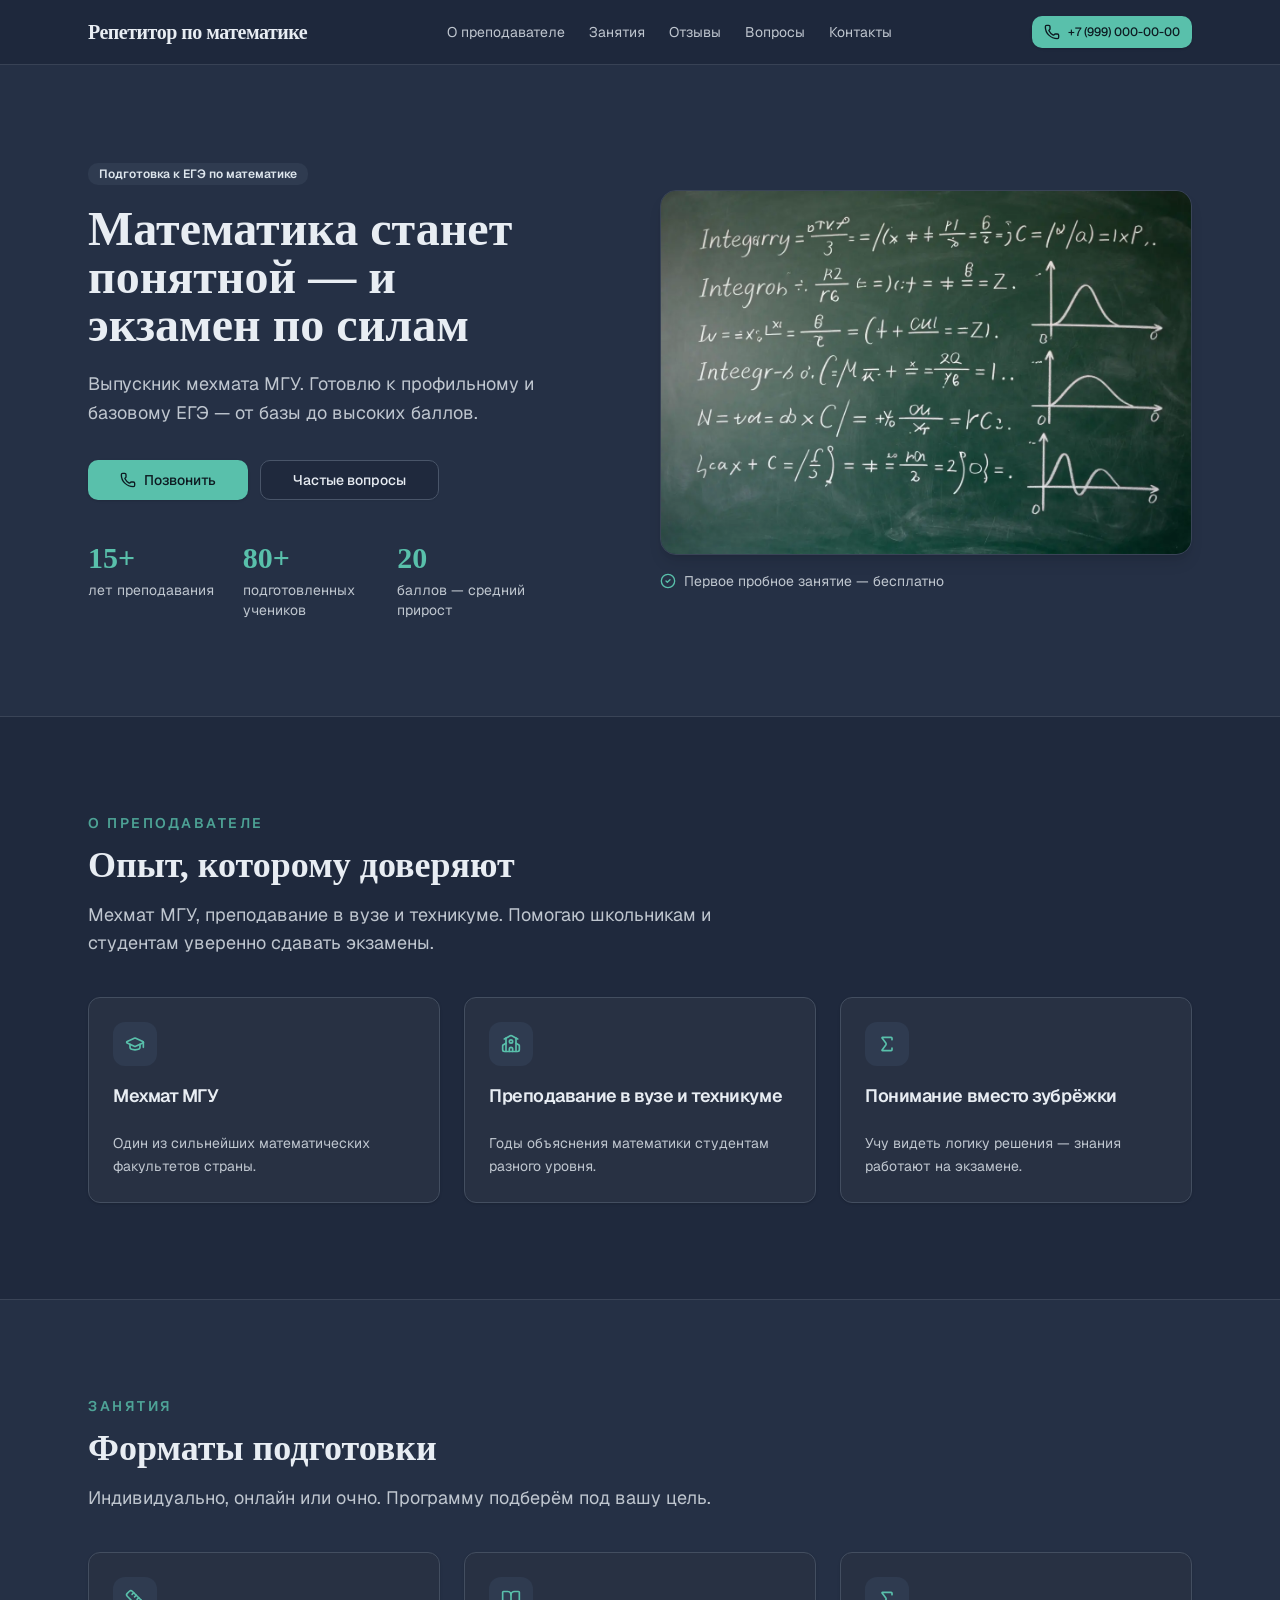
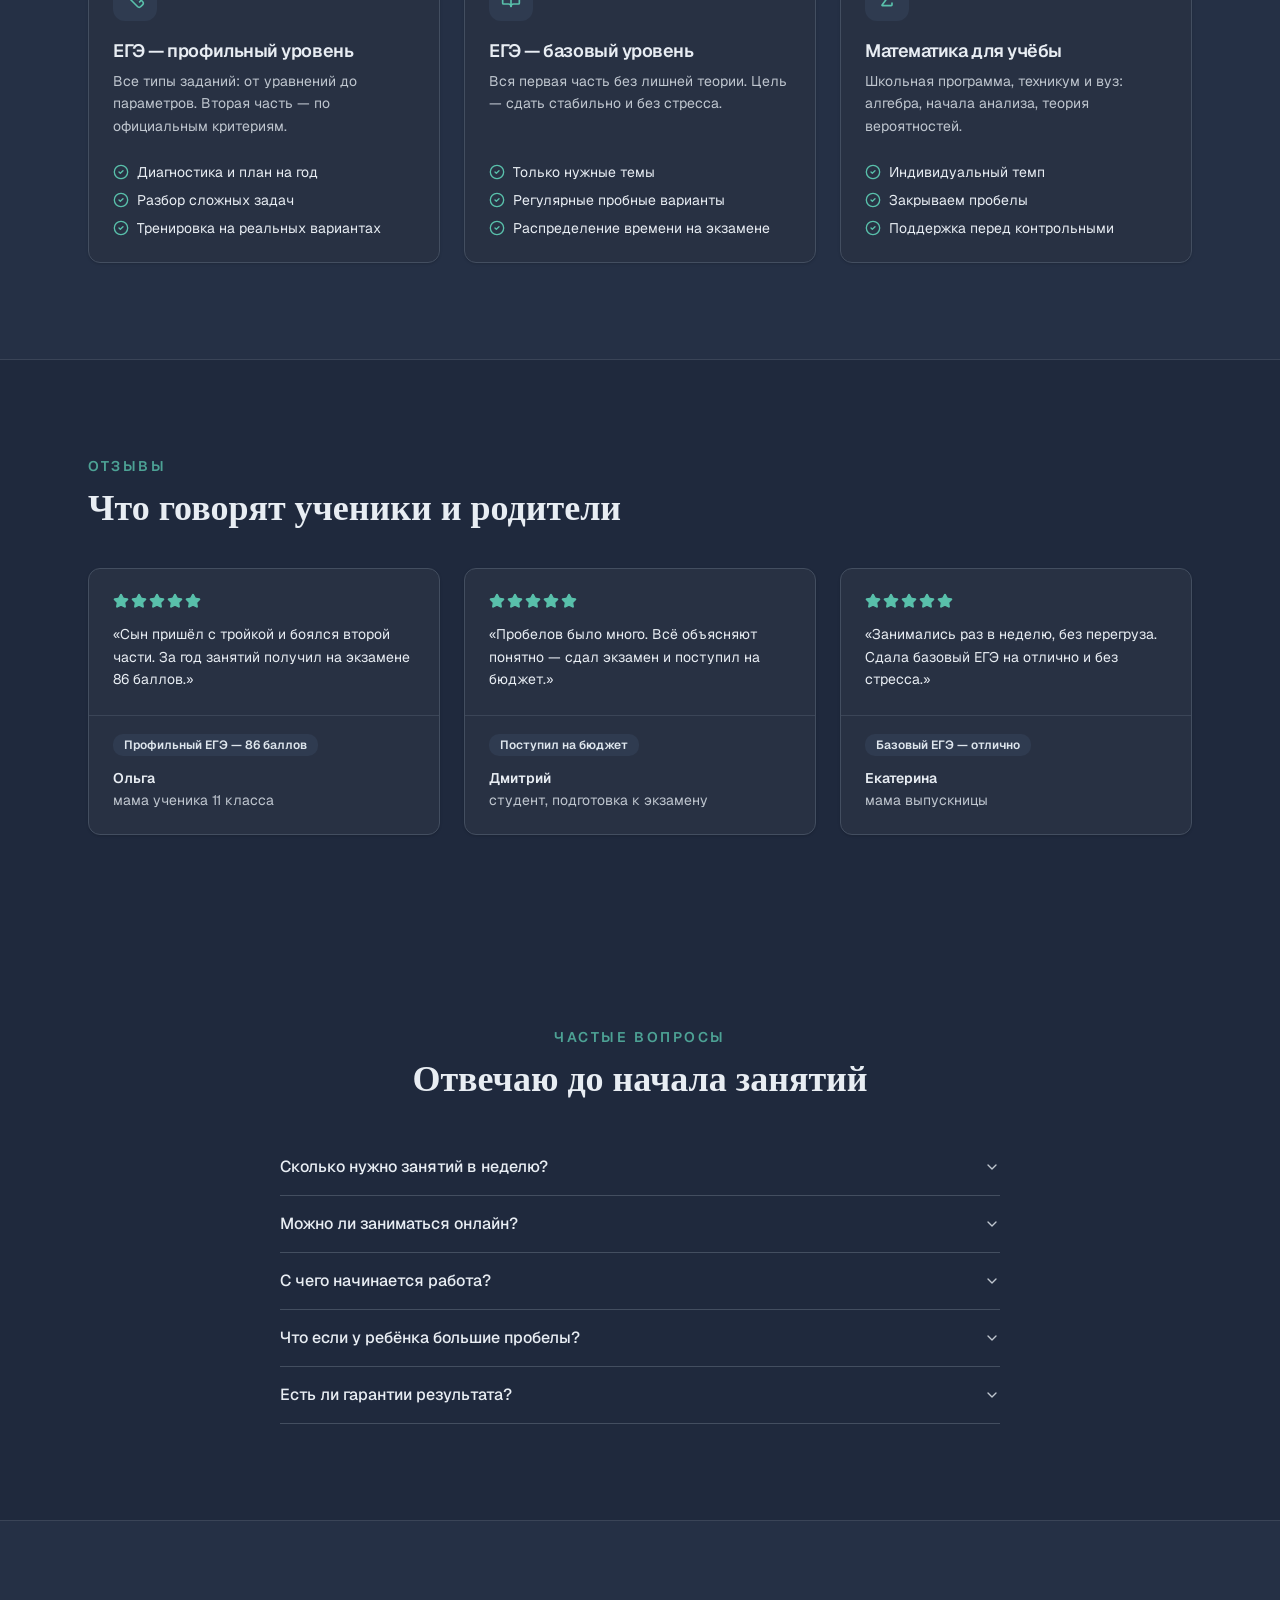
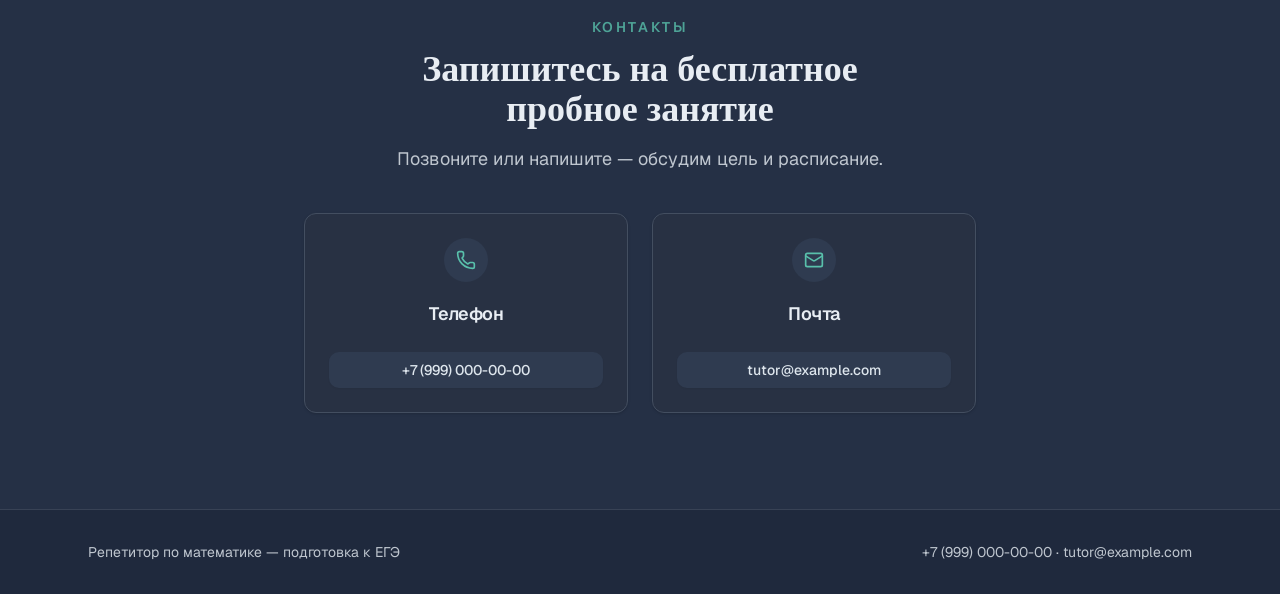
==== commit 1c0da4a8: "Add files via upload" ====
--- a/index.html
+++ b/index.html
@@ -1 +1 @@
-<!DOCTYPE html><html lang="ru"><head><meta charSet="utf-8"/><meta name="viewport" content="width=device-width, initial-scale=1"/><link rel="preload" href="/GeistMono_Variable.p.1216mhqx6y_is.woff2" as="font" crossorigin="" type="font/woff2"/><link rel="preload" href="/Geist_Variable-s.p.06.f0v_2js29o.woff2" as="font" crossorigin="" type="font/woff2"/><link rel="preload" as="image" href="/hero-chalkboard.webp"/><link rel="stylesheet" href="/0r0egv6nib7p3.css" data-precedence="next"/><link rel="preload" as="script" fetchPriority="low" href="/0ursk~c~2p0vl.js"/><script src="/0pjq-hlddzx4h.js" async=""></script><script src="/0h4bq73pogmtb.js" async=""></script><script src="/turbopack-0ztgw3da7v7m5.js" async=""></script><script src="/0q~utj~.wn8n8.js" async=""></script><script src="/0d3tkj33oycf2.js" async=""></script><script src="/0tqfc6av2eel5.js" async=""></script><meta name="next-size-adjust" content=""/><title>Репетитор по математике — подготовка к ЕГЭ</title><meta name="description" content="Подготовка к профильному и базовому ЕГЭ по математике. Выпускник мехмата МГУ, многолетний стаж преподавания в вузе и техникуме. Индивидуальная программа, онлайн и очно."/><script src="/03~yq9q893hmn.js" noModule=""></script></head><body class="min-h-screen bg-background font-sans antialiased geistsans_d5a4f12f-module__Ur3q_a__variable geistmono_157ca88a-module__iaM1Ya__variable"><div hidden=""><!--$--><!--/$--></div><script>((a,b,c,d,e,f,g,h)=>{let i=document.documentElement,j=["light","dark"];function k(b){var c;(Array.isArray(a)?a:[a]).forEach(a=>{let c="class"===a,d=c&&f?e.map(a=>f[a]||a):e;c?(i.classList.remove(...d),i.classList.add(f&&f[b]?f[b]:b)):i.setAttribute(a,b)}),c=b,h&&j.includes(c)&&(i.style.colorScheme=c)}if(d)k(d);else try{let a=localStorage.getItem(b)||c,d=g&&"system"===a?window.matchMedia("(prefers-color-scheme: dark)").matches?"dark":"light":a;k(d)}catch(a){}})("class","theme","system",null,["light","dark"],null,true,true)</script><div id="top" class="flex min-h-screen flex-col"><header class="sticky top-0 z-40 border-b border-border/70 bg-background/85 backdrop-blur"><div class="mx-auto flex h-16 w-full max-w-6xl items-center justify-between gap-4 px-4 sm:px-6"><a href="#top" class="font-display text-lg font-bold tracking-tight sm:text-xl">Репетитор по математике</a><nav class="hidden items-center gap-6 text-sm text-muted-foreground md:flex"><a href="#about" class="transition-colors hover:text-foreground">О преподавателе</a><a href="#lessons" class="transition-colors hover:text-foreground">Занятия</a><a href="#reviews" class="transition-colors hover:text-foreground">Отзывы</a><a href="#faq" class="transition-colors hover:text-foreground">Вопросы</a><a href="#contacts" class="transition-colors hover:text-foreground">Контакты</a></nav><a href="tel:+79990000000" class="items-center justify-center gap-2 whitespace-nowrap font-medium transition-colors focus-visible:outline-none focus-visible:ring-1 focus-visible:ring-ring disabled:pointer-events-none disabled:opacity-50 [&amp;_svg]:pointer-events-none [&amp;_svg]:size-4 [&amp;_svg]:shrink-0 bg-primary text-primary-foreground shadow hover:bg-primary/90 h-8 rounded-md px-3 text-xs hidden sm:inline-flex"><svg xmlns="http://www.w3.org/2000/svg" width="24" height="24" viewBox="0 0 24 24" fill="none" stroke="currentColor" stroke-width="2" stroke-linecap="round" stroke-linejoin="round" class="lucide lucide-phone" aria-hidden="true"><path d="M13.832 16.568a1 1 0 0 0 1.213-.303l.355-.465A2 2 0 0 1 17 15h3a2 2 0 0 1 2 2v3a2 2 0 0 1-2 2A18 18 0 0 1 2 4a2 2 0 0 1 2-2h3a2 2 0 0 1 2 2v3a2 2 0 0 1-.8 1.6l-.468.351a1 1 0 0 0-.292 1.233 14 14 0 0 0 6.392 6.384"></path></svg>+7 (999) 000-00-00</a><a href="#contacts" class="inline-flex items-center justify-center gap-2 whitespace-nowrap font-medium transition-colors focus-visible:outline-none focus-visible:ring-1 focus-visible:ring-ring disabled:pointer-events-none disabled:opacity-50 [&amp;_svg]:pointer-events-none [&amp;_svg]:size-4 [&amp;_svg]:shrink-0 bg-primary text-primary-foreground shadow hover:bg-primary/90 h-8 rounded-md px-3 text-xs sm:hidden">Связаться</a></div></header><main class="flex-1"><section class="border-b border-border/70 bg-secondary/40"><div class="mx-auto grid w-full max-w-6xl items-center gap-10 px-4 py-16 sm:px-6 lg:grid-cols-2 lg:py-24"><div><div class="inline-flex items-center rounded-md border px-2.5 py-0.5 text-xs font-semibold transition-colors focus:outline-none focus:ring-2 focus:ring-ring focus:ring-offset-2 border-transparent bg-secondary text-secondary-foreground hover:bg-secondary/80 mb-5">Подготовка к ЕГЭ по математике</div><h1 class="font-display text-4xl font-bold leading-tight text-balance sm:text-5xl">Математика станет понятной — и экзамен по силам</h1><p class="mt-5 max-w-xl text-lg leading-relaxed text-muted-foreground">Выпускник мехмата МГУ с многолетним преподавательским стажем. Готовлю к профильному и базовому ЕГЭ: от пробелов в базе до высоких баллов во второй части.</p><div class="mt-8 flex flex-wrap items-center gap-3"><a href="tel:+79990000000" class="inline-flex items-center justify-center gap-2 whitespace-nowrap text-sm font-medium transition-colors focus-visible:outline-none focus-visible:ring-1 focus-visible:ring-ring disabled:pointer-events-none disabled:opacity-50 [&amp;_svg]:pointer-events-none [&amp;_svg]:size-4 [&amp;_svg]:shrink-0 bg-primary text-primary-foreground shadow hover:bg-primary/90 h-10 rounded-md px-8"><svg xmlns="http://www.w3.org/2000/svg" width="24" height="24" viewBox="0 0 24 24" fill="none" stroke="currentColor" stroke-width="2" stroke-linecap="round" stroke-linejoin="round" class="lucide lucide-phone" aria-hidden="true"><path d="M13.832 16.568a1 1 0 0 0 1.213-.303l.355-.465A2 2 0 0 1 17 15h3a2 2 0 0 1 2 2v3a2 2 0 0 1-2 2A18 18 0 0 1 2 4a2 2 0 0 1 2-2h3a2 2 0 0 1 2 2v3a2 2 0 0 1-.8 1.6l-.468.351a1 1 0 0 0-.292 1.233 14 14 0 0 0 6.392 6.384"></path></svg>Позвонить</a><a href="#faq" class="inline-flex items-center justify-center gap-2 whitespace-nowrap text-sm font-medium transition-colors focus-visible:outline-none focus-visible:ring-1 focus-visible:ring-ring disabled:pointer-events-none disabled:opacity-50 [&amp;_svg]:pointer-events-none [&amp;_svg]:size-4 [&amp;_svg]:shrink-0 border border-input bg-background shadow-sm hover:bg-accent hover:text-accent-foreground h-10 rounded-md px-8">Частые вопросы</a></div><dl class="mt-10 grid max-w-md grid-cols-3 gap-4"><div><dt class="sr-only">лет преподавания</dt><dd><span class="font-display block text-2xl font-bold text-primary sm:text-3xl">15+</span><span class="mt-1 block text-xs leading-snug text-muted-foreground sm:text-sm">лет преподавания</span></dd></div><div><dt class="sr-only">подготовленных учеников</dt><dd><span class="font-display block text-2xl font-bold text-primary sm:text-3xl">80+</span><span class="mt-1 block text-xs leading-snug text-muted-foreground sm:text-sm">подготовленных учеников</span></dd></div><div><dt class="sr-only">баллов — средний прирост</dt><dd><span class="font-display block text-2xl font-bold text-primary sm:text-3xl">20</span><span class="mt-1 block text-xs leading-snug text-muted-foreground sm:text-sm">баллов — средний прирост</span></dd></div></dl></div><div class="relative"><div class="overflow-hidden rounded-2xl border border-border/70 shadow-lg"><img alt="Доска с формулами на занятии по математике" width="1200" height="800" decoding="async" data-nimg="1" class="h-auto w-full" style="color:transparent" src="/hero-chalkboard.webp"/></div><div class="mt-4 flex items-center gap-2 text-sm text-muted-foreground"><svg xmlns="http://www.w3.org/2000/svg" width="24" height="24" viewBox="0 0 24 24" fill="none" stroke="currentColor" stroke-width="2" stroke-linecap="round" stroke-linejoin="round" class="lucide lucide-circle-check h-4 w-4 text-primary" aria-hidden="true"><circle cx="12" cy="12" r="10"></circle><path d="m9 12 2 2 4-4"></path></svg>Первое пробное занятие — бесплатно</div></div></div></section><section id="about" class="scroll-mt-20 py-16 lg:py-24"><div class="mx-auto w-full max-w-6xl px-4 sm:px-6"><div class="max-w-2xl"><p class="text-sm font-semibold uppercase tracking-[0.18em] text-primary/80">О преподавателе</p><h2 class="font-display mt-3 text-3xl font-bold leading-tight text-balance sm:text-4xl">Опыт, которому доверяют родители и университеты</h2><p class="mt-4 text-base leading-relaxed text-muted-foreground sm:text-lg">Занимаюсь математикой профессионально всю жизнь: образование — механико-математический факультет МГУ, преподавал в вузе и техникуме. Теперь помогаю школьникам и студентам сдавать экзамены уверенно.</p></div><div class="mt-10 grid gap-6 md:grid-cols-3"><div class="rounded-xl border bg-card text-card-foreground shadow"><div class="flex flex-col space-y-1.5 p-6"><div class="mb-3 flex h-11 w-11 items-center justify-center rounded-lg bg-secondary text-primary"><svg xmlns="http://www.w3.org/2000/svg" width="24" height="24" viewBox="0 0 24 24" fill="none" stroke="currentColor" stroke-width="2" stroke-linecap="round" stroke-linejoin="round" class="lucide lucide-graduation-cap h-5 w-5" aria-hidden="true"><path d="M21.42 10.922a1 1 0 0 0-.019-1.838L12.83 5.18a2 2 0 0 0-1.66 0L2.6 9.08a1 1 0 0 0 0 1.832l8.57 3.908a2 2 0 0 0 1.66 0z"></path><path d="M22 10v6"></path><path d="M6 12.5V16a6 3 0 0 0 12 0v-3.5"></path></svg></div><div class="font-semibold tracking-tight text-lg leading-snug">МГУ, механико-математический факультет</div></div><div class="p-6 pt-0 text-sm leading-relaxed text-muted-foreground">Фундаментальное математическое образование одного из сильнейших факультетов страны.</div></div><div class="rounded-xl border bg-card text-card-foreground shadow"><div class="flex flex-col space-y-1.5 p-6"><div class="mb-3 flex h-11 w-11 items-center justify-center rounded-lg bg-secondary text-primary"><svg xmlns="http://www.w3.org/2000/svg" width="24" height="24" viewBox="0 0 24 24" fill="none" stroke="currentColor" stroke-width="2" stroke-linecap="round" stroke-linejoin="round" class="lucide lucide-school h-5 w-5" aria-hidden="true"><path d="M14 21v-3a2 2 0 0 0-4 0v3"></path><path d="M18 5v16"></path><path d="m4 6 7.106-3.79a2 2 0 0 1 1.788 0L20 6"></path><path d="m6 11-3.52 2.147a1 1 0 0 0-.48.854V19a2 2 0 0 0 2 2h16a2 2 0 0 0 2-2v-5a1 1 0 0 0-.48-.853L18 11"></path><path d="M6 5v16"></path><circle cx="12" cy="9" r="2"></circle></svg></div><div class="font-semibold tracking-tight text-lg leading-snug">Преподавание в вузе и техникуме</div></div><div class="p-6 pt-0 text-sm leading-relaxed text-muted-foreground">Многолетний опыт объяснения математики студентам разного уровня подготовки.</div></div><div class="rounded-xl border bg-card text-card-foreground shadow"><div class="flex flex-col space-y-1.5 p-6"><div class="mb-3 flex h-11 w-11 items-center justify-center rounded-lg bg-secondary text-primary"><svg xmlns="http://www.w3.org/2000/svg" width="24" height="24" viewBox="0 0 24 24" fill="none" stroke="currentColor" stroke-width="2" stroke-linecap="round" stroke-linejoin="round" class="lucide lucide-sigma h-5 w-5" aria-hidden="true"><path d="M18 7V5a1 1 0 0 0-1-1H6.5a.5.5 0 0 0-.4.8l4.5 6a2 2 0 0 1 0 2.4l-4.5 6a.5.5 0 0 0 .4.8H17a1 1 0 0 0 1-1v-2"></path></svg></div><div class="font-semibold tracking-tight text-lg leading-snug">Понимание вместо зубрёжки</div></div><div class="p-6 pt-0 text-sm leading-relaxed text-muted-foreground">Учу видеть логику решения, поэтому знания сохраняются и работают на экзамене.</div></div></div></div></section><section id="lessons" class="scroll-mt-20 border-y border-border/70 bg-secondary/40 py-16 lg:py-24"><div class="mx-auto w-full max-w-6xl px-4 sm:px-6"><div class="max-w-2xl"><p class="text-sm font-semibold uppercase tracking-[0.18em] text-primary/80">Занятия</p><h2 class="font-display mt-3 text-3xl font-bold leading-tight text-balance sm:text-4xl">Форматы подготовки</h2><p class="mt-4 text-base leading-relaxed text-muted-foreground sm:text-lg">Индивидуальные занятия онлайн или очно. На первом занятии выбираем программу под вашу цель и срок.</p></div><div class="mt-10 grid gap-6 lg:grid-cols-3"><div class="rounded-xl border bg-card text-card-foreground shadow flex flex-col"><div class="flex flex-col space-y-1.5 p-6"><div class="mb-3 flex h-11 w-11 items-center justify-center rounded-lg bg-secondary text-primary"><svg xmlns="http://www.w3.org/2000/svg" width="24" height="24" viewBox="0 0 24 24" fill="none" stroke="currentColor" stroke-width="2" stroke-linecap="round" stroke-linejoin="round" class="lucide lucide-ruler h-5 w-5" aria-hidden="true"><path d="M21.3 15.3a2.4 2.4 0 0 1 0 3.4l-2.6 2.6a2.4 2.4 0 0 1-3.4 0L2.7 8.7a2.41 2.41 0 0 1 0-3.4l2.6-2.6a2.41 2.41 0 0 1 3.4 0Z"></path><path d="m14.5 12.5 2-2"></path><path d="m11.5 9.5 2-2"></path><path d="m8.5 6.5 2-2"></path><path d="m17.5 15.5 2-2"></path></svg></div><div class="font-semibold tracking-tight text-lg leading-snug">ЕГЭ — профильный уровень</div><div class="text-muted-foreground text-sm leading-relaxed">Полный разбор всех типов заданий: от простых уравнений до параметров и экономических задач. Отработка второй части по официальным критериям.</div></div><div class="p-6 pt-0 mt-auto"><ul class="space-y-2 text-sm"><li class="flex items-start gap-2"><svg xmlns="http://www.w3.org/2000/svg" width="24" height="24" viewBox="0 0 24 24" fill="none" stroke="currentColor" stroke-width="2" stroke-linecap="round" stroke-linejoin="round" class="lucide lucide-circle-check mt-0.5 h-4 w-4 shrink-0 text-primary" aria-hidden="true"><circle cx="12" cy="12" r="10"></circle><path d="m9 12 2 2 4-4"></path></svg><span>Диагностика и план на весь год</span></li><li class="flex items-start gap-2"><svg xmlns="http://www.w3.org/2000/svg" width="24" height="24" viewBox="0 0 24 24" fill="none" stroke="currentColor" stroke-width="2" stroke-linecap="round" stroke-linejoin="round" class="lucide lucide-circle-check mt-0.5 h-4 w-4 shrink-0 text-primary" aria-hidden="true"><circle cx="12" cy="12" r="10"></circle><path d="m9 12 2 2 4-4"></path></svg><span>Разбор задач повышенной сложности</span></li><li class="flex items-start gap-2"><svg xmlns="http://www.w3.org/2000/svg" width="24" height="24" viewBox="0 0 24 24" fill="none" stroke="currentColor" stroke-width="2" stroke-linecap="round" stroke-linejoin="round" class="lucide lucide-circle-check mt-0.5 h-4 w-4 shrink-0 text-primary" aria-hidden="true"><circle cx="12" cy="12" r="10"></circle><path d="m9 12 2 2 4-4"></path></svg><span>Тренировка по вариантам прошлых лет</span></li></ul></div></div><div class="rounded-xl border bg-card text-card-foreground shadow flex flex-col"><div class="flex flex-col space-y-1.5 p-6"><div class="mb-3 flex h-11 w-11 items-center justify-center rounded-lg bg-secondary text-primary"><svg xmlns="http://www.w3.org/2000/svg" width="24" height="24" viewBox="0 0 24 24" fill="none" stroke="currentColor" stroke-width="2" stroke-linecap="round" stroke-linejoin="round" class="lucide lucide-book-open h-5 w-5" aria-hidden="true"><path d="M12 7v14"></path><path d="M3 18a1 1 0 0 1-1-1V4a1 1 0 0 1 1-1h5a4 4 0 0 1 4 4 4 4 0 0 1 4-4h5a1 1 0 0 1 1 1v13a1 1 0 0 1-1 1h-6a3 3 0 0 0-3 3 3 3 0 0 0-3-3z"></path></svg></div><div class="font-semibold tracking-tight text-lg leading-snug">ЕГЭ — базовый уровень</div><div class="text-muted-foreground text-sm leading-relaxed">Уверенное решение всей первой части без лишней теории. Цель — сдать экзамен стабильно и без стресса.</div></div><div class="p-6 pt-0 mt-auto"><ul class="space-y-2 text-sm"><li class="flex items-start gap-2"><svg xmlns="http://www.w3.org/2000/svg" width="24" height="24" viewBox="0 0 24 24" fill="none" stroke="currentColor" stroke-width="2" stroke-linecap="round" stroke-linejoin="round" class="lucide lucide-circle-check mt-0.5 h-4 w-4 shrink-0 text-primary" aria-hidden="true"><circle cx="12" cy="12" r="10"></circle><path d="m9 12 2 2 4-4"></path></svg><span>Только необходимые темы</span></li><li class="flex items-start gap-2"><svg xmlns="http://www.w3.org/2000/svg" width="24" height="24" viewBox="0 0 24 24" fill="none" stroke="currentColor" stroke-width="2" stroke-linecap="round" stroke-linejoin="round" class="lucide lucide-circle-check mt-0.5 h-4 w-4 shrink-0 text-primary" aria-hidden="true"><circle cx="12" cy="12" r="10"></circle><path d="m9 12 2 2 4-4"></path></svg><span>Регулярные пробные варианты</span></li><li class="flex items-start gap-2"><svg xmlns="http://www.w3.org/2000/svg" width="24" height="24" viewBox="0 0 24 24" fill="none" stroke="currentColor" stroke-width="2" stroke-linecap="round" stroke-linejoin="round" class="lucide lucide-circle-check mt-0.5 h-4 w-4 shrink-0 text-primary" aria-hidden="true"><circle cx="12" cy="12" r="10"></circle><path d="m9 12 2 2 4-4"></path></svg><span>Тактика распределения времени</span></li></ul></div></div><div class="rounded-xl border bg-card text-card-foreground shadow flex flex-col"><div class="flex flex-col space-y-1.5 p-6"><div class="mb-3 flex h-11 w-11 items-center justify-center rounded-lg bg-secondary text-primary"><svg xmlns="http://www.w3.org/2000/svg" width="24" height="24" viewBox="0 0 24 24" fill="none" stroke="currentColor" stroke-width="2" stroke-linecap="round" stroke-linejoin="round" class="lucide lucide-sigma h-5 w-5" aria-hidden="true"><path d="M18 7V5a1 1 0 0 0-1-1H6.5a.5.5 0 0 0-.4.8l4.5 6a2 2 0 0 1 0 2.4l-4.5 6a.5.5 0 0 0 .4.8H17a1 1 0 0 0 1-1v-2"></path></svg></div><div class="font-semibold tracking-tight text-lg leading-snug">Математика для учёбы</div><div class="text-muted-foreground text-sm leading-relaxed">Подтягивание школьной программы, помощь с техникумом и вузом: алгебра, начала анализа, теория вероятностей.</div></div><div class="p-6 pt-0 mt-auto"><ul class="space-y-2 text-sm"><li class="flex items-start gap-2"><svg xmlns="http://www.w3.org/2000/svg" width="24" height="24" viewBox="0 0 24 24" fill="none" stroke="currentColor" stroke-width="2" stroke-linecap="round" stroke-linejoin="round" class="lucide lucide-circle-check mt-0.5 h-4 w-4 shrink-0 text-primary" aria-hidden="true"><circle cx="12" cy="12" r="10"></circle><path d="m9 12 2 2 4-4"></path></svg><span>Индивидуальный темп</span></li><li class="flex items-start gap-2"><svg xmlns="http://www.w3.org/2000/svg" width="24" height="24" viewBox="0 0 24 24" fill="none" stroke="currentColor" stroke-width="2" stroke-linecap="round" stroke-linejoin="round" class="lucide lucide-circle-check mt-0.5 h-4 w-4 shrink-0 text-primary" aria-hidden="true"><circle cx="12" cy="12" r="10"></circle><path d="m9 12 2 2 4-4"></path></svg><span>Закрытие пробелов</span></li><li class="flex items-start gap-2"><svg xmlns="http://www.w3.org/2000/svg" width="24" height="24" viewBox="0 0 24 24" fill="none" stroke="currentColor" stroke-width="2" stroke-linecap="round" stroke-linejoin="round" class="lucide lucide-circle-check mt-0.5 h-4 w-4 shrink-0 text-primary" aria-hidden="true"><circle cx="12" cy="12" r="10"></circle><path d="m9 12 2 2 4-4"></path></svg><span>Поддержка перед контрольными</span></li></ul></div></div></div></div></section><section id="reviews" class="scroll-mt-20 py-16 lg:py-24"><div class="mx-auto w-full max-w-6xl px-4 sm:px-6"><div class="max-w-2xl"><p class="text-sm font-semibold uppercase tracking-[0.18em] text-primary/80">Отзывы</p><h2 class="font-display mt-3 text-3xl font-bold leading-tight text-balance sm:text-4xl">Что говорят ученики и родители</h2><p class="mt-4 text-base leading-relaxed text-muted-foreground sm:text-lg">Подборка отзывов о подготовке к экзаменам и занятиях по математике.</p></div><div class="mt-10 grid gap-6 lg:grid-cols-3"><div class="rounded-xl border bg-card text-card-foreground shadow flex flex-col"><div class="flex flex-col space-y-1.5 p-6"><div class="flex gap-0.5" role="img" aria-label="Оценка: 5 из 5"><svg xmlns="http://www.w3.org/2000/svg" width="24" height="24" viewBox="0 0 24 24" fill="none" stroke="currentColor" stroke-width="2" stroke-linecap="round" stroke-linejoin="round" class="lucide lucide-star h-4 w-4 fill-primary text-primary" aria-hidden="true"><path d="M11.525 2.295a.53.53 0 0 1 .95 0l2.31 4.679a2.123 2.123 0 0 0 1.595 1.16l5.166.756a.53.53 0 0 1 .294.904l-3.736 3.638a2.123 2.123 0 0 0-.611 1.878l.882 5.14a.53.53 0 0 1-.771.56l-4.618-2.428a2.122 2.122 0 0 0-1.973 0L6.396 21.01a.53.53 0 0 1-.77-.56l.881-5.139a2.122 2.122 0 0 0-.611-1.879L2.16 9.795a.53.53 0 0 1 .294-.906l5.165-.755a2.122 2.122 0 0 0 1.597-1.16z"></path></svg><svg xmlns="http://www.w3.org/2000/svg" width="24" height="24" viewBox="0 0 24 24" fill="none" stroke="currentColor" stroke-width="2" stroke-linecap="round" stroke-linejoin="round" class="lucide lucide-star h-4 w-4 fill-primary text-primary" aria-hidden="true"><path d="M11.525 2.295a.53.53 0 0 1 .95 0l2.31 4.679a2.123 2.123 0 0 0 1.595 1.16l5.166.756a.53.53 0 0 1 .294.904l-3.736 3.638a2.123 2.123 0 0 0-.611 1.878l.882 5.14a.53.53 0 0 1-.771.56l-4.618-2.428a2.122 2.122 0 0 0-1.973 0L6.396 21.01a.53.53 0 0 1-.77-.56l.881-5.139a2.122 2.122 0 0 0-.611-1.879L2.16 9.795a.53.53 0 0 1 .294-.906l5.165-.755a2.122 2.122 0 0 0 1.597-1.16z"></path></svg><svg xmlns="http://www.w3.org/2000/svg" width="24" height="24" viewBox="0 0 24 24" fill="none" stroke="currentColor" stroke-width="2" stroke-linecap="round" stroke-linejoin="round" class="lucide lucide-star h-4 w-4 fill-primary text-primary" aria-hidden="true"><path d="M11.525 2.295a.53.53 0 0 1 .95 0l2.31 4.679a2.123 2.123 0 0 0 1.595 1.16l5.166.756a.53.53 0 0 1 .294.904l-3.736 3.638a2.123 2.123 0 0 0-.611 1.878l.882 5.14a.53.53 0 0 1-.771.56l-4.618-2.428a2.122 2.122 0 0 0-1.973 0L6.396 21.01a.53.53 0 0 1-.77-.56l.881-5.139a2.122 2.122 0 0 0-.611-1.879L2.16 9.795a.53.53 0 0 1 .294-.906l5.165-.755a2.122 2.122 0 0 0 1.597-1.16z"></path></svg><svg xmlns="http://www.w3.org/2000/svg" width="24" height="24" viewBox="0 0 24 24" fill="none" stroke="currentColor" stroke-width="2" stroke-linecap="round" stroke-linejoin="round" class="lucide lucide-star h-4 w-4 fill-primary text-primary" aria-hidden="true"><path d="M11.525 2.295a.53.53 0 0 1 .95 0l2.31 4.679a2.123 2.123 0 0 0 1.595 1.16l5.166.756a.53.53 0 0 1 .294.904l-3.736 3.638a2.123 2.123 0 0 0-.611 1.878l.882 5.14a.53.53 0 0 1-.771.56l-4.618-2.428a2.122 2.122 0 0 0-1.973 0L6.396 21.01a.53.53 0 0 1-.77-.56l.881-5.139a2.122 2.122 0 0 0-.611-1.879L2.16 9.795a.53.53 0 0 1 .294-.906l5.165-.755a2.122 2.122 0 0 0 1.597-1.16z"></path></svg><svg xmlns="http://www.w3.org/2000/svg" width="24" height="24" viewBox="0 0 24 24" fill="none" stroke="currentColor" stroke-width="2" stroke-linecap="round" stroke-linejoin="round" class="lucide lucide-star h-4 w-4 fill-primary text-primary" aria-hidden="true"><path d="M11.525 2.295a.53.53 0 0 1 .95 0l2.31 4.679a2.123 2.123 0 0 0 1.595 1.16l5.166.756a.53.53 0 0 1 .294.904l-3.736 3.638a2.123 2.123 0 0 0-.611 1.878l.882 5.14a.53.53 0 0 1-.771.56l-4.618-2.428a2.122 2.122 0 0 0-1.973 0L6.396 21.01a.53.53 0 0 1-.77-.56l.881-5.139a2.122 2.122 0 0 0-.611-1.879L2.16 9.795a.53.53 0 0 1 .294-.906l5.165-.755a2.122 2.122 0 0 0 1.597-1.16z"></path></svg></div><blockquote class="pt-2 text-sm leading-relaxed">«<!-- -->Занимались весь учебный год: сын пришёл с тройкой и боялся даже пробовать вторую часть. На экзамене получил 86 баллов — спасибо за спокойствие и понятные объяснения.<!-- -->»</blockquote></div><div class="p-6 mt-auto border-t border-border/70 pt-4"><div class="inline-flex items-center rounded-md border px-2.5 py-0.5 text-xs font-semibold transition-colors focus:outline-none focus:ring-2 focus:ring-ring focus:ring-offset-2 border-transparent bg-secondary text-secondary-foreground hover:bg-secondary/80 mb-3">Профильный ЕГЭ — 86 баллов</div><p class="text-sm font-semibold">Ольга</p><p class="mt-0.5 text-sm text-muted-foreground">мама ученика 11 класса</p></div></div><div class="rounded-xl border bg-card text-card-foreground shadow flex flex-col"><div class="flex flex-col space-y-1.5 p-6"><div class="flex gap-0.5" role="img" aria-label="Оценка: 5 из 5"><svg xmlns="http://www.w3.org/2000/svg" width="24" height="24" viewBox="0 0 24 24" fill="none" stroke="currentColor" stroke-width="2" stroke-linecap="round" stroke-linejoin="round" class="lucide lucide-star h-4 w-4 fill-primary text-primary" aria-hidden="true"><path d="M11.525 2.295a.53.53 0 0 1 .95 0l2.31 4.679a2.123 2.123 0 0 0 1.595 1.16l5.166.756a.53.53 0 0 1 .294.904l-3.736 3.638a2.123 2.123 0 0 0-.611 1.878l.882 5.14a.53.53 0 0 1-.771.56l-4.618-2.428a2.122 2.122 0 0 0-1.973 0L6.396 21.01a.53.53 0 0 1-.77-.56l.881-5.139a2.122 2.122 0 0 0-.611-1.879L2.16 9.795a.53.53 0 0 1 .294-.906l5.165-.755a2.122 2.122 0 0 0 1.597-1.16z"></path></svg><svg xmlns="http://www.w3.org/2000/svg" width="24" height="24" viewBox="0 0 24 24" fill="none" stroke="currentColor" stroke-width="2" stroke-linecap="round" stroke-linejoin="round" class="lucide lucide-star h-4 w-4 fill-primary text-primary" aria-hidden="true"><path d="M11.525 2.295a.53.53 0 0 1 .95 0l2.31 4.679a2.123 2.123 0 0 0 1.595 1.16l5.166.756a.53.53 0 0 1 .294.904l-3.736 3.638a2.123 2.123 0 0 0-.611 1.878l.882 5.14a.53.53 0 0 1-.771.56l-4.618-2.428a2.122 2.122 0 0 0-1.973 0L6.396 21.01a.53.53 0 0 1-.77-.56l.881-5.139a2.122 2.122 0 0 0-.611-1.879L2.16 9.795a.53.53 0 0 1 .294-.906l5.165-.755a2.122 2.122 0 0 0 1.597-1.16z"></path></svg><svg xmlns="http://www.w3.org/2000/svg" width="24" height="24" viewBox="0 0 24 24" fill="none" stroke="currentColor" stroke-width="2" stroke-linecap="round" stroke-linejoin="round" class="lucide lucide-star h-4 w-4 fill-primary text-primary" aria-hidden="true"><path d="M11.525 2.295a.53.53 0 0 1 .95 0l2.31 4.679a2.123 2.123 0 0 0 1.595 1.16l5.166.756a.53.53 0 0 1 .294.904l-3.736 3.638a2.123 2.123 0 0 0-.611 1.878l.882 5.14a.53.53 0 0 1-.771.56l-4.618-2.428a2.122 2.122 0 0 0-1.973 0L6.396 21.01a.53.53 0 0 1-.77-.56l.881-5.139a2.122 2.122 0 0 0-.611-1.879L2.16 9.795a.53.53 0 0 1 .294-.906l5.165-.755a2.122 2.122 0 0 0 1.597-1.16z"></path></svg><svg xmlns="http://www.w3.org/2000/svg" width="24" height="24" viewBox="0 0 24 24" fill="none" stroke="currentColor" stroke-width="2" stroke-linecap="round" stroke-linejoin="round" class="lucide lucide-star h-4 w-4 fill-primary text-primary" aria-hidden="true"><path d="M11.525 2.295a.53.53 0 0 1 .95 0l2.31 4.679a2.123 2.123 0 0 0 1.595 1.16l5.166.756a.53.53 0 0 1 .294.904l-3.736 3.638a2.123 2.123 0 0 0-.611 1.878l.882 5.14a.53.53 0 0 1-.771.56l-4.618-2.428a2.122 2.122 0 0 0-1.973 0L6.396 21.01a.53.53 0 0 1-.77-.56l.881-5.139a2.122 2.122 0 0 0-.611-1.879L2.16 9.795a.53.53 0 0 1 .294-.906l5.165-.755a2.122 2.122 0 0 0 1.597-1.16z"></path></svg><svg xmlns="http://www.w3.org/2000/svg" width="24" height="24" viewBox="0 0 24 24" fill="none" stroke="currentColor" stroke-width="2" stroke-linecap="round" stroke-linejoin="round" class="lucide lucide-star h-4 w-4 fill-primary text-primary" aria-hidden="true"><path d="M11.525 2.295a.53.53 0 0 1 .95 0l2.31 4.679a2.123 2.123 0 0 0 1.595 1.16l5.166.756a.53.53 0 0 1 .294.904l-3.736 3.638a2.123 2.123 0 0 0-.611 1.878l.882 5.14a.53.53 0 0 1-.771.56l-4.618-2.428a2.122 2.122 0 0 0-1.973 0L6.396 21.01a.53.53 0 0 1-.77-.56l.881-5.139a2.122 2.122 0 0 0-.611-1.879L2.16 9.795a.53.53 0 0 1 .294-.906l5.165-.755a2.122 2.122 0 0 0 1.597-1.16z"></path></svg></div><blockquote class="pt-2 text-sm leading-relaxed">«<!-- -->После техникума оставалось много пробелов. Здесь всё объясняют так, что математика наконец складывается в целое, без лишней теории. Сдал экзамен и поступил на бюджет.<!-- -->»</blockquote></div><div class="p-6 mt-auto border-t border-border/70 pt-4"><div class="inline-flex items-center rounded-md border px-2.5 py-0.5 text-xs font-semibold transition-colors focus:outline-none focus:ring-2 focus:ring-ring focus:ring-offset-2 border-transparent bg-secondary text-secondary-foreground hover:bg-secondary/80 mb-3">Поступил на бюджет</div><p class="text-sm font-semibold">Дмитрий</p><p class="mt-0.5 text-sm text-muted-foreground">студент, подготовка к экзамену</p></div></div><div class="rounded-xl border bg-card text-card-foreground shadow flex flex-col"><div class="flex flex-col space-y-1.5 p-6"><div class="flex gap-0.5" role="img" aria-label="Оценка: 5 из 5"><svg xmlns="http://www.w3.org/2000/svg" width="24" height="24" viewBox="0 0 24 24" fill="none" stroke="currentColor" stroke-width="2" stroke-linecap="round" stroke-linejoin="round" class="lucide lucide-star h-4 w-4 fill-primary text-primary" aria-hidden="true"><path d="M11.525 2.295a.53.53 0 0 1 .95 0l2.31 4.679a2.123 2.123 0 0 0 1.595 1.16l5.166.756a.53.53 0 0 1 .294.904l-3.736 3.638a2.123 2.123 0 0 0-.611 1.878l.882 5.14a.53.53 0 0 1-.771.56l-4.618-2.428a2.122 2.122 0 0 0-1.973 0L6.396 21.01a.53.53 0 0 1-.77-.56l.881-5.139a2.122 2.122 0 0 0-.611-1.879L2.16 9.795a.53.53 0 0 1 .294-.906l5.165-.755a2.122 2.122 0 0 0 1.597-1.16z"></path></svg><svg xmlns="http://www.w3.org/2000/svg" width="24" height="24" viewBox="0 0 24 24" fill="none" stroke="currentColor" stroke-width="2" stroke-linecap="round" stroke-linejoin="round" class="lucide lucide-star h-4 w-4 fill-primary text-primary" aria-hidden="true"><path d="M11.525 2.295a.53.53 0 0 1 .95 0l2.31 4.679a2.123 2.123 0 0 0 1.595 1.16l5.166.756a.53.53 0 0 1 .294.904l-3.736 3.638a2.123 2.123 0 0 0-.611 1.878l.882 5.14a.53.53 0 0 1-.771.56l-4.618-2.428a2.122 2.122 0 0 0-1.973 0L6.396 21.01a.53.53 0 0 1-.77-.56l.881-5.139a2.122 2.122 0 0 0-.611-1.879L2.16 9.795a.53.53 0 0 1 .294-.906l5.165-.755a2.122 2.122 0 0 0 1.597-1.16z"></path></svg><svg xmlns="http://www.w3.org/2000/svg" width="24" height="24" viewBox="0 0 24 24" fill="none" stroke="currentColor" stroke-width="2" stroke-linecap="round" stroke-linejoin="round" class="lucide lucide-star h-4 w-4 fill-primary text-primary" aria-hidden="true"><path d="M11.525 2.295a.53.53 0 0 1 .95 0l2.31 4.679a2.123 2.123 0 0 0 1.595 1.16l5.166.756a.53.53 0 0 1 .294.904l-3.736 3.638a2.123 2.123 0 0 0-.611 1.878l.882 5.14a.53.53 0 0 1-.771.56l-4.618-2.428a2.122 2.122 0 0 0-1.973 0L6.396 21.01a.53.53 0 0 1-.77-.56l.881-5.139a2.122 2.122 0 0 0-.611-1.879L2.16 9.795a.53.53 0 0 1 .294-.906l5.165-.755a2.122 2.122 0 0 0 1.597-1.16z"></path></svg><svg xmlns="http://www.w3.org/2000/svg" width="24" height="24" viewBox="0 0 24 24" fill="none" stroke="currentColor" stroke-width="2" stroke-linecap="round" stroke-linejoin="round" class="lucide lucide-star h-4 w-4 fill-primary text-primary" aria-hidden="true"><path d="M11.525 2.295a.53.53 0 0 1 .95 0l2.31 4.679a2.123 2.123 0 0 0 1.595 1.16l5.166.756a.53.53 0 0 1 .294.904l-3.736 3.638a2.123 2.123 0 0 0-.611 1.878l.882 5.14a.53.53 0 0 1-.771.56l-4.618-2.428a2.122 2.122 0 0 0-1.973 0L6.396 21.01a.53.53 0 0 1-.77-.56l.881-5.139a2.122 2.122 0 0 0-.611-1.879L2.16 9.795a.53.53 0 0 1 .294-.906l5.165-.755a2.122 2.122 0 0 0 1.597-1.16z"></path></svg><svg xmlns="http://www.w3.org/2000/svg" width="24" height="24" viewBox="0 0 24 24" fill="none" stroke="currentColor" stroke-width="2" stroke-linecap="round" stroke-linejoin="round" class="lucide lucide-star h-4 w-4 fill-primary text-primary" aria-hidden="true"><path d="M11.525 2.295a.53.53 0 0 1 .95 0l2.31 4.679a2.123 2.123 0 0 0 1.595 1.16l5.166.756a.53.53 0 0 1 .294.904l-3.736 3.638a2.123 2.123 0 0 0-.611 1.878l.882 5.14a.53.53 0 0 1-.771.56l-4.618-2.428a2.122 2.122 0 0 0-1.973 0L6.396 21.01a.53.53 0 0 1-.77-.56l.881-5.139a2.122 2.122 0 0 0-.611-1.879L2.16 9.795a.53.53 0 0 1 .294-.906l5.165-.755a2.122 2.122 0 0 0 1.597-1.16z"></path></svg></div><blockquote class="pt-2 text-sm leading-relaxed">«<!-- -->Дочери нужно было уверенно сдать базовый ЕГЭ. Занимались раз в неделю, без перегруза. Сдала на отлично и, что важно, без стресса.<!-- -->»</blockquote></div><div class="p-6 mt-auto border-t border-border/70 pt-4"><div class="inline-flex items-center rounded-md border px-2.5 py-0.5 text-xs font-semibold transition-colors focus:outline-none focus:ring-2 focus:ring-ring focus:ring-offset-2 border-transparent bg-secondary text-secondary-foreground hover:bg-secondary/80 mb-3">Базовый ЕГЭ — отлично</div><p class="text-sm font-semibold">Екатерина</p><p class="mt-0.5 text-sm text-muted-foreground">мама выпускницы</p></div></div></div></div></section><section id="faq" class="scroll-mt-20 py-16 lg:py-24"><div class="mx-auto w-full max-w-3xl px-4 sm:px-6"><div class="max-w-2xl mx-auto text-center"><p class="text-sm font-semibold uppercase tracking-[0.18em] text-primary/80">Частые вопросы</p><h2 class="font-display mt-3 text-3xl font-bold leading-tight text-balance sm:text-4xl">Отвечаю до начала занятий</h2></div><div class="mt-10" data-orientation="vertical"><div data-state="closed" data-orientation="vertical" class="border-b"><h3 data-orientation="vertical" data-state="closed" class="flex"><button type="button" aria-expanded="false" data-state="closed" data-orientation="vertical" id="radix-_R_qpbtb_" class="flex flex-1 items-center justify-between py-4 transition-all hover:underline text-left [&amp;[data-state=open]&gt;svg]:rotate-180 text-base font-medium" data-radix-collection-item="">Сколько нужно занятий в неделю?<svg xmlns="http://www.w3.org/2000/svg" width="24" height="24" viewBox="0 0 24 24" fill="none" stroke="currentColor" stroke-width="2" stroke-linecap="round" stroke-linejoin="round" class="lucide lucide-chevron-down h-4 w-4 shrink-0 text-muted-foreground transition-transform duration-200" aria-hidden="true"><path d="m6 9 6 6 6-6"></path></svg></button></h3><div data-state="closed" id="radix-_R_4qpbtb_" hidden="" role="region" aria-labelledby="radix-_R_qpbtb_" data-orientation="vertical" class="overflow-hidden text-sm data-[state=closed]:animate-accordion-up data-[state=open]:animate-accordion-down" style="--radix-accordion-content-height:var(--radix-collapsible-content-height);--radix-accordion-content-width:var(--radix-collapsible-content-width)"></div></div><div data-state="closed" data-orientation="vertical" class="border-b"><h3 data-orientation="vertical" data-state="closed" class="flex"><button type="button" aria-expanded="false" data-state="closed" data-orientation="vertical" id="radix-_R_1apbtb_" class="flex flex-1 items-center justify-between py-4 transition-all hover:underline text-left [&amp;[data-state=open]&gt;svg]:rotate-180 text-base font-medium" data-radix-collection-item="">Можно ли заниматься онлайн?<svg xmlns="http://www.w3.org/2000/svg" width="24" height="24" viewBox="0 0 24 24" fill="none" stroke="currentColor" stroke-width="2" stroke-linecap="round" stroke-linejoin="round" class="lucide lucide-chevron-down h-4 w-4 shrink-0 text-muted-foreground transition-transform duration-200" aria-hidden="true"><path d="m6 9 6 6 6-6"></path></svg></button></h3><div data-state="closed" id="radix-_R_5apbtb_" hidden="" role="region" aria-labelledby="radix-_R_1apbtb_" data-orientation="vertical" class="overflow-hidden text-sm data-[state=closed]:animate-accordion-up data-[state=open]:animate-accordion-down" style="--radix-accordion-content-height:var(--radix-collapsible-content-height);--radix-accordion-content-width:var(--radix-collapsible-content-width)"></div></div><div data-state="closed" data-orientation="vertical" class="border-b"><h3 data-orientation="vertical" data-state="closed" class="flex"><button type="button" aria-expanded="false" data-state="closed" data-orientation="vertical" id="radix-_R_1qpbtb_" class="flex flex-1 items-center justify-between py-4 transition-all hover:underline text-left [&amp;[data-state=open]&gt;svg]:rotate-180 text-base font-medium" data-radix-collection-item="">С чего начинается работа?<svg xmlns="http://www.w3.org/2000/svg" width="24" height="24" viewBox="0 0 24 24" fill="none" stroke="currentColor" stroke-width="2" stroke-linecap="round" stroke-linejoin="round" class="lucide lucide-chevron-down h-4 w-4 shrink-0 text-muted-foreground transition-transform duration-200" aria-hidden="true"><path d="m6 9 6 6 6-6"></path></svg></button></h3><div data-state="closed" id="radix-_R_5qpbtb_" hidden="" role="region" aria-labelledby="radix-_R_1qpbtb_" data-orientation="vertical" class="overflow-hidden text-sm data-[state=closed]:animate-accordion-up data-[state=open]:animate-accordion-down" style="--radix-accordion-content-height:var(--radix-collapsible-content-height);--radix-accordion-content-width:var(--radix-collapsible-content-width)"></div></div><div data-state="closed" data-orientation="vertical" class="border-b"><h3 data-orientation="vertical" data-state="closed" class="flex"><button type="button" aria-expanded="false" data-state="closed" data-orientation="vertical" id="radix-_R_2apbtb_" class="flex flex-1 items-center justify-between py-4 transition-all hover:underline text-left [&amp;[data-state=open]&gt;svg]:rotate-180 text-base font-medium" data-radix-collection-item="">Что если у ребёнка большие пробелы?<svg xmlns="http://www.w3.org/2000/svg" width="24" height="24" viewBox="0 0 24 24" fill="none" stroke="currentColor" stroke-width="2" stroke-linecap="round" stroke-linejoin="round" class="lucide lucide-chevron-down h-4 w-4 shrink-0 text-muted-foreground transition-transform duration-200" aria-hidden="true"><path d="m6 9 6 6 6-6"></path></svg></button></h3><div data-state="closed" id="radix-_R_6apbtb_" hidden="" role="region" aria-labelledby="radix-_R_2apbtb_" data-orientation="vertical" class="overflow-hidden text-sm data-[state=closed]:animate-accordion-up data-[state=open]:animate-accordion-down" style="--radix-accordion-content-height:var(--radix-collapsible-content-height);--radix-accordion-content-width:var(--radix-collapsible-content-width)"></div></div><div data-state="closed" data-orientation="vertical" class="border-b"><h3 data-orientation="vertical" data-state="closed" class="flex"><button type="button" aria-expanded="false" data-state="closed" data-orientation="vertical" id="radix-_R_2qpbtb_" class="flex flex-1 items-center justify-between py-4 transition-all hover:underline text-left [&amp;[data-state=open]&gt;svg]:rotate-180 text-base font-medium" data-radix-collection-item="">Есть ли гарантии результата?<svg xmlns="http://www.w3.org/2000/svg" width="24" height="24" viewBox="0 0 24 24" fill="none" stroke="currentColor" stroke-width="2" stroke-linecap="round" stroke-linejoin="round" class="lucide lucide-chevron-down h-4 w-4 shrink-0 text-muted-foreground transition-transform duration-200" aria-hidden="true"><path d="m6 9 6 6 6-6"></path></svg></button></h3><div data-state="closed" id="radix-_R_6qpbtb_" hidden="" role="region" aria-labelledby="radix-_R_2qpbtb_" data-orientation="vertical" class="overflow-hidden text-sm data-[state=closed]:animate-accordion-up data-[state=open]:animate-accordion-down" style="--radix-accordion-content-height:var(--radix-collapsible-content-height);--radix-accordion-content-width:var(--radix-collapsible-content-width)"></div></div></div></div></section><section id="contacts" class="scroll-mt-20 border-t border-border/70 bg-secondary/40 py-16 lg:py-24"><div class="mx-auto w-full max-w-6xl px-4 sm:px-6"><div class="mx-auto max-w-2xl text-center"><div class="max-w-2xl mx-auto text-center"><p class="text-sm font-semibold uppercase tracking-[0.18em] text-primary/80">Контакты</p><h2 class="font-display mt-3 text-3xl font-bold leading-tight text-balance sm:text-4xl">Запишитесь на бесплатное пробное занятие</h2><p class="mt-4 text-base leading-relaxed text-muted-foreground sm:text-lg">Позвоните или напишите — обсудим цель, уровень и расписание. Обычно отвечаю в течение дня.</p></div></div><div class="mx-auto mt-10 grid max-w-2xl gap-6 sm:grid-cols-2"><div class="rounded-xl border bg-card text-card-foreground shadow text-center"><div class="flex flex-col space-y-1.5 p-6"><div class="mx-auto mb-3 flex h-11 w-11 items-center justify-center rounded-full bg-secondary text-primary"><svg xmlns="http://www.w3.org/2000/svg" width="24" height="24" viewBox="0 0 24 24" fill="none" stroke="currentColor" stroke-width="2" stroke-linecap="round" stroke-linejoin="round" class="lucide lucide-phone h-5 w-5" aria-hidden="true"><path d="M13.832 16.568a1 1 0 0 0 1.213-.303l.355-.465A2 2 0 0 1 17 15h3a2 2 0 0 1 2 2v3a2 2 0 0 1-2 2A18 18 0 0 1 2 4a2 2 0 0 1 2-2h3a2 2 0 0 1 2 2v3a2 2 0 0 1-.8 1.6l-.468.351a1 1 0 0 0-.292 1.233 14 14 0 0 0 6.392 6.384"></path></svg></div><div class="font-semibold tracking-tight text-lg">Телефон</div></div><div class="p-6 pt-0"><a href="tel:+79990000000" class="inline-flex items-center justify-center gap-2 whitespace-nowrap rounded-md text-sm font-medium transition-colors focus-visible:outline-none focus-visible:ring-1 focus-visible:ring-ring disabled:pointer-events-none disabled:opacity-50 [&amp;_svg]:pointer-events-none [&amp;_svg]:size-4 [&amp;_svg]:shrink-0 bg-secondary text-secondary-foreground shadow-sm hover:bg-secondary/80 h-9 px-4 py-2 w-full">+7 (999) 000-00-00</a></div></div><div class="rounded-xl border bg-card text-card-foreground shadow text-center"><div class="flex flex-col space-y-1.5 p-6"><div class="mx-auto mb-3 flex h-11 w-11 items-center justify-center rounded-full bg-secondary text-primary"><svg xmlns="http://www.w3.org/2000/svg" width="24" height="24" viewBox="0 0 24 24" fill="none" stroke="currentColor" stroke-width="2" stroke-linecap="round" stroke-linejoin="round" class="lucide lucide-mail h-5 w-5" aria-hidden="true"><path d="m22 7-8.991 5.727a2 2 0 0 1-2.009 0L2 7"></path><rect x="2" y="4" width="20" height="16" rx="2"></rect></svg></div><div class="font-semibold tracking-tight text-lg">Почта</div></div><div class="p-6 pt-0"><a href="mailto:tutor@example.com" class="inline-flex items-center justify-center gap-2 whitespace-nowrap rounded-md text-sm font-medium transition-colors focus-visible:outline-none focus-visible:ring-1 focus-visible:ring-ring disabled:pointer-events-none disabled:opacity-50 [&amp;_svg]:pointer-events-none [&amp;_svg]:size-4 [&amp;_svg]:shrink-0 bg-secondary text-secondary-foreground shadow-sm hover:bg-secondary/80 h-9 px-4 py-2 w-full">tutor@example.com</a></div></div></div></div></section></main><footer class="border-t border-border/70 py-8"><div class="mx-auto flex w-full max-w-6xl flex-col items-center justify-between gap-3 px-4 text-sm text-muted-foreground sm:flex-row sm:px-6"><span>Репетитор по математике — подготовка к ЕГЭ</span><span>+7 (999) 000-00-00<!-- --> · <!-- -->tutor@example.com</span></div></footer></div><!--$--><!--/$--><script src="/0ursk~c~2p0vl.js" id="_R_" async=""></script><script>(self.__next_f=self.__next_f||[]).push([0])</script><script>self.__next_f.push([1,"1:\"$Sreact.fragment\"\n2:I[27423,[\"/0q~utj~.wn8n8.js\",\"/0d3tkj33oycf2.js\"],\"ThemeProvider\"]\n3:I[39756,[\"/0q~utj~.wn8n8.js\",\"/0d3tkj33oycf2.js\"],\"default\"]\n4:I[37457,[\"/0q~utj~.wn8n8.js\",\"/0d3tkj33oycf2.js\"],\"default\"]\nb:I[68027,[\"/0q~utj~.wn8n8.js\",\"/0d3tkj33oycf2.js\"],\"default\",1]\n:HL[\"/0r0egv6nib7p3.css\",\"style\"]\n:HL[\"/GeistMono_Variable.p.1216mhqx6y_is.woff2\",\"font\",{\"crossOrigin\":\"\",\"type\":\"font/woff2\"}]\n:HL[\"/Geist_Variable-s.p.06.f0v_2js29o.woff2\",\"font\",{\"crossOrigin\":\"\",\"type\":\"font/woff2\"}]\n"])</script><script>self.__next_f.push([1,"0:{\"P\":null,\"c\":[\"\",\"\"],\"q\":\"\",\"i\":false,\"f\":[[[\"\",{\"children\":[\"__PAGE__\",{}]},\"$undefined\",\"$undefined\",16],[[\"$\",\"$1\",\"c\",{\"children\":[[[\"$\",\"link\",\"0\",{\"rel\":\"stylesheet\",\"href\":\"/0r0egv6nib7p3.css\",\"precedence\":\"next\",\"crossOrigin\":\"$undefined\",\"nonce\":\"$undefined\"}],[\"$\",\"script\",\"script-0\",{\"src\":\"/0q~utj~.wn8n8.js\",\"async\":true,\"nonce\":\"$undefined\"}],[\"$\",\"script\",\"script-1\",{\"src\":\"/0d3tkj33oycf2.js\",\"async\":true,\"nonce\":\"$undefined\"}]],[\"$\",\"html\",null,{\"lang\":\"ru\",\"suppressHydrationWarning\":true,\"children\":[\"$\",\"body\",null,{\"className\":\"min-h-screen bg-background font-sans antialiased geistsans_d5a4f12f-module__Ur3q_a__variable geistmono_157ca88a-module__iaM1Ya__variable\",\"children\":[\"$\",\"$L2\",null,{\"attribute\":\"class\",\"defaultTheme\":\"system\",\"enableSystem\":true,\"disableTransitionOnChange\":true,\"children\":[\"$\",\"$L3\",null,{\"parallelRouterKey\":\"children\",\"error\":\"$undefined\",\"errorStyles\":\"$undefined\",\"errorScripts\":\"$undefined\",\"template\":[\"$\",\"$L4\",null,{}],\"templateStyles\":\"$undefined\",\"templateScripts\":\"$undefined\",\"notFound\":[[[\"$\",\"title\",null,{\"children\":\"404: This page could not be found.\"}],[\"$\",\"div\",null,{\"style\":{\"fontFamily\":\"system-ui,\\\"Segoe UI\\\",Roboto,Helvetica,Arial,sans-serif,\\\"Apple Color Emoji\\\",\\\"Segoe UI Emoji\\\"\",\"height\":\"100vh\",\"textAlign\":\"center\",\"display\":\"flex\",\"flexDirection\":\"column\",\"alignItems\":\"center\",\"justifyContent\":\"center\"},\"children\":[\"$\",\"div\",null,{\"children\":[[\"$\",\"style\",null,{\"dangerouslySetInnerHTML\":{\"__html\":\"body{color:#000;background:#fff;margin:0}.next-error-h1{border-right:1px solid rgba(0,0,0,.3)}@media (prefers-color-scheme:dark){body{color:#fff;background:#000}.next-error-h1{border-right:1px solid rgba(255,255,255,.3)}}\"}}],[\"$\",\"h1\",null,{\"className\":\"next-error-h1\",\"style\":{\"display\":\"inline-block\",\"margin\":\"0 20px 0 0\",\"padding\":\"0 23px 0 0\",\"fontSize\":24,\"fontWeight\":500,\"verticalAlign\":\"top\",\"lineHeight\":\"49px\"},\"children\":404}],[\"$\",\"div\",null,{\"style\":{\"display\":\"inline-block\"},\"children\":[\"$\",\"h2\",null,{\"style\":{\"fontSize\":14,\"fontWeight\":400,\"lineHeight\":\"49px\",\"margin\":0},\"children\":\"This page could not be found.\"}]}]]}]}]],[]],\"forbidden\":\"$undefined\",\"unauthorized\":\"$undefined\"}]}]}]}]]}],{\"children\":[[\"$\",\"$1\",\"c\",{\"children\":[[\"$\",\"div\",null,{\"id\":\"top\",\"className\":\"flex min-h-screen flex-col\",\"children\":[[\"$\",\"header\",null,{\"className\":\"sticky top-0 z-40 border-b border-border/70 bg-background/85 backdrop-blur\",\"children\":[\"$\",\"div\",null,{\"className\":\"mx-auto flex h-16 w-full max-w-6xl items-center justify-between gap-4 px-4 sm:px-6\",\"children\":[[\"$\",\"a\",null,{\"href\":\"#top\",\"className\":\"font-display text-lg font-bold tracking-tight sm:text-xl\",\"children\":\"Репетитор по математике\"}],[\"$\",\"nav\",null,{\"className\":\"hidden items-center gap-6 text-sm text-muted-foreground md:flex\",\"children\":[[\"$\",\"a\",\"#about\",{\"href\":\"#about\",\"className\":\"transition-colors hover:text-foreground\",\"children\":\"О преподавателе\"}],[\"$\",\"a\",\"#lessons\",{\"href\":\"#lessons\",\"className\":\"transition-colors hover:text-foreground\",\"children\":\"Занятия\"}],[\"$\",\"a\",\"#reviews\",{\"href\":\"#reviews\",\"className\":\"transition-colors hover:text-foreground\",\"children\":\"Отзывы\"}],[\"$\",\"a\",\"#faq\",{\"href\":\"#faq\",\"className\":\"transition-colors hover:text-foreground\",\"children\":\"Вопросы\"}],[\"$\",\"a\",\"#contacts\",{\"href\":\"#contacts\",\"className\":\"transition-colors hover:text-foreground\",\"children\":\"Контакты\"}]]}],[\"$\",\"a\",null,{\"href\":\"tel:+79990000000\",\"children\":[[\"$\",\"svg\",null,{\"ref\":\"$undefined\",\"xmlns\":\"http://www.w3.org/2000/svg\",\"width\":24,\"height\":24,\"viewBox\":\"0 0 24 24\",\"fill\":\"none\",\"stroke\":\"currentColor\",\"strokeWidth\":2,\"strokeLinecap\":\"round\",\"strokeLinejoin\":\"round\",\"className\":\"lucide lucide-phone\",\"aria-hidden\":\"true\",\"children\":[[\"$\",\"path\",\"9njp5v\",{\"d\":\"M13.832 16.568a1 1 0 0 0 1.213-.303l.355-.465A2 2 0 0 1 17 15h3a2 2 0 0 1 2 2v3a2 2 0 0 1-2 2A18 18 0 0 1 2 4a2 2 0 0 1 2-2h3a2 2 0 0 1 2 2v3a2 2 0 0 1-.8 1.6l-.468.351a1 1 0 0 0-.292 1.233 14 14 0 0 0 6.392 6.384\"}],\"$undefined\"]}],\"+7 (999) 000-00-00\"],\"className\":\"items-center justify-center gap-2 whitespace-nowrap font-medium transition-colors focus-visible:outline-none focus-visible:ring-1 focus-visible:ring-ring disabled:pointer-events-none disabled:opacity-50 [\u0026_svg]:pointer-events-none [\u0026_svg]:size-4 [\u0026_svg]:shrink-0 bg-primary text-primary-foreground shadow hover:bg-primary/90 h-8 rounded-md px-3 text-xs hidden sm:inline-flex\",\"ref\":null}],\"$L5\"]}]}],\"$L6\",\"$L7\"]}],[\"$L8\"],\"$L9\"]}],{},null,false,null]},null,false,null],\"$La\",false]],\"m\":\"$undefined\",\"G\":[\"$b\",[\"$Lc\"]],\"S\":true,\"h\":null,\"s\":\"$undefined\",\"l\":\"$undefined\",\"p\":\"$undefined\",\"d\":\"$undefined\",\"b\":\"6ldeAcxMZnvrAzbnF0nSk\"}\n"])</script><script>self.__next_f.push([1,"13:I[97367,[\"/0q~utj~.wn8n8.js\",\"/0d3tkj33oycf2.js\"],\"OutletBoundary\"]\n14:\"$Sreact.suspense\"\n16:I[97367,[\"/0q~utj~.wn8n8.js\",\"/0d3tkj33oycf2.js\"],\"ViewportBoundary\"]\n18:I[97367,[\"/0q~utj~.wn8n8.js\",\"/0d3tkj33oycf2.js\"],\"MetadataBoundary\"]\n5:[\"$\",\"a\",null,{\"href\":\"#contacts\",\"children\":\"Связаться\",\"className\":\"inline-flex items-center justify-center gap-2 whitespace-nowrap font-medium transition-colors focus-visible:outline-none focus-visible:ring-1 focus-visible:ring-ring disabled:pointer-events-none disabled:opacity-50 [\u0026_svg]:pointer-events-none [\u0026_svg]:size-4 [\u0026_svg]:shrink-0 bg-primary text-primary-foreground shadow hover:bg-primary/90 h-8 rounded-md px-3 text-xs sm:hidden\",\"ref\":null}]\n"])</script><script>self.__next_f.push([1,"6:[\"$\",\"main\",null,{\"className\":\"flex-1\",\"children\":[[\"$\",\"section\",null,{\"className\":\"border-b border-border/70 bg-secondary/40\",\"children\":[\"$\",\"div\",null,{\"className\":\"mx-auto grid w-full max-w-6xl items-center gap-10 px-4 py-16 sm:px-6 lg:grid-cols-2 lg:py-24\",\"children\":[[\"$\",\"div\",null,{\"children\":[[\"$\",\"div\",null,{\"className\":\"inline-flex items-center rounded-md border px-2.5 py-0.5 text-xs font-semibold transition-colors focus:outline-none focus:ring-2 focus:ring-ring focus:ring-offset-2 border-transparent bg-secondary text-secondary-foreground hover:bg-secondary/80 mb-5\",\"children\":\"Подготовка к ЕГЭ по математике\"}],[\"$\",\"h1\",null,{\"className\":\"font-display text-4xl font-bold leading-tight text-balance sm:text-5xl\",\"children\":\"Математика станет понятной — и экзамен по силам\"}],[\"$\",\"p\",null,{\"className\":\"mt-5 max-w-xl text-lg leading-relaxed text-muted-foreground\",\"children\":\"Выпускник мехмата МГУ с многолетним преподавательским стажем. Готовлю к профильному и базовому ЕГЭ: от пробелов в базе до высоких баллов во второй части.\"}],[\"$\",\"div\",null,{\"className\":\"mt-8 flex flex-wrap items-center gap-3\",\"children\":[[\"$\",\"a\",null,{\"href\":\"tel:+79990000000\",\"children\":[[\"$\",\"svg\",null,{\"ref\":\"$undefined\",\"xmlns\":\"http://www.w3.org/2000/svg\",\"width\":24,\"height\":24,\"viewBox\":\"0 0 24 24\",\"fill\":\"none\",\"stroke\":\"currentColor\",\"strokeWidth\":2,\"strokeLinecap\":\"round\",\"strokeLinejoin\":\"round\",\"className\":\"lucide lucide-phone\",\"aria-hidden\":\"true\",\"children\":[[\"$\",\"path\",\"9njp5v\",{\"d\":\"M13.832 16.568a1 1 0 0 0 1.213-.303l.355-.465A2 2 0 0 1 17 15h3a2 2 0 0 1 2 2v3a2 2 0 0 1-2 2A18 18 0 0 1 2 4a2 2 0 0 1 2-2h3a2 2 0 0 1 2 2v3a2 2 0 0 1-.8 1.6l-.468.351a1 1 0 0 0-.292 1.233 14 14 0 0 0 6.392 6.384\"}],\"$undefined\"]}],\"Позвонить\"],\"className\":\"inline-flex items-center justify-center gap-2 whitespace-nowrap text-sm font-medium transition-colors focus-visible:outline-none focus-visible:ring-1 focus-visible:ring-ring disabled:pointer-events-none disabled:opacity-50 [\u0026_svg]:pointer-events-none [\u0026_svg]:size-4 [\u0026_svg]:shrink-0 bg-primary text-primary-foreground shadow hover:bg-primary/90 h-10 rounded-md px-8\",\"ref\":null}],[\"$\",\"a\",null,{\"href\":\"#faq\",\"children\":\"Частые вопросы\",\"className\":\"inline-flex items-center justify-center gap-2 whitespace-nowrap text-sm font-medium transition-colors focus-visible:outline-none focus-visible:ring-1 focus-visible:ring-ring disabled:pointer-events-none disabled:opacity-50 [\u0026_svg]:pointer-events-none [\u0026_svg]:size-4 [\u0026_svg]:shrink-0 border border-input bg-background shadow-sm hover:bg-accent hover:text-accent-foreground h-10 rounded-md px-8\",\"ref\":null}]]}],[\"$\",\"dl\",null,{\"className\":\"mt-10 grid max-w-md grid-cols-3 gap-4\",\"children\":[[\"$\",\"div\",\"лет преподавания\",{\"children\":[[\"$\",\"dt\",null,{\"className\":\"sr-only\",\"children\":\"лет преподавания\"}],[\"$\",\"dd\",null,{\"children\":[[\"$\",\"span\",null,{\"className\":\"font-display block text-2xl font-bold text-primary sm:text-3xl\",\"children\":\"15+\"}],[\"$\",\"span\",null,{\"className\":\"mt-1 block text-xs leading-snug text-muted-foreground sm:text-sm\",\"children\":\"лет преподавания\"}]]}]]}],[\"$\",\"div\",\"подготовленных учеников\",{\"children\":[[\"$\",\"dt\",null,{\"className\":\"sr-only\",\"children\":\"подготовленных учеников\"}],[\"$\",\"dd\",null,{\"children\":[[\"$\",\"span\",null,{\"className\":\"font-display block text-2xl font-bold text-primary sm:text-3xl\",\"children\":\"80+\"}],[\"$\",\"span\",null,{\"className\":\"mt-1 block text-xs leading-snug text-muted-foreground sm:text-sm\",\"children\":\"подготовленных учеников\"}]]}]]}],[\"$\",\"div\",\"баллов — средний прирост\",{\"children\":[[\"$\",\"dt\",null,{\"className\":\"sr-only\",\"children\":\"баллов — средний прирост\"}],[\"$\",\"dd\",null,{\"children\":[[\"$\",\"span\",null,{\"className\":\"font-display block text-2xl font-bold text-primary sm:text-3xl\",\"children\":\"20\"}],[\"$\",\"span\",null,{\"className\":\"mt-1 block text-xs leading-snug text-muted-foreground sm:text-sm\",\"children\":\"баллов — средний прирост\"}]]}]]}]]}]]}],\"$Ld\"]}]}],\"$Le\",\"$Lf\",\"$L10\",\"$L11\",\"$L12\"]}]\n"])</script><script>self.__next_f.push([1,"7:[\"$\",\"footer\",null,{\"className\":\"border-t border-border/70 py-8\",\"children\":[\"$\",\"div\",null,{\"className\":\"mx-auto flex w-full max-w-6xl flex-col items-center justify-between gap-3 px-4 text-sm text-muted-foreground sm:flex-row sm:px-6\",\"children\":[[\"$\",\"span\",null,{\"children\":\"Репетитор по математике — подготовка к ЕГЭ\"}],[\"$\",\"span\",null,{\"children\":[\"+7 (999) 000-00-00\",\" · \",\"tutor@example.com\"]}]]}]}]\n8:[\"$\",\"script\",\"script-0\",{\"src\":\"/0tqfc6av2eel5.js\",\"async\":true,\"nonce\":\"$undefined\"}]\n9:[\"$\",\"$L13\",null,{\"children\":[\"$\",\"$14\",null,{\"name\":\"Next.MetadataOutlet\",\"children\":\"$@15\"}]}]\na:[\"$\",\"$1\",\"h\",{\"children\":[null,[\"$\",\"$L16\",null,{\"children\":\"$L17\"}],[\"$\",\"div\",null,{\"hidden\":true,\"children\":[\"$\",\"$L18\",null,{\"children\":[\"$\",\"$14\",null,{\"name\":\"Next.Metadata\",\"children\":\"$L19\"}]}]}],[\"$\",\"meta\",null,{\"name\":\"next-size-adjust\",\"content\":\"\"}]]}]\nc:[\"$\",\"link\",\"0\",{\"rel\":\"stylesheet\",\"href\":\"/0r0egv6nib7p3.css\",\"precedence\":\"next\",\"crossOrigin\":\"$undefined\",\"nonce\":\"$undefined\"}]\n"])</script><script>self.__next_f.push([1,"1a:I[5500,[\"/0q~utj~.wn8n8.js\",\"/0d3tkj33oycf2.js\",\"/0tqfc6av2eel5.js\"],\"Image\"]\n28:I[73443,[\"/0q~utj~.wn8n8.js\",\"/0d3tkj33oycf2.js\",\"/0tqfc6av2eel5.js\"],\"Accordion\"]\n29:I[73443,[\"/0q~utj~.wn8n8.js\",\"/0d3tkj33oycf2.js\",\"/0tqfc6av2eel5.js\"],\"AccordionItem\"]\n2a:I[73443,[\"/0q~utj~.wn8n8.js\",\"/0d3tkj33oycf2.js\",\"/0tqfc6av2eel5.js\"],\"AccordionTrigger\"]\n2b:I[73443,[\"/0q~utj~.wn8n8.js\",\"/0d3tkj33oycf2.js\",\"/0tqfc6av2eel5.js\"],\"AccordionContent\"]\nd:[\"$\",\"div\",null,{\"className\":\"relative\",\"children\":[[\"$\",\"div\",null,{\"className\":\"overflow-hidden rounded-2xl border border-border/70 shadow-lg\",\"children\":[\"$\",\"$L1a\",null,{\"src\":\"/hero-chalkboard.webp\",\"alt\":\"Доска с формулами на занятии по математике\",\"width\":1200,\"height\":800,\"priority\":true,\"className\":\"h-auto w-full\"}]}],[\"$\",\"div\",null,{\"className\":\"mt-4 flex items-center gap-2 text-sm text-muted-foreground\",\"children\":[[\"$\",\"svg\",null,{\"ref\":\"$undefined\",\"xmlns\":\"http://www.w3.org/2000/svg\",\"width\":24,\"height\":24,\"viewBox\":\"0 0 24 24\",\"fill\":\"none\",\"stroke\":\"currentColor\",\"strokeWidth\":2,\"strokeLinecap\":\"round\",\"strokeLinejoin\":\"round\",\"className\":\"lucide lucide-circle-check h-4 w-4 text-primary\",\"aria-hidden\":\"true\",\"children\":[[\"$\",\"circle\",\"1mglay\",{\"cx\":\"12\",\"cy\":\"12\",\"r\":\"10\"}],[\"$\",\"path\",\"dzmm74\",{\"d\":\"m9 12 2 2 4-4\"}],\"$undefined\"]}],\"Первое пробное занятие — бесплатно\"]}]]}]\n"])</script><script>self.__next_f.push([1,"e:[\"$\",\"section\",null,{\"id\":\"about\",\"className\":\"scroll-mt-20 py-16 lg:py-24\",\"children\":[\"$\",\"div\",null,{\"className\":\"mx-auto w-full max-w-6xl px-4 sm:px-6\",\"children\":[[\"$\",\"div\",null,{\"className\":\"max-w-2xl\",\"children\":[[\"$\",\"p\",null,{\"className\":\"text-sm font-semibold uppercase tracking-[0.18em] text-primary/80\",\"children\":\"О преподавателе\"}],[\"$\",\"h2\",null,{\"className\":\"font-display mt-3 text-3xl font-bold leading-tight text-balance sm:text-4xl\",\"children\":\"Опыт, которому доверяют родители и университеты\"}],[\"$\",\"p\",null,{\"className\":\"mt-4 text-base leading-relaxed text-muted-foreground sm:text-lg\",\"children\":\"Занимаюсь математикой профессионально всю жизнь: образование — механико-математический факультет МГУ, преподавал в вузе и техникуме. Теперь помогаю школьникам и студентам сдавать экзамены уверенно.\"}]]}],[\"$\",\"div\",null,{\"className\":\"mt-10 grid gap-6 md:grid-cols-3\",\"children\":[[\"$\",\"div\",\"МГУ, механико-математический факультет\",{\"ref\":\"$undefined\",\"className\":\"rounded-xl border bg-card text-card-foreground shadow\",\"children\":[[\"$\",\"div\",null,{\"ref\":\"$undefined\",\"className\":\"flex flex-col space-y-1.5 p-6\",\"children\":[[\"$\",\"div\",null,{\"className\":\"mb-3 flex h-11 w-11 items-center justify-center rounded-lg bg-secondary text-primary\",\"children\":[\"$\",\"svg\",null,{\"ref\":\"$undefined\",\"xmlns\":\"http://www.w3.org/2000/svg\",\"width\":24,\"height\":24,\"viewBox\":\"0 0 24 24\",\"fill\":\"none\",\"stroke\":\"currentColor\",\"strokeWidth\":2,\"strokeLinecap\":\"round\",\"strokeLinejoin\":\"round\",\"className\":\"lucide lucide-graduation-cap h-5 w-5\",\"aria-hidden\":\"true\",\"children\":[[\"$\",\"path\",\"j76jl0\",{\"d\":\"M21.42 10.922a1 1 0 0 0-.019-1.838L12.83 5.18a2 2 0 0 0-1.66 0L2.6 9.08a1 1 0 0 0 0 1.832l8.57 3.908a2 2 0 0 0 1.66 0z\"}],[\"$\",\"path\",\"1lu8f3\",{\"d\":\"M22 10v6\"}],[\"$\",\"path\",\"1r8lef\",{\"d\":\"M6 12.5V16a6 3 0 0 0 12 0v-3.5\"}],\"$undefined\"]}]}],[\"$\",\"div\",null,{\"ref\":\"$undefined\",\"className\":\"font-semibold tracking-tight text-lg leading-snug\",\"children\":\"МГУ, механико-математический факультет\"}]]}],[\"$\",\"div\",null,{\"ref\":\"$undefined\",\"className\":\"p-6 pt-0 text-sm leading-relaxed text-muted-foreground\",\"children\":\"Фундаментальное математическое образование одного из сильнейших факультетов страны.\"}]]}],[\"$\",\"div\",\"Преподавание в вузе и техникуме\",{\"ref\":\"$undefined\",\"className\":\"rounded-xl border bg-card text-card-foreground shadow\",\"children\":[[\"$\",\"div\",null,{\"ref\":\"$undefined\",\"className\":\"flex flex-col space-y-1.5 p-6\",\"children\":[[\"$\",\"div\",null,{\"className\":\"mb-3 flex h-11 w-11 items-center justify-center rounded-lg bg-secondary text-primary\",\"children\":[\"$\",\"svg\",null,{\"ref\":\"$undefined\",\"xmlns\":\"http://www.w3.org/2000/svg\",\"width\":24,\"height\":24,\"viewBox\":\"0 0 24 24\",\"fill\":\"none\",\"stroke\":\"currentColor\",\"strokeWidth\":2,\"strokeLinecap\":\"round\",\"strokeLinejoin\":\"round\",\"className\":\"lucide lucide-school h-5 w-5\",\"aria-hidden\":\"true\",\"children\":[[\"$\",\"path\",\"1rgiei\",{\"d\":\"M14 21v-3a2 2 0 0 0-4 0v3\"}],[\"$\",\"path\",\"1ethyx\",{\"d\":\"M18 5v16\"}],[\"$\",\"path\",\"zywc2d\",{\"d\":\"m4 6 7.106-3.79a2 2 0 0 1 1.788 0L20 6\"}],[\"$\",\"path\",\"1d4ql0\",{\"d\":\"m6 11-3.52 2.147a1 1 0 0 0-.48.854V19a2 2 0 0 0 2 2h16a2 2 0 0 0 2-2v-5a1 1 0 0 0-.48-.853L18 11\"}],[\"$\",\"path\",\"1sn0nx\",{\"d\":\"M6 5v16\"}],[\"$\",\"circle\",\"1092wv\",{\"cx\":\"12\",\"cy\":\"9\",\"r\":\"2\"}],\"$undefined\"]}]}],[\"$\",\"div\",null,{\"ref\":\"$undefined\",\"className\":\"font-semibold tracking-tight text-lg leading-snug\",\"children\":\"Преподавание в вузе и техникуме\"}]]}],[\"$\",\"div\",null,{\"ref\":\"$undefined\",\"className\":\"p-6 pt-0 text-sm leading-relaxed text-muted-foreground\",\"children\":\"Многолетний опыт объяснения математики студентам разного уровня подготовки.\"}]]}],[\"$\",\"div\",\"Понимание вместо зубрёжки\",{\"ref\":\"$undefined\",\"className\":\"rounded-xl border bg-card text-card-foreground shadow\",\"children\":[[\"$\",\"div\",null,{\"ref\":\"$undefined\",\"className\":\"flex flex-col space-y-1.5 p-6\",\"children\":[[\"$\",\"div\",null,{\"className\":\"mb-3 flex h-11 w-11 items-center justify-center rounded-lg bg-secondary text-primary\",\"children\":[\"$\",\"svg\",null,{\"ref\":\"$undefined\",\"xmlns\":\"http://www.w3.org/2000/svg\",\"width\":24,\"height\":24,\"viewBox\":\"0 0 24 24\",\"fill\":\"none\",\"stroke\":\"currentColor\",\"strokeWidth\":2,\"strokeLinecap\":\"round\",\"strokeLinejoin\":\"round\",\"className\":\"lucide lucide-sigma h-5 w-5\",\"aria-hidden\":\"true\",\"children\":[\"$L1b\",\"$undefined\"]}]}],\"$L1c\"]}],\"$L1d\"]}]]}]]}]}]\n"])</script><script>self.__next_f.push([1,"f:[\"$\",\"section\",null,{\"id\":\"lessons\",\"className\":\"scroll-mt-20 border-y border-border/70 bg-secondary/40 py-16 lg:py-24\",\"children\":[\"$\",\"div\",null,{\"className\":\"mx-auto w-full max-w-6xl px-4 sm:px-6\",\"children\":[[\"$\",\"div\",null,{\"className\":\"max-w-2xl\",\"children\":[[\"$\",\"p\",null,{\"className\":\"text-sm font-semibold uppercase tracking-[0.18em] text-primary/80\",\"children\":\"Занятия\"}],[\"$\",\"h2\",null,{\"className\":\"font-display mt-3 text-3xl font-bold leading-tight text-balance sm:text-4xl\",\"children\":\"Форматы подготовки\"}],[\"$\",\"p\",null,{\"className\":\"mt-4 text-base leading-relaxed text-muted-foreground sm:text-lg\",\"children\":\"Индивидуальные занятия онлайн или очно. На первом занятии выбираем программу под вашу цель и срок.\"}]]}],[\"$\",\"div\",null,{\"className\":\"mt-10 grid gap-6 lg:grid-cols-3\",\"children\":[[\"$\",\"div\",\"ЕГЭ — профильный уровень\",{\"ref\":\"$undefined\",\"className\":\"rounded-xl border bg-card text-card-foreground shadow flex flex-col\",\"children\":[[\"$\",\"div\",null,{\"ref\":\"$undefined\",\"className\":\"flex flex-col space-y-1.5 p-6\",\"children\":[[\"$\",\"div\",null,{\"className\":\"mb-3 flex h-11 w-11 items-center justify-center rounded-lg bg-secondary text-primary\",\"children\":[\"$\",\"svg\",null,{\"ref\":\"$undefined\",\"xmlns\":\"http://www.w3.org/2000/svg\",\"width\":24,\"height\":24,\"viewBox\":\"0 0 24 24\",\"fill\":\"none\",\"stroke\":\"currentColor\",\"strokeWidth\":2,\"strokeLinecap\":\"round\",\"strokeLinejoin\":\"round\",\"className\":\"lucide lucide-ruler h-5 w-5\",\"aria-hidden\":\"true\",\"children\":[[\"$\",\"path\",\"icamh8\",{\"d\":\"M21.3 15.3a2.4 2.4 0 0 1 0 3.4l-2.6 2.6a2.4 2.4 0 0 1-3.4 0L2.7 8.7a2.41 2.41 0 0 1 0-3.4l2.6-2.6a2.41 2.41 0 0 1 3.4 0Z\"}],[\"$\",\"path\",\"inckbg\",{\"d\":\"m14.5 12.5 2-2\"}],[\"$\",\"path\",\"fmmyf7\",{\"d\":\"m11.5 9.5 2-2\"}],[\"$\",\"path\",\"vc6u1g\",{\"d\":\"m8.5 6.5 2-2\"}],[\"$\",\"path\",\"wo5hmg\",{\"d\":\"m17.5 15.5 2-2\"}],\"$undefined\"]}]}],[\"$\",\"div\",null,{\"ref\":\"$undefined\",\"className\":\"font-semibold tracking-tight text-lg leading-snug\",\"children\":\"ЕГЭ — профильный уровень\"}],[\"$\",\"div\",null,{\"ref\":\"$undefined\",\"className\":\"text-muted-foreground text-sm leading-relaxed\",\"children\":\"Полный разбор всех типов заданий: от простых уравнений до параметров и экономических задач. Отработка второй части по официальным критериям.\"}]]}],[\"$\",\"div\",null,{\"ref\":\"$undefined\",\"className\":\"p-6 pt-0 mt-auto\",\"children\":[\"$\",\"ul\",null,{\"className\":\"space-y-2 text-sm\",\"children\":[[\"$\",\"li\",\"Диагностика и план на весь год\",{\"className\":\"flex items-start gap-2\",\"children\":[[\"$\",\"svg\",null,{\"ref\":\"$undefined\",\"xmlns\":\"http://www.w3.org/2000/svg\",\"width\":24,\"height\":24,\"viewBox\":\"0 0 24 24\",\"fill\":\"none\",\"stroke\":\"currentColor\",\"strokeWidth\":2,\"strokeLinecap\":\"round\",\"strokeLinejoin\":\"round\",\"className\":\"lucide lucide-circle-check mt-0.5 h-4 w-4 shrink-0 text-primary\",\"aria-hidden\":\"true\",\"children\":[[\"$\",\"circle\",\"1mglay\",{\"cx\":\"12\",\"cy\":\"12\",\"r\":\"10\"}],[\"$\",\"path\",\"dzmm74\",{\"d\":\"m9 12 2 2 4-4\"}],\"$undefined\"]}],[\"$\",\"span\",null,{\"children\":\"Диагностика и план на весь год\"}]]}],[\"$\",\"li\",\"Разбор задач повышенной сложности\",{\"className\":\"flex items-start gap-2\",\"children\":[[\"$\",\"svg\",null,{\"ref\":\"$undefined\",\"xmlns\":\"http://www.w3.org/2000/svg\",\"width\":24,\"height\":24,\"viewBox\":\"0 0 24 24\",\"fill\":\"none\",\"stroke\":\"currentColor\",\"strokeWidth\":2,\"strokeLinecap\":\"round\",\"strokeLinejoin\":\"round\",\"className\":\"lucide lucide-circle-check mt-0.5 h-4 w-4 shrink-0 text-primary\",\"aria-hidden\":\"true\",\"children\":[[\"$\",\"circle\",\"1mglay\",{\"cx\":\"12\",\"cy\":\"12\",\"r\":\"10\"}],[\"$\",\"path\",\"dzmm74\",{\"d\":\"m9 12 2 2 4-4\"}],\"$undefined\"]}],[\"$\",\"span\",null,{\"children\":\"Разбор задач повышенной сложности\"}]]}],[\"$\",\"li\",\"Тренировка по вариантам прошлых лет\",{\"className\":\"flex items-start gap-2\",\"children\":[[\"$\",\"svg\",null,{\"ref\":\"$undefined\",\"xmlns\":\"http://www.w3.org/2000/svg\",\"width\":24,\"height\":24,\"viewBox\":\"0 0 24 24\",\"fill\":\"none\",\"stroke\":\"currentColor\",\"strokeWidth\":2,\"strokeLinecap\":\"round\",\"strokeLinejoin\":\"round\",\"className\":\"lucide lucide-circle-check mt-0.5 h-4 w-4 shrink-0 text-primary\",\"aria-hidden\":\"true\",\"children\":[[\"$\",\"circle\",\"1mglay\",{\"cx\":\"12\",\"cy\":\"12\",\"r\":\"10\"}],[\"$\",\"path\",\"dzmm74\",{\"d\":\"m9 12 2 2 4-4\"}],\"$undefined\"]}],[\"$\",\"span\",null,{\"children\":\"Тренировка по вариантам прошлых лет\"}]]}]]}]}]]}],[\"$\",\"div\",\"ЕГЭ — базовый уровень\",{\"ref\":\"$undefined\",\"className\":\"rounded-xl border bg-card text-card-foreground shadow flex flex-col\",\"children\":[[\"$\",\"div\",null,{\"ref\":\"$undefined\",\"className\":\"flex flex-col space-y-1.5 p-6\",\"children\":[\"$L1e\",\"$L1f\",\"$L20\"]}],\"$L21\"]}],\"$L22\"]}]]}]}]\n"])</script><script>self.__next_f.push([1,"10:[\"$\",\"section\",null,{\"id\":\"reviews\",\"className\":\"scroll-mt-20 py-16 lg:py-24\",\"children\":[\"$\",\"div\",null,{\"className\":\"mx-auto w-full max-w-6xl px-4 sm:px-6\",\"children\":[[\"$\",\"div\",null,{\"className\":\"max-w-2xl\",\"children\":[[\"$\",\"p\",null,{\"className\":\"text-sm font-semibold uppercase tracking-[0.18em] text-primary/80\",\"children\":\"Отзывы\"}],[\"$\",\"h2\",null,{\"className\":\"font-display mt-3 text-3xl font-bold leading-tight text-balance sm:text-4xl\",\"children\":\"Что говорят ученики и родители\"}],[\"$\",\"p\",null,{\"className\":\"mt-4 text-base leading-relaxed text-muted-foreground sm:text-lg\",\"children\":\"Подборка отзывов о подготовке к экзаменам и занятиях по математике.\"}]]}],[\"$\",\"div\",null,{\"className\":\"mt-10 grid gap-6 lg:grid-cols-3\",\"children\":[[\"$\",\"div\",\"Ольга\",{\"ref\":\"$undefined\",\"className\":\"rounded-xl border bg-card text-card-foreground shadow flex flex-col\",\"children\":[[\"$\",\"div\",null,{\"ref\":\"$undefined\",\"className\":\"flex flex-col space-y-1.5 p-6\",\"children\":[[\"$\",\"div\",null,{\"className\":\"flex gap-0.5\",\"role\":\"img\",\"aria-label\":\"Оценка: 5 из 5\",\"children\":[[\"$\",\"svg\",\"0\",{\"ref\":\"$undefined\",\"xmlns\":\"http://www.w3.org/2000/svg\",\"width\":24,\"height\":24,\"viewBox\":\"0 0 24 24\",\"fill\":\"none\",\"stroke\":\"currentColor\",\"strokeWidth\":2,\"strokeLinecap\":\"round\",\"strokeLinejoin\":\"round\",\"className\":\"lucide lucide-star h-4 w-4 fill-primary text-primary\",\"aria-hidden\":\"true\",\"children\":[[\"$\",\"path\",\"r04s7s\",{\"d\":\"M11.525 2.295a.53.53 0 0 1 .95 0l2.31 4.679a2.123 2.123 0 0 0 1.595 1.16l5.166.756a.53.53 0 0 1 .294.904l-3.736 3.638a2.123 2.123 0 0 0-.611 1.878l.882 5.14a.53.53 0 0 1-.771.56l-4.618-2.428a2.122 2.122 0 0 0-1.973 0L6.396 21.01a.53.53 0 0 1-.77-.56l.881-5.139a2.122 2.122 0 0 0-.611-1.879L2.16 9.795a.53.53 0 0 1 .294-.906l5.165-.755a2.122 2.122 0 0 0 1.597-1.16z\"}],\"$undefined\"]}],[\"$\",\"svg\",\"1\",{\"ref\":\"$undefined\",\"xmlns\":\"http://www.w3.org/2000/svg\",\"width\":24,\"height\":24,\"viewBox\":\"0 0 24 24\",\"fill\":\"none\",\"stroke\":\"currentColor\",\"strokeWidth\":2,\"strokeLinecap\":\"round\",\"strokeLinejoin\":\"round\",\"className\":\"lucide lucide-star h-4 w-4 fill-primary text-primary\",\"aria-hidden\":\"true\",\"children\":[[\"$\",\"path\",\"r04s7s\",{\"d\":\"M11.525 2.295a.53.53 0 0 1 .95 0l2.31 4.679a2.123 2.123 0 0 0 1.595 1.16l5.166.756a.53.53 0 0 1 .294.904l-3.736 3.638a2.123 2.123 0 0 0-.611 1.878l.882 5.14a.53.53 0 0 1-.771.56l-4.618-2.428a2.122 2.122 0 0 0-1.973 0L6.396 21.01a.53.53 0 0 1-.77-.56l.881-5.139a2.122 2.122 0 0 0-.611-1.879L2.16 9.795a.53.53 0 0 1 .294-.906l5.165-.755a2.122 2.122 0 0 0 1.597-1.16z\"}],\"$undefined\"]}],[\"$\",\"svg\",\"2\",{\"ref\":\"$undefined\",\"xmlns\":\"http://www.w3.org/2000/svg\",\"width\":24,\"height\":24,\"viewBox\":\"0 0 24 24\",\"fill\":\"none\",\"stroke\":\"currentColor\",\"strokeWidth\":2,\"strokeLinecap\":\"round\",\"strokeLinejoin\":\"round\",\"className\":\"lucide lucide-star h-4 w-4 fill-primary text-primary\",\"aria-hidden\":\"true\",\"children\":[[\"$\",\"path\",\"r04s7s\",{\"d\":\"M11.525 2.295a.53.53 0 0 1 .95 0l2.31 4.679a2.123 2.123 0 0 0 1.595 1.16l5.166.756a.53.53 0 0 1 .294.904l-3.736 3.638a2.123 2.123 0 0 0-.611 1.878l.882 5.14a.53.53 0 0 1-.771.56l-4.618-2.428a2.122 2.122 0 0 0-1.973 0L6.396 21.01a.53.53 0 0 1-.77-.56l.881-5.139a2.122 2.122 0 0 0-.611-1.879L2.16 9.795a.53.53 0 0 1 .294-.906l5.165-.755a2.122 2.122 0 0 0 1.597-1.16z\"}],\"$undefined\"]}],[\"$\",\"svg\",\"3\",{\"ref\":\"$undefined\",\"xmlns\":\"http://www.w3.org/2000/svg\",\"width\":24,\"height\":24,\"viewBox\":\"0 0 24 24\",\"fill\":\"none\",\"stroke\":\"currentColor\",\"strokeWidth\":2,\"strokeLinecap\":\"round\",\"strokeLinejoin\":\"round\",\"className\":\"lucide lucide-star h-4 w-4 fill-primary text-primary\",\"aria-hidden\":\"true\",\"children\":[[\"$\",\"path\",\"r04s7s\",{\"d\":\"M11.525 2.295a.53.53 0 0 1 .95 0l2.31 4.679a2.123 2.123 0 0 0 1.595 1.16l5.166.756a.53.53 0 0 1 .294.904l-3.736 3.638a2.123 2.123 0 0 0-.611 1.878l.882 5.14a.53.53 0 0 1-.771.56l-4.618-2.428a2.122 2.122 0 0 0-1.973 0L6.396 21.01a.53.53 0 0 1-.77-.56l.881-5.139a2.122 2.122 0 0 0-.611-1.879L2.16 9.795a.53.53 0 0 1 .294-.906l5.165-.755a2.122 2.122 0 0 0 1.597-1.16z\"}],\"$undefined\"]}],\"$L23\"]}],\"$L24\"]}],\"$L25\"]}],\"$L26\",\"$L27\"]}]]}]}]\n"])</script><script>self.__next_f.push([1,"11:[\"$\",\"section\",null,{\"id\":\"faq\",\"className\":\"scroll-mt-20 py-16 lg:py-24\",\"children\":[\"$\",\"div\",null,{\"className\":\"mx-auto w-full max-w-3xl px-4 sm:px-6\",\"children\":[[\"$\",\"div\",null,{\"className\":\"max-w-2xl mx-auto text-center\",\"children\":[[\"$\",\"p\",null,{\"className\":\"text-sm font-semibold uppercase tracking-[0.18em] text-primary/80\",\"children\":\"Частые вопросы\"}],[\"$\",\"h2\",null,{\"className\":\"font-display mt-3 text-3xl font-bold leading-tight text-balance sm:text-4xl\",\"children\":\"Отвечаю до начала занятий\"}],null]}],[\"$\",\"$L28\",null,{\"type\":\"single\",\"collapsible\":true,\"className\":\"mt-10\",\"children\":[[\"$\",\"$L29\",\"Сколько нужно занятий в неделю?\",{\"value\":\"item-0\",\"children\":[[\"$\",\"$L2a\",null,{\"className\":\"text-base font-medium\",\"children\":\"Сколько нужно занятий в неделю?\"}],[\"$\",\"$L2b\",null,{\"className\":\"text-base leading-relaxed text-muted-foreground\",\"children\":\"Обычно одно занятие 60–90 минут в неделю плюс домашняя работа. Перед экзаменом частоту можно увеличить — это обсуждается индивидуально.\"}]]}],[\"$\",\"$L29\",\"Можно ли заниматься онлайн?\",{\"value\":\"item-1\",\"children\":[[\"$\",\"$L2a\",null,{\"className\":\"text-base font-medium\",\"children\":\"Можно ли заниматься онлайн?\"}],[\"$\",\"$L2b\",null,{\"className\":\"text-base leading-relaxed text-muted-foreground\",\"children\":\"Да, занятия проходят онлайн на комфортной платформе с интерактивной доской или очно — формат выбираете вы. Материалы и домашние задания доступны в обоих случаях.\"}]]}],[\"$\",\"$L29\",\"С чего начинается работа?\",{\"value\":\"item-2\",\"children\":[[\"$\",\"$L2a\",null,{\"className\":\"text-base font-medium\",\"children\":\"С чего начинается работа?\"}],[\"$\",\"$L2b\",null,{\"className\":\"text-base leading-relaxed text-muted-foreground\",\"children\":\"С бесплатного пробного занятия: определяем текущий уровень, цель по баллам и составляем план подготовки с понятными этапами.\"}]]}],[\"$\",\"$L29\",\"Что если у ребёнка большие пробелы?\",{\"value\":\"item-3\",\"children\":[[\"$\",\"$L2a\",null,{\"className\":\"text-base font-medium\",\"children\":\"Что если у ребёнка большие пробелы?\"}],[\"$\",\"$L2b\",null,{\"className\":\"text-base leading-relaxed text-muted-foreground\",\"children\":\"Это частая ситуация. Сначала закрываем базовые темы, на которых строятся задания экзамена, затем переходим к экзаменационным задачам — так прогресс устойчивее.\"}]]}],[\"$\",\"$L29\",\"Есть ли гарантии результата?\",{\"value\":\"item-4\",\"children\":[[\"$\",\"$L2a\",null,{\"className\":\"text-base font-medium\",\"children\":\"Есть ли гарантии результата?\"}],[\"$\",\"$L2b\",null,{\"className\":\"text-base leading-relaxed text-muted-foreground\",\"children\":\"Гарантировать конкретный балл честно нельзя, но при регулярных занятиях и выполнении домашних заданий ученики стабильно прибавляют — в среднем на 20 баллов к своему уровню.\"}]]}]]}]]}]}]\n"])</script><script>self.__next_f.push([1,"12:[\"$\",\"section\",null,{\"id\":\"contacts\",\"className\":\"scroll-mt-20 border-t border-border/70 bg-secondary/40 py-16 lg:py-24\",\"children\":[\"$\",\"div\",null,{\"className\":\"mx-auto w-full max-w-6xl px-4 sm:px-6\",\"children\":[[\"$\",\"div\",null,{\"className\":\"mx-auto max-w-2xl text-center\",\"children\":[\"$\",\"div\",null,{\"className\":\"max-w-2xl mx-auto text-center\",\"children\":[[\"$\",\"p\",null,{\"className\":\"text-sm font-semibold uppercase tracking-[0.18em] text-primary/80\",\"children\":\"Контакты\"}],[\"$\",\"h2\",null,{\"className\":\"font-display mt-3 text-3xl font-bold leading-tight text-balance sm:text-4xl\",\"children\":\"Запишитесь на бесплатное пробное занятие\"}],[\"$\",\"p\",null,{\"className\":\"mt-4 text-base leading-relaxed text-muted-foreground sm:text-lg\",\"children\":\"Позвоните или напишите — обсудим цель, уровень и расписание. Обычно отвечаю в течение дня.\"}]]}]}],[\"$\",\"div\",null,{\"className\":\"mx-auto mt-10 grid max-w-2xl gap-6 sm:grid-cols-2\",\"children\":[[\"$\",\"div\",null,{\"ref\":\"$undefined\",\"className\":\"rounded-xl border bg-card text-card-foreground shadow text-center\",\"children\":[[\"$\",\"div\",null,{\"ref\":\"$undefined\",\"className\":\"flex flex-col space-y-1.5 p-6\",\"children\":[[\"$\",\"div\",null,{\"className\":\"mx-auto mb-3 flex h-11 w-11 items-center justify-center rounded-full bg-secondary text-primary\",\"children\":[\"$\",\"svg\",null,{\"ref\":\"$undefined\",\"xmlns\":\"http://www.w3.org/2000/svg\",\"width\":24,\"height\":24,\"viewBox\":\"0 0 24 24\",\"fill\":\"none\",\"stroke\":\"currentColor\",\"strokeWidth\":2,\"strokeLinecap\":\"round\",\"strokeLinejoin\":\"round\",\"className\":\"lucide lucide-phone h-5 w-5\",\"aria-hidden\":\"true\",\"children\":[[\"$\",\"path\",\"9njp5v\",{\"d\":\"M13.832 16.568a1 1 0 0 0 1.213-.303l.355-.465A2 2 0 0 1 17 15h3a2 2 0 0 1 2 2v3a2 2 0 0 1-2 2A18 18 0 0 1 2 4a2 2 0 0 1 2-2h3a2 2 0 0 1 2 2v3a2 2 0 0 1-.8 1.6l-.468.351a1 1 0 0 0-.292 1.233 14 14 0 0 0 6.392 6.384\"}],\"$undefined\"]}]}],[\"$\",\"div\",null,{\"ref\":\"$undefined\",\"className\":\"font-semibold tracking-tight text-lg\",\"children\":\"Телефон\"}]]}],[\"$\",\"div\",null,{\"ref\":\"$undefined\",\"className\":\"p-6 pt-0\",\"children\":[\"$\",\"a\",null,{\"href\":\"tel:+79990000000\",\"children\":\"+7 (999) 000-00-00\",\"className\":\"inline-flex items-center justify-center gap-2 whitespace-nowrap rounded-md text-sm font-medium transition-colors focus-visible:outline-none focus-visible:ring-1 focus-visible:ring-ring disabled:pointer-events-none disabled:opacity-50 [\u0026_svg]:pointer-events-none [\u0026_svg]:size-4 [\u0026_svg]:shrink-0 bg-secondary text-secondary-foreground shadow-sm hover:bg-secondary/80 h-9 px-4 py-2 w-full\",\"ref\":null}]}]]}],[\"$\",\"div\",null,{\"ref\":\"$undefined\",\"className\":\"rounded-xl border bg-card text-card-foreground shadow text-center\",\"children\":[[\"$\",\"div\",null,{\"ref\":\"$undefined\",\"className\":\"flex flex-col space-y-1.5 p-6\",\"children\":[[\"$\",\"div\",null,{\"className\":\"mx-auto mb-3 flex h-11 w-11 items-center justify-center rounded-full bg-secondary text-primary\",\"children\":[\"$\",\"svg\",null,{\"ref\":\"$undefined\",\"xmlns\":\"http://www.w3.org/2000/svg\",\"width\":24,\"height\":24,\"viewBox\":\"0 0 24 24\",\"fill\":\"none\",\"stroke\":\"currentColor\",\"strokeWidth\":2,\"strokeLinecap\":\"round\",\"strokeLinejoin\":\"round\",\"className\":\"lucide lucide-mail h-5 w-5\",\"aria-hidden\":\"true\",\"children\":[[\"$\",\"path\",\"132q7q\",{\"d\":\"m22 7-8.991 5.727a2 2 0 0 1-2.009 0L2 7\"}],[\"$\",\"rect\",\"izxlao\",{\"x\":\"2\",\"y\":\"4\",\"width\":\"20\",\"height\":\"16\",\"rx\":\"2\"}],\"$undefined\"]}]}],[\"$\",\"div\",null,{\"ref\":\"$undefined\",\"className\":\"font-semibold tracking-tight text-lg\",\"children\":\"Почта\"}]]}],[\"$\",\"div\",null,{\"ref\":\"$undefined\",\"className\":\"p-6 pt-0\",\"children\":[\"$\",\"a\",null,{\"href\":\"mailto:tutor@example.com\",\"children\":\"tutor@example.com\",\"className\":\"inline-flex items-center justify-center gap-2 whitespace-nowrap rounded-md text-sm font-medium transition-colors focus-visible:outline-none focus-visible:ring-1 focus-visible:ring-ring disabled:pointer-events-none disabled:opacity-50 [\u0026_svg]:pointer-events-none [\u0026_svg]:size-4 [\u0026_svg]:shrink-0 bg-secondary text-secondary-foreground shadow-sm hover:bg-secondary/80 h-9 px-4 py-2 w-full\",\"ref\":null}]}]]}]]}]]}]}]\n"])</script><script>self.__next_f.push([1,"1b:[\"$\",\"path\",\"wuwx1p\",{\"d\":\"M18 7V5a1 1 0 0 0-1-1H6.5a.5.5 0 0 0-.4.8l4.5 6a2 2 0 0 1 0 2.4l-4.5 6a.5.5 0 0 0 .4.8H17a1 1 0 0 0 1-1v-2\"}]\n1c:[\"$\",\"div\",null,{\"ref\":\"$undefined\",\"className\":\"font-semibold tracking-tight text-lg leading-snug\",\"children\":\"Понимание вместо зубрёжки\"}]\n1d:[\"$\",\"div\",null,{\"ref\":\"$undefined\",\"className\":\"p-6 pt-0 text-sm leading-relaxed text-muted-foreground\",\"children\":\"Учу видеть логику решения, поэтому знания сохраняются и работают на экзамене.\"}]\n1e:[\"$\",\"div\",null,{\"className\":\"mb-3 flex h-11 w-11 items-center justify-center rounded-lg bg-secondary text-primary\",\"children\":[\"$\",\"svg\",null,{\"ref\":\"$undefined\",\"xmlns\":\"http://www.w3.org/2000/svg\",\"width\":24,\"height\":24,\"viewBox\":\"0 0 24 24\",\"fill\":\"none\",\"stroke\":\"currentColor\",\"strokeWidth\":2,\"strokeLinecap\":\"round\",\"strokeLinejoin\":\"round\",\"className\":\"lucide lucide-book-open h-5 w-5\",\"aria-hidden\":\"true\",\"children\":[[\"$\",\"path\",\"1akyts\",{\"d\":\"M12 7v14\"}],[\"$\",\"path\",\"ruj8y\",{\"d\":\"M3 18a1 1 0 0 1-1-1V4a1 1 0 0 1 1-1h5a4 4 0 0 1 4 4 4 4 0 0 1 4-4h5a1 1 0 0 1 1 1v13a1 1 0 0 1-1 1h-6a3 3 0 0 0-3 3 3 3 0 0 0-3-3z\"}],\"$undefined\"]}]}]\n1f:[\"$\",\"div\",null,{\"ref\":\"$undefined\",\"className\":\"font-semibold tracking-tight text-lg leading-snug\",\"children\":\"ЕГЭ — базовый уровень\"}]\n20:[\"$\",\"div\",null,{\"ref\":\"$undefined\",\"className\":\"text-muted-foreground text-sm leading-relaxed\",\"children\":\"Уверенное решение всей первой части без лишней теории. Цель — сдать экзамен стабильно и без стресса.\"}]\n"])</script><script>self.__next_f.push([1,"21:[\"$\",\"div\",null,{\"ref\":\"$undefined\",\"className\":\"p-6 pt-0 mt-auto\",\"children\":[\"$\",\"ul\",null,{\"className\":\"space-y-2 text-sm\",\"children\":[[\"$\",\"li\",\"Только необходимые темы\",{\"className\":\"flex items-start gap-2\",\"children\":[[\"$\",\"svg\",null,{\"ref\":\"$undefined\",\"xmlns\":\"http://www.w3.org/2000/svg\",\"width\":24,\"height\":24,\"viewBox\":\"0 0 24 24\",\"fill\":\"none\",\"stroke\":\"currentColor\",\"strokeWidth\":2,\"strokeLinecap\":\"round\",\"strokeLinejoin\":\"round\",\"className\":\"lucide lucide-circle-check mt-0.5 h-4 w-4 shrink-0 text-primary\",\"aria-hidden\":\"true\",\"children\":[[\"$\",\"circle\",\"1mglay\",{\"cx\":\"12\",\"cy\":\"12\",\"r\":\"10\"}],[\"$\",\"path\",\"dzmm74\",{\"d\":\"m9 12 2 2 4-4\"}],\"$undefined\"]}],[\"$\",\"span\",null,{\"children\":\"Только необходимые темы\"}]]}],[\"$\",\"li\",\"Регулярные пробные варианты\",{\"className\":\"flex items-start gap-2\",\"children\":[[\"$\",\"svg\",null,{\"ref\":\"$undefined\",\"xmlns\":\"http://www.w3.org/2000/svg\",\"width\":24,\"height\":24,\"viewBox\":\"0 0 24 24\",\"fill\":\"none\",\"stroke\":\"currentColor\",\"strokeWidth\":2,\"strokeLinecap\":\"round\",\"strokeLinejoin\":\"round\",\"className\":\"lucide lucide-circle-check mt-0.5 h-4 w-4 shrink-0 text-primary\",\"aria-hidden\":\"true\",\"children\":[[\"$\",\"circle\",\"1mglay\",{\"cx\":\"12\",\"cy\":\"12\",\"r\":\"10\"}],[\"$\",\"path\",\"dzmm74\",{\"d\":\"m9 12 2 2 4-4\"}],\"$undefined\"]}],[\"$\",\"span\",null,{\"children\":\"Регулярные пробные варианты\"}]]}],[\"$\",\"li\",\"Тактика распределения времени\",{\"className\":\"flex items-start gap-2\",\"children\":[[\"$\",\"svg\",null,{\"ref\":\"$undefined\",\"xmlns\":\"http://www.w3.org/2000/svg\",\"width\":24,\"height\":24,\"viewBox\":\"0 0 24 24\",\"fill\":\"none\",\"stroke\":\"currentColor\",\"strokeWidth\":2,\"strokeLinecap\":\"round\",\"strokeLinejoin\":\"round\",\"className\":\"lucide lucide-circle-check mt-0.5 h-4 w-4 shrink-0 text-primary\",\"aria-hidden\":\"true\",\"children\":[[\"$\",\"circle\",\"1mglay\",{\"cx\":\"12\",\"cy\":\"12\",\"r\":\"10\"}],[\"$\",\"path\",\"dzmm74\",{\"d\":\"m9 12 2 2 4-4\"}],\"$undefined\"]}],[\"$\",\"span\",null,{\"children\":\"Тактика распределения времени\"}]]}]]}]}]\n"])</script><script>self.__next_f.push([1,"22:[\"$\",\"div\",\"Математика для учёбы\",{\"ref\":\"$undefined\",\"className\":\"rounded-xl border bg-card text-card-foreground shadow flex flex-col\",\"children\":[[\"$\",\"div\",null,{\"ref\":\"$undefined\",\"className\":\"flex flex-col space-y-1.5 p-6\",\"children\":[[\"$\",\"div\",null,{\"className\":\"mb-3 flex h-11 w-11 items-center justify-center rounded-lg bg-secondary text-primary\",\"children\":[\"$\",\"svg\",null,{\"ref\":\"$undefined\",\"xmlns\":\"http://www.w3.org/2000/svg\",\"width\":24,\"height\":24,\"viewBox\":\"0 0 24 24\",\"fill\":\"none\",\"stroke\":\"currentColor\",\"strokeWidth\":2,\"strokeLinecap\":\"round\",\"strokeLinejoin\":\"round\",\"className\":\"lucide lucide-sigma h-5 w-5\",\"aria-hidden\":\"true\",\"children\":[[\"$\",\"path\",\"wuwx1p\",{\"d\":\"M18 7V5a1 1 0 0 0-1-1H6.5a.5.5 0 0 0-.4.8l4.5 6a2 2 0 0 1 0 2.4l-4.5 6a.5.5 0 0 0 .4.8H17a1 1 0 0 0 1-1v-2\"}],\"$undefined\"]}]}],[\"$\",\"div\",null,{\"ref\":\"$undefined\",\"className\":\"font-semibold tracking-tight text-lg leading-snug\",\"children\":\"Математика для учёбы\"}],[\"$\",\"div\",null,{\"ref\":\"$undefined\",\"className\":\"text-muted-foreground text-sm leading-relaxed\",\"children\":\"Подтягивание школьной программы, помощь с техникумом и вузом: алгебра, начала анализа, теория вероятностей.\"}]]}],[\"$\",\"div\",null,{\"ref\":\"$undefined\",\"className\":\"p-6 pt-0 mt-auto\",\"children\":[\"$\",\"ul\",null,{\"className\":\"space-y-2 text-sm\",\"children\":[[\"$\",\"li\",\"Индивидуальный темп\",{\"className\":\"flex items-start gap-2\",\"children\":[[\"$\",\"svg\",null,{\"ref\":\"$undefined\",\"xmlns\":\"http://www.w3.org/2000/svg\",\"width\":24,\"height\":24,\"viewBox\":\"0 0 24 24\",\"fill\":\"none\",\"stroke\":\"currentColor\",\"strokeWidth\":2,\"strokeLinecap\":\"round\",\"strokeLinejoin\":\"round\",\"className\":\"lucide lucide-circle-check mt-0.5 h-4 w-4 shrink-0 text-primary\",\"aria-hidden\":\"true\",\"children\":[[\"$\",\"circle\",\"1mglay\",{\"cx\":\"12\",\"cy\":\"12\",\"r\":\"10\"}],[\"$\",\"path\",\"dzmm74\",{\"d\":\"m9 12 2 2 4-4\"}],\"$undefined\"]}],[\"$\",\"span\",null,{\"children\":\"Индивидуальный темп\"}]]}],[\"$\",\"li\",\"Закрытие пробелов\",{\"className\":\"flex items-start gap-2\",\"children\":[[\"$\",\"svg\",null,{\"ref\":\"$undefined\",\"xmlns\":\"http://www.w3.org/2000/svg\",\"width\":24,\"height\":24,\"viewBox\":\"0 0 24 24\",\"fill\":\"none\",\"stroke\":\"currentColor\",\"strokeWidth\":2,\"strokeLinecap\":\"round\",\"strokeLinejoin\":\"round\",\"className\":\"lucide lucide-circle-check mt-0.5 h-4 w-4 shrink-0 text-primary\",\"aria-hidden\":\"true\",\"children\":[[\"$\",\"circle\",\"1mglay\",{\"cx\":\"12\",\"cy\":\"12\",\"r\":\"10\"}],[\"$\",\"path\",\"dzmm74\",{\"d\":\"m9 12 2 2 4-4\"}],\"$undefined\"]}],[\"$\",\"span\",null,{\"children\":\"Закрытие пробелов\"}]]}],[\"$\",\"li\",\"Поддержка перед контрольными\",{\"className\":\"flex items-start gap-2\",\"children\":[[\"$\",\"svg\",null,{\"ref\":\"$undefined\",\"xmlns\":\"http://www.w3.org/2000/svg\",\"width\":24,\"height\":24,\"viewBox\":\"0 0 24 24\",\"fill\":\"none\",\"stroke\":\"currentColor\",\"strokeWidth\":2,\"strokeLinecap\":\"round\",\"strokeLinejoin\":\"round\",\"className\":\"lucide lucide-circle-check mt-0.5 h-4 w-4 shrink-0 text-primary\",\"aria-hidden\":\"true\",\"children\":[[\"$\",\"circle\",\"1mglay\",{\"cx\":\"12\",\"cy\":\"12\",\"r\":\"10\"}],[\"$\",\"path\",\"dzmm74\",{\"d\":\"m9 12 2 2 4-4\"}],\"$undefined\"]}],[\"$\",\"span\",null,{\"children\":\"Поддержка перед контрольными\"}]]}]]}]}]]}]\n"])</script><script>self.__next_f.push([1,"23:[\"$\",\"svg\",\"4\",{\"ref\":\"$undefined\",\"xmlns\":\"http://www.w3.org/2000/svg\",\"width\":24,\"height\":24,\"viewBox\":\"0 0 24 24\",\"fill\":\"none\",\"stroke\":\"currentColor\",\"strokeWidth\":2,\"strokeLinecap\":\"round\",\"strokeLinejoin\":\"round\",\"className\":\"lucide lucide-star h-4 w-4 fill-primary text-primary\",\"aria-hidden\":\"true\",\"children\":[[\"$\",\"path\",\"r04s7s\",{\"d\":\"M11.525 2.295a.53.53 0 0 1 .95 0l2.31 4.679a2.123 2.123 0 0 0 1.595 1.16l5.166.756a.53.53 0 0 1 .294.904l-3.736 3.638a2.123 2.123 0 0 0-.611 1.878l.882 5.14a.53.53 0 0 1-.771.56l-4.618-2.428a2.122 2.122 0 0 0-1.973 0L6.396 21.01a.53.53 0 0 1-.77-.56l.881-5.139a2.122 2.122 0 0 0-.611-1.879L2.16 9.795a.53.53 0 0 1 .294-.906l5.165-.755a2.122 2.122 0 0 0 1.597-1.16z\"}],\"$undefined\"]}]\n24:[\"$\",\"blockquote\",null,{\"className\":\"pt-2 text-sm leading-relaxed\",\"children\":[\"«\",\"Занимались весь учебный год: сын пришёл с тройкой и боялся даже пробовать вторую часть. На экзамене получил 86 баллов — спасибо за спокойствие и понятные объяснения.\",\"»\"]}]\n25:[\"$\",\"div\",null,{\"ref\":\"$undefined\",\"className\":\"p-6 mt-auto border-t border-border/70 pt-4\",\"children\":[[\"$\",\"div\",null,{\"className\":\"inline-flex items-center rounded-md border px-2.5 py-0.5 text-xs font-semibold transition-colors focus:outline-none focus:ring-2 focus:ring-ring focus:ring-offset-2 border-transparent bg-secondary text-secondary-foreground hover:bg-secondary/80 mb-3\",\"children\":\"Профильный ЕГЭ — 86 баллов\"}],[\"$\",\"p\",null,{\"className\":\"text-sm font-semibold\",\"children\":\"Ольга\"}],[\"$\",\"p\",null,{\"className\":\"mt-0.5 text-sm text-muted-foreground\",\"children\":\"мама ученика 11 класса\"}]]}]\n"])</script><script>self.__next_f.push([1,"26:[\"$\",\"div\",\"Дмитрий\",{\"ref\":\"$undefined\",\"className\":\"rounded-xl border bg-card text-card-foreground shadow flex flex-col\",\"children\":[[\"$\",\"div\",null,{\"ref\":\"$undefined\",\"className\":\"flex flex-col space-y-1.5 p-6\",\"children\":[[\"$\",\"div\",null,{\"className\":\"flex gap-0.5\",\"role\":\"img\",\"aria-label\":\"Оценка: 5 из 5\",\"children\":[[\"$\",\"svg\",\"0\",{\"ref\":\"$undefined\",\"xmlns\":\"http://www.w3.org/2000/svg\",\"width\":24,\"height\":24,\"viewBox\":\"0 0 24 24\",\"fill\":\"none\",\"stroke\":\"currentColor\",\"strokeWidth\":2,\"strokeLinecap\":\"round\",\"strokeLinejoin\":\"round\",\"className\":\"lucide lucide-star h-4 w-4 fill-primary text-primary\",\"aria-hidden\":\"true\",\"children\":[[\"$\",\"path\",\"r04s7s\",{\"d\":\"M11.525 2.295a.53.53 0 0 1 .95 0l2.31 4.679a2.123 2.123 0 0 0 1.595 1.16l5.166.756a.53.53 0 0 1 .294.904l-3.736 3.638a2.123 2.123 0 0 0-.611 1.878l.882 5.14a.53.53 0 0 1-.771.56l-4.618-2.428a2.122 2.122 0 0 0-1.973 0L6.396 21.01a.53.53 0 0 1-.77-.56l.881-5.139a2.122 2.122 0 0 0-.611-1.879L2.16 9.795a.53.53 0 0 1 .294-.906l5.165-.755a2.122 2.122 0 0 0 1.597-1.16z\"}],\"$undefined\"]}],[\"$\",\"svg\",\"1\",{\"ref\":\"$undefined\",\"xmlns\":\"http://www.w3.org/2000/svg\",\"width\":24,\"height\":24,\"viewBox\":\"0 0 24 24\",\"fill\":\"none\",\"stroke\":\"currentColor\",\"strokeWidth\":2,\"strokeLinecap\":\"round\",\"strokeLinejoin\":\"round\",\"className\":\"lucide lucide-star h-4 w-4 fill-primary text-primary\",\"aria-hidden\":\"true\",\"children\":[[\"$\",\"path\",\"r04s7s\",{\"d\":\"M11.525 2.295a.53.53 0 0 1 .95 0l2.31 4.679a2.123 2.123 0 0 0 1.595 1.16l5.166.756a.53.53 0 0 1 .294.904l-3.736 3.638a2.123 2.123 0 0 0-.611 1.878l.882 5.14a.53.53 0 0 1-.771.56l-4.618-2.428a2.122 2.122 0 0 0-1.973 0L6.396 21.01a.53.53 0 0 1-.77-.56l.881-5.139a2.122 2.122 0 0 0-.611-1.879L2.16 9.795a.53.53 0 0 1 .294-.906l5.165-.755a2.122 2.122 0 0 0 1.597-1.16z\"}],\"$undefined\"]}],[\"$\",\"svg\",\"2\",{\"ref\":\"$undefined\",\"xmlns\":\"http://www.w3.org/2000/svg\",\"width\":24,\"height\":24,\"viewBox\":\"0 0 24 24\",\"fill\":\"none\",\"stroke\":\"currentColor\",\"strokeWidth\":2,\"strokeLinecap\":\"round\",\"strokeLinejoin\":\"round\",\"className\":\"lucide lucide-star h-4 w-4 fill-primary text-primary\",\"aria-hidden\":\"true\",\"children\":[[\"$\",\"path\",\"r04s7s\",{\"d\":\"M11.525 2.295a.53.53 0 0 1 .95 0l2.31 4.679a2.123 2.123 0 0 0 1.595 1.16l5.166.756a.53.53 0 0 1 .294.904l-3.736 3.638a2.123 2.123 0 0 0-.611 1.878l.882 5.14a.53.53 0 0 1-.771.56l-4.618-2.428a2.122 2.122 0 0 0-1.973 0L6.396 21.01a.53.53 0 0 1-.77-.56l.881-5.139a2.122 2.122 0 0 0-.611-1.879L2.16 9.795a.53.53 0 0 1 .294-.906l5.165-.755a2.122 2.122 0 0 0 1.597-1.16z\"}],\"$undefined\"]}],[\"$\",\"svg\",\"3\",{\"ref\":\"$undefined\",\"xmlns\":\"http://www.w3.org/2000/svg\",\"width\":24,\"height\":24,\"viewBox\":\"0 0 24 24\",\"fill\":\"none\",\"stroke\":\"currentColor\",\"strokeWidth\":2,\"strokeLinecap\":\"round\",\"strokeLinejoin\":\"round\",\"className\":\"lucide lucide-star h-4 w-4 fill-primary text-primary\",\"aria-hidden\":\"true\",\"children\":[[\"$\",\"path\",\"r04s7s\",{\"d\":\"M11.525 2.295a.53.53 0 0 1 .95 0l2.31 4.679a2.123 2.123 0 0 0 1.595 1.16l5.166.756a.53.53 0 0 1 .294.904l-3.736 3.638a2.123 2.123 0 0 0-.611 1.878l.882 5.14a.53.53 0 0 1-.771.56l-4.618-2.428a2.122 2.122 0 0 0-1.973 0L6.396 21.01a.53.53 0 0 1-.77-.56l.881-5.139a2.122 2.122 0 0 0-.611-1.879L2.16 9.795a.53.53 0 0 1 .294-.906l5.165-.755a2.122 2.122 0 0 0 1.597-1.16z\"}],\"$undefined\"]}],[\"$\",\"svg\",\"4\",{\"ref\":\"$undefined\",\"xmlns\":\"http://www.w3.org/2000/svg\",\"width\":24,\"height\":24,\"viewBox\":\"0 0 24 24\",\"fill\":\"none\",\"stroke\":\"currentColor\",\"strokeWidth\":2,\"strokeLinecap\":\"round\",\"strokeLinejoin\":\"round\",\"className\":\"lucide lucide-star h-4 w-4 fill-primary text-primary\",\"aria-hidden\":\"true\",\"children\":[[\"$\",\"path\",\"r04s7s\",{\"d\":\"M11.525 2.295a.53.53 0 0 1 .95 0l2.31 4.679a2.123 2.123 0 0 0 1.595 1.16l5.166.756a.53.53 0 0 1 .294.904l-3.736 3.638a2.123 2.123 0 0 0-.611 1.878l.882 5.14a.53.53 0 0 1-.771.56l-4.618-2.428a2.122 2.122 0 0 0-1.973 0L6.396 21.01a.53.53 0 0 1-.77-.56l.881-5.139a2.122 2.122 0 0 0-.611-1.879L2.16 9.795a.53.53 0 0 1 .294-.906l5.165-.755a2.122 2.122 0 0 0 1.597-1.16z\"}],\"$undefined\"]}]]}],\"$L2c\"]}],\"$L2d\"]}]\n"])</script><script>self.__next_f.push([1,"27:[\"$\",\"div\",\"Екатерина\",{\"ref\":\"$undefined\",\"className\":\"rounded-xl border bg-card text-card-foreground shadow flex flex-col\",\"children\":[[\"$\",\"div\",null,{\"ref\":\"$undefined\",\"className\":\"flex flex-col space-y-1.5 p-6\",\"children\":[[\"$\",\"div\",null,{\"className\":\"flex gap-0.5\",\"role\":\"img\",\"aria-label\":\"Оценка: 5 из 5\",\"children\":[[\"$\",\"svg\",\"0\",{\"ref\":\"$undefined\",\"xmlns\":\"http://www.w3.org/2000/svg\",\"width\":24,\"height\":24,\"viewBox\":\"0 0 24 24\",\"fill\":\"none\",\"stroke\":\"currentColor\",\"strokeWidth\":2,\"strokeLinecap\":\"round\",\"strokeLinejoin\":\"round\",\"className\":\"lucide lucide-star h-4 w-4 fill-primary text-primary\",\"aria-hidden\":\"true\",\"children\":[[\"$\",\"path\",\"r04s7s\",{\"d\":\"M11.525 2.295a.53.53 0 0 1 .95 0l2.31 4.679a2.123 2.123 0 0 0 1.595 1.16l5.166.756a.53.53 0 0 1 .294.904l-3.736 3.638a2.123 2.123 0 0 0-.611 1.878l.882 5.14a.53.53 0 0 1-.771.56l-4.618-2.428a2.122 2.122 0 0 0-1.973 0L6.396 21.01a.53.53 0 0 1-.77-.56l.881-5.139a2.122 2.122 0 0 0-.611-1.879L2.16 9.795a.53.53 0 0 1 .294-.906l5.165-.755a2.122 2.122 0 0 0 1.597-1.16z\"}],\"$undefined\"]}],[\"$\",\"svg\",\"1\",{\"ref\":\"$undefined\",\"xmlns\":\"http://www.w3.org/2000/svg\",\"width\":24,\"height\":24,\"viewBox\":\"0 0 24 24\",\"fill\":\"none\",\"stroke\":\"currentColor\",\"strokeWidth\":2,\"strokeLinecap\":\"round\",\"strokeLinejoin\":\"round\",\"className\":\"lucide lucide-star h-4 w-4 fill-primary text-primary\",\"aria-hidden\":\"true\",\"children\":[[\"$\",\"path\",\"r04s7s\",{\"d\":\"M11.525 2.295a.53.53 0 0 1 .95 0l2.31 4.679a2.123 2.123 0 0 0 1.595 1.16l5.166.756a.53.53 0 0 1 .294.904l-3.736 3.638a2.123 2.123 0 0 0-.611 1.878l.882 5.14a.53.53 0 0 1-.771.56l-4.618-2.428a2.122 2.122 0 0 0-1.973 0L6.396 21.01a.53.53 0 0 1-.77-.56l.881-5.139a2.122 2.122 0 0 0-.611-1.879L2.16 9.795a.53.53 0 0 1 .294-.906l5.165-.755a2.122 2.122 0 0 0 1.597-1.16z\"}],\"$undefined\"]}],[\"$\",\"svg\",\"2\",{\"ref\":\"$undefined\",\"xmlns\":\"http://www.w3.org/2000/svg\",\"width\":24,\"height\":24,\"viewBox\":\"0 0 24 24\",\"fill\":\"none\",\"stroke\":\"currentColor\",\"strokeWidth\":2,\"strokeLinecap\":\"round\",\"strokeLinejoin\":\"round\",\"className\":\"lucide lucide-star h-4 w-4 fill-primary text-primary\",\"aria-hidden\":\"true\",\"children\":[[\"$\",\"path\",\"r04s7s\",{\"d\":\"M11.525 2.295a.53.53 0 0 1 .95 0l2.31 4.679a2.123 2.123 0 0 0 1.595 1.16l5.166.756a.53.53 0 0 1 .294.904l-3.736 3.638a2.123 2.123 0 0 0-.611 1.878l.882 5.14a.53.53 0 0 1-.771.56l-4.618-2.428a2.122 2.122 0 0 0-1.973 0L6.396 21.01a.53.53 0 0 1-.77-.56l.881-5.139a2.122 2.122 0 0 0-.611-1.879L2.16 9.795a.53.53 0 0 1 .294-.906l5.165-.755a2.122 2.122 0 0 0 1.597-1.16z\"}],\"$undefined\"]}],[\"$\",\"svg\",\"3\",{\"ref\":\"$undefined\",\"xmlns\":\"http://www.w3.org/2000/svg\",\"width\":24,\"height\":24,\"viewBox\":\"0 0 24 24\",\"fill\":\"none\",\"stroke\":\"currentColor\",\"strokeWidth\":2,\"strokeLinecap\":\"round\",\"strokeLinejoin\":\"round\",\"className\":\"lucide lucide-star h-4 w-4 fill-primary text-primary\",\"aria-hidden\":\"true\",\"children\":[[\"$\",\"path\",\"r04s7s\",{\"d\":\"M11.525 2.295a.53.53 0 0 1 .95 0l2.31 4.679a2.123 2.123 0 0 0 1.595 1.16l5.166.756a.53.53 0 0 1 .294.904l-3.736 3.638a2.123 2.123 0 0 0-.611 1.878l.882 5.14a.53.53 0 0 1-.771.56l-4.618-2.428a2.122 2.122 0 0 0-1.973 0L6.396 21.01a.53.53 0 0 1-.77-.56l.881-5.139a2.122 2.122 0 0 0-.611-1.879L2.16 9.795a.53.53 0 0 1 .294-.906l5.165-.755a2.122 2.122 0 0 0 1.597-1.16z\"}],\"$undefined\"]}],[\"$\",\"svg\",\"4\",{\"ref\":\"$undefined\",\"xmlns\":\"http://www.w3.org/2000/svg\",\"width\":24,\"height\":24,\"viewBox\":\"0 0 24 24\",\"fill\":\"none\",\"stroke\":\"currentColor\",\"strokeWidth\":2,\"strokeLinecap\":\"round\",\"strokeLinejoin\":\"round\",\"className\":\"lucide lucide-star h-4 w-4 fill-primary text-primary\",\"aria-hidden\":\"true\",\"children\":[[\"$\",\"path\",\"r04s7s\",{\"d\":\"M11.525 2.295a.53.53 0 0 1 .95 0l2.31 4.679a2.123 2.123 0 0 0 1.595 1.16l5.166.756a.53.53 0 0 1 .294.904l-3.736 3.638a2.123 2.123 0 0 0-.611 1.878l.882 5.14a.53.53 0 0 1-.771.56l-4.618-2.428a2.122 2.122 0 0 0-1.973 0L6.396 21.01a.53.53 0 0 1-.77-.56l.881-5.139a2.122 2.122 0 0 0-.611-1.879L2.16 9.795a.53.53 0 0 1 .294-.906l5.165-.755a2.122 2.122 0 0 0 1.597-1.16z\"}],\"$undefined\"]}]]}],\"$L2e\"]}],\"$L2f\"]}]\n"])</script><script>self.__next_f.push([1,"2c:[\"$\",\"blockquote\",null,{\"className\":\"pt-2 text-sm leading-relaxed\",\"children\":[\"«\",\"После техникума оставалось много пробелов. Здесь всё объясняют так, что математика наконец складывается в целое, без лишней теории. Сдал экзамен и поступил на бюджет.\",\"»\"]}]\n2d:[\"$\",\"div\",null,{\"ref\":\"$undefined\",\"className\":\"p-6 mt-auto border-t border-border/70 pt-4\",\"children\":[[\"$\",\"div\",null,{\"className\":\"inline-flex items-center rounded-md border px-2.5 py-0.5 text-xs font-semibold transition-colors focus:outline-none focus:ring-2 focus:ring-ring focus:ring-offset-2 border-transparent bg-secondary text-secondary-foreground hover:bg-secondary/80 mb-3\",\"children\":\"Поступил на бюджет\"}],[\"$\",\"p\",null,{\"className\":\"text-sm font-semibold\",\"children\":\"Дмитрий\"}],[\"$\",\"p\",null,{\"className\":\"mt-0.5 text-sm text-muted-foreground\",\"children\":\"студент, подготовка к экзамену\"}]]}]\n2e:[\"$\",\"blockquote\",null,{\"className\":\"pt-2 text-sm leading-relaxed\",\"children\":[\"«\",\"Дочери нужно было уверенно сдать базовый ЕГЭ. Занимались раз в неделю, без перегруза. Сдала на отлично и, что важно, без стресса.\",\"»\"]}]\n2f:[\"$\",\"div\",null,{\"ref\":\"$undefined\",\"className\":\"p-6 mt-auto border-t border-border/70 pt-4\",\"children\":[[\"$\",\"div\",null,{\"className\":\"inline-flex items-center rounded-md border px-2.5 py-0.5 text-xs font-semibold transition-colors focus:outline-none focus:ring-2 focus:ring-ring focus:ring-offset-2 border-transparent bg-secondary text-secondary-foreground hover:bg-secondary/80 mb-3\",\"children\":\"Базовый ЕГЭ — отлично\"}],[\"$\",\"p\",null,{\"className\":\"text-sm font-semibold\",\"children\":\"Екатерина\"}],[\"$\",\"p\",null,{\"className\":\"mt-0.5 text-sm text-muted-foreground\",\"children\":\"мама выпускницы\"}]]}]\n"])</script><script>self.__next_f.push([1,"17:[[\"$\",\"meta\",\"0\",{\"charSet\":\"utf-8\"}],[\"$\",\"meta\",\"1\",{\"name\":\"viewport\",\"content\":\"width=device-width, initial-scale=1\"}]]\n"])</script><script>self.__next_f.push([1,"15:null\n19:[[\"$\",\"title\",\"0\",{\"children\":\"Репетитор по математике — подготовка к ЕГЭ\"}],[\"$\",\"meta\",\"1\",{\"name\":\"description\",\"content\":\"Подготовка к профильному и базовому ЕГЭ по математике. Выпускник мехмата МГУ, многолетний стаж преподавания в вузе и техникуме. Индивидуальная программа, онлайн и очно.\"}]]\n"])</script></body></html>+<!DOCTYPE html><html lang="ru"><head><meta charSet="utf-8"/><meta name="viewport" content="width=device-width, initial-scale=1"/><link rel="preload" href="/GeistMono_Variable.p.1216mhqx6y_is.woff2" as="font" crossorigin="" type="font/woff2"/><link rel="preload" href="/Geist_Variable-s.p.06.f0v_2js29o.woff2" as="font" crossorigin="" type="font/woff2"/><link rel="preload" as="image" href="/hero-chalkboard.webp"/><link rel="stylesheet" href="/0r0egv6nib7p3.css" data-precedence="next"/><link rel="preload" as="script" fetchPriority="low" href="/0ursk~c~2p0vl.js"/><script src="/0pjq-hlddzx4h.js" async=""></script><script src="/0h4bq73pogmtb.js" async=""></script><script src="/turbopack-0ztgw3da7v7m5.js" async=""></script><script src="/0q~utj~.wn8n8.js" async=""></script><script src="/0d3tkj33oycf2.js" async=""></script><script src="/0tqfc6av2eel5.js" async=""></script><meta name="next-size-adjust" content=""/><title>Репетитор по математике — подготовка к ЕГЭ</title><meta name="description" content="Подготовка к профильному и базовому ЕГЭ по математике. Мехмат МГУ, онлайн и очно."/><script src="/03~yq9q893hmn.js" noModule=""></script></head><body class="min-h-screen bg-background font-sans antialiased geistsans_d5a4f12f-module__Ur3q_a__variable geistmono_157ca88a-module__iaM1Ya__variable"><div hidden=""><!--$--><!--/$--></div><script>((a,b,c,d,e,f,g,h)=>{let i=document.documentElement,j=["light","dark"];function k(b){var c;(Array.isArray(a)?a:[a]).forEach(a=>{let c="class"===a,d=c&&f?e.map(a=>f[a]||a):e;c?(i.classList.remove(...d),i.classList.add(f&&f[b]?f[b]:b)):i.setAttribute(a,b)}),c=b,h&&j.includes(c)&&(i.style.colorScheme=c)}if(d)k(d);else try{let a=localStorage.getItem(b)||c,d=g&&"system"===a?window.matchMedia("(prefers-color-scheme: dark)").matches?"dark":"light":a;k(d)}catch(a){}})("class","theme","system",null,["light","dark"],null,true,true)</script><div id="top" class="flex min-h-screen flex-col"><header class="sticky top-0 z-40 border-b border-border/70 bg-background/85 backdrop-blur"><div class="mx-auto flex h-16 w-full max-w-6xl items-center justify-between gap-4 px-4 sm:px-6"><a href="#top" class="font-display text-lg font-bold tracking-tight sm:text-xl">Репетитор по математике</a><nav class="hidden items-center gap-6 text-sm text-muted-foreground md:flex"><a href="#about" class="transition-colors hover:text-foreground">О преподавателе</a><a href="#lessons" class="transition-colors hover:text-foreground">Занятия</a><a href="#reviews" class="transition-colors hover:text-foreground">Отзывы</a><a href="#faq" class="transition-colors hover:text-foreground">Вопросы</a><a href="#contacts" class="transition-colors hover:text-foreground">Контакты</a></nav><a href="tel:+79990000000" class="items-center justify-center gap-2 whitespace-nowrap font-medium transition-colors focus-visible:outline-none focus-visible:ring-1 focus-visible:ring-ring disabled:pointer-events-none disabled:opacity-50 [&amp;_svg]:pointer-events-none [&amp;_svg]:size-4 [&amp;_svg]:shrink-0 bg-primary text-primary-foreground shadow hover:bg-primary/90 h-8 rounded-md px-3 text-xs hidden sm:inline-flex"><svg xmlns="http://www.w3.org/2000/svg" width="24" height="24" viewBox="0 0 24 24" fill="none" stroke="currentColor" stroke-width="2" stroke-linecap="round" stroke-linejoin="round" class="lucide lucide-phone" aria-hidden="true"><path d="M13.832 16.568a1 1 0 0 0 1.213-.303l.355-.465A2 2 0 0 1 17 15h3a2 2 0 0 1 2 2v3a2 2 0 0 1-2 2A18 18 0 0 1 2 4a2 2 0 0 1 2-2h3a2 2 0 0 1 2 2v3a2 2 0 0 1-.8 1.6l-.468.351a1 1 0 0 0-.292 1.233 14 14 0 0 0 6.392 6.384"></path></svg>+7 (999) 000-00-00</a><a href="#contacts" class="inline-flex items-center justify-center gap-2 whitespace-nowrap font-medium transition-colors focus-visible:outline-none focus-visible:ring-1 focus-visible:ring-ring disabled:pointer-events-none disabled:opacity-50 [&amp;_svg]:pointer-events-none [&amp;_svg]:size-4 [&amp;_svg]:shrink-0 bg-primary text-primary-foreground shadow hover:bg-primary/90 h-8 rounded-md px-3 text-xs sm:hidden">Связаться</a></div></header><main class="flex-1"><section class="border-b border-border/70 bg-secondary/40"><div class="mx-auto grid w-full max-w-6xl items-center gap-10 px-4 py-16 sm:px-6 lg:grid-cols-2 lg:py-24"><div><div class="inline-flex items-center rounded-md border px-2.5 py-0.5 text-xs font-semibold transition-colors focus:outline-none focus:ring-2 focus:ring-ring focus:ring-offset-2 border-transparent bg-secondary text-secondary-foreground hover:bg-secondary/80 mb-5">Подготовка к ЕГЭ по математике</div><h1 class="font-display text-4xl font-bold leading-tight text-balance sm:text-5xl">Математика станет понятной — и экзамен по силам</h1><p class="mt-5 max-w-xl text-lg leading-relaxed text-muted-foreground">Выпускник мехмата МГУ. Готовлю к профильному и базовому ЕГЭ — от базы до высоких баллов.</p><div class="mt-8 flex flex-wrap items-center gap-3"><a href="tel:+79990000000" class="inline-flex items-center justify-center gap-2 whitespace-nowrap text-sm font-medium transition-colors focus-visible:outline-none focus-visible:ring-1 focus-visible:ring-ring disabled:pointer-events-none disabled:opacity-50 [&amp;_svg]:pointer-events-none [&amp;_svg]:size-4 [&amp;_svg]:shrink-0 bg-primary text-primary-foreground shadow hover:bg-primary/90 h-10 rounded-md px-8"><svg xmlns="http://www.w3.org/2000/svg" width="24" height="24" viewBox="0 0 24 24" fill="none" stroke="currentColor" stroke-width="2" stroke-linecap="round" stroke-linejoin="round" class="lucide lucide-phone" aria-hidden="true"><path d="M13.832 16.568a1 1 0 0 0 1.213-.303l.355-.465A2 2 0 0 1 17 15h3a2 2 0 0 1 2 2v3a2 2 0 0 1-2 2A18 18 0 0 1 2 4a2 2 0 0 1 2-2h3a2 2 0 0 1 2 2v3a2 2 0 0 1-.8 1.6l-.468.351a1 1 0 0 0-.292 1.233 14 14 0 0 0 6.392 6.384"></path></svg>Позвонить</a><a href="#faq" class="inline-flex items-center justify-center gap-2 whitespace-nowrap text-sm font-medium transition-colors focus-visible:outline-none focus-visible:ring-1 focus-visible:ring-ring disabled:pointer-events-none disabled:opacity-50 [&amp;_svg]:pointer-events-none [&amp;_svg]:size-4 [&amp;_svg]:shrink-0 border border-input bg-background shadow-sm hover:bg-accent hover:text-accent-foreground h-10 rounded-md px-8">Частые вопросы</a></div><dl class="mt-10 grid max-w-md grid-cols-3 gap-4"><div><dt class="sr-only">лет преподавания</dt><dd><span class="font-display block text-2xl font-bold text-primary sm:text-3xl">15+</span><span class="mt-1 block text-xs leading-snug text-muted-foreground sm:text-sm">лет преподавания</span></dd></div><div><dt class="sr-only">подготовленных учеников</dt><dd><span class="font-display block text-2xl font-bold text-primary sm:text-3xl">80+</span><span class="mt-1 block text-xs leading-snug text-muted-foreground sm:text-sm">подготовленных учеников</span></dd></div><div><dt class="sr-only">баллов — средний прирост</dt><dd><span class="font-display block text-2xl font-bold text-primary sm:text-3xl">20</span><span class="mt-1 block text-xs leading-snug text-muted-foreground sm:text-sm">баллов — средний прирост</span></dd></div></dl></div><div class="relative"><div class="overflow-hidden rounded-2xl border border-border/70 shadow-lg"><img alt="Доска с формулами на занятии по математике" width="1200" height="800" decoding="async" data-nimg="1" class="h-auto w-full" style="color:transparent" src="/hero-chalkboard.webp"/></div><div class="mt-4 flex items-center gap-2 text-sm text-muted-foreground"><svg xmlns="http://www.w3.org/2000/svg" width="24" height="24" viewBox="0 0 24 24" fill="none" stroke="currentColor" stroke-width="2" stroke-linecap="round" stroke-linejoin="round" class="lucide lucide-circle-check h-4 w-4 text-primary" aria-hidden="true"><circle cx="12" cy="12" r="10"></circle><path d="m9 12 2 2 4-4"></path></svg>Первое пробное занятие — бесплатно</div></div></div></section><section id="about" class="scroll-mt-20 py-16 lg:py-24"><div class="mx-auto w-full max-w-6xl px-4 sm:px-6"><div class="max-w-2xl"><p class="text-sm font-semibold uppercase tracking-[0.18em] text-primary/80">О преподавателе</p><h2 class="font-display mt-3 text-3xl font-bold leading-tight text-balance sm:text-4xl">Опыт, которому доверяют</h2><p class="mt-4 text-base leading-relaxed text-muted-foreground sm:text-lg">Мехмат МГУ, преподавание в вузе и техникуме. Помогаю школьникам и студентам уверенно сдавать экзамены.</p></div><div class="mt-10 grid gap-6 md:grid-cols-3"><div class="rounded-xl border bg-card text-card-foreground shadow"><div class="flex flex-col space-y-1.5 p-6"><div class="mb-3 flex h-11 w-11 items-center justify-center rounded-lg bg-secondary text-primary"><svg xmlns="http://www.w3.org/2000/svg" width="24" height="24" viewBox="0 0 24 24" fill="none" stroke="currentColor" stroke-width="2" stroke-linecap="round" stroke-linejoin="round" class="lucide lucide-graduation-cap h-5 w-5" aria-hidden="true"><path d="M21.42 10.922a1 1 0 0 0-.019-1.838L12.83 5.18a2 2 0 0 0-1.66 0L2.6 9.08a1 1 0 0 0 0 1.832l8.57 3.908a2 2 0 0 0 1.66 0z"></path><path d="M22 10v6"></path><path d="M6 12.5V16a6 3 0 0 0 12 0v-3.5"></path></svg></div><div class="font-semibold tracking-tight text-lg leading-snug">Мехмат МГУ</div></div><div class="p-6 pt-0 text-sm leading-relaxed text-muted-foreground">Один из сильнейших математических факультетов страны.</div></div><div class="rounded-xl border bg-card text-card-foreground shadow"><div class="flex flex-col space-y-1.5 p-6"><div class="mb-3 flex h-11 w-11 items-center justify-center rounded-lg bg-secondary text-primary"><svg xmlns="http://www.w3.org/2000/svg" width="24" height="24" viewBox="0 0 24 24" fill="none" stroke="currentColor" stroke-width="2" stroke-linecap="round" stroke-linejoin="round" class="lucide lucide-school h-5 w-5" aria-hidden="true"><path d="M14 21v-3a2 2 0 0 0-4 0v3"></path><path d="M18 5v16"></path><path d="m4 6 7.106-3.79a2 2 0 0 1 1.788 0L20 6"></path><path d="m6 11-3.52 2.147a1 1 0 0 0-.48.854V19a2 2 0 0 0 2 2h16a2 2 0 0 0 2-2v-5a1 1 0 0 0-.48-.853L18 11"></path><path d="M6 5v16"></path><circle cx="12" cy="9" r="2"></circle></svg></div><div class="font-semibold tracking-tight text-lg leading-snug">Преподавание в вузе и техникуме</div></div><div class="p-6 pt-0 text-sm leading-relaxed text-muted-foreground">Годы объяснения математики студентам разного уровня.</div></div><div class="rounded-xl border bg-card text-card-foreground shadow"><div class="flex flex-col space-y-1.5 p-6"><div class="mb-3 flex h-11 w-11 items-center justify-center rounded-lg bg-secondary text-primary"><svg xmlns="http://www.w3.org/2000/svg" width="24" height="24" viewBox="0 0 24 24" fill="none" stroke="currentColor" stroke-width="2" stroke-linecap="round" stroke-linejoin="round" class="lucide lucide-sigma h-5 w-5" aria-hidden="true"><path d="M18 7V5a1 1 0 0 0-1-1H6.5a.5.5 0 0 0-.4.8l4.5 6a2 2 0 0 1 0 2.4l-4.5 6a.5.5 0 0 0 .4.8H17a1 1 0 0 0 1-1v-2"></path></svg></div><div class="font-semibold tracking-tight text-lg leading-snug">Понимание вместо зубрёжки</div></div><div class="p-6 pt-0 text-sm leading-relaxed text-muted-foreground">Учу видеть логику решения — знания работают на экзамене.</div></div></div></div></section><section id="lessons" class="scroll-mt-20 border-y border-border/70 bg-secondary/40 py-16 lg:py-24"><div class="mx-auto w-full max-w-6xl px-4 sm:px-6"><div class="max-w-2xl"><p class="text-sm font-semibold uppercase tracking-[0.18em] text-primary/80">Занятия</p><h2 class="font-display mt-3 text-3xl font-bold leading-tight text-balance sm:text-4xl">Форматы подготовки</h2><p class="mt-4 text-base leading-relaxed text-muted-foreground sm:text-lg">Индивидуально, онлайн или очно. Программу подберём под вашу цель.</p></div><div class="mt-10 grid gap-6 lg:grid-cols-3"><div class="rounded-xl border bg-card text-card-foreground shadow flex flex-col"><div class="flex flex-col space-y-1.5 p-6"><div class="mb-3 flex h-11 w-11 items-center justify-center rounded-lg bg-secondary text-primary"><svg xmlns="http://www.w3.org/2000/svg" width="24" height="24" viewBox="0 0 24 24" fill="none" stroke="currentColor" stroke-width="2" stroke-linecap="round" stroke-linejoin="round" class="lucide lucide-ruler h-5 w-5" aria-hidden="true"><path d="M21.3 15.3a2.4 2.4 0 0 1 0 3.4l-2.6 2.6a2.4 2.4 0 0 1-3.4 0L2.7 8.7a2.41 2.41 0 0 1 0-3.4l2.6-2.6a2.41 2.41 0 0 1 3.4 0Z"></path><path d="m14.5 12.5 2-2"></path><path d="m11.5 9.5 2-2"></path><path d="m8.5 6.5 2-2"></path><path d="m17.5 15.5 2-2"></path></svg></div><div class="font-semibold tracking-tight text-lg leading-snug">ЕГЭ — профильный уровень</div><div class="text-muted-foreground text-sm leading-relaxed">Все типы заданий: от уравнений до параметров. Вторая часть — по официальным критериям.</div></div><div class="p-6 pt-0 mt-auto"><ul class="space-y-2 text-sm"><li class="flex items-start gap-2"><svg xmlns="http://www.w3.org/2000/svg" width="24" height="24" viewBox="0 0 24 24" fill="none" stroke="currentColor" stroke-width="2" stroke-linecap="round" stroke-linejoin="round" class="lucide lucide-circle-check mt-0.5 h-4 w-4 shrink-0 text-primary" aria-hidden="true"><circle cx="12" cy="12" r="10"></circle><path d="m9 12 2 2 4-4"></path></svg><span>Диагностика и план на год</span></li><li class="flex items-start gap-2"><svg xmlns="http://www.w3.org/2000/svg" width="24" height="24" viewBox="0 0 24 24" fill="none" stroke="currentColor" stroke-width="2" stroke-linecap="round" stroke-linejoin="round" class="lucide lucide-circle-check mt-0.5 h-4 w-4 shrink-0 text-primary" aria-hidden="true"><circle cx="12" cy="12" r="10"></circle><path d="m9 12 2 2 4-4"></path></svg><span>Разбор сложных задач</span></li><li class="flex items-start gap-2"><svg xmlns="http://www.w3.org/2000/svg" width="24" height="24" viewBox="0 0 24 24" fill="none" stroke="currentColor" stroke-width="2" stroke-linecap="round" stroke-linejoin="round" class="lucide lucide-circle-check mt-0.5 h-4 w-4 shrink-0 text-primary" aria-hidden="true"><circle cx="12" cy="12" r="10"></circle><path d="m9 12 2 2 4-4"></path></svg><span>Тренировка на реальных вариантах</span></li></ul></div></div><div class="rounded-xl border bg-card text-card-foreground shadow flex flex-col"><div class="flex flex-col space-y-1.5 p-6"><div class="mb-3 flex h-11 w-11 items-center justify-center rounded-lg bg-secondary text-primary"><svg xmlns="http://www.w3.org/2000/svg" width="24" height="24" viewBox="0 0 24 24" fill="none" stroke="currentColor" stroke-width="2" stroke-linecap="round" stroke-linejoin="round" class="lucide lucide-book-open h-5 w-5" aria-hidden="true"><path d="M12 7v14"></path><path d="M3 18a1 1 0 0 1-1-1V4a1 1 0 0 1 1-1h5a4 4 0 0 1 4 4 4 4 0 0 1 4-4h5a1 1 0 0 1 1 1v13a1 1 0 0 1-1 1h-6a3 3 0 0 0-3 3 3 3 0 0 0-3-3z"></path></svg></div><div class="font-semibold tracking-tight text-lg leading-snug">ЕГЭ — базовый уровень</div><div class="text-muted-foreground text-sm leading-relaxed">Вся первая часть без лишней теории. Цель — сдать стабильно и без стресса.</div></div><div class="p-6 pt-0 mt-auto"><ul class="space-y-2 text-sm"><li class="flex items-start gap-2"><svg xmlns="http://www.w3.org/2000/svg" width="24" height="24" viewBox="0 0 24 24" fill="none" stroke="currentColor" stroke-width="2" stroke-linecap="round" stroke-linejoin="round" class="lucide lucide-circle-check mt-0.5 h-4 w-4 shrink-0 text-primary" aria-hidden="true"><circle cx="12" cy="12" r="10"></circle><path d="m9 12 2 2 4-4"></path></svg><span>Только нужные темы</span></li><li class="flex items-start gap-2"><svg xmlns="http://www.w3.org/2000/svg" width="24" height="24" viewBox="0 0 24 24" fill="none" stroke="currentColor" stroke-width="2" stroke-linecap="round" stroke-linejoin="round" class="lucide lucide-circle-check mt-0.5 h-4 w-4 shrink-0 text-primary" aria-hidden="true"><circle cx="12" cy="12" r="10"></circle><path d="m9 12 2 2 4-4"></path></svg><span>Регулярные пробные варианты</span></li><li class="flex items-start gap-2"><svg xmlns="http://www.w3.org/2000/svg" width="24" height="24" viewBox="0 0 24 24" fill="none" stroke="currentColor" stroke-width="2" stroke-linecap="round" stroke-linejoin="round" class="lucide lucide-circle-check mt-0.5 h-4 w-4 shrink-0 text-primary" aria-hidden="true"><circle cx="12" cy="12" r="10"></circle><path d="m9 12 2 2 4-4"></path></svg><span>Распределение времени на экзамене</span></li></ul></div></div><div class="rounded-xl border bg-card text-card-foreground shadow flex flex-col"><div class="flex flex-col space-y-1.5 p-6"><div class="mb-3 flex h-11 w-11 items-center justify-center rounded-lg bg-secondary text-primary"><svg xmlns="http://www.w3.org/2000/svg" width="24" height="24" viewBox="0 0 24 24" fill="none" stroke="currentColor" stroke-width="2" stroke-linecap="round" stroke-linejoin="round" class="lucide lucide-sigma h-5 w-5" aria-hidden="true"><path d="M18 7V5a1 1 0 0 0-1-1H6.5a.5.5 0 0 0-.4.8l4.5 6a2 2 0 0 1 0 2.4l-4.5 6a.5.5 0 0 0 .4.8H17a1 1 0 0 0 1-1v-2"></path></svg></div><div class="font-semibold tracking-tight text-lg leading-snug">Математика для учёбы</div><div class="text-muted-foreground text-sm leading-relaxed">Школьная программа, техникум и вуз: алгебра, начала анализа, теория вероятностей.</div></div><div class="p-6 pt-0 mt-auto"><ul class="space-y-2 text-sm"><li class="flex items-start gap-2"><svg xmlns="http://www.w3.org/2000/svg" width="24" height="24" viewBox="0 0 24 24" fill="none" stroke="currentColor" stroke-width="2" stroke-linecap="round" stroke-linejoin="round" class="lucide lucide-circle-check mt-0.5 h-4 w-4 shrink-0 text-primary" aria-hidden="true"><circle cx="12" cy="12" r="10"></circle><path d="m9 12 2 2 4-4"></path></svg><span>Индивидуальный темп</span></li><li class="flex items-start gap-2"><svg xmlns="http://www.w3.org/2000/svg" width="24" height="24" viewBox="0 0 24 24" fill="none" stroke="currentColor" stroke-width="2" stroke-linecap="round" stroke-linejoin="round" class="lucide lucide-circle-check mt-0.5 h-4 w-4 shrink-0 text-primary" aria-hidden="true"><circle cx="12" cy="12" r="10"></circle><path d="m9 12 2 2 4-4"></path></svg><span>Закрываем пробелы</span></li><li class="flex items-start gap-2"><svg xmlns="http://www.w3.org/2000/svg" width="24" height="24" viewBox="0 0 24 24" fill="none" stroke="currentColor" stroke-width="2" stroke-linecap="round" stroke-linejoin="round" class="lucide lucide-circle-check mt-0.5 h-4 w-4 shrink-0 text-primary" aria-hidden="true"><circle cx="12" cy="12" r="10"></circle><path d="m9 12 2 2 4-4"></path></svg><span>Поддержка перед контрольными</span></li></ul></div></div></div></div></section><section id="reviews" class="scroll-mt-20 py-16 lg:py-24"><div class="mx-auto w-full max-w-6xl px-4 sm:px-6"><div class="max-w-2xl"><p class="text-sm font-semibold uppercase tracking-[0.18em] text-primary/80">Отзывы</p><h2 class="font-display mt-3 text-3xl font-bold leading-tight text-balance sm:text-4xl">Что говорят ученики и родители</h2></div><div class="mt-10 grid gap-6 lg:grid-cols-3"><div class="rounded-xl border bg-card text-card-foreground shadow flex flex-col"><div class="flex flex-col space-y-1.5 p-6"><div class="flex gap-0.5" role="img" aria-label="Оценка: 5 из 5"><svg xmlns="http://www.w3.org/2000/svg" width="24" height="24" viewBox="0 0 24 24" fill="none" stroke="currentColor" stroke-width="2" stroke-linecap="round" stroke-linejoin="round" class="lucide lucide-star h-4 w-4 fill-primary text-primary" aria-hidden="true"><path d="M11.525 2.295a.53.53 0 0 1 .95 0l2.31 4.679a2.123 2.123 0 0 0 1.595 1.16l5.166.756a.53.53 0 0 1 .294.904l-3.736 3.638a2.123 2.123 0 0 0-.611 1.878l.882 5.14a.53.53 0 0 1-.771.56l-4.618-2.428a2.122 2.122 0 0 0-1.973 0L6.396 21.01a.53.53 0 0 1-.77-.56l.881-5.139a2.122 2.122 0 0 0-.611-1.879L2.16 9.795a.53.53 0 0 1 .294-.906l5.165-.755a2.122 2.122 0 0 0 1.597-1.16z"></path></svg><svg xmlns="http://www.w3.org/2000/svg" width="24" height="24" viewBox="0 0 24 24" fill="none" stroke="currentColor" stroke-width="2" stroke-linecap="round" stroke-linejoin="round" class="lucide lucide-star h-4 w-4 fill-primary text-primary" aria-hidden="true"><path d="M11.525 2.295a.53.53 0 0 1 .95 0l2.31 4.679a2.123 2.123 0 0 0 1.595 1.16l5.166.756a.53.53 0 0 1 .294.904l-3.736 3.638a2.123 2.123 0 0 0-.611 1.878l.882 5.14a.53.53 0 0 1-.771.56l-4.618-2.428a2.122 2.122 0 0 0-1.973 0L6.396 21.01a.53.53 0 0 1-.77-.56l.881-5.139a2.122 2.122 0 0 0-.611-1.879L2.16 9.795a.53.53 0 0 1 .294-.906l5.165-.755a2.122 2.122 0 0 0 1.597-1.16z"></path></svg><svg xmlns="http://www.w3.org/2000/svg" width="24" height="24" viewBox="0 0 24 24" fill="none" stroke="currentColor" stroke-width="2" stroke-linecap="round" stroke-linejoin="round" class="lucide lucide-star h-4 w-4 fill-primary text-primary" aria-hidden="true"><path d="M11.525 2.295a.53.53 0 0 1 .95 0l2.31 4.679a2.123 2.123 0 0 0 1.595 1.16l5.166.756a.53.53 0 0 1 .294.904l-3.736 3.638a2.123 2.123 0 0 0-.611 1.878l.882 5.14a.53.53 0 0 1-.771.56l-4.618-2.428a2.122 2.122 0 0 0-1.973 0L6.396 21.01a.53.53 0 0 1-.77-.56l.881-5.139a2.122 2.122 0 0 0-.611-1.879L2.16 9.795a.53.53 0 0 1 .294-.906l5.165-.755a2.122 2.122 0 0 0 1.597-1.16z"></path></svg><svg xmlns="http://www.w3.org/2000/svg" width="24" height="24" viewBox="0 0 24 24" fill="none" stroke="currentColor" stroke-width="2" stroke-linecap="round" stroke-linejoin="round" class="lucide lucide-star h-4 w-4 fill-primary text-primary" aria-hidden="true"><path d="M11.525 2.295a.53.53 0 0 1 .95 0l2.31 4.679a2.123 2.123 0 0 0 1.595 1.16l5.166.756a.53.53 0 0 1 .294.904l-3.736 3.638a2.123 2.123 0 0 0-.611 1.878l.882 5.14a.53.53 0 0 1-.771.56l-4.618-2.428a2.122 2.122 0 0 0-1.973 0L6.396 21.01a.53.53 0 0 1-.77-.56l.881-5.139a2.122 2.122 0 0 0-.611-1.879L2.16 9.795a.53.53 0 0 1 .294-.906l5.165-.755a2.122 2.122 0 0 0 1.597-1.16z"></path></svg><svg xmlns="http://www.w3.org/2000/svg" width="24" height="24" viewBox="0 0 24 24" fill="none" stroke="currentColor" stroke-width="2" stroke-linecap="round" stroke-linejoin="round" class="lucide lucide-star h-4 w-4 fill-primary text-primary" aria-hidden="true"><path d="M11.525 2.295a.53.53 0 0 1 .95 0l2.31 4.679a2.123 2.123 0 0 0 1.595 1.16l5.166.756a.53.53 0 0 1 .294.904l-3.736 3.638a2.123 2.123 0 0 0-.611 1.878l.882 5.14a.53.53 0 0 1-.771.56l-4.618-2.428a2.122 2.122 0 0 0-1.973 0L6.396 21.01a.53.53 0 0 1-.77-.56l.881-5.139a2.122 2.122 0 0 0-.611-1.879L2.16 9.795a.53.53 0 0 1 .294-.906l5.165-.755a2.122 2.122 0 0 0 1.597-1.16z"></path></svg></div><blockquote class="pt-2 text-sm leading-relaxed">«<!-- -->Сын пришёл с тройкой и боялся второй части. За год занятий получил на экзамене 86 баллов.<!-- -->»</blockquote></div><div class="p-6 mt-auto border-t border-border/70 pt-4"><div class="inline-flex items-center rounded-md border px-2.5 py-0.5 text-xs font-semibold transition-colors focus:outline-none focus:ring-2 focus:ring-ring focus:ring-offset-2 border-transparent bg-secondary text-secondary-foreground hover:bg-secondary/80 mb-3">Профильный ЕГЭ — 86 баллов</div><p class="text-sm font-semibold">Ольга</p><p class="mt-0.5 text-sm text-muted-foreground">мама ученика 11 класса</p></div></div><div class="rounded-xl border bg-card text-card-foreground shadow flex flex-col"><div class="flex flex-col space-y-1.5 p-6"><div class="flex gap-0.5" role="img" aria-label="Оценка: 5 из 5"><svg xmlns="http://www.w3.org/2000/svg" width="24" height="24" viewBox="0 0 24 24" fill="none" stroke="currentColor" stroke-width="2" stroke-linecap="round" stroke-linejoin="round" class="lucide lucide-star h-4 w-4 fill-primary text-primary" aria-hidden="true"><path d="M11.525 2.295a.53.53 0 0 1 .95 0l2.31 4.679a2.123 2.123 0 0 0 1.595 1.16l5.166.756a.53.53 0 0 1 .294.904l-3.736 3.638a2.123 2.123 0 0 0-.611 1.878l.882 5.14a.53.53 0 0 1-.771.56l-4.618-2.428a2.122 2.122 0 0 0-1.973 0L6.396 21.01a.53.53 0 0 1-.77-.56l.881-5.139a2.122 2.122 0 0 0-.611-1.879L2.16 9.795a.53.53 0 0 1 .294-.906l5.165-.755a2.122 2.122 0 0 0 1.597-1.16z"></path></svg><svg xmlns="http://www.w3.org/2000/svg" width="24" height="24" viewBox="0 0 24 24" fill="none" stroke="currentColor" stroke-width="2" stroke-linecap="round" stroke-linejoin="round" class="lucide lucide-star h-4 w-4 fill-primary text-primary" aria-hidden="true"><path d="M11.525 2.295a.53.53 0 0 1 .95 0l2.31 4.679a2.123 2.123 0 0 0 1.595 1.16l5.166.756a.53.53 0 0 1 .294.904l-3.736 3.638a2.123 2.123 0 0 0-.611 1.878l.882 5.14a.53.53 0 0 1-.771.56l-4.618-2.428a2.122 2.122 0 0 0-1.973 0L6.396 21.01a.53.53 0 0 1-.77-.56l.881-5.139a2.122 2.122 0 0 0-.611-1.879L2.16 9.795a.53.53 0 0 1 .294-.906l5.165-.755a2.122 2.122 0 0 0 1.597-1.16z"></path></svg><svg xmlns="http://www.w3.org/2000/svg" width="24" height="24" viewBox="0 0 24 24" fill="none" stroke="currentColor" stroke-width="2" stroke-linecap="round" stroke-linejoin="round" class="lucide lucide-star h-4 w-4 fill-primary text-primary" aria-hidden="true"><path d="M11.525 2.295a.53.53 0 0 1 .95 0l2.31 4.679a2.123 2.123 0 0 0 1.595 1.16l5.166.756a.53.53 0 0 1 .294.904l-3.736 3.638a2.123 2.123 0 0 0-.611 1.878l.882 5.14a.53.53 0 0 1-.771.56l-4.618-2.428a2.122 2.122 0 0 0-1.973 0L6.396 21.01a.53.53 0 0 1-.77-.56l.881-5.139a2.122 2.122 0 0 0-.611-1.879L2.16 9.795a.53.53 0 0 1 .294-.906l5.165-.755a2.122 2.122 0 0 0 1.597-1.16z"></path></svg><svg xmlns="http://www.w3.org/2000/svg" width="24" height="24" viewBox="0 0 24 24" fill="none" stroke="currentColor" stroke-width="2" stroke-linecap="round" stroke-linejoin="round" class="lucide lucide-star h-4 w-4 fill-primary text-primary" aria-hidden="true"><path d="M11.525 2.295a.53.53 0 0 1 .95 0l2.31 4.679a2.123 2.123 0 0 0 1.595 1.16l5.166.756a.53.53 0 0 1 .294.904l-3.736 3.638a2.123 2.123 0 0 0-.611 1.878l.882 5.14a.53.53 0 0 1-.771.56l-4.618-2.428a2.122 2.122 0 0 0-1.973 0L6.396 21.01a.53.53 0 0 1-.77-.56l.881-5.139a2.122 2.122 0 0 0-.611-1.879L2.16 9.795a.53.53 0 0 1 .294-.906l5.165-.755a2.122 2.122 0 0 0 1.597-1.16z"></path></svg><svg xmlns="http://www.w3.org/2000/svg" width="24" height="24" viewBox="0 0 24 24" fill="none" stroke="currentColor" stroke-width="2" stroke-linecap="round" stroke-linejoin="round" class="lucide lucide-star h-4 w-4 fill-primary text-primary" aria-hidden="true"><path d="M11.525 2.295a.53.53 0 0 1 .95 0l2.31 4.679a2.123 2.123 0 0 0 1.595 1.16l5.166.756a.53.53 0 0 1 .294.904l-3.736 3.638a2.123 2.123 0 0 0-.611 1.878l.882 5.14a.53.53 0 0 1-.771.56l-4.618-2.428a2.122 2.122 0 0 0-1.973 0L6.396 21.01a.53.53 0 0 1-.77-.56l.881-5.139a2.122 2.122 0 0 0-.611-1.879L2.16 9.795a.53.53 0 0 1 .294-.906l5.165-.755a2.122 2.122 0 0 0 1.597-1.16z"></path></svg></div><blockquote class="pt-2 text-sm leading-relaxed">«<!-- -->Пробелов было много. Всё объясняют понятно — сдал экзамен и поступил на бюджет.<!-- -->»</blockquote></div><div class="p-6 mt-auto border-t border-border/70 pt-4"><div class="inline-flex items-center rounded-md border px-2.5 py-0.5 text-xs font-semibold transition-colors focus:outline-none focus:ring-2 focus:ring-ring focus:ring-offset-2 border-transparent bg-secondary text-secondary-foreground hover:bg-secondary/80 mb-3">Поступил на бюджет</div><p class="text-sm font-semibold">Дмитрий</p><p class="mt-0.5 text-sm text-muted-foreground">студент, подготовка к экзамену</p></div></div><div class="rounded-xl border bg-card text-card-foreground shadow flex flex-col"><div class="flex flex-col space-y-1.5 p-6"><div class="flex gap-0.5" role="img" aria-label="Оценка: 5 из 5"><svg xmlns="http://www.w3.org/2000/svg" width="24" height="24" viewBox="0 0 24 24" fill="none" stroke="currentColor" stroke-width="2" stroke-linecap="round" stroke-linejoin="round" class="lucide lucide-star h-4 w-4 fill-primary text-primary" aria-hidden="true"><path d="M11.525 2.295a.53.53 0 0 1 .95 0l2.31 4.679a2.123 2.123 0 0 0 1.595 1.16l5.166.756a.53.53 0 0 1 .294.904l-3.736 3.638a2.123 2.123 0 0 0-.611 1.878l.882 5.14a.53.53 0 0 1-.771.56l-4.618-2.428a2.122 2.122 0 0 0-1.973 0L6.396 21.01a.53.53 0 0 1-.77-.56l.881-5.139a2.122 2.122 0 0 0-.611-1.879L2.16 9.795a.53.53 0 0 1 .294-.906l5.165-.755a2.122 2.122 0 0 0 1.597-1.16z"></path></svg><svg xmlns="http://www.w3.org/2000/svg" width="24" height="24" viewBox="0 0 24 24" fill="none" stroke="currentColor" stroke-width="2" stroke-linecap="round" stroke-linejoin="round" class="lucide lucide-star h-4 w-4 fill-primary text-primary" aria-hidden="true"><path d="M11.525 2.295a.53.53 0 0 1 .95 0l2.31 4.679a2.123 2.123 0 0 0 1.595 1.16l5.166.756a.53.53 0 0 1 .294.904l-3.736 3.638a2.123 2.123 0 0 0-.611 1.878l.882 5.14a.53.53 0 0 1-.771.56l-4.618-2.428a2.122 2.122 0 0 0-1.973 0L6.396 21.01a.53.53 0 0 1-.77-.56l.881-5.139a2.122 2.122 0 0 0-.611-1.879L2.16 9.795a.53.53 0 0 1 .294-.906l5.165-.755a2.122 2.122 0 0 0 1.597-1.16z"></path></svg><svg xmlns="http://www.w3.org/2000/svg" width="24" height="24" viewBox="0 0 24 24" fill="none" stroke="currentColor" stroke-width="2" stroke-linecap="round" stroke-linejoin="round" class="lucide lucide-star h-4 w-4 fill-primary text-primary" aria-hidden="true"><path d="M11.525 2.295a.53.53 0 0 1 .95 0l2.31 4.679a2.123 2.123 0 0 0 1.595 1.16l5.166.756a.53.53 0 0 1 .294.904l-3.736 3.638a2.123 2.123 0 0 0-.611 1.878l.882 5.14a.53.53 0 0 1-.771.56l-4.618-2.428a2.122 2.122 0 0 0-1.973 0L6.396 21.01a.53.53 0 0 1-.77-.56l.881-5.139a2.122 2.122 0 0 0-.611-1.879L2.16 9.795a.53.53 0 0 1 .294-.906l5.165-.755a2.122 2.122 0 0 0 1.597-1.16z"></path></svg><svg xmlns="http://www.w3.org/2000/svg" width="24" height="24" viewBox="0 0 24 24" fill="none" stroke="currentColor" stroke-width="2" stroke-linecap="round" stroke-linejoin="round" class="lucide lucide-star h-4 w-4 fill-primary text-primary" aria-hidden="true"><path d="M11.525 2.295a.53.53 0 0 1 .95 0l2.31 4.679a2.123 2.123 0 0 0 1.595 1.16l5.166.756a.53.53 0 0 1 .294.904l-3.736 3.638a2.123 2.123 0 0 0-.611 1.878l.882 5.14a.53.53 0 0 1-.771.56l-4.618-2.428a2.122 2.122 0 0 0-1.973 0L6.396 21.01a.53.53 0 0 1-.77-.56l.881-5.139a2.122 2.122 0 0 0-.611-1.879L2.16 9.795a.53.53 0 0 1 .294-.906l5.165-.755a2.122 2.122 0 0 0 1.597-1.16z"></path></svg><svg xmlns="http://www.w3.org/2000/svg" width="24" height="24" viewBox="0 0 24 24" fill="none" stroke="currentColor" stroke-width="2" stroke-linecap="round" stroke-linejoin="round" class="lucide lucide-star h-4 w-4 fill-primary text-primary" aria-hidden="true"><path d="M11.525 2.295a.53.53 0 0 1 .95 0l2.31 4.679a2.123 2.123 0 0 0 1.595 1.16l5.166.756a.53.53 0 0 1 .294.904l-3.736 3.638a2.123 2.123 0 0 0-.611 1.878l.882 5.14a.53.53 0 0 1-.771.56l-4.618-2.428a2.122 2.122 0 0 0-1.973 0L6.396 21.01a.53.53 0 0 1-.77-.56l.881-5.139a2.122 2.122 0 0 0-.611-1.879L2.16 9.795a.53.53 0 0 1 .294-.906l5.165-.755a2.122 2.122 0 0 0 1.597-1.16z"></path></svg></div><blockquote class="pt-2 text-sm leading-relaxed">«<!-- -->Занимались раз в неделю, без перегруза. Сдала базовый ЕГЭ на отлично и без стресса.<!-- -->»</blockquote></div><div class="p-6 mt-auto border-t border-border/70 pt-4"><div class="inline-flex items-center rounded-md border px-2.5 py-0.5 text-xs font-semibold transition-colors focus:outline-none focus:ring-2 focus:ring-ring focus:ring-offset-2 border-transparent bg-secondary text-secondary-foreground hover:bg-secondary/80 mb-3">Базовый ЕГЭ — отлично</div><p class="text-sm font-semibold">Екатерина</p><p class="mt-0.5 text-sm text-muted-foreground">мама выпускницы</p></div></div></div></div></section><section id="faq" class="scroll-mt-20 py-16 lg:py-24"><div class="mx-auto w-full max-w-3xl px-4 sm:px-6"><div class="max-w-2xl mx-auto text-center"><p class="text-sm font-semibold uppercase tracking-[0.18em] text-primary/80">Частые вопросы</p><h2 class="font-display mt-3 text-3xl font-bold leading-tight text-balance sm:text-4xl">Отвечаю до начала занятий</h2></div><div class="mt-10" data-orientation="vertical"><div data-state="closed" data-orientation="vertical" class="border-b"><h3 data-orientation="vertical" data-state="closed" class="flex"><button type="button" aria-expanded="false" data-state="closed" data-orientation="vertical" id="radix-_R_qpbtb_" class="flex flex-1 items-center justify-between py-4 transition-all hover:underline text-left [&amp;[data-state=open]&gt;svg]:rotate-180 text-base font-medium" data-radix-collection-item="">Сколько нужно занятий в неделю?<svg xmlns="http://www.w3.org/2000/svg" width="24" height="24" viewBox="0 0 24 24" fill="none" stroke="currentColor" stroke-width="2" stroke-linecap="round" stroke-linejoin="round" class="lucide lucide-chevron-down h-4 w-4 shrink-0 text-muted-foreground transition-transform duration-200" aria-hidden="true"><path d="m6 9 6 6 6-6"></path></svg></button></h3><div data-state="closed" id="radix-_R_4qpbtb_" hidden="" role="region" aria-labelledby="radix-_R_qpbtb_" data-orientation="vertical" class="overflow-hidden text-sm data-[state=closed]:animate-accordion-up data-[state=open]:animate-accordion-down" style="--radix-accordion-content-height:var(--radix-collapsible-content-height);--radix-accordion-content-width:var(--radix-collapsible-content-width)"></div></div><div data-state="closed" data-orientation="vertical" class="border-b"><h3 data-orientation="vertical" data-state="closed" class="flex"><button type="button" aria-expanded="false" data-state="closed" data-orientation="vertical" id="radix-_R_1apbtb_" class="flex flex-1 items-center justify-between py-4 transition-all hover:underline text-left [&amp;[data-state=open]&gt;svg]:rotate-180 text-base font-medium" data-radix-collection-item="">Можно ли заниматься онлайн?<svg xmlns="http://www.w3.org/2000/svg" width="24" height="24" viewBox="0 0 24 24" fill="none" stroke="currentColor" stroke-width="2" stroke-linecap="round" stroke-linejoin="round" class="lucide lucide-chevron-down h-4 w-4 shrink-0 text-muted-foreground transition-transform duration-200" aria-hidden="true"><path d="m6 9 6 6 6-6"></path></svg></button></h3><div data-state="closed" id="radix-_R_5apbtb_" hidden="" role="region" aria-labelledby="radix-_R_1apbtb_" data-orientation="vertical" class="overflow-hidden text-sm data-[state=closed]:animate-accordion-up data-[state=open]:animate-accordion-down" style="--radix-accordion-content-height:var(--radix-collapsible-content-height);--radix-accordion-content-width:var(--radix-collapsible-content-width)"></div></div><div data-state="closed" data-orientation="vertical" class="border-b"><h3 data-orientation="vertical" data-state="closed" class="flex"><button type="button" aria-expanded="false" data-state="closed" data-orientation="vertical" id="radix-_R_1qpbtb_" class="flex flex-1 items-center justify-between py-4 transition-all hover:underline text-left [&amp;[data-state=open]&gt;svg]:rotate-180 text-base font-medium" data-radix-collection-item="">С чего начинается работа?<svg xmlns="http://www.w3.org/2000/svg" width="24" height="24" viewBox="0 0 24 24" fill="none" stroke="currentColor" stroke-width="2" stroke-linecap="round" stroke-linejoin="round" class="lucide lucide-chevron-down h-4 w-4 shrink-0 text-muted-foreground transition-transform duration-200" aria-hidden="true"><path d="m6 9 6 6 6-6"></path></svg></button></h3><div data-state="closed" id="radix-_R_5qpbtb_" hidden="" role="region" aria-labelledby="radix-_R_1qpbtb_" data-orientation="vertical" class="overflow-hidden text-sm data-[state=closed]:animate-accordion-up data-[state=open]:animate-accordion-down" style="--radix-accordion-content-height:var(--radix-collapsible-content-height);--radix-accordion-content-width:var(--radix-collapsible-content-width)"></div></div><div data-state="closed" data-orientation="vertical" class="border-b"><h3 data-orientation="vertical" data-state="closed" class="flex"><button type="button" aria-expanded="false" data-state="closed" data-orientation="vertical" id="radix-_R_2apbtb_" class="flex flex-1 items-center justify-between py-4 transition-all hover:underline text-left [&amp;[data-state=open]&gt;svg]:rotate-180 text-base font-medium" data-radix-collection-item="">Что если у ребёнка большие пробелы?<svg xmlns="http://www.w3.org/2000/svg" width="24" height="24" viewBox="0 0 24 24" fill="none" stroke="currentColor" stroke-width="2" stroke-linecap="round" stroke-linejoin="round" class="lucide lucide-chevron-down h-4 w-4 shrink-0 text-muted-foreground transition-transform duration-200" aria-hidden="true"><path d="m6 9 6 6 6-6"></path></svg></button></h3><div data-state="closed" id="radix-_R_6apbtb_" hidden="" role="region" aria-labelledby="radix-_R_2apbtb_" data-orientation="vertical" class="overflow-hidden text-sm data-[state=closed]:animate-accordion-up data-[state=open]:animate-accordion-down" style="--radix-accordion-content-height:var(--radix-collapsible-content-height);--radix-accordion-content-width:var(--radix-collapsible-content-width)"></div></div><div data-state="closed" data-orientation="vertical" class="border-b"><h3 data-orientation="vertical" data-state="closed" class="flex"><button type="button" aria-expanded="false" data-state="closed" data-orientation="vertical" id="radix-_R_2qpbtb_" class="flex flex-1 items-center justify-between py-4 transition-all hover:underline text-left [&amp;[data-state=open]&gt;svg]:rotate-180 text-base font-medium" data-radix-collection-item="">Есть ли гарантии результата?<svg xmlns="http://www.w3.org/2000/svg" width="24" height="24" viewBox="0 0 24 24" fill="none" stroke="currentColor" stroke-width="2" stroke-linecap="round" stroke-linejoin="round" class="lucide lucide-chevron-down h-4 w-4 shrink-0 text-muted-foreground transition-transform duration-200" aria-hidden="true"><path d="m6 9 6 6 6-6"></path></svg></button></h3><div data-state="closed" id="radix-_R_6qpbtb_" hidden="" role="region" aria-labelledby="radix-_R_2qpbtb_" data-orientation="vertical" class="overflow-hidden text-sm data-[state=closed]:animate-accordion-up data-[state=open]:animate-accordion-down" style="--radix-accordion-content-height:var(--radix-collapsible-content-height);--radix-accordion-content-width:var(--radix-collapsible-content-width)"></div></div></div></div></section><section id="contacts" class="scroll-mt-20 border-t border-border/70 bg-secondary/40 py-16 lg:py-24"><div class="mx-auto w-full max-w-6xl px-4 sm:px-6"><div class="mx-auto max-w-2xl text-center"><div class="max-w-2xl mx-auto text-center"><p class="text-sm font-semibold uppercase tracking-[0.18em] text-primary/80">Контакты</p><h2 class="font-display mt-3 text-3xl font-bold leading-tight text-balance sm:text-4xl">Запишитесь на бесплатное пробное занятие</h2><p class="mt-4 text-base leading-relaxed text-muted-foreground sm:text-lg">Позвоните или напишите — обсудим цель и расписание.</p></div></div><div class="mx-auto mt-10 grid max-w-2xl gap-6 sm:grid-cols-2"><div class="rounded-xl border bg-card text-card-foreground shadow text-center"><div class="flex flex-col space-y-1.5 p-6"><div class="mx-auto mb-3 flex h-11 w-11 items-center justify-center rounded-full bg-secondary text-primary"><svg xmlns="http://www.w3.org/2000/svg" width="24" height="24" viewBox="0 0 24 24" fill="none" stroke="currentColor" stroke-width="2" stroke-linecap="round" stroke-linejoin="round" class="lucide lucide-phone h-5 w-5" aria-hidden="true"><path d="M13.832 16.568a1 1 0 0 0 1.213-.303l.355-.465A2 2 0 0 1 17 15h3a2 2 0 0 1 2 2v3a2 2 0 0 1-2 2A18 18 0 0 1 2 4a2 2 0 0 1 2-2h3a2 2 0 0 1 2 2v3a2 2 0 0 1-.8 1.6l-.468.351a1 1 0 0 0-.292 1.233 14 14 0 0 0 6.392 6.384"></path></svg></div><div class="font-semibold tracking-tight text-lg">Телефон</div></div><div class="p-6 pt-0"><a href="tel:+79990000000" class="inline-flex items-center justify-center gap-2 whitespace-nowrap rounded-md text-sm font-medium transition-colors focus-visible:outline-none focus-visible:ring-1 focus-visible:ring-ring disabled:pointer-events-none disabled:opacity-50 [&amp;_svg]:pointer-events-none [&amp;_svg]:size-4 [&amp;_svg]:shrink-0 bg-secondary text-secondary-foreground shadow-sm hover:bg-secondary/80 h-9 px-4 py-2 w-full">+7 (999) 000-00-00</a></div></div><div class="rounded-xl border bg-card text-card-foreground shadow text-center"><div class="flex flex-col space-y-1.5 p-6"><div class="mx-auto mb-3 flex h-11 w-11 items-center justify-center rounded-full bg-secondary text-primary"><svg xmlns="http://www.w3.org/2000/svg" width="24" height="24" viewBox="0 0 24 24" fill="none" stroke="currentColor" stroke-width="2" stroke-linecap="round" stroke-linejoin="round" class="lucide lucide-mail h-5 w-5" aria-hidden="true"><path d="m22 7-8.991 5.727a2 2 0 0 1-2.009 0L2 7"></path><rect x="2" y="4" width="20" height="16" rx="2"></rect></svg></div><div class="font-semibold tracking-tight text-lg">Почта</div></div><div class="p-6 pt-0"><a href="mailto:tutor@example.com" class="inline-flex items-center justify-center gap-2 whitespace-nowrap rounded-md text-sm font-medium transition-colors focus-visible:outline-none focus-visible:ring-1 focus-visible:ring-ring disabled:pointer-events-none disabled:opacity-50 [&amp;_svg]:pointer-events-none [&amp;_svg]:size-4 [&amp;_svg]:shrink-0 bg-secondary text-secondary-foreground shadow-sm hover:bg-secondary/80 h-9 px-4 py-2 w-full">tutor@example.com</a></div></div></div></div></section></main><footer class="border-t border-border/70 py-8"><div class="mx-auto flex w-full max-w-6xl flex-col items-center justify-between gap-3 px-4 text-sm text-muted-foreground sm:flex-row sm:px-6"><span>Репетитор по математике — подготовка к ЕГЭ</span><span>+7 (999) 000-00-00<!-- --> · <!-- -->tutor@example.com</span></div></footer></div><!--$--><!--/$--><script src="/0ursk~c~2p0vl.js" id="_R_" async=""></script><script>(self.__next_f=self.__next_f||[]).push([0])</script><script>self.__next_f.push([1,"1:\"$Sreact.fragment\"\n2:I[27423,[\"/0q~utj~.wn8n8.js\",\"/0d3tkj33oycf2.js\"],\"ThemeProvider\"]\n3:I[39756,[\"/0q~utj~.wn8n8.js\",\"/0d3tkj33oycf2.js\"],\"default\"]\n4:I[37457,[\"/0q~utj~.wn8n8.js\",\"/0d3tkj33oycf2.js\"],\"default\"]\nb:I[68027,[\"/0q~utj~.wn8n8.js\",\"/0d3tkj33oycf2.js\"],\"default\",1]\n:HL[\"/0r0egv6nib7p3.css\",\"style\"]\n:HL[\"/GeistMono_Variable.p.1216mhqx6y_is.woff2\",\"font\",{\"crossOrigin\":\"\",\"type\":\"font/woff2\"}]\n:HL[\"/Geist_Variable-s.p.06.f0v_2js29o.woff2\",\"font\",{\"crossOrigin\":\"\",\"type\":\"font/woff2\"}]\n"])</script><script>self.__next_f.push([1,"0:{\"P\":null,\"c\":[\"\",\"\"],\"q\":\"\",\"i\":false,\"f\":[[[\"\",{\"children\":[\"__PAGE__\",{}]},\"$undefined\",\"$undefined\",16],[[\"$\",\"$1\",\"c\",{\"children\":[[[\"$\",\"link\",\"0\",{\"rel\":\"stylesheet\",\"href\":\"/0r0egv6nib7p3.css\",\"precedence\":\"next\",\"crossOrigin\":\"$undefined\",\"nonce\":\"$undefined\"}],[\"$\",\"script\",\"script-0\",{\"src\":\"/0q~utj~.wn8n8.js\",\"async\":true,\"nonce\":\"$undefined\"}],[\"$\",\"script\",\"script-1\",{\"src\":\"/0d3tkj33oycf2.js\",\"async\":true,\"nonce\":\"$undefined\"}]],[\"$\",\"html\",null,{\"lang\":\"ru\",\"suppressHydrationWarning\":true,\"children\":[\"$\",\"body\",null,{\"className\":\"min-h-screen bg-background font-sans antialiased geistsans_d5a4f12f-module__Ur3q_a__variable geistmono_157ca88a-module__iaM1Ya__variable\",\"children\":[\"$\",\"$L2\",null,{\"attribute\":\"class\",\"defaultTheme\":\"system\",\"enableSystem\":true,\"disableTransitionOnChange\":true,\"children\":[\"$\",\"$L3\",null,{\"parallelRouterKey\":\"children\",\"error\":\"$undefined\",\"errorStyles\":\"$undefined\",\"errorScripts\":\"$undefined\",\"template\":[\"$\",\"$L4\",null,{}],\"templateStyles\":\"$undefined\",\"templateScripts\":\"$undefined\",\"notFound\":[[[\"$\",\"title\",null,{\"children\":\"404: This page could not be found.\"}],[\"$\",\"div\",null,{\"style\":{\"fontFamily\":\"system-ui,\\\"Segoe UI\\\",Roboto,Helvetica,Arial,sans-serif,\\\"Apple Color Emoji\\\",\\\"Segoe UI Emoji\\\"\",\"height\":\"100vh\",\"textAlign\":\"center\",\"display\":\"flex\",\"flexDirection\":\"column\",\"alignItems\":\"center\",\"justifyContent\":\"center\"},\"children\":[\"$\",\"div\",null,{\"children\":[[\"$\",\"style\",null,{\"dangerouslySetInnerHTML\":{\"__html\":\"body{color:#000;background:#fff;margin:0}.next-error-h1{border-right:1px solid rgba(0,0,0,.3)}@media (prefers-color-scheme:dark){body{color:#fff;background:#000}.next-error-h1{border-right:1px solid rgba(255,255,255,.3)}}\"}}],[\"$\",\"h1\",null,{\"className\":\"next-error-h1\",\"style\":{\"display\":\"inline-block\",\"margin\":\"0 20px 0 0\",\"padding\":\"0 23px 0 0\",\"fontSize\":24,\"fontWeight\":500,\"verticalAlign\":\"top\",\"lineHeight\":\"49px\"},\"children\":404}],[\"$\",\"div\",null,{\"style\":{\"display\":\"inline-block\"},\"children\":[\"$\",\"h2\",null,{\"style\":{\"fontSize\":14,\"fontWeight\":400,\"lineHeight\":\"49px\",\"margin\":0},\"children\":\"This page could not be found.\"}]}]]}]}]],[]],\"forbidden\":\"$undefined\",\"unauthorized\":\"$undefined\"}]}]}]}]]}],{\"children\":[[\"$\",\"$1\",\"c\",{\"children\":[[\"$\",\"div\",null,{\"id\":\"top\",\"className\":\"flex min-h-screen flex-col\",\"children\":[[\"$\",\"header\",null,{\"className\":\"sticky top-0 z-40 border-b border-border/70 bg-background/85 backdrop-blur\",\"children\":[\"$\",\"div\",null,{\"className\":\"mx-auto flex h-16 w-full max-w-6xl items-center justify-between gap-4 px-4 sm:px-6\",\"children\":[[\"$\",\"a\",null,{\"href\":\"#top\",\"className\":\"font-display text-lg font-bold tracking-tight sm:text-xl\",\"children\":\"Репетитор по математике\"}],[\"$\",\"nav\",null,{\"className\":\"hidden items-center gap-6 text-sm text-muted-foreground md:flex\",\"children\":[[\"$\",\"a\",\"#about\",{\"href\":\"#about\",\"className\":\"transition-colors hover:text-foreground\",\"children\":\"О преподавателе\"}],[\"$\",\"a\",\"#lessons\",{\"href\":\"#lessons\",\"className\":\"transition-colors hover:text-foreground\",\"children\":\"Занятия\"}],[\"$\",\"a\",\"#reviews\",{\"href\":\"#reviews\",\"className\":\"transition-colors hover:text-foreground\",\"children\":\"Отзывы\"}],[\"$\",\"a\",\"#faq\",{\"href\":\"#faq\",\"className\":\"transition-colors hover:text-foreground\",\"children\":\"Вопросы\"}],[\"$\",\"a\",\"#contacts\",{\"href\":\"#contacts\",\"className\":\"transition-colors hover:text-foreground\",\"children\":\"Контакты\"}]]}],[\"$\",\"a\",null,{\"href\":\"tel:+79990000000\",\"children\":[[\"$\",\"svg\",null,{\"ref\":\"$undefined\",\"xmlns\":\"http://www.w3.org/2000/svg\",\"width\":24,\"height\":24,\"viewBox\":\"0 0 24 24\",\"fill\":\"none\",\"stroke\":\"currentColor\",\"strokeWidth\":2,\"strokeLinecap\":\"round\",\"strokeLinejoin\":\"round\",\"className\":\"lucide lucide-phone\",\"aria-hidden\":\"true\",\"children\":[[\"$\",\"path\",\"9njp5v\",{\"d\":\"M13.832 16.568a1 1 0 0 0 1.213-.303l.355-.465A2 2 0 0 1 17 15h3a2 2 0 0 1 2 2v3a2 2 0 0 1-2 2A18 18 0 0 1 2 4a2 2 0 0 1 2-2h3a2 2 0 0 1 2 2v3a2 2 0 0 1-.8 1.6l-.468.351a1 1 0 0 0-.292 1.233 14 14 0 0 0 6.392 6.384\"}],\"$undefined\"]}],\"+7 (999) 000-00-00\"],\"className\":\"items-center justify-center gap-2 whitespace-nowrap font-medium transition-colors focus-visible:outline-none focus-visible:ring-1 focus-visible:ring-ring disabled:pointer-events-none disabled:opacity-50 [\u0026_svg]:pointer-events-none [\u0026_svg]:size-4 [\u0026_svg]:shrink-0 bg-primary text-primary-foreground shadow hover:bg-primary/90 h-8 rounded-md px-3 text-xs hidden sm:inline-flex\",\"ref\":null}],\"$L5\"]}]}],\"$L6\",\"$L7\"]}],[\"$L8\"],\"$L9\"]}],{},null,false,null]},null,false,null],\"$La\",false]],\"m\":\"$undefined\",\"G\":[\"$b\",[\"$Lc\"]],\"S\":true,\"h\":null,\"s\":\"$undefined\",\"l\":\"$undefined\",\"p\":\"$undefined\",\"d\":\"$undefined\",\"b\":\"a7BSTgza--HUZcn61u869\"}\n"])</script><script>self.__next_f.push([1,"14:I[97367,[\"/0q~utj~.wn8n8.js\",\"/0d3tkj33oycf2.js\"],\"OutletBoundary\"]\n15:\"$Sreact.suspense\"\n17:I[97367,[\"/0q~utj~.wn8n8.js\",\"/0d3tkj33oycf2.js\"],\"ViewportBoundary\"]\n19:I[97367,[\"/0q~utj~.wn8n8.js\",\"/0d3tkj33oycf2.js\"],\"MetadataBoundary\"]\n5:[\"$\",\"a\",null,{\"href\":\"#contacts\",\"children\":\"Связаться\",\"className\":\"inline-flex items-center justify-center gap-2 whitespace-nowrap font-medium transition-colors focus-visible:outline-none focus-visible:ring-1 focus-visible:ring-ring disabled:pointer-events-none disabled:opacity-50 [\u0026_svg]:pointer-events-none [\u0026_svg]:size-4 [\u0026_svg]:shrink-0 bg-primary text-primary-foreground shadow hover:bg-primary/90 h-8 rounded-md px-3 text-xs sm:hidden\",\"ref\":null}]\n"])</script><script>self.__next_f.push([1,"6:[\"$\",\"main\",null,{\"className\":\"flex-1\",\"children\":[[\"$\",\"section\",null,{\"className\":\"border-b border-border/70 bg-secondary/40\",\"children\":[\"$\",\"div\",null,{\"className\":\"mx-auto grid w-full max-w-6xl items-center gap-10 px-4 py-16 sm:px-6 lg:grid-cols-2 lg:py-24\",\"children\":[[\"$\",\"div\",null,{\"children\":[[\"$\",\"div\",null,{\"className\":\"inline-flex items-center rounded-md border px-2.5 py-0.5 text-xs font-semibold transition-colors focus:outline-none focus:ring-2 focus:ring-ring focus:ring-offset-2 border-transparent bg-secondary text-secondary-foreground hover:bg-secondary/80 mb-5\",\"children\":\"Подготовка к ЕГЭ по математике\"}],[\"$\",\"h1\",null,{\"className\":\"font-display text-4xl font-bold leading-tight text-balance sm:text-5xl\",\"children\":\"Математика станет понятной — и экзамен по силам\"}],[\"$\",\"p\",null,{\"className\":\"mt-5 max-w-xl text-lg leading-relaxed text-muted-foreground\",\"children\":\"Выпускник мехмата МГУ. Готовлю к профильному и базовому ЕГЭ — от базы до высоких баллов.\"}],[\"$\",\"div\",null,{\"className\":\"mt-8 flex flex-wrap items-center gap-3\",\"children\":[[\"$\",\"a\",null,{\"href\":\"tel:+79990000000\",\"children\":[[\"$\",\"svg\",null,{\"ref\":\"$undefined\",\"xmlns\":\"http://www.w3.org/2000/svg\",\"width\":24,\"height\":24,\"viewBox\":\"0 0 24 24\",\"fill\":\"none\",\"stroke\":\"currentColor\",\"strokeWidth\":2,\"strokeLinecap\":\"round\",\"strokeLinejoin\":\"round\",\"className\":\"lucide lucide-phone\",\"aria-hidden\":\"true\",\"children\":[[\"$\",\"path\",\"9njp5v\",{\"d\":\"M13.832 16.568a1 1 0 0 0 1.213-.303l.355-.465A2 2 0 0 1 17 15h3a2 2 0 0 1 2 2v3a2 2 0 0 1-2 2A18 18 0 0 1 2 4a2 2 0 0 1 2-2h3a2 2 0 0 1 2 2v3a2 2 0 0 1-.8 1.6l-.468.351a1 1 0 0 0-.292 1.233 14 14 0 0 0 6.392 6.384\"}],\"$undefined\"]}],\"Позвонить\"],\"className\":\"inline-flex items-center justify-center gap-2 whitespace-nowrap text-sm font-medium transition-colors focus-visible:outline-none focus-visible:ring-1 focus-visible:ring-ring disabled:pointer-events-none disabled:opacity-50 [\u0026_svg]:pointer-events-none [\u0026_svg]:size-4 [\u0026_svg]:shrink-0 bg-primary text-primary-foreground shadow hover:bg-primary/90 h-10 rounded-md px-8\",\"ref\":null}],[\"$\",\"a\",null,{\"href\":\"#faq\",\"children\":\"Частые вопросы\",\"className\":\"inline-flex items-center justify-center gap-2 whitespace-nowrap text-sm font-medium transition-colors focus-visible:outline-none focus-visible:ring-1 focus-visible:ring-ring disabled:pointer-events-none disabled:opacity-50 [\u0026_svg]:pointer-events-none [\u0026_svg]:size-4 [\u0026_svg]:shrink-0 border border-input bg-background shadow-sm hover:bg-accent hover:text-accent-foreground h-10 rounded-md px-8\",\"ref\":null}]]}],[\"$\",\"dl\",null,{\"className\":\"mt-10 grid max-w-md grid-cols-3 gap-4\",\"children\":[[\"$\",\"div\",\"лет преподавания\",{\"children\":[[\"$\",\"dt\",null,{\"className\":\"sr-only\",\"children\":\"лет преподавания\"}],[\"$\",\"dd\",null,{\"children\":[[\"$\",\"span\",null,{\"className\":\"font-display block text-2xl font-bold text-primary sm:text-3xl\",\"children\":\"15+\"}],[\"$\",\"span\",null,{\"className\":\"mt-1 block text-xs leading-snug text-muted-foreground sm:text-sm\",\"children\":\"лет преподавания\"}]]}]]}],[\"$\",\"div\",\"подготовленных учеников\",{\"children\":[[\"$\",\"dt\",null,{\"className\":\"sr-only\",\"children\":\"подготовленных учеников\"}],[\"$\",\"dd\",null,{\"children\":[[\"$\",\"span\",null,{\"className\":\"font-display block text-2xl font-bold text-primary sm:text-3xl\",\"children\":\"80+\"}],[\"$\",\"span\",null,{\"className\":\"mt-1 block text-xs leading-snug text-muted-foreground sm:text-sm\",\"children\":\"подготовленных учеников\"}]]}]]}],[\"$\",\"div\",\"баллов — средний прирост\",{\"children\":[[\"$\",\"dt\",null,{\"className\":\"sr-only\",\"children\":\"баллов — средний прирост\"}],[\"$\",\"dd\",null,{\"children\":[[\"$\",\"span\",null,{\"className\":\"font-display block text-2xl font-bold text-primary sm:text-3xl\",\"children\":\"20\"}],[\"$\",\"span\",null,{\"className\":\"mt-1 block text-xs leading-snug text-muted-foreground sm:text-sm\",\"children\":\"баллов — средний прирост\"}]]}]]}]]}]]}],[\"$\",\"div\",null,{\"className\":\"relative\",\"children\":[\"$Ld\",\"$Le\"]}]]}]}],\"$Lf\",\"$L10\",\"$L11\",\"$L12\",\"$L13\"]}]\n"])</script><script>self.__next_f.push([1,"7:[\"$\",\"footer\",null,{\"className\":\"border-t border-border/70 py-8\",\"children\":[\"$\",\"div\",null,{\"className\":\"mx-auto flex w-full max-w-6xl flex-col items-center justify-between gap-3 px-4 text-sm text-muted-foreground sm:flex-row sm:px-6\",\"children\":[[\"$\",\"span\",null,{\"children\":\"Репетитор по математике — подготовка к ЕГЭ\"}],[\"$\",\"span\",null,{\"children\":[\"+7 (999) 000-00-00\",\" · \",\"tutor@example.com\"]}]]}]}]\n8:[\"$\",\"script\",\"script-0\",{\"src\":\"/0tqfc6av2eel5.js\",\"async\":true,\"nonce\":\"$undefined\"}]\n9:[\"$\",\"$L14\",null,{\"children\":[\"$\",\"$15\",null,{\"name\":\"Next.MetadataOutlet\",\"children\":\"$@16\"}]}]\na:[\"$\",\"$1\",\"h\",{\"children\":[null,[\"$\",\"$L17\",null,{\"children\":\"$L18\"}],[\"$\",\"div\",null,{\"hidden\":true,\"children\":[\"$\",\"$L19\",null,{\"children\":[\"$\",\"$15\",null,{\"name\":\"Next.Metadata\",\"children\":\"$L1a\"}]}]}],[\"$\",\"meta\",null,{\"name\":\"next-size-adjust\",\"content\":\"\"}]]}]\nc:[\"$\",\"link\",\"0\",{\"rel\":\"stylesheet\",\"href\":\"/0r0egv6nib7p3.css\",\"precedence\":\"next\",\"crossOrigin\":\"$undefined\",\"nonce\":\"$undefined\"}]\n"])</script><script>self.__next_f.push([1,"1b:I[5500,[\"/0q~utj~.wn8n8.js\",\"/0d3tkj33oycf2.js\",\"/0tqfc6av2eel5.js\"],\"Image\"]\n27:I[73443,[\"/0q~utj~.wn8n8.js\",\"/0d3tkj33oycf2.js\",\"/0tqfc6av2eel5.js\"],\"Accordion\"]\n28:I[73443,[\"/0q~utj~.wn8n8.js\",\"/0d3tkj33oycf2.js\",\"/0tqfc6av2eel5.js\"],\"AccordionItem\"]\n29:I[73443,[\"/0q~utj~.wn8n8.js\",\"/0d3tkj33oycf2.js\",\"/0tqfc6av2eel5.js\"],\"AccordionTrigger\"]\n2a:I[73443,[\"/0q~utj~.wn8n8.js\",\"/0d3tkj33oycf2.js\",\"/0tqfc6av2eel5.js\"],\"AccordionContent\"]\nd:[\"$\",\"div\",null,{\"className\":\"overflow-hidden rounded-2xl border border-border/70 shadow-lg\",\"children\":[\"$\",\"$L1b\",null,{\"src\":\"/hero-chalkboard.webp\",\"alt\":\"Доска с формулами на занятии по математике\",\"width\":1200,\"height\":800,\"priority\":true,\"className\":\"h-auto w-full\"}]}]\ne:[\"$\",\"div\",null,{\"className\":\"mt-4 flex items-center gap-2 text-sm text-muted-foreground\",\"children\":[[\"$\",\"svg\",null,{\"ref\":\"$undefined\",\"xmlns\":\"http://www.w3.org/2000/svg\",\"width\":24,\"height\":24,\"viewBox\":\"0 0 24 24\",\"fill\":\"none\",\"stroke\":\"currentColor\",\"strokeWidth\":2,\"strokeLinecap\":\"round\",\"strokeLinejoin\":\"round\",\"className\":\"lucide lucide-circle-check h-4 w-4 text-primary\",\"aria-hidden\":\"true\",\"children\":[[\"$\",\"circle\",\"1mglay\",{\"cx\":\"12\",\"cy\":\"12\",\"r\":\"10\"}],[\"$\",\"path\",\"dzmm74\",{\"d\":\"m9 12 2 2 4-4\"}],\"$undefined\"]}],\"Первое пробное занятие — бесплатно\"]}]\n"])</script><script>self.__next_f.push([1,"f:[\"$\",\"section\",null,{\"id\":\"about\",\"className\":\"scroll-mt-20 py-16 lg:py-24\",\"children\":[\"$\",\"div\",null,{\"className\":\"mx-auto w-full max-w-6xl px-4 sm:px-6\",\"children\":[[\"$\",\"div\",null,{\"className\":\"max-w-2xl\",\"children\":[[\"$\",\"p\",null,{\"className\":\"text-sm font-semibold uppercase tracking-[0.18em] text-primary/80\",\"children\":\"О преподавателе\"}],[\"$\",\"h2\",null,{\"className\":\"font-display mt-3 text-3xl font-bold leading-tight text-balance sm:text-4xl\",\"children\":\"Опыт, которому доверяют\"}],[\"$\",\"p\",null,{\"className\":\"mt-4 text-base leading-relaxed text-muted-foreground sm:text-lg\",\"children\":\"Мехмат МГУ, преподавание в вузе и техникуме. Помогаю школьникам и студентам уверенно сдавать экзамены.\"}]]}],[\"$\",\"div\",null,{\"className\":\"mt-10 grid gap-6 md:grid-cols-3\",\"children\":[[\"$\",\"div\",\"Мехмат МГУ\",{\"ref\":\"$undefined\",\"className\":\"rounded-xl border bg-card text-card-foreground shadow\",\"children\":[[\"$\",\"div\",null,{\"ref\":\"$undefined\",\"className\":\"flex flex-col space-y-1.5 p-6\",\"children\":[[\"$\",\"div\",null,{\"className\":\"mb-3 flex h-11 w-11 items-center justify-center rounded-lg bg-secondary text-primary\",\"children\":[\"$\",\"svg\",null,{\"ref\":\"$undefined\",\"xmlns\":\"http://www.w3.org/2000/svg\",\"width\":24,\"height\":24,\"viewBox\":\"0 0 24 24\",\"fill\":\"none\",\"stroke\":\"currentColor\",\"strokeWidth\":2,\"strokeLinecap\":\"round\",\"strokeLinejoin\":\"round\",\"className\":\"lucide lucide-graduation-cap h-5 w-5\",\"aria-hidden\":\"true\",\"children\":[[\"$\",\"path\",\"j76jl0\",{\"d\":\"M21.42 10.922a1 1 0 0 0-.019-1.838L12.83 5.18a2 2 0 0 0-1.66 0L2.6 9.08a1 1 0 0 0 0 1.832l8.57 3.908a2 2 0 0 0 1.66 0z\"}],[\"$\",\"path\",\"1lu8f3\",{\"d\":\"M22 10v6\"}],[\"$\",\"path\",\"1r8lef\",{\"d\":\"M6 12.5V16a6 3 0 0 0 12 0v-3.5\"}],\"$undefined\"]}]}],[\"$\",\"div\",null,{\"ref\":\"$undefined\",\"className\":\"font-semibold tracking-tight text-lg leading-snug\",\"children\":\"Мехмат МГУ\"}]]}],[\"$\",\"div\",null,{\"ref\":\"$undefined\",\"className\":\"p-6 pt-0 text-sm leading-relaxed text-muted-foreground\",\"children\":\"Один из сильнейших математических факультетов страны.\"}]]}],[\"$\",\"div\",\"Преподавание в вузе и техникуме\",{\"ref\":\"$undefined\",\"className\":\"rounded-xl border bg-card text-card-foreground shadow\",\"children\":[[\"$\",\"div\",null,{\"ref\":\"$undefined\",\"className\":\"flex flex-col space-y-1.5 p-6\",\"children\":[[\"$\",\"div\",null,{\"className\":\"mb-3 flex h-11 w-11 items-center justify-center rounded-lg bg-secondary text-primary\",\"children\":[\"$\",\"svg\",null,{\"ref\":\"$undefined\",\"xmlns\":\"http://www.w3.org/2000/svg\",\"width\":24,\"height\":24,\"viewBox\":\"0 0 24 24\",\"fill\":\"none\",\"stroke\":\"currentColor\",\"strokeWidth\":2,\"strokeLinecap\":\"round\",\"strokeLinejoin\":\"round\",\"className\":\"lucide lucide-school h-5 w-5\",\"aria-hidden\":\"true\",\"children\":[[\"$\",\"path\",\"1rgiei\",{\"d\":\"M14 21v-3a2 2 0 0 0-4 0v3\"}],[\"$\",\"path\",\"1ethyx\",{\"d\":\"M18 5v16\"}],[\"$\",\"path\",\"zywc2d\",{\"d\":\"m4 6 7.106-3.79a2 2 0 0 1 1.788 0L20 6\"}],[\"$\",\"path\",\"1d4ql0\",{\"d\":\"m6 11-3.52 2.147a1 1 0 0 0-.48.854V19a2 2 0 0 0 2 2h16a2 2 0 0 0 2-2v-5a1 1 0 0 0-.48-.853L18 11\"}],[\"$\",\"path\",\"1sn0nx\",{\"d\":\"M6 5v16\"}],[\"$\",\"circle\",\"1092wv\",{\"cx\":\"12\",\"cy\":\"9\",\"r\":\"2\"}],\"$undefined\"]}]}],[\"$\",\"div\",null,{\"ref\":\"$undefined\",\"className\":\"font-semibold tracking-tight text-lg leading-snug\",\"children\":\"Преподавание в вузе и техникуме\"}]]}],[\"$\",\"div\",null,{\"ref\":\"$undefined\",\"className\":\"p-6 pt-0 text-sm leading-relaxed text-muted-foreground\",\"children\":\"Годы объяснения математики студентам разного уровня.\"}]]}],[\"$\",\"div\",\"Понимание вместо зубрёжки\",{\"ref\":\"$undefined\",\"className\":\"rounded-xl border bg-card text-card-foreground shadow\",\"children\":[[\"$\",\"div\",null,{\"ref\":\"$undefined\",\"className\":\"flex flex-col space-y-1.5 p-6\",\"children\":[[\"$\",\"div\",null,{\"className\":\"mb-3 flex h-11 w-11 items-center justify-center rounded-lg bg-secondary text-primary\",\"children\":[\"$\",\"svg\",null,{\"ref\":\"$undefined\",\"xmlns\":\"http://www.w3.org/2000/svg\",\"width\":24,\"height\":24,\"viewBox\":\"0 0 24 24\",\"fill\":\"none\",\"stroke\":\"currentColor\",\"strokeWidth\":2,\"strokeLinecap\":\"round\",\"strokeLinejoin\":\"round\",\"className\":\"lucide lucide-sigma h-5 w-5\",\"aria-hidden\":\"true\",\"children\":[[\"$\",\"path\",\"wuwx1p\",{\"d\":\"M18 7V5a1 1 0 0 0-1-1H6.5a.5.5 0 0 0-.4.8l4.5 6a2 2 0 0 1 0 2.4l-4.5 6a.5.5 0 0 0 .4.8H17a1 1 0 0 0 1-1v-2\"}],\"$undefined\"]}]}],[\"$\",\"div\",null,{\"ref\":\"$undefined\",\"className\":\"font-semibold tracking-tight text-lg leading-snug\",\"children\":\"Понимание вместо зубрёжки\"}]]}],\"$L1c\"]}]]}]]}]}]\n"])</script><script>self.__next_f.push([1,"10:[\"$\",\"section\",null,{\"id\":\"lessons\",\"className\":\"scroll-mt-20 border-y border-border/70 bg-secondary/40 py-16 lg:py-24\",\"children\":[\"$\",\"div\",null,{\"className\":\"mx-auto w-full max-w-6xl px-4 sm:px-6\",\"children\":[[\"$\",\"div\",null,{\"className\":\"max-w-2xl\",\"children\":[[\"$\",\"p\",null,{\"className\":\"text-sm font-semibold uppercase tracking-[0.18em] text-primary/80\",\"children\":\"Занятия\"}],[\"$\",\"h2\",null,{\"className\":\"font-display mt-3 text-3xl font-bold leading-tight text-balance sm:text-4xl\",\"children\":\"Форматы подготовки\"}],[\"$\",\"p\",null,{\"className\":\"mt-4 text-base leading-relaxed text-muted-foreground sm:text-lg\",\"children\":\"Индивидуально, онлайн или очно. Программу подберём под вашу цель.\"}]]}],[\"$\",\"div\",null,{\"className\":\"mt-10 grid gap-6 lg:grid-cols-3\",\"children\":[[\"$\",\"div\",\"ЕГЭ — профильный уровень\",{\"ref\":\"$undefined\",\"className\":\"rounded-xl border bg-card text-card-foreground shadow flex flex-col\",\"children\":[[\"$\",\"div\",null,{\"ref\":\"$undefined\",\"className\":\"flex flex-col space-y-1.5 p-6\",\"children\":[[\"$\",\"div\",null,{\"className\":\"mb-3 flex h-11 w-11 items-center justify-center rounded-lg bg-secondary text-primary\",\"children\":[\"$\",\"svg\",null,{\"ref\":\"$undefined\",\"xmlns\":\"http://www.w3.org/2000/svg\",\"width\":24,\"height\":24,\"viewBox\":\"0 0 24 24\",\"fill\":\"none\",\"stroke\":\"currentColor\",\"strokeWidth\":2,\"strokeLinecap\":\"round\",\"strokeLinejoin\":\"round\",\"className\":\"lucide lucide-ruler h-5 w-5\",\"aria-hidden\":\"true\",\"children\":[[\"$\",\"path\",\"icamh8\",{\"d\":\"M21.3 15.3a2.4 2.4 0 0 1 0 3.4l-2.6 2.6a2.4 2.4 0 0 1-3.4 0L2.7 8.7a2.41 2.41 0 0 1 0-3.4l2.6-2.6a2.41 2.41 0 0 1 3.4 0Z\"}],[\"$\",\"path\",\"inckbg\",{\"d\":\"m14.5 12.5 2-2\"}],[\"$\",\"path\",\"fmmyf7\",{\"d\":\"m11.5 9.5 2-2\"}],[\"$\",\"path\",\"vc6u1g\",{\"d\":\"m8.5 6.5 2-2\"}],[\"$\",\"path\",\"wo5hmg\",{\"d\":\"m17.5 15.5 2-2\"}],\"$undefined\"]}]}],[\"$\",\"div\",null,{\"ref\":\"$undefined\",\"className\":\"font-semibold tracking-tight text-lg leading-snug\",\"children\":\"ЕГЭ — профильный уровень\"}],[\"$\",\"div\",null,{\"ref\":\"$undefined\",\"className\":\"text-muted-foreground text-sm leading-relaxed\",\"children\":\"Все типы заданий: от уравнений до параметров. Вторая часть — по официальным критериям.\"}]]}],[\"$\",\"div\",null,{\"ref\":\"$undefined\",\"className\":\"p-6 pt-0 mt-auto\",\"children\":[\"$\",\"ul\",null,{\"className\":\"space-y-2 text-sm\",\"children\":[[\"$\",\"li\",\"Диагностика и план на год\",{\"className\":\"flex items-start gap-2\",\"children\":[[\"$\",\"svg\",null,{\"ref\":\"$undefined\",\"xmlns\":\"http://www.w3.org/2000/svg\",\"width\":24,\"height\":24,\"viewBox\":\"0 0 24 24\",\"fill\":\"none\",\"stroke\":\"currentColor\",\"strokeWidth\":2,\"strokeLinecap\":\"round\",\"strokeLinejoin\":\"round\",\"className\":\"lucide lucide-circle-check mt-0.5 h-4 w-4 shrink-0 text-primary\",\"aria-hidden\":\"true\",\"children\":[[\"$\",\"circle\",\"1mglay\",{\"cx\":\"12\",\"cy\":\"12\",\"r\":\"10\"}],[\"$\",\"path\",\"dzmm74\",{\"d\":\"m9 12 2 2 4-4\"}],\"$undefined\"]}],[\"$\",\"span\",null,{\"children\":\"Диагностика и план на год\"}]]}],[\"$\",\"li\",\"Разбор сложных задач\",{\"className\":\"flex items-start gap-2\",\"children\":[[\"$\",\"svg\",null,{\"ref\":\"$undefined\",\"xmlns\":\"http://www.w3.org/2000/svg\",\"width\":24,\"height\":24,\"viewBox\":\"0 0 24 24\",\"fill\":\"none\",\"stroke\":\"currentColor\",\"strokeWidth\":2,\"strokeLinecap\":\"round\",\"strokeLinejoin\":\"round\",\"className\":\"lucide lucide-circle-check mt-0.5 h-4 w-4 shrink-0 text-primary\",\"aria-hidden\":\"true\",\"children\":[[\"$\",\"circle\",\"1mglay\",{\"cx\":\"12\",\"cy\":\"12\",\"r\":\"10\"}],[\"$\",\"path\",\"dzmm74\",{\"d\":\"m9 12 2 2 4-4\"}],\"$undefined\"]}],[\"$\",\"span\",null,{\"children\":\"Разбор сложных задач\"}]]}],[\"$\",\"li\",\"Тренировка на реальных вариантах\",{\"className\":\"flex items-start gap-2\",\"children\":[[\"$\",\"svg\",null,{\"ref\":\"$undefined\",\"xmlns\":\"http://www.w3.org/2000/svg\",\"width\":24,\"height\":24,\"viewBox\":\"0 0 24 24\",\"fill\":\"none\",\"stroke\":\"currentColor\",\"strokeWidth\":2,\"strokeLinecap\":\"round\",\"strokeLinejoin\":\"round\",\"className\":\"lucide lucide-circle-check mt-0.5 h-4 w-4 shrink-0 text-primary\",\"aria-hidden\":\"true\",\"children\":[[\"$\",\"circle\",\"1mglay\",{\"cx\":\"12\",\"cy\":\"12\",\"r\":\"10\"}],[\"$\",\"path\",\"dzmm74\",{\"d\":\"m9 12 2 2 4-4\"}],\"$undefined\"]}],[\"$\",\"span\",null,{\"children\":\"Тренировка на реальных вариантах\"}]]}]]}]}]]}],[\"$\",\"div\",\"ЕГЭ — базовый уровень\",{\"ref\":\"$undefined\",\"className\":\"rounded-xl border bg-card text-card-foreground shadow flex flex-col\",\"children\":[[\"$\",\"div\",null,{\"ref\":\"$undefined\",\"className\":\"flex flex-col space-y-1.5 p-6\",\"children\":[[\"$\",\"div\",null,{\"className\":\"mb-3 flex h-11 w-11 items-center justify-center rounded-lg bg-secondary text-primary\",\"children\":\"$L1d\"}],\"$L1e\",\"$L1f\"]}],\"$L20\"]}],\"$L21\"]}]]}]}]\n"])</script><script>self.__next_f.push([1,"11:[\"$\",\"section\",null,{\"id\":\"reviews\",\"className\":\"scroll-mt-20 py-16 lg:py-24\",\"children\":[\"$\",\"div\",null,{\"className\":\"mx-auto w-full max-w-6xl px-4 sm:px-6\",\"children\":[[\"$\",\"div\",null,{\"className\":\"max-w-2xl\",\"children\":[[\"$\",\"p\",null,{\"className\":\"text-sm font-semibold uppercase tracking-[0.18em] text-primary/80\",\"children\":\"Отзывы\"}],[\"$\",\"h2\",null,{\"className\":\"font-display mt-3 text-3xl font-bold leading-tight text-balance sm:text-4xl\",\"children\":\"Что говорят ученики и родители\"}],null]}],[\"$\",\"div\",null,{\"className\":\"mt-10 grid gap-6 lg:grid-cols-3\",\"children\":[[\"$\",\"div\",\"Ольга\",{\"ref\":\"$undefined\",\"className\":\"rounded-xl border bg-card text-card-foreground shadow flex flex-col\",\"children\":[[\"$\",\"div\",null,{\"ref\":\"$undefined\",\"className\":\"flex flex-col space-y-1.5 p-6\",\"children\":[[\"$\",\"div\",null,{\"className\":\"flex gap-0.5\",\"role\":\"img\",\"aria-label\":\"Оценка: 5 из 5\",\"children\":[[\"$\",\"svg\",\"0\",{\"ref\":\"$undefined\",\"xmlns\":\"http://www.w3.org/2000/svg\",\"width\":24,\"height\":24,\"viewBox\":\"0 0 24 24\",\"fill\":\"none\",\"stroke\":\"currentColor\",\"strokeWidth\":2,\"strokeLinecap\":\"round\",\"strokeLinejoin\":\"round\",\"className\":\"lucide lucide-star h-4 w-4 fill-primary text-primary\",\"aria-hidden\":\"true\",\"children\":[[\"$\",\"path\",\"r04s7s\",{\"d\":\"M11.525 2.295a.53.53 0 0 1 .95 0l2.31 4.679a2.123 2.123 0 0 0 1.595 1.16l5.166.756a.53.53 0 0 1 .294.904l-3.736 3.638a2.123 2.123 0 0 0-.611 1.878l.882 5.14a.53.53 0 0 1-.771.56l-4.618-2.428a2.122 2.122 0 0 0-1.973 0L6.396 21.01a.53.53 0 0 1-.77-.56l.881-5.139a2.122 2.122 0 0 0-.611-1.879L2.16 9.795a.53.53 0 0 1 .294-.906l5.165-.755a2.122 2.122 0 0 0 1.597-1.16z\"}],\"$undefined\"]}],[\"$\",\"svg\",\"1\",{\"ref\":\"$undefined\",\"xmlns\":\"http://www.w3.org/2000/svg\",\"width\":24,\"height\":24,\"viewBox\":\"0 0 24 24\",\"fill\":\"none\",\"stroke\":\"currentColor\",\"strokeWidth\":2,\"strokeLinecap\":\"round\",\"strokeLinejoin\":\"round\",\"className\":\"lucide lucide-star h-4 w-4 fill-primary text-primary\",\"aria-hidden\":\"true\",\"children\":[[\"$\",\"path\",\"r04s7s\",{\"d\":\"M11.525 2.295a.53.53 0 0 1 .95 0l2.31 4.679a2.123 2.123 0 0 0 1.595 1.16l5.166.756a.53.53 0 0 1 .294.904l-3.736 3.638a2.123 2.123 0 0 0-.611 1.878l.882 5.14a.53.53 0 0 1-.771.56l-4.618-2.428a2.122 2.122 0 0 0-1.973 0L6.396 21.01a.53.53 0 0 1-.77-.56l.881-5.139a2.122 2.122 0 0 0-.611-1.879L2.16 9.795a.53.53 0 0 1 .294-.906l5.165-.755a2.122 2.122 0 0 0 1.597-1.16z\"}],\"$undefined\"]}],[\"$\",\"svg\",\"2\",{\"ref\":\"$undefined\",\"xmlns\":\"http://www.w3.org/2000/svg\",\"width\":24,\"height\":24,\"viewBox\":\"0 0 24 24\",\"fill\":\"none\",\"stroke\":\"currentColor\",\"strokeWidth\":2,\"strokeLinecap\":\"round\",\"strokeLinejoin\":\"round\",\"className\":\"lucide lucide-star h-4 w-4 fill-primary text-primary\",\"aria-hidden\":\"true\",\"children\":[[\"$\",\"path\",\"r04s7s\",{\"d\":\"M11.525 2.295a.53.53 0 0 1 .95 0l2.31 4.679a2.123 2.123 0 0 0 1.595 1.16l5.166.756a.53.53 0 0 1 .294.904l-3.736 3.638a2.123 2.123 0 0 0-.611 1.878l.882 5.14a.53.53 0 0 1-.771.56l-4.618-2.428a2.122 2.122 0 0 0-1.973 0L6.396 21.01a.53.53 0 0 1-.77-.56l.881-5.139a2.122 2.122 0 0 0-.611-1.879L2.16 9.795a.53.53 0 0 1 .294-.906l5.165-.755a2.122 2.122 0 0 0 1.597-1.16z\"}],\"$undefined\"]}],[\"$\",\"svg\",\"3\",{\"ref\":\"$undefined\",\"xmlns\":\"http://www.w3.org/2000/svg\",\"width\":24,\"height\":24,\"viewBox\":\"0 0 24 24\",\"fill\":\"none\",\"stroke\":\"currentColor\",\"strokeWidth\":2,\"strokeLinecap\":\"round\",\"strokeLinejoin\":\"round\",\"className\":\"lucide lucide-star h-4 w-4 fill-primary text-primary\",\"aria-hidden\":\"true\",\"children\":[[\"$\",\"path\",\"r04s7s\",{\"d\":\"M11.525 2.295a.53.53 0 0 1 .95 0l2.31 4.679a2.123 2.123 0 0 0 1.595 1.16l5.166.756a.53.53 0 0 1 .294.904l-3.736 3.638a2.123 2.123 0 0 0-.611 1.878l.882 5.14a.53.53 0 0 1-.771.56l-4.618-2.428a2.122 2.122 0 0 0-1.973 0L6.396 21.01a.53.53 0 0 1-.77-.56l.881-5.139a2.122 2.122 0 0 0-.611-1.879L2.16 9.795a.53.53 0 0 1 .294-.906l5.165-.755a2.122 2.122 0 0 0 1.597-1.16z\"}],\"$undefined\"]}],[\"$\",\"svg\",\"4\",{\"ref\":\"$undefined\",\"xmlns\":\"http://www.w3.org/2000/svg\",\"width\":24,\"height\":24,\"viewBox\":\"0 0 24 24\",\"fill\":\"none\",\"stroke\":\"currentColor\",\"strokeWidth\":2,\"strokeLinecap\":\"round\",\"strokeLinejoin\":\"round\",\"className\":\"lucide lucide-star h-4 w-4 fill-primary text-primary\",\"aria-hidden\":\"true\",\"children\":[\"$L22\",\"$undefined\"]}]]}],\"$L23\"]}],\"$L24\"]}],\"$L25\",\"$L26\"]}]]}]}]\n"])</script><script>self.__next_f.push([1,"12:[\"$\",\"section\",null,{\"id\":\"faq\",\"className\":\"scroll-mt-20 py-16 lg:py-24\",\"children\":[\"$\",\"div\",null,{\"className\":\"mx-auto w-full max-w-3xl px-4 sm:px-6\",\"children\":[[\"$\",\"div\",null,{\"className\":\"max-w-2xl mx-auto text-center\",\"children\":[[\"$\",\"p\",null,{\"className\":\"text-sm font-semibold uppercase tracking-[0.18em] text-primary/80\",\"children\":\"Частые вопросы\"}],[\"$\",\"h2\",null,{\"className\":\"font-display mt-3 text-3xl font-bold leading-tight text-balance sm:text-4xl\",\"children\":\"Отвечаю до начала занятий\"}],null]}],[\"$\",\"$L27\",null,{\"type\":\"single\",\"collapsible\":true,\"className\":\"mt-10\",\"children\":[[\"$\",\"$L28\",\"Сколько нужно занятий в неделю?\",{\"value\":\"item-0\",\"children\":[[\"$\",\"$L29\",null,{\"className\":\"text-base font-medium\",\"children\":\"Сколько нужно занятий в неделю?\"}],[\"$\",\"$L2a\",null,{\"className\":\"text-base leading-relaxed text-muted-foreground\",\"children\":\"Обычно одно занятие 60–90 минут в неделю плюс домашняя работа. Частоту можно увеличить — обсудим индивидуально.\"}]]}],[\"$\",\"$L28\",\"Можно ли заниматься онлайн?\",{\"value\":\"item-1\",\"children\":[[\"$\",\"$L29\",null,{\"className\":\"text-base font-medium\",\"children\":\"Можно ли заниматься онлайн?\"}],[\"$\",\"$L2a\",null,{\"className\":\"text-base leading-relaxed text-muted-foreground\",\"children\":\"Да. Онлайн или очно — формат выбираете вы, материалы доступны в обоих случаях.\"}]]}],[\"$\",\"$L28\",\"С чего начинается работа?\",{\"value\":\"item-2\",\"children\":[[\"$\",\"$L29\",null,{\"className\":\"text-base font-medium\",\"children\":\"С чего начинается работа?\"}],[\"$\",\"$L2a\",null,{\"className\":\"text-base leading-relaxed text-muted-foreground\",\"children\":\"С бесплатного пробного занятия: определим уровень, цель и составим план подготовки.\"}]]}],[\"$\",\"$L28\",\"Что если у ребёнка большие пробелы?\",{\"value\":\"item-3\",\"children\":[[\"$\",\"$L29\",null,{\"className\":\"text-base font-medium\",\"children\":\"Что если у ребёнка большие пробелы?\"}],[\"$\",\"$L2a\",null,{\"className\":\"text-base leading-relaxed text-muted-foreground\",\"children\":\"Частая ситуация. Сначала закрываем базу, затем переходим к экзаменационным задачам.\"}]]}],[\"$\",\"$L28\",\"Есть ли гарантии результата?\",{\"value\":\"item-4\",\"children\":[[\"$\",\"$L29\",null,{\"className\":\"text-base font-medium\",\"children\":\"Есть ли гарантии результата?\"}],[\"$\",\"$L2a\",null,{\"className\":\"text-base leading-relaxed text-muted-foreground\",\"children\":\"Честной гарантии балла не бывает, но при регулярных занятиях ученики прибавляют в среднем на 20 баллов.\"}]]}]]}]]}]}]\n"])</script><script>self.__next_f.push([1,"13:[\"$\",\"section\",null,{\"id\":\"contacts\",\"className\":\"scroll-mt-20 border-t border-border/70 bg-secondary/40 py-16 lg:py-24\",\"children\":[\"$\",\"div\",null,{\"className\":\"mx-auto w-full max-w-6xl px-4 sm:px-6\",\"children\":[[\"$\",\"div\",null,{\"className\":\"mx-auto max-w-2xl text-center\",\"children\":[\"$\",\"div\",null,{\"className\":\"max-w-2xl mx-auto text-center\",\"children\":[[\"$\",\"p\",null,{\"className\":\"text-sm font-semibold uppercase tracking-[0.18em] text-primary/80\",\"children\":\"Контакты\"}],[\"$\",\"h2\",null,{\"className\":\"font-display mt-3 text-3xl font-bold leading-tight text-balance sm:text-4xl\",\"children\":\"Запишитесь на бесплатное пробное занятие\"}],[\"$\",\"p\",null,{\"className\":\"mt-4 text-base leading-relaxed text-muted-foreground sm:text-lg\",\"children\":\"Позвоните или напишите — обсудим цель и расписание.\"}]]}]}],[\"$\",\"div\",null,{\"className\":\"mx-auto mt-10 grid max-w-2xl gap-6 sm:grid-cols-2\",\"children\":[[\"$\",\"div\",null,{\"ref\":\"$undefined\",\"className\":\"rounded-xl border bg-card text-card-foreground shadow text-center\",\"children\":[[\"$\",\"div\",null,{\"ref\":\"$undefined\",\"className\":\"flex flex-col space-y-1.5 p-6\",\"children\":[[\"$\",\"div\",null,{\"className\":\"mx-auto mb-3 flex h-11 w-11 items-center justify-center rounded-full bg-secondary text-primary\",\"children\":[\"$\",\"svg\",null,{\"ref\":\"$undefined\",\"xmlns\":\"http://www.w3.org/2000/svg\",\"width\":24,\"height\":24,\"viewBox\":\"0 0 24 24\",\"fill\":\"none\",\"stroke\":\"currentColor\",\"strokeWidth\":2,\"strokeLinecap\":\"round\",\"strokeLinejoin\":\"round\",\"className\":\"lucide lucide-phone h-5 w-5\",\"aria-hidden\":\"true\",\"children\":[[\"$\",\"path\",\"9njp5v\",{\"d\":\"M13.832 16.568a1 1 0 0 0 1.213-.303l.355-.465A2 2 0 0 1 17 15h3a2 2 0 0 1 2 2v3a2 2 0 0 1-2 2A18 18 0 0 1 2 4a2 2 0 0 1 2-2h3a2 2 0 0 1 2 2v3a2 2 0 0 1-.8 1.6l-.468.351a1 1 0 0 0-.292 1.233 14 14 0 0 0 6.392 6.384\"}],\"$undefined\"]}]}],[\"$\",\"div\",null,{\"ref\":\"$undefined\",\"className\":\"font-semibold tracking-tight text-lg\",\"children\":\"Телефон\"}]]}],[\"$\",\"div\",null,{\"ref\":\"$undefined\",\"className\":\"p-6 pt-0\",\"children\":[\"$\",\"a\",null,{\"href\":\"tel:+79990000000\",\"children\":\"+7 (999) 000-00-00\",\"className\":\"inline-flex items-center justify-center gap-2 whitespace-nowrap rounded-md text-sm font-medium transition-colors focus-visible:outline-none focus-visible:ring-1 focus-visible:ring-ring disabled:pointer-events-none disabled:opacity-50 [\u0026_svg]:pointer-events-none [\u0026_svg]:size-4 [\u0026_svg]:shrink-0 bg-secondary text-secondary-foreground shadow-sm hover:bg-secondary/80 h-9 px-4 py-2 w-full\",\"ref\":null}]}]]}],[\"$\",\"div\",null,{\"ref\":\"$undefined\",\"className\":\"rounded-xl border bg-card text-card-foreground shadow text-center\",\"children\":[[\"$\",\"div\",null,{\"ref\":\"$undefined\",\"className\":\"flex flex-col space-y-1.5 p-6\",\"children\":[[\"$\",\"div\",null,{\"className\":\"mx-auto mb-3 flex h-11 w-11 items-center justify-center rounded-full bg-secondary text-primary\",\"children\":[\"$\",\"svg\",null,{\"ref\":\"$undefined\",\"xmlns\":\"http://www.w3.org/2000/svg\",\"width\":24,\"height\":24,\"viewBox\":\"0 0 24 24\",\"fill\":\"none\",\"stroke\":\"currentColor\",\"strokeWidth\":2,\"strokeLinecap\":\"round\",\"strokeLinejoin\":\"round\",\"className\":\"lucide lucide-mail h-5 w-5\",\"aria-hidden\":\"true\",\"children\":[[\"$\",\"path\",\"132q7q\",{\"d\":\"m22 7-8.991 5.727a2 2 0 0 1-2.009 0L2 7\"}],[\"$\",\"rect\",\"izxlao\",{\"x\":\"2\",\"y\":\"4\",\"width\":\"20\",\"height\":\"16\",\"rx\":\"2\"}],\"$undefined\"]}]}],[\"$\",\"div\",null,{\"ref\":\"$undefined\",\"className\":\"font-semibold tracking-tight text-lg\",\"children\":\"Почта\"}]]}],[\"$\",\"div\",null,{\"ref\":\"$undefined\",\"className\":\"p-6 pt-0\",\"children\":[\"$\",\"a\",null,{\"href\":\"mailto:tutor@example.com\",\"children\":\"tutor@example.com\",\"className\":\"inline-flex items-center justify-center gap-2 whitespace-nowrap rounded-md text-sm font-medium transition-colors focus-visible:outline-none focus-visible:ring-1 focus-visible:ring-ring disabled:pointer-events-none disabled:opacity-50 [\u0026_svg]:pointer-events-none [\u0026_svg]:size-4 [\u0026_svg]:shrink-0 bg-secondary text-secondary-foreground shadow-sm hover:bg-secondary/80 h-9 px-4 py-2 w-full\",\"ref\":null}]}]]}]]}]]}]}]\n"])</script><script>self.__next_f.push([1,"1c:[\"$\",\"div\",null,{\"ref\":\"$undefined\",\"className\":\"p-6 pt-0 text-sm leading-relaxed text-muted-foreground\",\"children\":\"Учу видеть логику решения — знания работают на экзамене.\"}]\n1d:[\"$\",\"svg\",null,{\"ref\":\"$undefined\",\"xmlns\":\"http://www.w3.org/2000/svg\",\"width\":24,\"height\":24,\"viewBox\":\"0 0 24 24\",\"fill\":\"none\",\"stroke\":\"currentColor\",\"strokeWidth\":2,\"strokeLinecap\":\"round\",\"strokeLinejoin\":\"round\",\"className\":\"lucide lucide-book-open h-5 w-5\",\"aria-hidden\":\"true\",\"children\":[[\"$\",\"path\",\"1akyts\",{\"d\":\"M12 7v14\"}],[\"$\",\"path\",\"ruj8y\",{\"d\":\"M3 18a1 1 0 0 1-1-1V4a1 1 0 0 1 1-1h5a4 4 0 0 1 4 4 4 4 0 0 1 4-4h5a1 1 0 0 1 1 1v13a1 1 0 0 1-1 1h-6a3 3 0 0 0-3 3 3 3 0 0 0-3-3z\"}],\"$undefined\"]}]\n1e:[\"$\",\"div\",null,{\"ref\":\"$undefined\",\"className\":\"font-semibold tracking-tight text-lg leading-snug\",\"children\":\"ЕГЭ — базовый уровень\"}]\n1f:[\"$\",\"div\",null,{\"ref\":\"$undefined\",\"className\":\"text-muted-foreground text-sm leading-relaxed\",\"children\":\"Вся первая часть без лишней теории. Цель — сдать стабильно и без стресса.\"}]\n"])</script><script>self.__next_f.push([1,"20:[\"$\",\"div\",null,{\"ref\":\"$undefined\",\"className\":\"p-6 pt-0 mt-auto\",\"children\":[\"$\",\"ul\",null,{\"className\":\"space-y-2 text-sm\",\"children\":[[\"$\",\"li\",\"Только нужные темы\",{\"className\":\"flex items-start gap-2\",\"children\":[[\"$\",\"svg\",null,{\"ref\":\"$undefined\",\"xmlns\":\"http://www.w3.org/2000/svg\",\"width\":24,\"height\":24,\"viewBox\":\"0 0 24 24\",\"fill\":\"none\",\"stroke\":\"currentColor\",\"strokeWidth\":2,\"strokeLinecap\":\"round\",\"strokeLinejoin\":\"round\",\"className\":\"lucide lucide-circle-check mt-0.5 h-4 w-4 shrink-0 text-primary\",\"aria-hidden\":\"true\",\"children\":[[\"$\",\"circle\",\"1mglay\",{\"cx\":\"12\",\"cy\":\"12\",\"r\":\"10\"}],[\"$\",\"path\",\"dzmm74\",{\"d\":\"m9 12 2 2 4-4\"}],\"$undefined\"]}],[\"$\",\"span\",null,{\"children\":\"Только нужные темы\"}]]}],[\"$\",\"li\",\"Регулярные пробные варианты\",{\"className\":\"flex items-start gap-2\",\"children\":[[\"$\",\"svg\",null,{\"ref\":\"$undefined\",\"xmlns\":\"http://www.w3.org/2000/svg\",\"width\":24,\"height\":24,\"viewBox\":\"0 0 24 24\",\"fill\":\"none\",\"stroke\":\"currentColor\",\"strokeWidth\":2,\"strokeLinecap\":\"round\",\"strokeLinejoin\":\"round\",\"className\":\"lucide lucide-circle-check mt-0.5 h-4 w-4 shrink-0 text-primary\",\"aria-hidden\":\"true\",\"children\":[[\"$\",\"circle\",\"1mglay\",{\"cx\":\"12\",\"cy\":\"12\",\"r\":\"10\"}],[\"$\",\"path\",\"dzmm74\",{\"d\":\"m9 12 2 2 4-4\"}],\"$undefined\"]}],[\"$\",\"span\",null,{\"children\":\"Регулярные пробные варианты\"}]]}],[\"$\",\"li\",\"Распределение времени на экзамене\",{\"className\":\"flex items-start gap-2\",\"children\":[[\"$\",\"svg\",null,{\"ref\":\"$undefined\",\"xmlns\":\"http://www.w3.org/2000/svg\",\"width\":24,\"height\":24,\"viewBox\":\"0 0 24 24\",\"fill\":\"none\",\"stroke\":\"currentColor\",\"strokeWidth\":2,\"strokeLinecap\":\"round\",\"strokeLinejoin\":\"round\",\"className\":\"lucide lucide-circle-check mt-0.5 h-4 w-4 shrink-0 text-primary\",\"aria-hidden\":\"true\",\"children\":[[\"$\",\"circle\",\"1mglay\",{\"cx\":\"12\",\"cy\":\"12\",\"r\":\"10\"}],[\"$\",\"path\",\"dzmm74\",{\"d\":\"m9 12 2 2 4-4\"}],\"$undefined\"]}],[\"$\",\"span\",null,{\"children\":\"Распределение времени на экзамене\"}]]}]]}]}]\n"])</script><script>self.__next_f.push([1,"21:[\"$\",\"div\",\"Математика для учёбы\",{\"ref\":\"$undefined\",\"className\":\"rounded-xl border bg-card text-card-foreground shadow flex flex-col\",\"children\":[[\"$\",\"div\",null,{\"ref\":\"$undefined\",\"className\":\"flex flex-col space-y-1.5 p-6\",\"children\":[[\"$\",\"div\",null,{\"className\":\"mb-3 flex h-11 w-11 items-center justify-center rounded-lg bg-secondary text-primary\",\"children\":[\"$\",\"svg\",null,{\"ref\":\"$undefined\",\"xmlns\":\"http://www.w3.org/2000/svg\",\"width\":24,\"height\":24,\"viewBox\":\"0 0 24 24\",\"fill\":\"none\",\"stroke\":\"currentColor\",\"strokeWidth\":2,\"strokeLinecap\":\"round\",\"strokeLinejoin\":\"round\",\"className\":\"lucide lucide-sigma h-5 w-5\",\"aria-hidden\":\"true\",\"children\":[[\"$\",\"path\",\"wuwx1p\",{\"d\":\"M18 7V5a1 1 0 0 0-1-1H6.5a.5.5 0 0 0-.4.8l4.5 6a2 2 0 0 1 0 2.4l-4.5 6a.5.5 0 0 0 .4.8H17a1 1 0 0 0 1-1v-2\"}],\"$undefined\"]}]}],[\"$\",\"div\",null,{\"ref\":\"$undefined\",\"className\":\"font-semibold tracking-tight text-lg leading-snug\",\"children\":\"Математика для учёбы\"}],[\"$\",\"div\",null,{\"ref\":\"$undefined\",\"className\":\"text-muted-foreground text-sm leading-relaxed\",\"children\":\"Школьная программа, техникум и вуз: алгебра, начала анализа, теория вероятностей.\"}]]}],[\"$\",\"div\",null,{\"ref\":\"$undefined\",\"className\":\"p-6 pt-0 mt-auto\",\"children\":[\"$\",\"ul\",null,{\"className\":\"space-y-2 text-sm\",\"children\":[[\"$\",\"li\",\"Индивидуальный темп\",{\"className\":\"flex items-start gap-2\",\"children\":[[\"$\",\"svg\",null,{\"ref\":\"$undefined\",\"xmlns\":\"http://www.w3.org/2000/svg\",\"width\":24,\"height\":24,\"viewBox\":\"0 0 24 24\",\"fill\":\"none\",\"stroke\":\"currentColor\",\"strokeWidth\":2,\"strokeLinecap\":\"round\",\"strokeLinejoin\":\"round\",\"className\":\"lucide lucide-circle-check mt-0.5 h-4 w-4 shrink-0 text-primary\",\"aria-hidden\":\"true\",\"children\":[[\"$\",\"circle\",\"1mglay\",{\"cx\":\"12\",\"cy\":\"12\",\"r\":\"10\"}],[\"$\",\"path\",\"dzmm74\",{\"d\":\"m9 12 2 2 4-4\"}],\"$undefined\"]}],[\"$\",\"span\",null,{\"children\":\"Индивидуальный темп\"}]]}],[\"$\",\"li\",\"Закрываем пробелы\",{\"className\":\"flex items-start gap-2\",\"children\":[[\"$\",\"svg\",null,{\"ref\":\"$undefined\",\"xmlns\":\"http://www.w3.org/2000/svg\",\"width\":24,\"height\":24,\"viewBox\":\"0 0 24 24\",\"fill\":\"none\",\"stroke\":\"currentColor\",\"strokeWidth\":2,\"strokeLinecap\":\"round\",\"strokeLinejoin\":\"round\",\"className\":\"lucide lucide-circle-check mt-0.5 h-4 w-4 shrink-0 text-primary\",\"aria-hidden\":\"true\",\"children\":[[\"$\",\"circle\",\"1mglay\",{\"cx\":\"12\",\"cy\":\"12\",\"r\":\"10\"}],[\"$\",\"path\",\"dzmm74\",{\"d\":\"m9 12 2 2 4-4\"}],\"$undefined\"]}],[\"$\",\"span\",null,{\"children\":\"Закрываем пробелы\"}]]}],[\"$\",\"li\",\"Поддержка перед контрольными\",{\"className\":\"flex items-start gap-2\",\"children\":[[\"$\",\"svg\",null,{\"ref\":\"$undefined\",\"xmlns\":\"http://www.w3.org/2000/svg\",\"width\":24,\"height\":24,\"viewBox\":\"0 0 24 24\",\"fill\":\"none\",\"stroke\":\"currentColor\",\"strokeWidth\":2,\"strokeLinecap\":\"round\",\"strokeLinejoin\":\"round\",\"className\":\"lucide lucide-circle-check mt-0.5 h-4 w-4 shrink-0 text-primary\",\"aria-hidden\":\"true\",\"children\":[[\"$\",\"circle\",\"1mglay\",{\"cx\":\"12\",\"cy\":\"12\",\"r\":\"10\"}],[\"$\",\"path\",\"dzmm74\",{\"d\":\"m9 12 2 2 4-4\"}],\"$undefined\"]}],[\"$\",\"span\",null,{\"children\":\"Поддержка перед контрольными\"}]]}]]}]}]]}]\n"])</script><script>self.__next_f.push([1,"22:[\"$\",\"path\",\"r04s7s\",{\"d\":\"M11.525 2.295a.53.53 0 0 1 .95 0l2.31 4.679a2.123 2.123 0 0 0 1.595 1.16l5.166.756a.53.53 0 0 1 .294.904l-3.736 3.638a2.123 2.123 0 0 0-.611 1.878l.882 5.14a.53.53 0 0 1-.771.56l-4.618-2.428a2.122 2.122 0 0 0-1.973 0L6.396 21.01a.53.53 0 0 1-.77-.56l.881-5.139a2.122 2.122 0 0 0-.611-1.879L2.16 9.795a.53.53 0 0 1 .294-.906l5.165-.755a2.122 2.122 0 0 0 1.597-1.16z\"}]\n23:[\"$\",\"blockquote\",null,{\"className\":\"pt-2 text-sm leading-relaxed\",\"children\":[\"«\",\"Сын пришёл с тройкой и боялся второй части. За год занятий получил на экзамене 86 баллов.\",\"»\"]}]\n24:[\"$\",\"div\",null,{\"ref\":\"$undefined\",\"className\":\"p-6 mt-auto border-t border-border/70 pt-4\",\"children\":[[\"$\",\"div\",null,{\"className\":\"inline-flex items-center rounded-md border px-2.5 py-0.5 text-xs font-semibold transition-colors focus:outline-none focus:ring-2 focus:ring-ring focus:ring-offset-2 border-transparent bg-secondary text-secondary-foreground hover:bg-secondary/80 mb-3\",\"children\":\"Профильный ЕГЭ — 86 баллов\"}],[\"$\",\"p\",null,{\"className\":\"text-sm font-semibold\",\"children\":\"Ольга\"}],[\"$\",\"p\",null,{\"className\":\"mt-0.5 text-sm text-muted-foreground\",\"children\":\"мама ученика 11 класса\"}]]}]\n"])</script><script>self.__next_f.push([1,"25:[\"$\",\"div\",\"Дмитрий\",{\"ref\":\"$undefined\",\"className\":\"rounded-xl border bg-card text-card-foreground shadow flex flex-col\",\"children\":[[\"$\",\"div\",null,{\"ref\":\"$undefined\",\"className\":\"flex flex-col space-y-1.5 p-6\",\"children\":[[\"$\",\"div\",null,{\"className\":\"flex gap-0.5\",\"role\":\"img\",\"aria-label\":\"Оценка: 5 из 5\",\"children\":[[\"$\",\"svg\",\"0\",{\"ref\":\"$undefined\",\"xmlns\":\"http://www.w3.org/2000/svg\",\"width\":24,\"height\":24,\"viewBox\":\"0 0 24 24\",\"fill\":\"none\",\"stroke\":\"currentColor\",\"strokeWidth\":2,\"strokeLinecap\":\"round\",\"strokeLinejoin\":\"round\",\"className\":\"lucide lucide-star h-4 w-4 fill-primary text-primary\",\"aria-hidden\":\"true\",\"children\":[[\"$\",\"path\",\"r04s7s\",{\"d\":\"M11.525 2.295a.53.53 0 0 1 .95 0l2.31 4.679a2.123 2.123 0 0 0 1.595 1.16l5.166.756a.53.53 0 0 1 .294.904l-3.736 3.638a2.123 2.123 0 0 0-.611 1.878l.882 5.14a.53.53 0 0 1-.771.56l-4.618-2.428a2.122 2.122 0 0 0-1.973 0L6.396 21.01a.53.53 0 0 1-.77-.56l.881-5.139a2.122 2.122 0 0 0-.611-1.879L2.16 9.795a.53.53 0 0 1 .294-.906l5.165-.755a2.122 2.122 0 0 0 1.597-1.16z\"}],\"$undefined\"]}],[\"$\",\"svg\",\"1\",{\"ref\":\"$undefined\",\"xmlns\":\"http://www.w3.org/2000/svg\",\"width\":24,\"height\":24,\"viewBox\":\"0 0 24 24\",\"fill\":\"none\",\"stroke\":\"currentColor\",\"strokeWidth\":2,\"strokeLinecap\":\"round\",\"strokeLinejoin\":\"round\",\"className\":\"lucide lucide-star h-4 w-4 fill-primary text-primary\",\"aria-hidden\":\"true\",\"children\":[[\"$\",\"path\",\"r04s7s\",{\"d\":\"M11.525 2.295a.53.53 0 0 1 .95 0l2.31 4.679a2.123 2.123 0 0 0 1.595 1.16l5.166.756a.53.53 0 0 1 .294.904l-3.736 3.638a2.123 2.123 0 0 0-.611 1.878l.882 5.14a.53.53 0 0 1-.771.56l-4.618-2.428a2.122 2.122 0 0 0-1.973 0L6.396 21.01a.53.53 0 0 1-.77-.56l.881-5.139a2.122 2.122 0 0 0-.611-1.879L2.16 9.795a.53.53 0 0 1 .294-.906l5.165-.755a2.122 2.122 0 0 0 1.597-1.16z\"}],\"$undefined\"]}],[\"$\",\"svg\",\"2\",{\"ref\":\"$undefined\",\"xmlns\":\"http://www.w3.org/2000/svg\",\"width\":24,\"height\":24,\"viewBox\":\"0 0 24 24\",\"fill\":\"none\",\"stroke\":\"currentColor\",\"strokeWidth\":2,\"strokeLinecap\":\"round\",\"strokeLinejoin\":\"round\",\"className\":\"lucide lucide-star h-4 w-4 fill-primary text-primary\",\"aria-hidden\":\"true\",\"children\":[[\"$\",\"path\",\"r04s7s\",{\"d\":\"M11.525 2.295a.53.53 0 0 1 .95 0l2.31 4.679a2.123 2.123 0 0 0 1.595 1.16l5.166.756a.53.53 0 0 1 .294.904l-3.736 3.638a2.123 2.123 0 0 0-.611 1.878l.882 5.14a.53.53 0 0 1-.771.56l-4.618-2.428a2.122 2.122 0 0 0-1.973 0L6.396 21.01a.53.53 0 0 1-.77-.56l.881-5.139a2.122 2.122 0 0 0-.611-1.879L2.16 9.795a.53.53 0 0 1 .294-.906l5.165-.755a2.122 2.122 0 0 0 1.597-1.16z\"}],\"$undefined\"]}],[\"$\",\"svg\",\"3\",{\"ref\":\"$undefined\",\"xmlns\":\"http://www.w3.org/2000/svg\",\"width\":24,\"height\":24,\"viewBox\":\"0 0 24 24\",\"fill\":\"none\",\"stroke\":\"currentColor\",\"strokeWidth\":2,\"strokeLinecap\":\"round\",\"strokeLinejoin\":\"round\",\"className\":\"lucide lucide-star h-4 w-4 fill-primary text-primary\",\"aria-hidden\":\"true\",\"children\":[[\"$\",\"path\",\"r04s7s\",{\"d\":\"M11.525 2.295a.53.53 0 0 1 .95 0l2.31 4.679a2.123 2.123 0 0 0 1.595 1.16l5.166.756a.53.53 0 0 1 .294.904l-3.736 3.638a2.123 2.123 0 0 0-.611 1.878l.882 5.14a.53.53 0 0 1-.771.56l-4.618-2.428a2.122 2.122 0 0 0-1.973 0L6.396 21.01a.53.53 0 0 1-.77-.56l.881-5.139a2.122 2.122 0 0 0-.611-1.879L2.16 9.795a.53.53 0 0 1 .294-.906l5.165-.755a2.122 2.122 0 0 0 1.597-1.16z\"}],\"$undefined\"]}],[\"$\",\"svg\",\"4\",{\"ref\":\"$undefined\",\"xmlns\":\"http://www.w3.org/2000/svg\",\"width\":24,\"height\":24,\"viewBox\":\"0 0 24 24\",\"fill\":\"none\",\"stroke\":\"currentColor\",\"strokeWidth\":2,\"strokeLinecap\":\"round\",\"strokeLinejoin\":\"round\",\"className\":\"lucide lucide-star h-4 w-4 fill-primary text-primary\",\"aria-hidden\":\"true\",\"children\":[[\"$\",\"path\",\"r04s7s\",{\"d\":\"M11.525 2.295a.53.53 0 0 1 .95 0l2.31 4.679a2.123 2.123 0 0 0 1.595 1.16l5.166.756a.53.53 0 0 1 .294.904l-3.736 3.638a2.123 2.123 0 0 0-.611 1.878l.882 5.14a.53.53 0 0 1-.771.56l-4.618-2.428a2.122 2.122 0 0 0-1.973 0L6.396 21.01a.53.53 0 0 1-.77-.56l.881-5.139a2.122 2.122 0 0 0-.611-1.879L2.16 9.795a.53.53 0 0 1 .294-.906l5.165-.755a2.122 2.122 0 0 0 1.597-1.16z\"}],\"$undefined\"]}]]}],\"$L2b\"]}],\"$L2c\"]}]\n"])</script><script>self.__next_f.push([1,"26:[\"$\",\"div\",\"Екатерина\",{\"ref\":\"$undefined\",\"className\":\"rounded-xl border bg-card text-card-foreground shadow flex flex-col\",\"children\":[[\"$\",\"div\",null,{\"ref\":\"$undefined\",\"className\":\"flex flex-col space-y-1.5 p-6\",\"children\":[[\"$\",\"div\",null,{\"className\":\"flex gap-0.5\",\"role\":\"img\",\"aria-label\":\"Оценка: 5 из 5\",\"children\":[[\"$\",\"svg\",\"0\",{\"ref\":\"$undefined\",\"xmlns\":\"http://www.w3.org/2000/svg\",\"width\":24,\"height\":24,\"viewBox\":\"0 0 24 24\",\"fill\":\"none\",\"stroke\":\"currentColor\",\"strokeWidth\":2,\"strokeLinecap\":\"round\",\"strokeLinejoin\":\"round\",\"className\":\"lucide lucide-star h-4 w-4 fill-primary text-primary\",\"aria-hidden\":\"true\",\"children\":[[\"$\",\"path\",\"r04s7s\",{\"d\":\"M11.525 2.295a.53.53 0 0 1 .95 0l2.31 4.679a2.123 2.123 0 0 0 1.595 1.16l5.166.756a.53.53 0 0 1 .294.904l-3.736 3.638a2.123 2.123 0 0 0-.611 1.878l.882 5.14a.53.53 0 0 1-.771.56l-4.618-2.428a2.122 2.122 0 0 0-1.973 0L6.396 21.01a.53.53 0 0 1-.77-.56l.881-5.139a2.122 2.122 0 0 0-.611-1.879L2.16 9.795a.53.53 0 0 1 .294-.906l5.165-.755a2.122 2.122 0 0 0 1.597-1.16z\"}],\"$undefined\"]}],[\"$\",\"svg\",\"1\",{\"ref\":\"$undefined\",\"xmlns\":\"http://www.w3.org/2000/svg\",\"width\":24,\"height\":24,\"viewBox\":\"0 0 24 24\",\"fill\":\"none\",\"stroke\":\"currentColor\",\"strokeWidth\":2,\"strokeLinecap\":\"round\",\"strokeLinejoin\":\"round\",\"className\":\"lucide lucide-star h-4 w-4 fill-primary text-primary\",\"aria-hidden\":\"true\",\"children\":[[\"$\",\"path\",\"r04s7s\",{\"d\":\"M11.525 2.295a.53.53 0 0 1 .95 0l2.31 4.679a2.123 2.123 0 0 0 1.595 1.16l5.166.756a.53.53 0 0 1 .294.904l-3.736 3.638a2.123 2.123 0 0 0-.611 1.878l.882 5.14a.53.53 0 0 1-.771.56l-4.618-2.428a2.122 2.122 0 0 0-1.973 0L6.396 21.01a.53.53 0 0 1-.77-.56l.881-5.139a2.122 2.122 0 0 0-.611-1.879L2.16 9.795a.53.53 0 0 1 .294-.906l5.165-.755a2.122 2.122 0 0 0 1.597-1.16z\"}],\"$undefined\"]}],[\"$\",\"svg\",\"2\",{\"ref\":\"$undefined\",\"xmlns\":\"http://www.w3.org/2000/svg\",\"width\":24,\"height\":24,\"viewBox\":\"0 0 24 24\",\"fill\":\"none\",\"stroke\":\"currentColor\",\"strokeWidth\":2,\"strokeLinecap\":\"round\",\"strokeLinejoin\":\"round\",\"className\":\"lucide lucide-star h-4 w-4 fill-primary text-primary\",\"aria-hidden\":\"true\",\"children\":[[\"$\",\"path\",\"r04s7s\",{\"d\":\"M11.525 2.295a.53.53 0 0 1 .95 0l2.31 4.679a2.123 2.123 0 0 0 1.595 1.16l5.166.756a.53.53 0 0 1 .294.904l-3.736 3.638a2.123 2.123 0 0 0-.611 1.878l.882 5.14a.53.53 0 0 1-.771.56l-4.618-2.428a2.122 2.122 0 0 0-1.973 0L6.396 21.01a.53.53 0 0 1-.77-.56l.881-5.139a2.122 2.122 0 0 0-.611-1.879L2.16 9.795a.53.53 0 0 1 .294-.906l5.165-.755a2.122 2.122 0 0 0 1.597-1.16z\"}],\"$undefined\"]}],[\"$\",\"svg\",\"3\",{\"ref\":\"$undefined\",\"xmlns\":\"http://www.w3.org/2000/svg\",\"width\":24,\"height\":24,\"viewBox\":\"0 0 24 24\",\"fill\":\"none\",\"stroke\":\"currentColor\",\"strokeWidth\":2,\"strokeLinecap\":\"round\",\"strokeLinejoin\":\"round\",\"className\":\"lucide lucide-star h-4 w-4 fill-primary text-primary\",\"aria-hidden\":\"true\",\"children\":[[\"$\",\"path\",\"r04s7s\",{\"d\":\"M11.525 2.295a.53.53 0 0 1 .95 0l2.31 4.679a2.123 2.123 0 0 0 1.595 1.16l5.166.756a.53.53 0 0 1 .294.904l-3.736 3.638a2.123 2.123 0 0 0-.611 1.878l.882 5.14a.53.53 0 0 1-.771.56l-4.618-2.428a2.122 2.122 0 0 0-1.973 0L6.396 21.01a.53.53 0 0 1-.77-.56l.881-5.139a2.122 2.122 0 0 0-.611-1.879L2.16 9.795a.53.53 0 0 1 .294-.906l5.165-.755a2.122 2.122 0 0 0 1.597-1.16z\"}],\"$undefined\"]}],[\"$\",\"svg\",\"4\",{\"ref\":\"$undefined\",\"xmlns\":\"http://www.w3.org/2000/svg\",\"width\":24,\"height\":24,\"viewBox\":\"0 0 24 24\",\"fill\":\"none\",\"stroke\":\"currentColor\",\"strokeWidth\":2,\"strokeLinecap\":\"round\",\"strokeLinejoin\":\"round\",\"className\":\"lucide lucide-star h-4 w-4 fill-primary text-primary\",\"aria-hidden\":\"true\",\"children\":[[\"$\",\"path\",\"r04s7s\",{\"d\":\"M11.525 2.295a.53.53 0 0 1 .95 0l2.31 4.679a2.123 2.123 0 0 0 1.595 1.16l5.166.756a.53.53 0 0 1 .294.904l-3.736 3.638a2.123 2.123 0 0 0-.611 1.878l.882 5.14a.53.53 0 0 1-.771.56l-4.618-2.428a2.122 2.122 0 0 0-1.973 0L6.396 21.01a.53.53 0 0 1-.77-.56l.881-5.139a2.122 2.122 0 0 0-.611-1.879L2.16 9.795a.53.53 0 0 1 .294-.906l5.165-.755a2.122 2.122 0 0 0 1.597-1.16z\"}],\"$undefined\"]}]]}],\"$L2d\"]}],\"$L2e\"]}]\n"])</script><script>self.__next_f.push([1,"2b:[\"$\",\"blockquote\",null,{\"className\":\"pt-2 text-sm leading-relaxed\",\"children\":[\"«\",\"Пробелов было много. Всё объясняют понятно — сдал экзамен и поступил на бюджет.\",\"»\"]}]\n2c:[\"$\",\"div\",null,{\"ref\":\"$undefined\",\"className\":\"p-6 mt-auto border-t border-border/70 pt-4\",\"children\":[[\"$\",\"div\",null,{\"className\":\"inline-flex items-center rounded-md border px-2.5 py-0.5 text-xs font-semibold transition-colors focus:outline-none focus:ring-2 focus:ring-ring focus:ring-offset-2 border-transparent bg-secondary text-secondary-foreground hover:bg-secondary/80 mb-3\",\"children\":\"Поступил на бюджет\"}],[\"$\",\"p\",null,{\"className\":\"text-sm font-semibold\",\"children\":\"Дмитрий\"}],[\"$\",\"p\",null,{\"className\":\"mt-0.5 text-sm text-muted-foreground\",\"children\":\"студент, подготовка к экзамену\"}]]}]\n2d:[\"$\",\"blockquote\",null,{\"className\":\"pt-2 text-sm leading-relaxed\",\"children\":[\"«\",\"Занимались раз в неделю, без перегруза. Сдала базовый ЕГЭ на отлично и без стресса.\",\"»\"]}]\n2e:[\"$\",\"div\",null,{\"ref\":\"$undefined\",\"className\":\"p-6 mt-auto border-t border-border/70 pt-4\",\"children\":[[\"$\",\"div\",null,{\"className\":\"inline-flex items-center rounded-md border px-2.5 py-0.5 text-xs font-semibold transition-colors focus:outline-none focus:ring-2 focus:ring-ring focus:ring-offset-2 border-transparent bg-secondary text-secondary-foreground hover:bg-secondary/80 mb-3\",\"children\":\"Базовый ЕГЭ — отлично\"}],[\"$\",\"p\",null,{\"className\":\"text-sm font-semibold\",\"children\":\"Екатерина\"}],[\"$\",\"p\",null,{\"className\":\"mt-0.5 text-sm text-muted-foreground\",\"children\":\"мама выпускницы\"}]]}]\n"])</script><script>self.__next_f.push([1,"18:[[\"$\",\"meta\",\"0\",{\"charSet\":\"utf-8\"}],[\"$\",\"meta\",\"1\",{\"name\":\"viewport\",\"content\":\"width=device-width, initial-scale=1\"}]]\n"])</script><script>self.__next_f.push([1,"16:null\n1a:[[\"$\",\"title\",\"0\",{\"children\":\"Репетитор по математике — подготовка к ЕГЭ\"}],[\"$\",\"meta\",\"1\",{\"name\":\"description\",\"content\":\"Подготовка к профильному и базовому ЕГЭ по математике. Мехмат МГУ, онлайн и очно.\"}]]\n"])</script></body></html>
